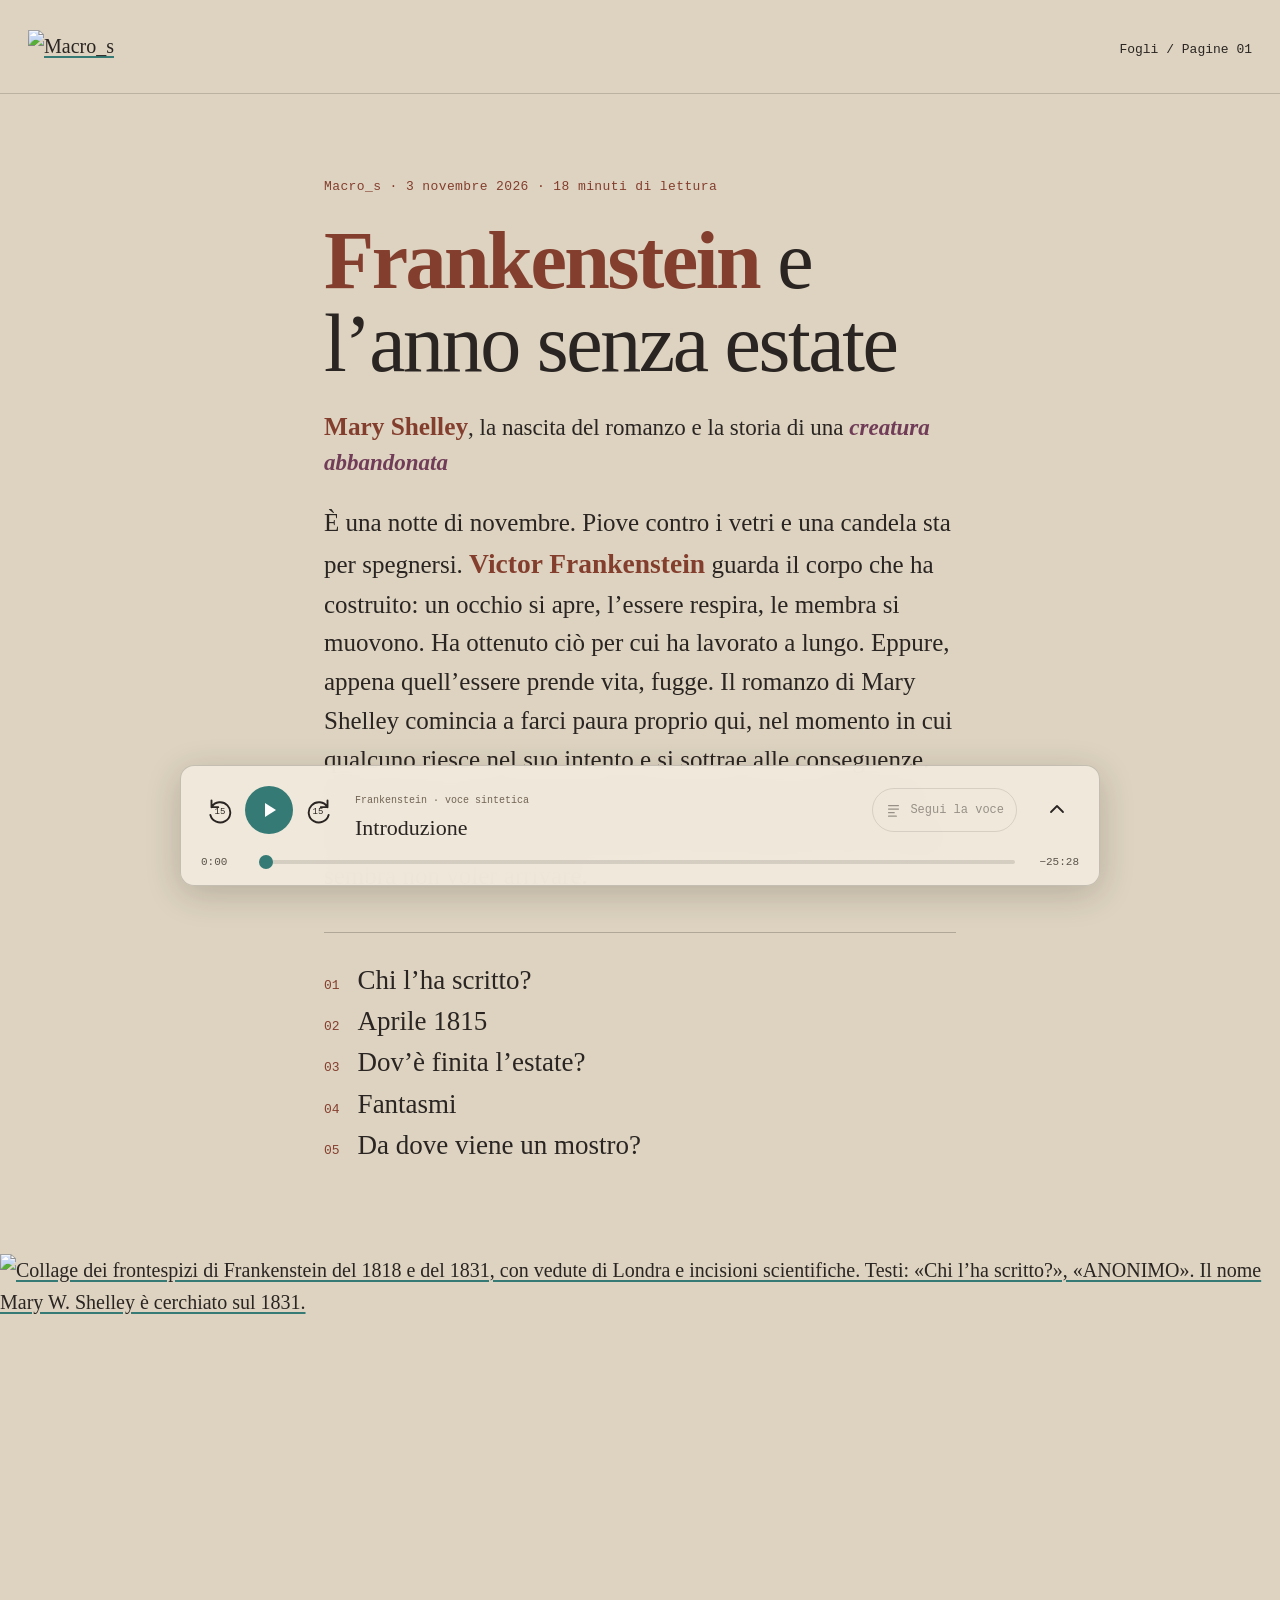
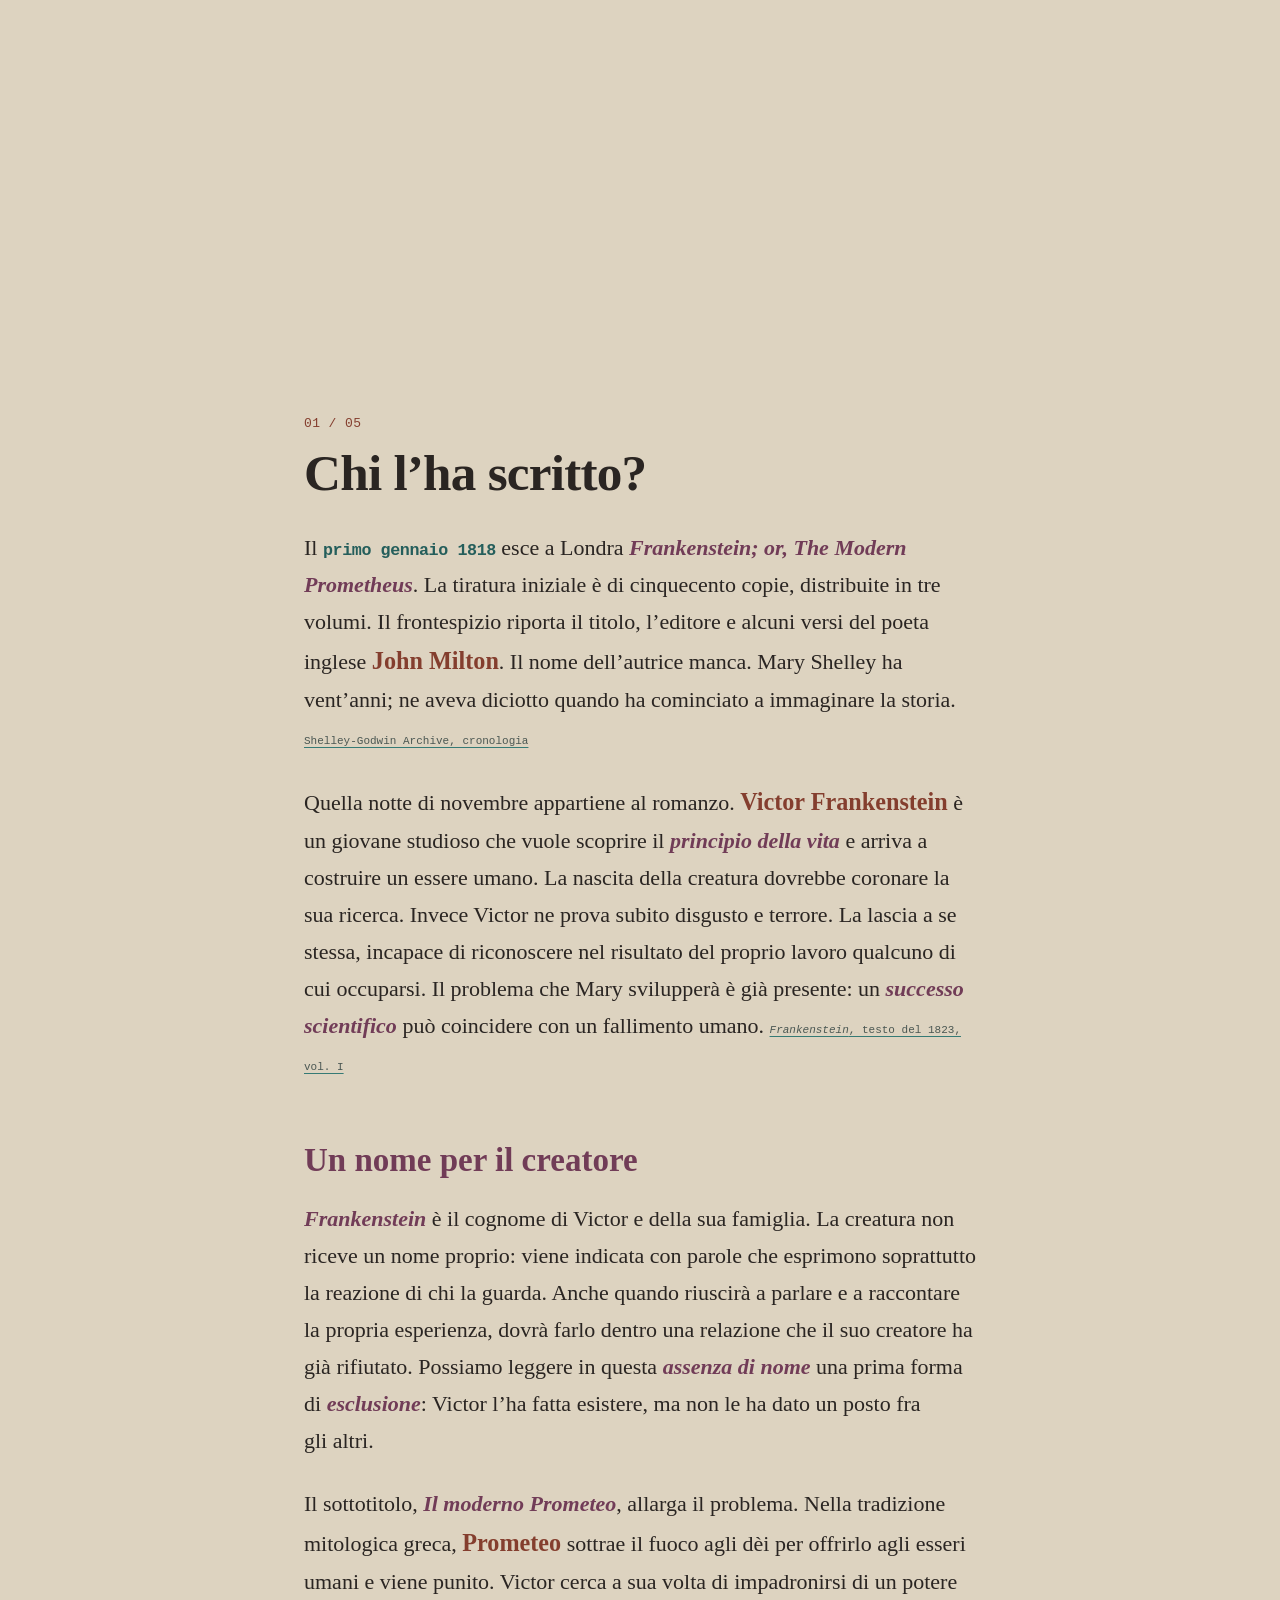
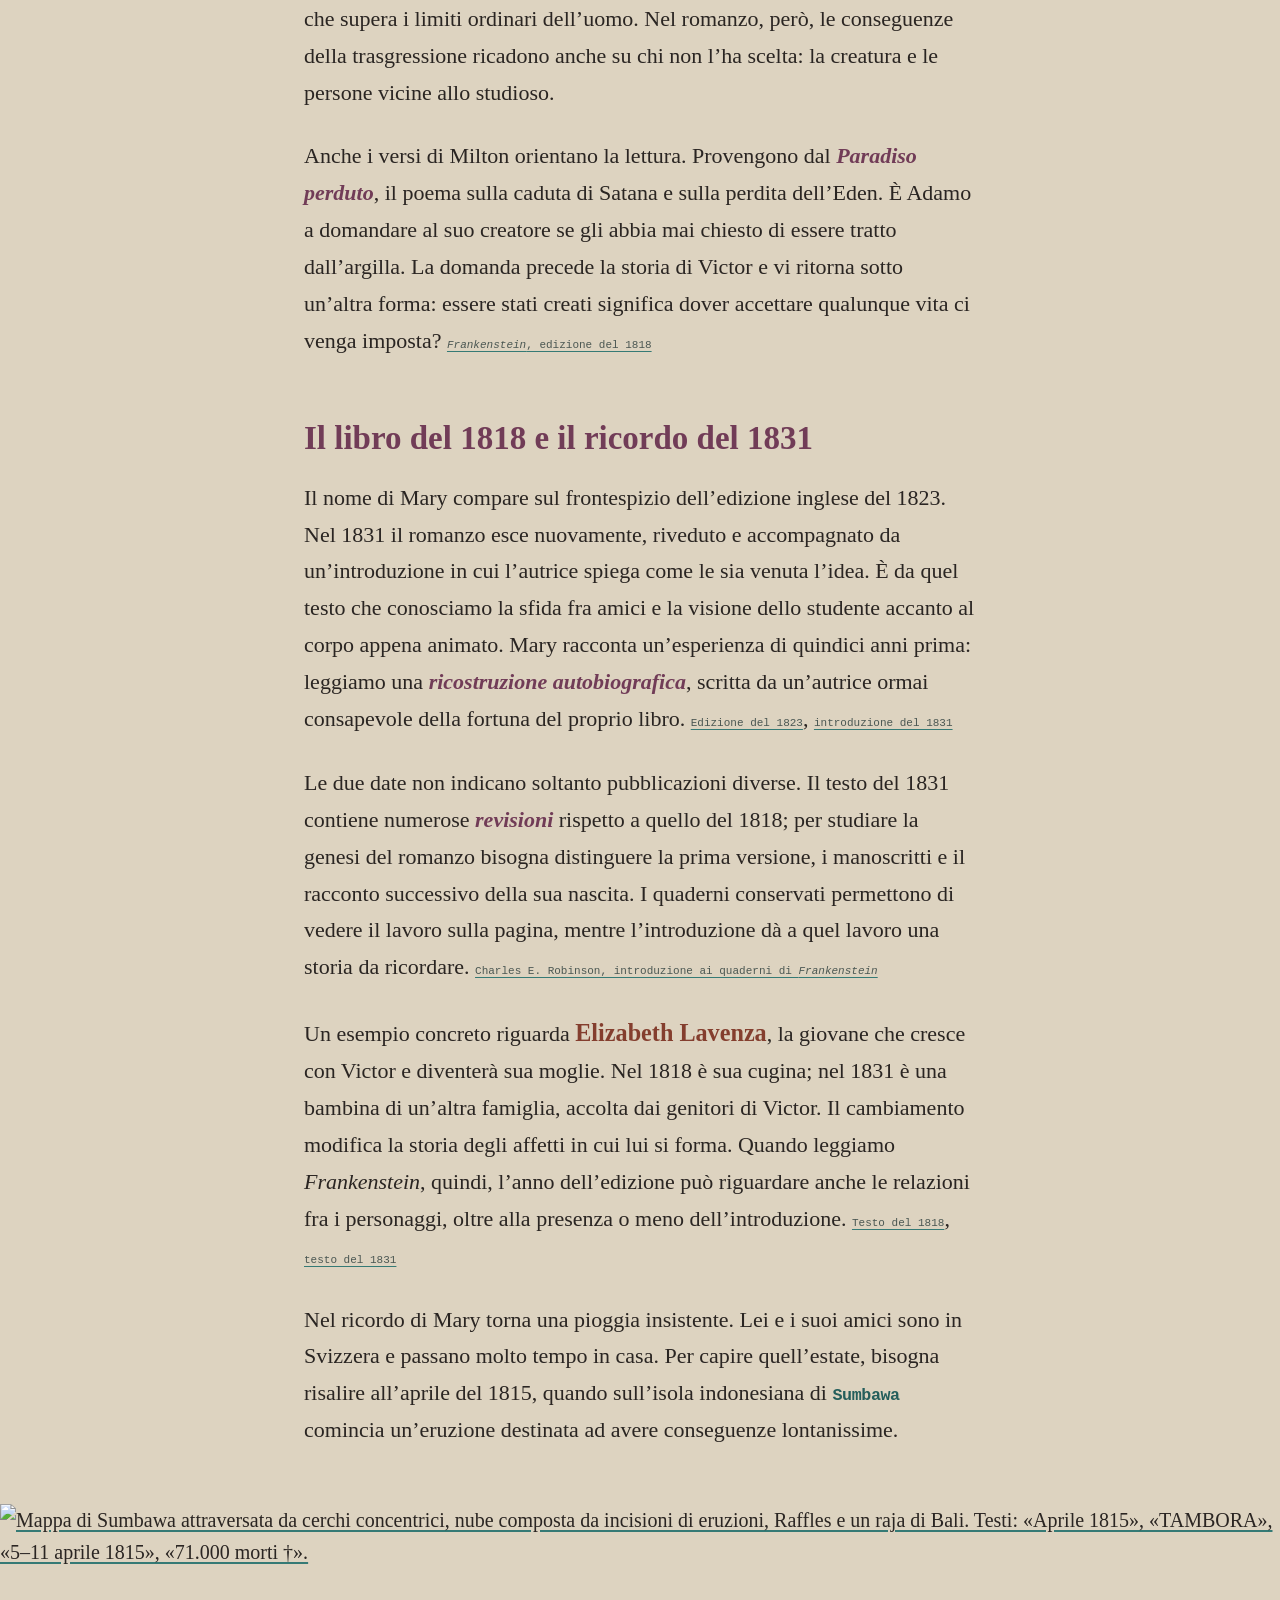
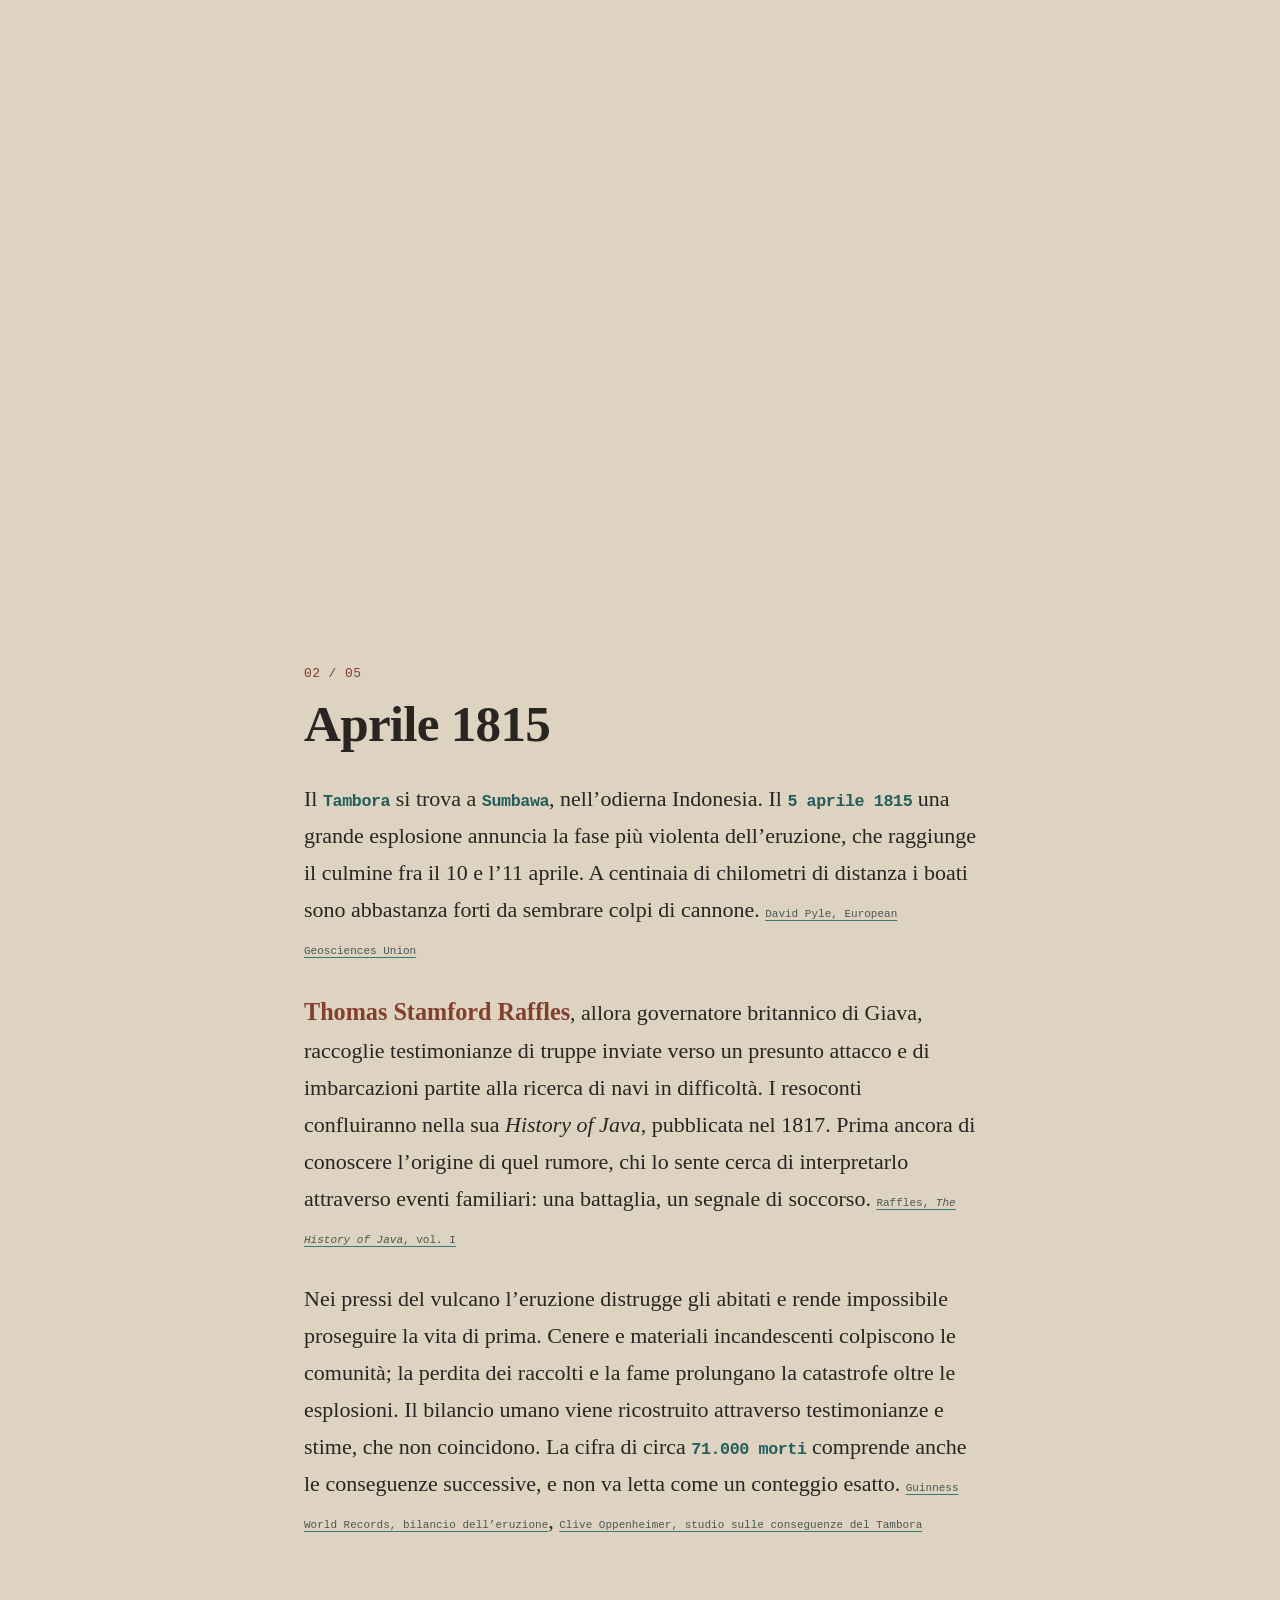
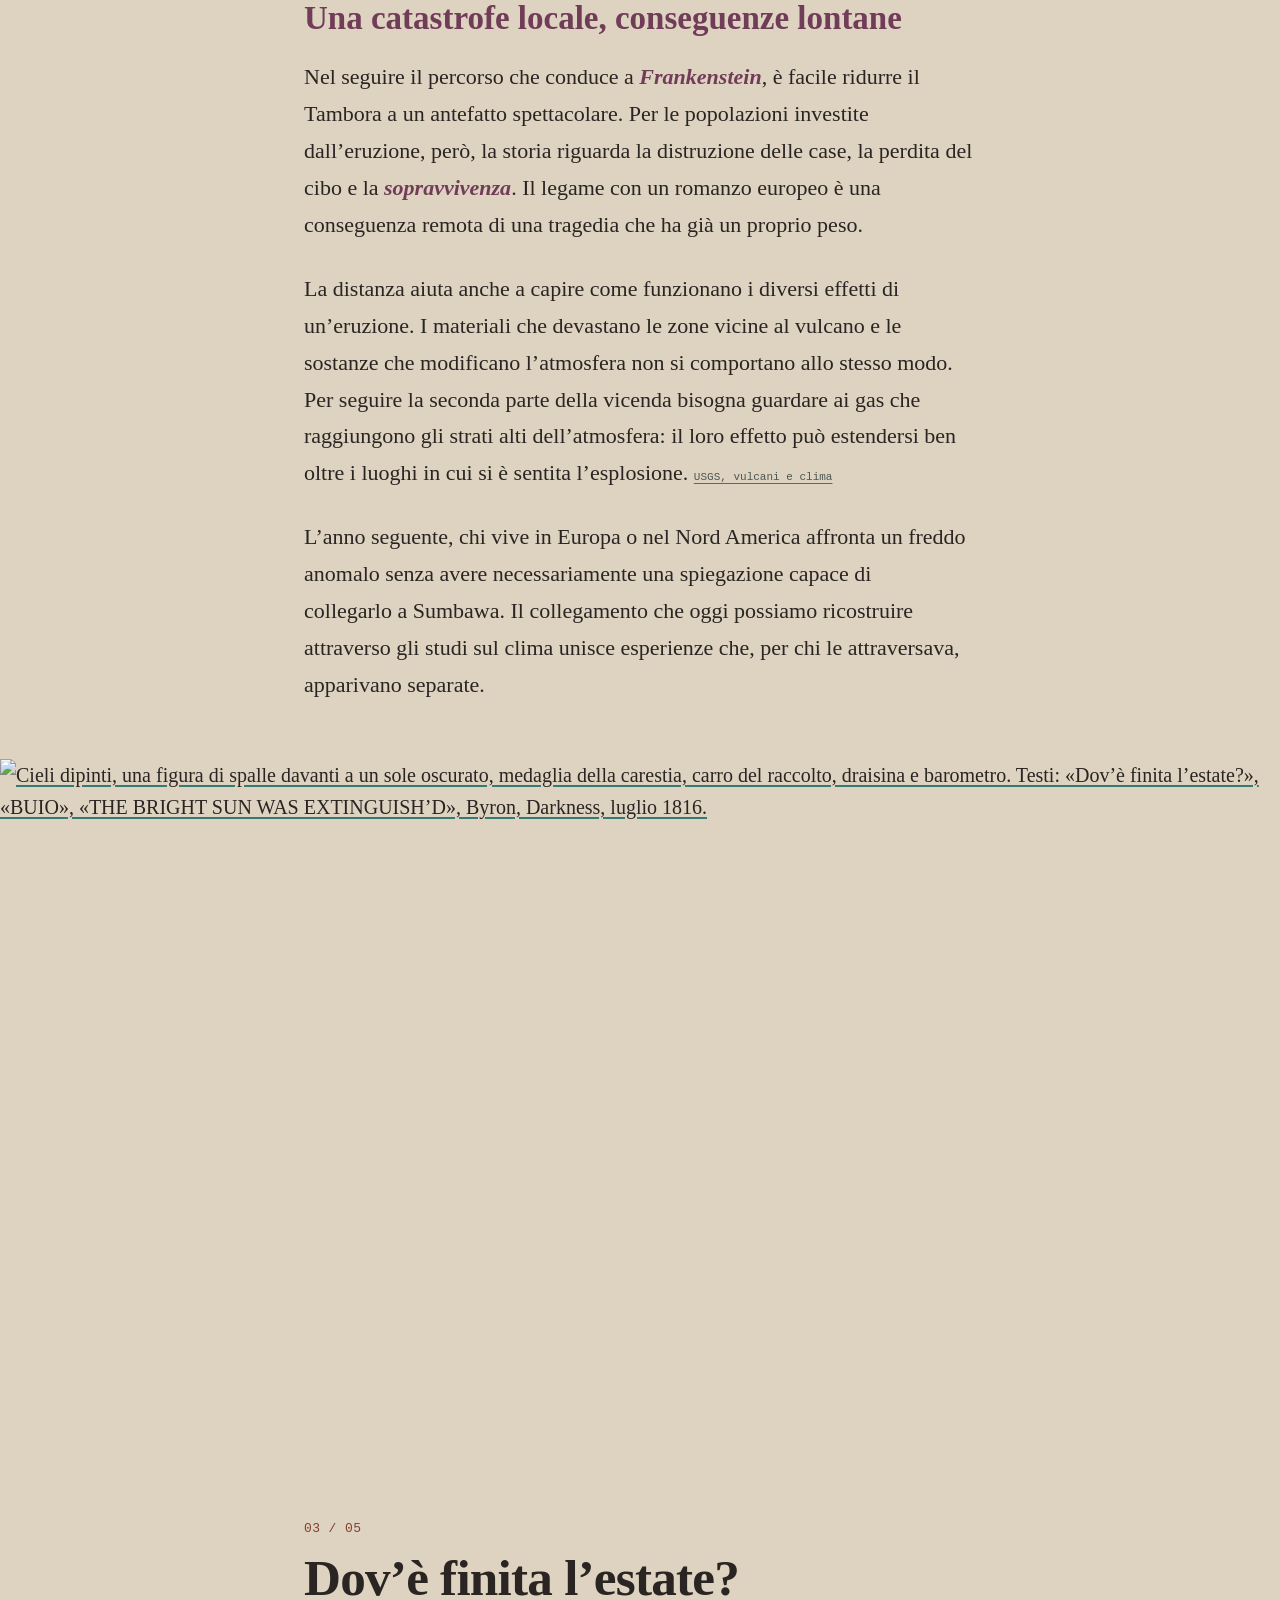
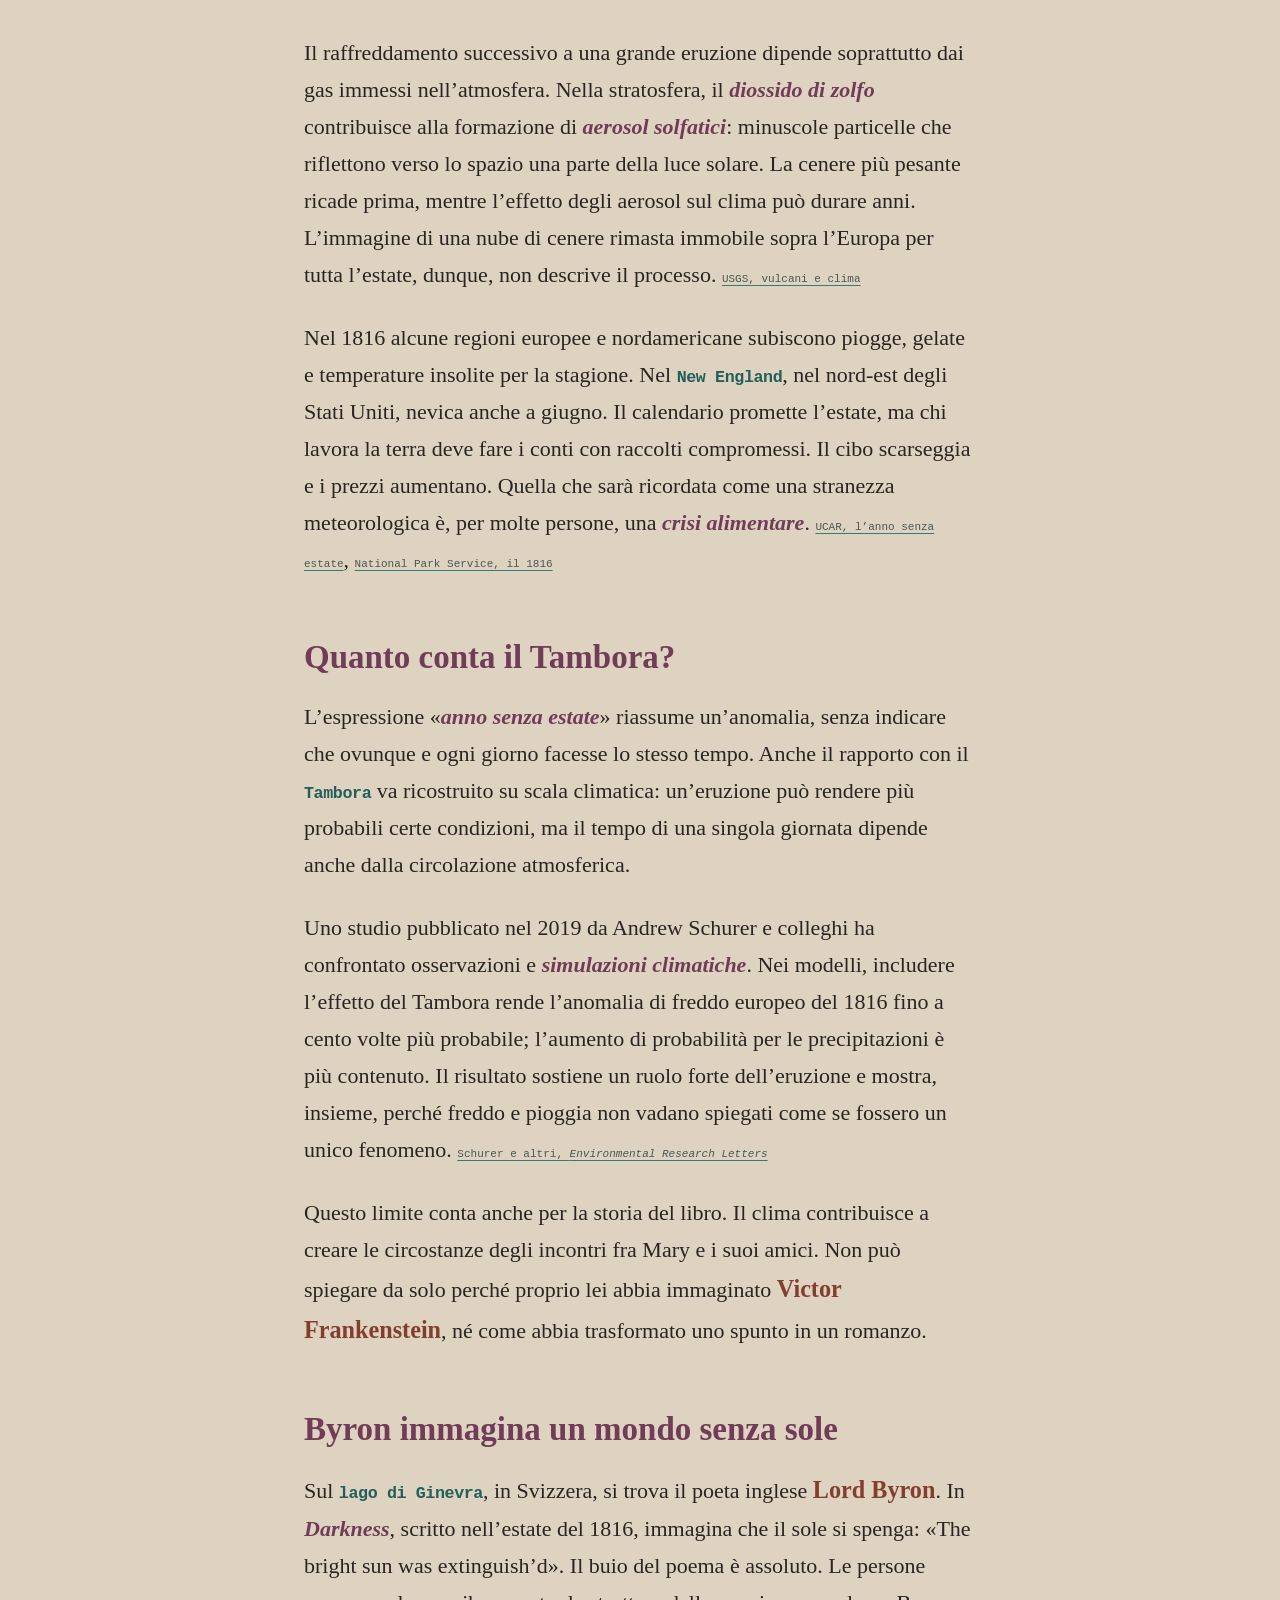
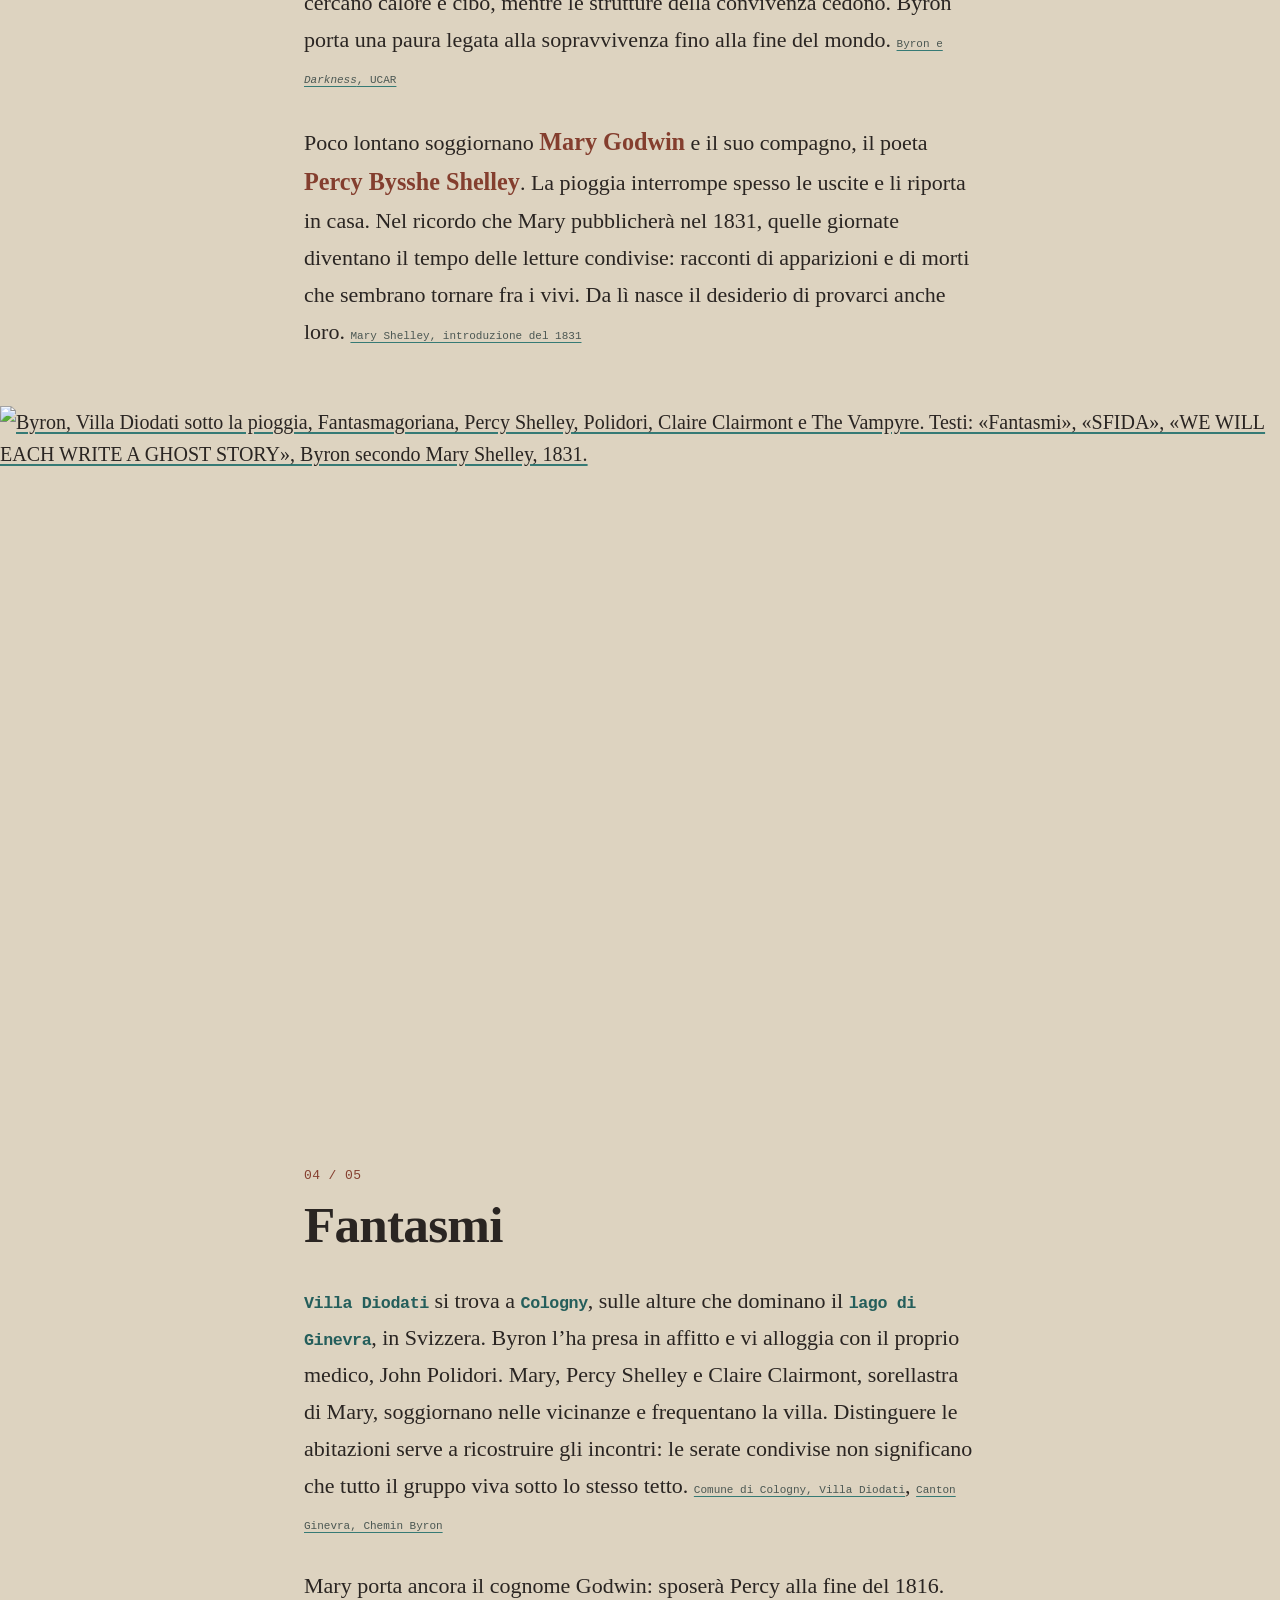
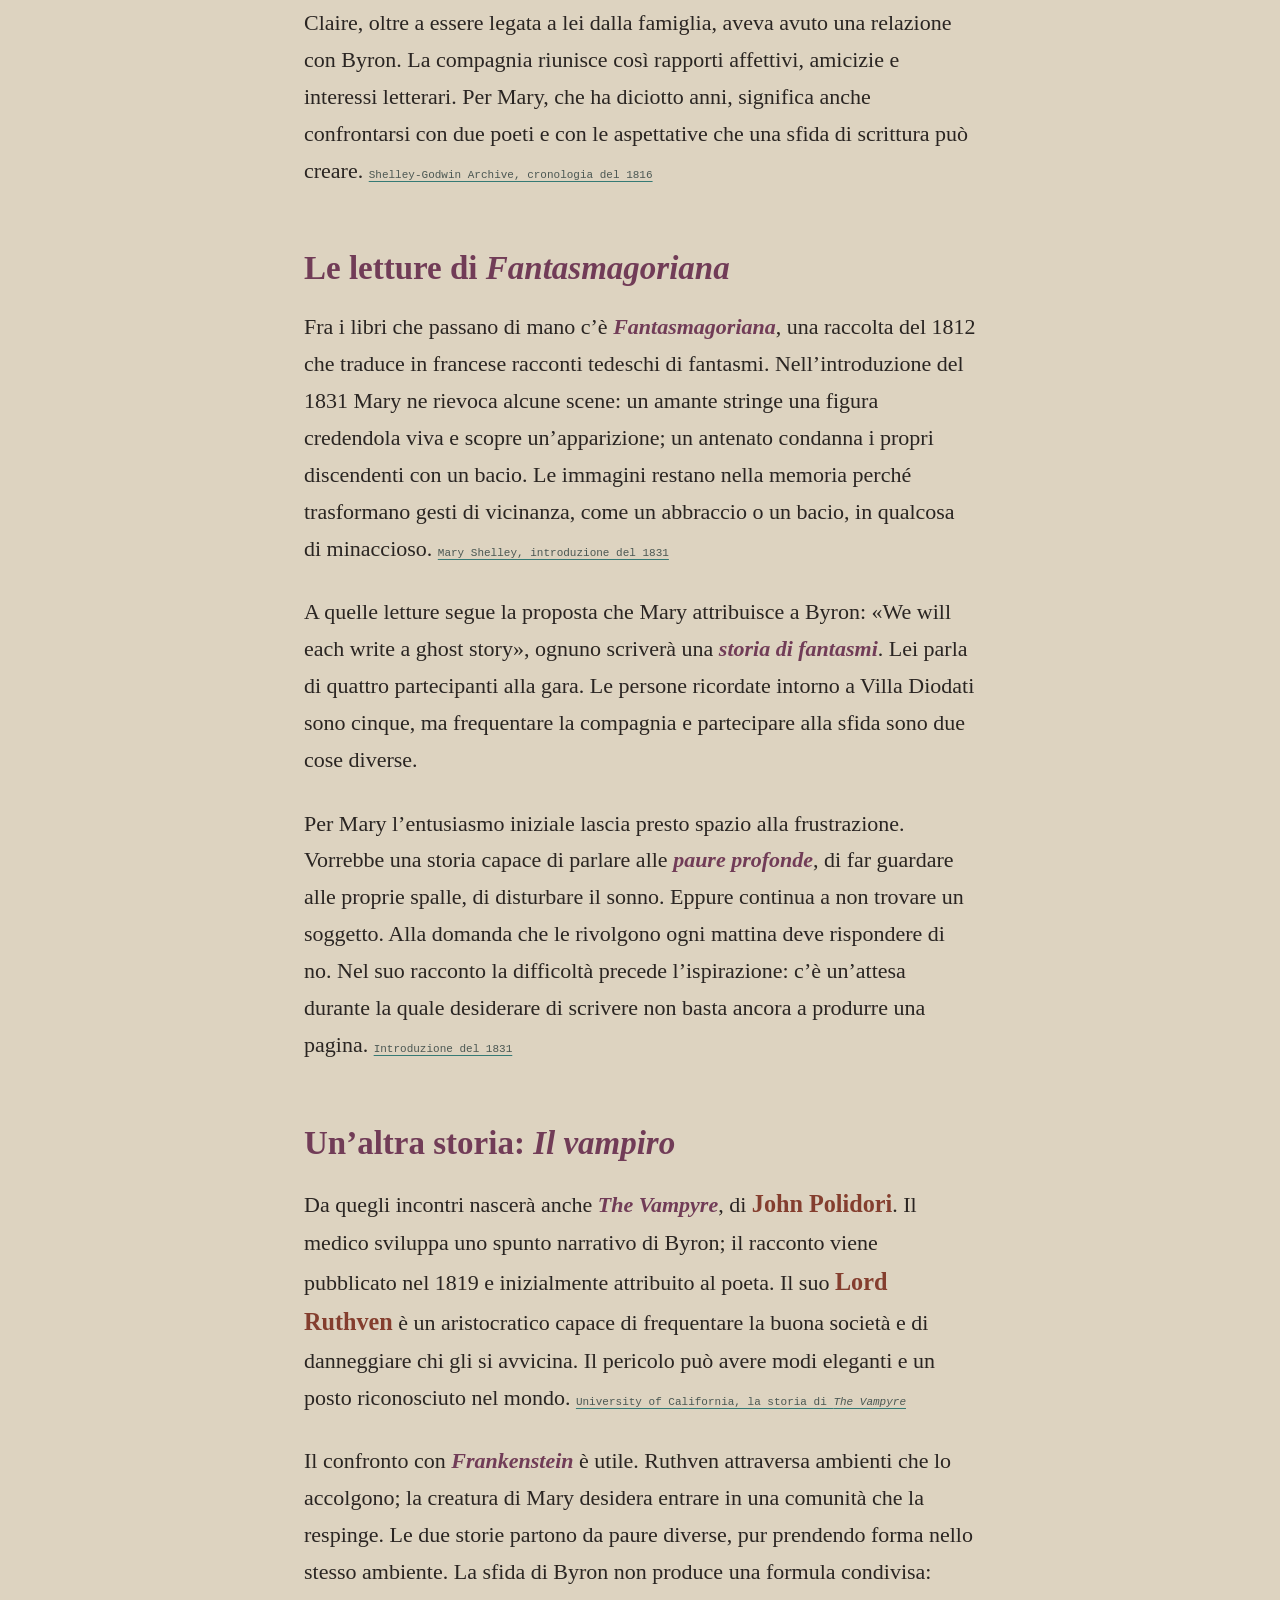
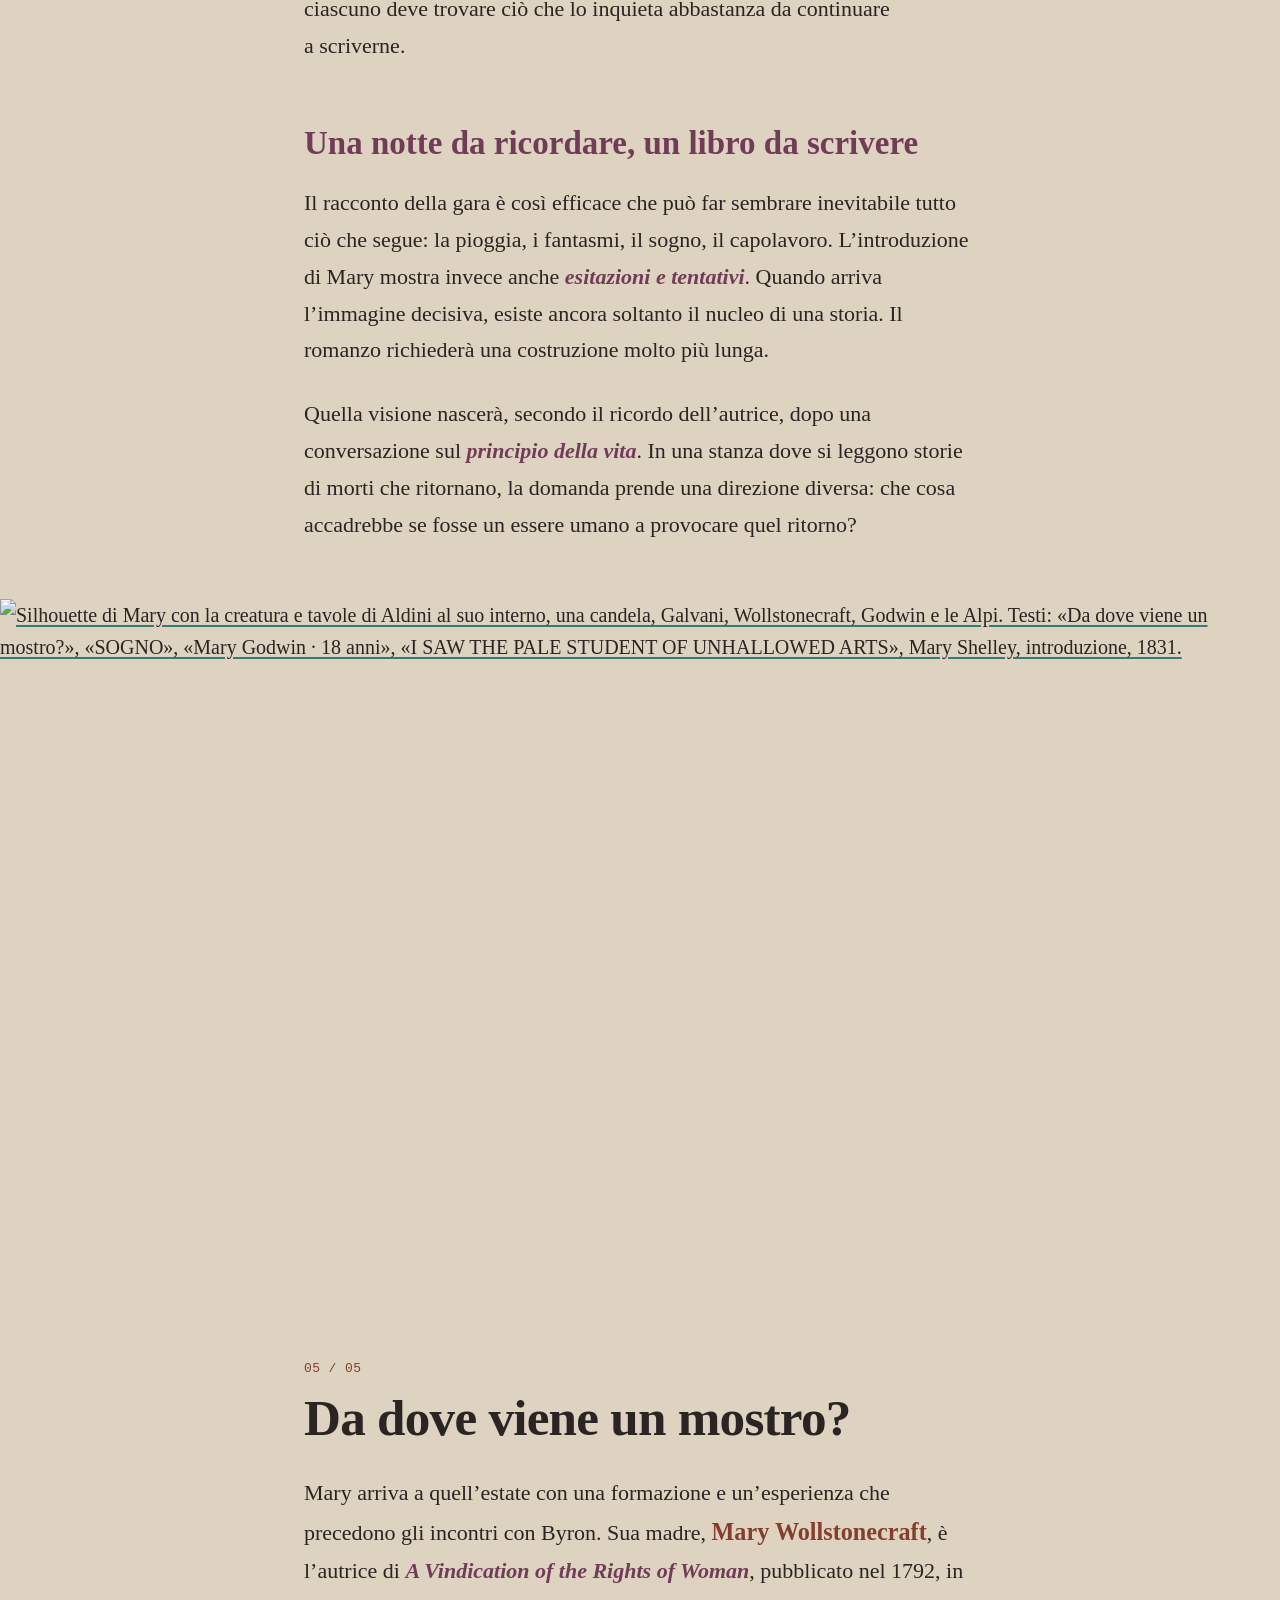
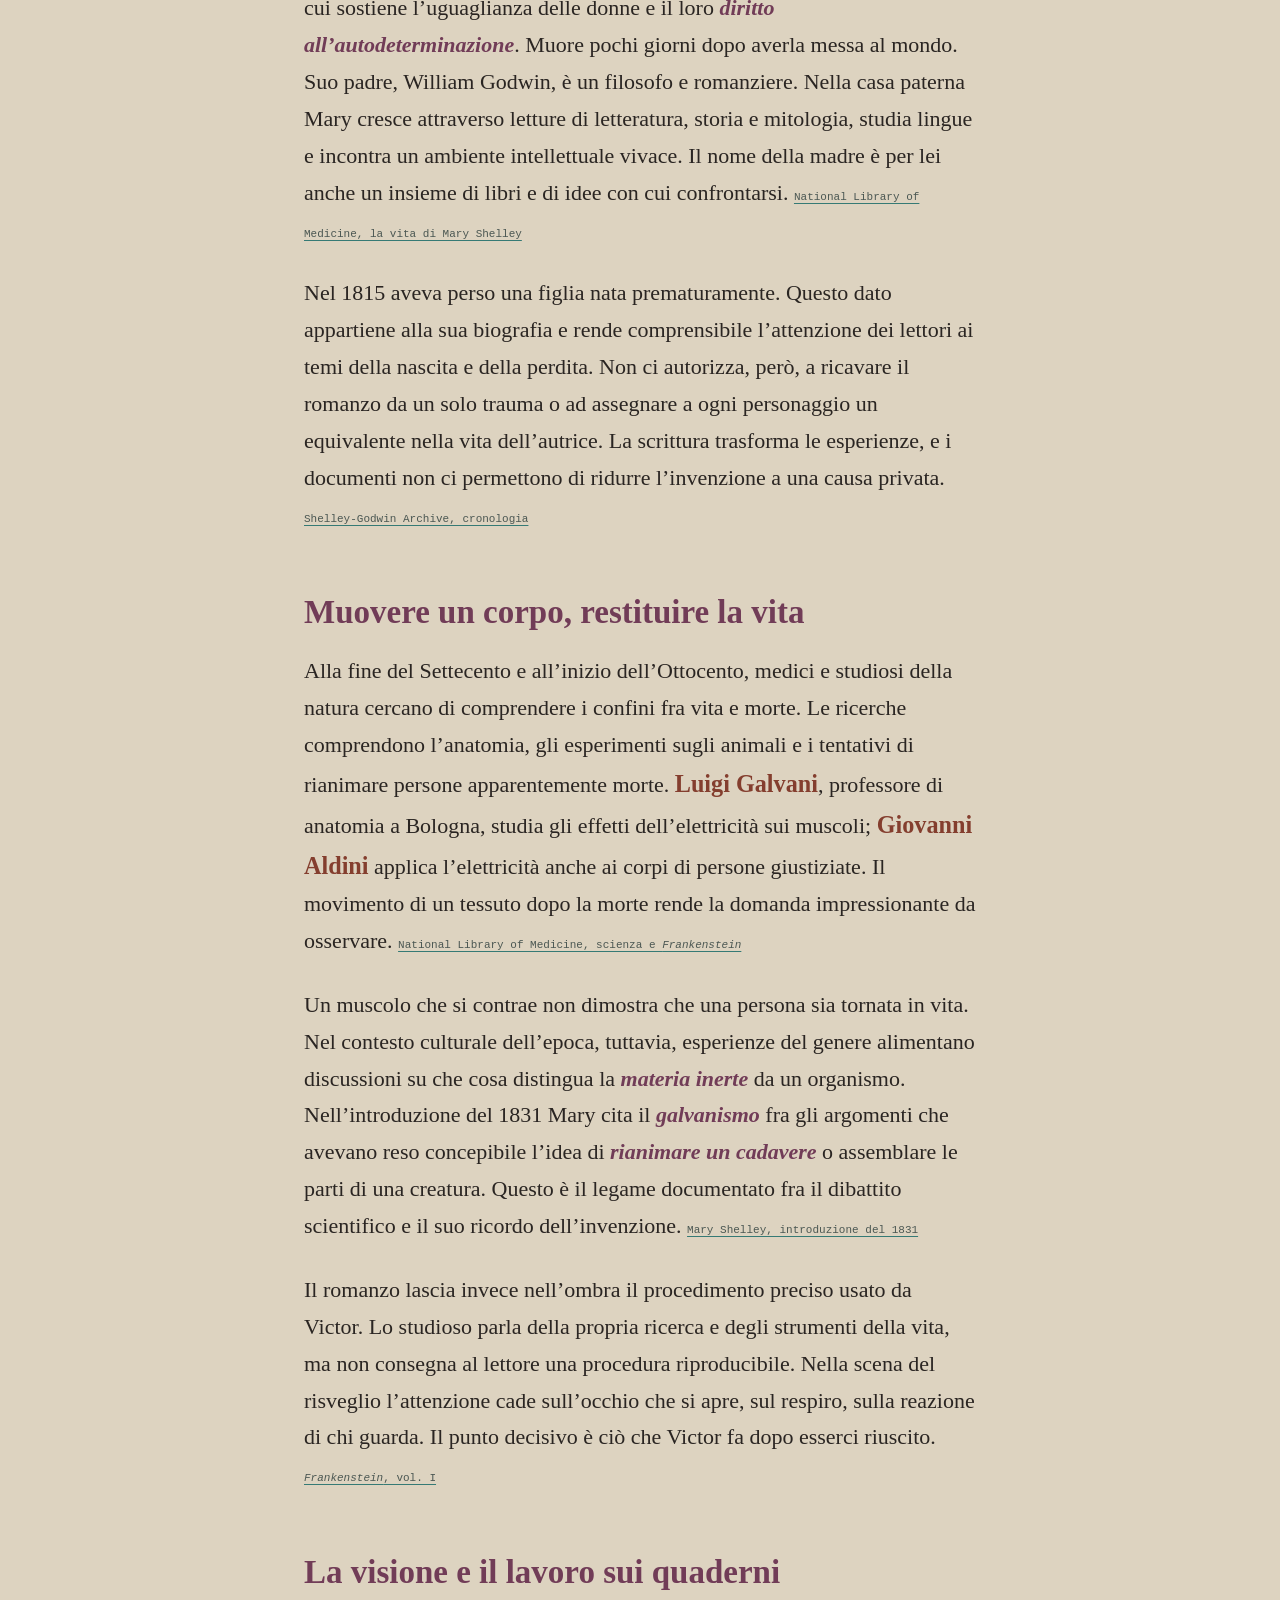
==== pagine/frankenstein/index.html @ 83142572 "Aggiungi Frankenstein con player e crediti" ====
<!doctype html>
<html lang="it"><head><meta charset="utf-8"><meta name="viewport" content="width=device-width,initial-scale=1"><title>Frankenstein e l’anno senza estate · Macro_s</title><meta name="description" content="La nascita di Frankenstein: il Tambora, l’anno senza estate, Villa Diodati, la vita di Mary Shelley e la storia della creatura. Approfondimenti e fonti."><link rel="icon" type="image/svg+xml" href="immagini/logo.svg"><link rel="stylesheet" href="stile.css"><link rel="stylesheet" href="lettore.css"><meta name="theme-color" content="#DDD3C0"><meta property="og:type" content="article"><meta property="og:locale" content="it_IT"><meta property="og:title" content="Frankenstein e l’anno senza estate · Macro_s"><meta property="og:description" content="Mary Shelley, il Tambora, Villa Diodati e la nascita di Frankenstein. Un articolo illustrato con fonti e lettura audio integrale."><link rel="canonical" href="https://macro-s.github.io/pagine/frankenstein/"><meta property="og:url" content="https://macro-s.github.io/pagine/frankenstein/"><meta property="og:image" content="https://macro-s.github.io/pagine/frankenstein/immagini/c0-libro.webp"><meta name="author" content="Macro_s"><meta name="twitter:card" content="summary_large_image"><script type="application/ld+json">{"@context": "https://schema.org", "@type": "Article", "headline": "Frankenstein e l’anno senza estate", "inLanguage": "it", "author": {"@type": "Organization", "name": "Macro_s"}, "datePublished": "2026-11-03", "mainEntityOfPage": "https://macro-s.github.io/pagine/frankenstein/", "image": "https://macro-s.github.io/pagine/frankenstein/immagini/c0-libro.webp"}</script></head>
<body id="inizio"><a class="salta" href="#articolo">Vai all’articolo</a>
<div class="testata"><a href="../../" aria-label="Macro_s, torna alla collana Pagine"><img src="immagini/logo.svg" alt="Macro_s" width="155" height="39"></a><span>Fogli / Pagine 01</span></div>
<header class="colonna apertura"><p class="numero">Macro_s · <time datetime="2026-11-03">3 novembre 2026</time> · 18 minuti di lettura</p><h1><span class="titolo-opera">Frankenstein</span> e l’anno senza estate</h1><p class="sottotitolo"><span class="chiave chiave-persone">Mary Shelley</span>, la nascita del romanzo e la storia di una <span class="chiave chiave-idee">creatura abbandonata</span></p><p class="attacco">È una notte di novembre. Piove contro i vetri e una candela sta per spegnersi. <span class="chiave chiave-persone">Victor Frankenstein</span> guarda il corpo che ha costruito: un occhio si apre, l’essere respira, le membra si muovono. Ha ottenuto ciò per cui ha lavorato a lungo. Eppure, appena quell’essere prende vita, fugge. Il romanzo di Mary Shelley comincia a farci paura proprio qui, nel momento in cui qualcuno riesce nel suo intento e si sottrae alle conseguenze. Per arrivare a quella stanza dobbiamo seguire un’altra storia, fatta di libri, esperimenti, incontri e di un’estate in cui il caldo sembra non voler arrivare.</p><nav aria-label="Capitoli"><ol><li><a href="#capitolo-0"><span>01</span>Chi l’ha scritto?</a></li><li><a href="#capitolo-1"><span>02</span>Aprile 1815</a></li><li><a href="#capitolo-2"><span>03</span>Dov’è finita l’estate?</a></li><li><a href="#capitolo-3"><span>04</span>Fantasmi</a></li><li><a href="#capitolo-4"><span>05</span>Da dove viene un mostro?</a></li></ol></nav></header>
<main id="articolo"><section id="capitolo-0" aria-labelledby="titolo-0"><figure class="quadro"><a href="immagini/c0-libro.webp" aria-label="Apri il quadro a piena risoluzione"><img src="immagini/c0-libro.webp" width="2560" height="1440" alt="Collage dei frontespizi di Frankenstein del 1818 e del 1831, con vedute di Londra e incisioni scientifiche. Testi: «Chi l’ha scritto?», «ANONIMO». Il nome Mary W. Shelley è cerchiato sul 1831." loading="lazy" decoding="async"></a></figure><div class="colonna testo"><p class="numero">01 / 05</p><h2 id="titolo-0">Chi l’ha scritto?</h2><p>Il <span class="chiave chiave-coordinate">primo gennaio 1818</span> esce a Londra <em><span class="chiave chiave-opere">Frankenstein; or, The Modern Prometheus</span></em>. La tiratura iniziale è di cinquecento copie, distribuite in tre volumi. Il frontespizio riporta il titolo, l’editore e alcuni versi del poeta inglese <span class="chiave chiave-persone">John Milton</span>. Il nome dell’autrice manca. Mary Shelley ha vent’anni; ne aveva diciotto quando ha cominciato a immaginare la storia. <a class="fonte" href="https://shelleygodwinarchive.org/contents/frankenstein/frankenstein-chronology/">Shelley-Godwin Archive, cronologia</a></p><p>Quella notte di novembre appartiene al romanzo. <span class="chiave chiave-persone">Victor Frankenstein</span> è un giovane studioso che vuole scoprire il <span class="chiave chiave-idee">principio della vita</span> e arriva a costruire un essere umano. La nascita della creatura dovrebbe coronare la sua ricerca. Invece Victor ne prova subito disgusto e terrore. La lascia a se stessa, incapace di riconoscere nel risultato del proprio lavoro qualcuno di cui occuparsi. Il problema che Mary svilupperà è già presente: un <span class="chiave chiave-idee">successo scientifico</span> può coincidere con un fallimento umano. <a class="fonte" href="https://frankensteinvariorum.github.io/fv-collation/Frankenstein_1823.html"><em>Frankenstein</em>, testo del 1823, vol. I</a></p><h3 id="capitolo-0-approfondimento-1">Un nome per il creatore</h3><p><span class="chiave chiave-opere">Frankenstein</span> è il cognome di Victor e della sua famiglia. La creatura non riceve un nome proprio: viene indicata con parole che esprimono soprattutto la reazione di chi la guarda. Anche quando riuscirà a parlare e a raccontare la propria esperienza, dovrà farlo dentro una relazione che il suo creatore ha già rifiutato. Possiamo leggere in questa <span class="chiave chiave-idee">assenza di nome</span> una prima forma di <span class="chiave chiave-idee">esclusione</span>: Victor l’ha fatta esistere, ma non le ha dato un posto fra gli altri.</p><p>Il sottotitolo, <em><span class="chiave chiave-opere">Il moderno Prometeo</span></em>, allarga il problema. Nella tradizione mitologica greca, <span class="chiave chiave-persone">Prometeo</span> sottrae il fuoco agli dèi per offrirlo agli esseri umani e viene punito. Victor cerca a sua volta di impadronirsi di un potere che supera i limiti ordinari dell’uomo. Nel romanzo, però, le conseguenze della trasgressione ricadono anche su chi non l’ha scelta: la creatura e le persone vicine allo studioso.</p><p>Anche i versi di Milton orientano la lettura. Provengono dal <em><span class="chiave chiave-opere">Paradiso perduto</span></em>, il poema sulla caduta di Satana e sulla perdita dell’Eden. È Adamo a domandare al suo creatore se gli abbia mai chiesto di essere tratto dall’argilla. La domanda precede la storia di Victor e vi ritorna sotto un’altra forma: essere stati creati significa dover accettare qualunque vita ci venga imposta? <a class="fonte" href="https://www.gutenberg.org/files/41445/41445-h/41445-h.htm"><em>Frankenstein</em>, edizione del 1818</a></p><h3 id="capitolo-0-approfondimento-2">Il libro del 1818 e il ricordo del 1831</h3><p>Il nome di Mary compare sul frontespizio dell’edizione inglese del 1823. Nel 1831 il romanzo esce nuovamente, riveduto e accompagnato da un’introduzione in cui l’autrice spiega come le sia venuta l’idea. È da quel testo che conosciamo la sfida fra amici e la visione dello studente accanto al corpo appena animato. Mary racconta un’esperienza di quindici anni prima: leggiamo una <span class="chiave chiave-idee">ricostruzione autobiografica</span>, scritta da un’autrice ormai consapevole della fortuna del proprio libro. <a class="fonte" href="https://frankensteinvariorum.github.io/fv-collation/Frankenstein_1823.html">Edizione del 1823</a>, <a class="fonte" href="https://www.gutenberg.org/files/42324/42324-h/42324-h.htm">introduzione del 1831</a></p><p>Le due date non indicano soltanto pubblicazioni diverse. Il testo del 1831 contiene numerose <span class="chiave chiave-idee">revisioni</span> rispetto a quello del 1818; per studiare la genesi del romanzo bisogna distinguere la prima versione, i manoscritti e il racconto successivo della sua nascita. I quaderni conservati permettono di vedere il lavoro sulla pagina, mentre l’introduzione dà a quel lavoro una storia da ricordare. <a class="fonte" href="https://shelleygodwinarchive.org/contents/frankenstein/the-frankenstein-notebooks-introduction/">Charles E. Robinson, introduzione ai quaderni di <em>Frankenstein</em></a></p><p>Un esempio concreto riguarda <span class="chiave chiave-persone">Elizabeth Lavenza</span>, la giovane che cresce con Victor e diventerà sua moglie. Nel 1818 è sua cugina; nel 1831 è una bambina di un’altra famiglia, accolta dai genitori di Victor. Il cambiamento modifica la storia degli affetti in cui lui si forma. Quando leggiamo <em>Frankenstein</em>, quindi, l’anno dell’edizione può riguardare anche le relazioni fra i personaggi, oltre alla presenza o meno dell’introduzione. <a class="fonte" href="https://www.gutenberg.org/files/41445/41445-h/41445-h.htm">Testo del 1818</a>, <a class="fonte" href="https://www.gutenberg.org/files/42324/42324-h/42324-h.htm">testo del 1831</a></p><p>Nel ricordo di Mary torna una pioggia insistente. Lei e i suoi amici sono in Svizzera e passano molto tempo in casa. Per capire quell’estate, bisogna risalire all’aprile del 1815, quando sull’isola indonesiana di <span class="chiave chiave-coordinate">Sumbawa</span> comincia un’eruzione destinata ad avere conseguenze lontanissime.</p></div></section><section id="capitolo-1" aria-labelledby="titolo-1"><figure class="quadro"><a href="immagini/c1-vulcano.webp" aria-label="Apri il quadro a piena risoluzione"><img src="immagini/c1-vulcano.webp" width="2560" height="1440" alt="Mappa di Sumbawa attraversata da cerchi concentrici, nube composta da incisioni di eruzioni, Raffles e un raja di Bali. Testi: «Aprile 1815», «TAMBORA», «5–11 aprile 1815», «71.000 morti †»." loading="lazy" decoding="async"></a></figure><div class="colonna testo"><p class="numero">02 / 05</p><h2 id="titolo-1">Aprile 1815</h2><p>Il <span class="chiave chiave-coordinate">Tambora</span> si trova a <span class="chiave chiave-coordinate">Sumbawa</span>, nell’odierna Indonesia. Il <span class="chiave chiave-coordinate">5 aprile 1815</span> una grande esplosione annuncia la fase più violenta dell’eruzione, che raggiunge il culmine fra il 10 e l’11 aprile. A centinaia di chilometri di distanza i boati sono abbastanza forti da sembrare colpi di cannone. <a class="fonte" href="https://blogs.egu.eu/network/volcanicdegassing/2015/04/03/the-great-eruption-of-tambora-april-1815/">David Pyle, European Geosciences Union</a></p><p><span class="chiave chiave-persone">Thomas Stamford Raffles</span>, allora governatore britannico di Giava, raccoglie testimonianze di truppe inviate verso un presunto attacco e di imbarcazioni partite alla ricerca di navi in difficoltà. I resoconti confluiranno nella sua <em>History of Java</em>, pubblicata nel 1817. Prima ancora di conoscere l’origine di quel rumore, chi lo sente cerca di interpretarlo attraverso eventi familiari: una battaglia, un segnale di soccorso. <a class="fonte" href="https://opac.uma.ac.id/repository/thomas-s-raffles-the-history-of-java-vol-01.pdf">Raffles, <em>The History of Java</em>, vol. I</a></p><p>Nei pressi del vulcano l’eruzione distrugge gli abitati e rende impossibile proseguire la vita di prima. Cenere e materiali incandescenti colpiscono le comunità; la perdita dei raccolti e la fame prolungano la catastrofe oltre le esplosioni. Il bilancio umano viene ricostruito attraverso testimonianze e stime, che non coincidono. La cifra di circa <span class="chiave chiave-coordinate">71.000 morti</span> comprende anche le conseguenze successive, e non va letta come un conteggio esatto. <a class="fonte" href="https://www.guinnessworldrecords.com/world-records/highest-death-toll-from-a-volcanic-eruption">Guinness World Records, bilancio dell’eruzione</a>, <a class="fonte" href="https://journals.sagepub.com/doi/10.1191/0309133303pp379ra">Clive Oppenheimer, studio sulle conseguenze del Tambora</a></p><h3 id="capitolo-1-approfondimento-1">Una catastrofe locale, conseguenze lontane</h3><p>Nel seguire il percorso che conduce a <em><span class="chiave chiave-opere">Frankenstein</span></em>, è facile ridurre il Tambora a un antefatto spettacolare. Per le popolazioni investite dall’eruzione, però, la storia riguarda la distruzione delle case, la perdita del cibo e la <span class="chiave chiave-idee">sopravvivenza</span>. Il legame con un romanzo europeo è una conseguenza remota di una tragedia che ha già un proprio peso.</p><p>La distanza aiuta anche a capire come funzionano i diversi effetti di un’eruzione. I materiali che devastano le zone vicine al vulcano e le sostanze che modificano l’atmosfera non si comportano allo stesso modo. Per seguire la seconda parte della vicenda bisogna guardare ai gas che raggiungono gli strati alti dell’atmosfera: il loro effetto può estendersi ben oltre i luoghi in cui si è sentita l’esplosione. <a class="fonte" href="https://www.usgs.gov/programs/VHP/volcanoes-can-affect-climate">USGS, vulcani e clima</a></p><p>L’anno seguente, chi vive in Europa o nel Nord America affronta un freddo anomalo senza avere necessariamente una spiegazione capace di collegarlo a Sumbawa. Il collegamento che oggi possiamo ricostruire attraverso gli studi sul clima unisce esperienze che, per chi le attraversava, apparivano separate.</p></div></section><section id="capitolo-2" aria-labelledby="titolo-2"><figure class="quadro"><a href="immagini/c2-anno-senza-estate.webp" aria-label="Apri il quadro a piena risoluzione"><img src="immagini/c2-anno-senza-estate.webp" width="2560" height="1440" alt="Cieli dipinti, una figura di spalle davanti a un sole oscurato, medaglia della carestia, carro del raccolto, draisina e barometro. Testi: «Dov’è finita l’estate?», «BUIO», «THE BRIGHT SUN WAS EXTINGUISH’D», Byron, Darkness, luglio 1816." loading="lazy" decoding="async"></a></figure><div class="colonna testo"><p class="numero">03 / 05</p><h2 id="titolo-2">Dov’è finita l’estate?</h2><p>Il raffreddamento successivo a una grande eruzione dipende soprattutto dai gas immessi nell’atmosfera. Nella stratosfera, il <span class="chiave chiave-idee">diossido di zolfo</span> contribuisce alla formazione di <span class="chiave chiave-idee">aerosol solfatici</span>: minuscole particelle che riflettono verso lo spazio una parte della luce solare. La cenere più pesante ricade prima, mentre l’effetto degli aerosol sul clima può durare anni. L’immagine di una nube di cenere rimasta immobile sopra l’Europa per tutta l’estate, dunque, non descrive il processo. <a class="fonte" href="https://www.usgs.gov/programs/VHP/volcanoes-can-affect-climate">USGS, vulcani e clima</a></p><p>Nel 1816 alcune regioni europee e nordamericane subiscono piogge, gelate e temperature insolite per la stagione. Nel <span class="chiave chiave-coordinate">New England</span>, nel nord-est degli Stati Uniti, nevica anche a giugno. Il calendario promette l’estate, ma chi lavora la terra deve fare i conti con raccolti compromessi. Il cibo scarseggia e i prezzi aumentano. Quella che sarà ricordata come una stranezza meteorologica è, per molte persone, una <span class="chiave chiave-idee">crisi alimentare</span>. <a class="fonte" href="https://scied.ucar.edu/learning-zone/how-climate-works/mount-tambora-and-year-without-summer">UCAR, l’anno senza estate</a>, <a class="fonte" href="https://home.nps.gov/articles/000/1816-the-year-without-summer.htm">National Park Service, il 1816</a></p><h3 id="capitolo-2-approfondimento-1">Quanto conta il Tambora?</h3><p>L’espressione «<span class="chiave chiave-idee">anno senza estate</span>» riassume un’anomalia, senza indicare che ovunque e ogni giorno facesse lo stesso tempo. Anche il rapporto con il <span class="chiave chiave-coordinate">Tambora</span> va ricostruito su scala climatica: un’eruzione può rendere più probabili certe condizioni, ma il tempo di una singola giornata dipende anche dalla circolazione atmosferica.</p><p>Uno studio pubblicato nel 2019 da Andrew Schurer e colleghi ha confrontato osservazioni e <span class="chiave chiave-idee">simulazioni climatiche</span>. Nei modelli, includere l’effetto del Tambora rende l’anomalia di freddo europeo del 1816 fino a cento volte più probabile; l’aumento di probabilità per le precipitazioni è più contenuto. Il risultato sostiene un ruolo forte dell’eruzione e mostra, insieme, perché freddo e pioggia non vadano spiegati come se fossero un unico fenomeno. <a class="fonte" href="https://www.research.ed.ac.uk/en/publications/disentangling-the-causes-of-the-1816-european-year-without-a-summ/">Schurer e altri, <em>Environmental Research Letters</em></a></p><p>Questo limite conta anche per la storia del libro. Il clima contribuisce a creare le circostanze degli incontri fra Mary e i suoi amici. Non può spiegare da solo perché proprio lei abbia immaginato <span class="chiave chiave-persone">Victor Frankenstein</span>, né come abbia trasformato uno spunto in un romanzo.</p><h3 id="capitolo-2-approfondimento-2">Byron immagina un mondo senza sole</h3><p>Sul <span class="chiave chiave-coordinate">lago di Ginevra</span>, in Svizzera, si trova il poeta inglese <span class="chiave chiave-persone">Lord Byron</span>. In <em><span class="chiave chiave-opere">Darkness</span></em>, scritto nell’estate del 1816, immagina che il sole si spenga: «The bright sun was extinguish’d». Il buio del poema è assoluto. Le persone cercano calore e cibo, mentre le strutture della convivenza cedono. Byron porta una paura legata alla sopravvivenza fino alla fine del mondo. <a class="fonte" href="https://scied.ucar.edu/learning-zone/how-climate-works/mount-tambora-and-year-without-summer">Byron e <em>Darkness</em>, UCAR</a></p><p>Poco lontano soggiornano <span class="chiave chiave-persone">Mary Godwin</span> e il suo compagno, il poeta <span class="chiave chiave-persone">Percy Bysshe Shelley</span>. La pioggia interrompe spesso le uscite e li riporta in casa. Nel ricordo che Mary pubblicherà nel 1831, quelle giornate diventano il tempo delle letture condivise: racconti di apparizioni e di morti che sembrano tornare fra i vivi. Da lì nasce il desiderio di provarci anche loro. <a class="fonte" href="https://www.gutenberg.org/files/42324/42324-h/42324-h.htm">Mary Shelley, introduzione del 1831</a></p></div></section><section id="capitolo-3" aria-labelledby="titolo-3"><figure class="quadro"><a href="immagini/c3-villa-diodati.webp" aria-label="Apri il quadro a piena risoluzione"><img src="immagini/c3-villa-diodati.webp" width="2560" height="1440" alt="Byron, Villa Diodati sotto la pioggia, Fantasmagoriana, Percy Shelley, Polidori, Claire Clairmont e The Vampyre. Testi: «Fantasmi», «SFIDA», «WE WILL EACH WRITE A GHOST STORY», Byron secondo Mary Shelley, 1831." loading="lazy" decoding="async"></a></figure><div class="colonna testo"><p class="numero">04 / 05</p><h2 id="titolo-3">Fantasmi</h2><p><span class="chiave chiave-coordinate">Villa Diodati</span> si trova a <span class="chiave chiave-coordinate">Cologny</span>, sulle alture che dominano il <span class="chiave chiave-coordinate">lago di Ginevra</span>, in Svizzera. Byron l’ha presa in affitto e vi alloggia con il proprio medico, John Polidori. Mary, Percy Shelley e Claire Clairmont, sorellastra di Mary, soggiornano nelle vicinanze e frequentano la villa. Distinguere le abitazioni serve a ricostruire gli incontri: le serate condivise non significano che tutto il gruppo viva sotto lo stesso tetto. <a class="fonte" href="https://www.cologny.ch/decouvrir-cologny/sites-remarquables/villa-diodati">Comune di Cologny, Villa Diodati</a>, <a class="fonte" href="https://noms-geographiques.app.ge.ch/voie/geneve/chemin-byron">Canton Ginevra, Chemin Byron</a></p><p>Mary porta ancora il cognome Godwin: sposerà Percy alla fine del 1816. Claire, oltre a essere legata a lei dalla famiglia, aveva avuto una relazione con Byron. La compagnia riunisce così rapporti affettivi, amicizie e interessi letterari. Per Mary, che ha diciotto anni, significa anche confrontarsi con due poeti e con le aspettative che una sfida di scrittura può creare. <a class="fonte" href="https://shelleygodwinarchive.org/contents/frankenstein/frankenstein-chronology/">Shelley-Godwin Archive, cronologia del 1816</a></p><h3 id="capitolo-3-approfondimento-1">Le letture di <em>Fantasmagoriana</em></h3><p>Fra i libri che passano di mano c’è <em><span class="chiave chiave-opere">Fantasmagoriana</span></em>, una raccolta del 1812 che traduce in francese racconti tedeschi di fantasmi. Nell’introduzione del 1831 Mary ne rievoca alcune scene: un amante stringe una figura credendola viva e scopre un’apparizione; un antenato condanna i propri discendenti con un bacio. Le immagini restano nella memoria perché trasformano gesti di vicinanza, come un abbraccio o un bacio, in qualcosa di minaccioso. <a class="fonte" href="https://www.gutenberg.org/files/42324/42324-h/42324-h.htm">Mary Shelley, introduzione del 1831</a></p><p>A quelle letture segue la proposta che Mary attribuisce a Byron: «We will each write a ghost story», ognuno scriverà una <span class="chiave chiave-idee">storia di fantasmi</span>. Lei parla di quattro partecipanti alla gara. Le persone ricordate intorno a Villa Diodati sono cinque, ma frequentare la compagnia e partecipare alla sfida sono due cose diverse.</p><p>Per Mary l’entusiasmo iniziale lascia presto spazio alla frustrazione. Vorrebbe una storia capace di parlare alle <span class="chiave chiave-idee">paure profonde</span>, di far guardare alle proprie spalle, di disturbare il sonno. Eppure continua a non trovare un soggetto. Alla domanda che le rivolgono ogni mattina deve rispondere di no. Nel suo racconto la difficoltà precede l’ispirazione: c’è un’attesa durante la quale desiderare di scrivere non basta ancora a produrre una pagina. <a class="fonte" href="https://www.gutenberg.org/files/42324/42324-h/42324-h.htm">Introduzione del 1831</a></p><h3 id="capitolo-3-approfondimento-2">Un’altra storia: <em>Il vampiro</em></h3><p>Da quegli incontri nascerà anche <em><span class="chiave chiave-opere">The Vampyre</span></em>, di <span class="chiave chiave-persone">John Polidori</span>. Il medico sviluppa uno spunto narrativo di Byron; il racconto viene pubblicato nel 1819 e inizialmente attribuito al poeta. Il suo <span class="chiave chiave-persone">Lord Ruthven</span> è un aristocratico capace di frequentare la buona società e di danneggiare chi gli si avvicina. Il pericolo può avere modi eleganti e un posto riconosciuto nel mondo. <a class="fonte" href="https://help.hathitrust.universityofcalifornia.edu/support/solutions/articles/9000246923-lords-of-suckosity-a-tour-of-nineteenth-century-vampires-in-british-literature">University of California, la storia di <em>The Vampyre</em></a></p><p>Il confronto con <em><span class="chiave chiave-opere">Frankenstein</span></em> è utile. Ruthven attraversa ambienti che lo accolgono; la creatura di Mary desidera entrare in una comunità che la respinge. Le due storie partono da paure diverse, pur prendendo forma nello stesso ambiente. La sfida di Byron non produce una formula condivisa: ciascuno deve trovare ciò che lo inquieta abbastanza da continuare a scriverne.</p><h3 id="capitolo-3-approfondimento-3">Una notte da ricordare, un libro da scrivere</h3><p>Il racconto della gara è così efficace che può far sembrare inevitabile tutto ciò che segue: la pioggia, i fantasmi, il sogno, il capolavoro. L’introduzione di Mary mostra invece anche <span class="chiave chiave-idee">esitazioni e tentativi</span>. Quando arriva l’immagine decisiva, esiste ancora soltanto il nucleo di una storia. Il romanzo richiederà una costruzione molto più lunga.</p><p>Quella visione nascerà, secondo il ricordo dell’autrice, dopo una conversazione sul <span class="chiave chiave-idee">principio della vita</span>. In una stanza dove si leggono storie di morti che ritornano, la domanda prende una direzione diversa: che cosa accadrebbe se fosse un essere umano a provocare quel ritorno?</p></div></section><section id="capitolo-4" aria-labelledby="titolo-4"><figure class="quadro"><a href="immagini/c4-notte-di-mary.webp" aria-label="Apri il quadro a piena risoluzione"><img src="immagini/c4-notte-di-mary.webp" width="2560" height="1440" alt="Silhouette di Mary con la creatura e tavole di Aldini al suo interno, una candela, Galvani, Wollstonecraft, Godwin e le Alpi. Testi: «Da dove viene un mostro?», «SOGNO», «Mary Godwin · 18 anni», «I SAW THE PALE STUDENT OF UNHALLOWED ARTS», Mary Shelley, introduzione, 1831." loading="lazy" decoding="async"></a></figure><div class="colonna testo"><p class="numero">05 / 05</p><h2 id="titolo-4">Da dove viene un mostro?</h2><p>Mary arriva a quell’estate con una formazione e un’esperienza che precedono gli incontri con Byron. Sua madre, <span class="chiave chiave-persone">Mary Wollstonecraft</span>, è l’autrice di <em><span class="chiave chiave-opere">A Vindication of the Rights of Woman</span></em>, pubblicato nel 1792, in cui sostiene l’uguaglianza delle donne e il loro <span class="chiave chiave-idee">diritto all’autodeterminazione</span>. Muore pochi giorni dopo averla messa al mondo. Suo padre, William Godwin, è un filosofo e romanziere. Nella casa paterna Mary cresce attraverso letture di letteratura, storia e mitologia, studia lingue e incontra un ambiente intellettuale vivace. Il nome della madre è per lei anche un insieme di libri e di idee con cui confrontarsi. <a class="fonte" href="https://www.nlm.nih.gov/exhibition/frankenstein/exhibition2.html">National Library of Medicine, la vita di Mary Shelley</a></p><p>Nel 1815 aveva perso una figlia nata prematuramente. Questo dato appartiene alla sua biografia e rende comprensibile l’attenzione dei lettori ai temi della nascita e della perdita. Non ci autorizza, però, a ricavare il romanzo da un solo trauma o ad assegnare a ogni personaggio un equivalente nella vita dell’autrice. La scrittura trasforma le esperienze, e i documenti non ci permettono di ridurre l’invenzione a una causa privata. <a class="fonte" href="https://shelleygodwinarchive.org/contents/frankenstein/frankenstein-chronology/">Shelley-Godwin Archive, cronologia</a></p><h3 id="capitolo-4-approfondimento-1">Muovere un corpo, restituire la vita</h3><p>Alla fine del Settecento e all’inizio dell’Ottocento, medici e studiosi della natura cercano di comprendere i confini fra vita e morte. Le ricerche comprendono l’anatomia, gli esperimenti sugli animali e i tentativi di rianimare persone apparentemente morte. <span class="chiave chiave-persone">Luigi Galvani</span>, professore di anatomia a Bologna, studia gli effetti dell’elettricità sui muscoli; <span class="chiave chiave-persone">Giovanni Aldini</span> applica l’elettricità anche ai corpi di persone giustiziate. Il movimento di un tessuto dopo la morte rende la domanda impressionante da osservare. <a class="fonte" href="https://www.nlm.nih.gov/exhibition/frankenstein/exhibition3.html">National Library of Medicine, scienza e <em>Frankenstein</em></a></p><p>Un muscolo che si contrae non dimostra che una persona sia tornata in vita. Nel contesto culturale dell’epoca, tuttavia, esperienze del genere alimentano discussioni su che cosa distingua la <span class="chiave chiave-idee">materia inerte</span> da un organismo. Nell’introduzione del 1831 Mary cita il <span class="chiave chiave-idee">galvanismo</span> fra gli argomenti che avevano reso concepibile l’idea di <span class="chiave chiave-idee">rianimare un cadavere</span> o assemblare le parti di una creatura. Questo è il legame documentato fra il dibattito scientifico e il suo ricordo dell’invenzione. <a class="fonte" href="https://www.gutenberg.org/files/42324/42324-h/42324-h.htm">Mary Shelley, introduzione del 1831</a></p><p>Il romanzo lascia invece nell’ombra il procedimento preciso usato da Victor. Lo studioso parla della propria ricerca e degli strumenti della vita, ma non consegna al lettore una procedura riproducibile. Nella scena del risveglio l’attenzione cade sull’occhio che si apre, sul respiro, sulla reazione di chi guarda. Il punto decisivo è ciò che Victor fa dopo esserci riuscito. <a class="fonte" href="https://frankensteinvariorum.github.io/fv-collation/Frankenstein_1823.html"><em>Frankenstein</em>, vol. I</a></p><h3 id="capitolo-4-approfondimento-2">La visione e il lavoro sui quaderni</h3><p>Nel ricordo di Mary, la conversazione si prolunga fino a notte inoltrata. Quando si corica, si trova in uno stato che descrive fra veglia e sonno. Vede uno studente inginocchiato accanto alla figura che ha assemblato. Il corpo mostra segni di vita; il successo terrorizza chi lo ha prodotto. Mary comprende di avere trovato una storia capace di spaventare anche lei. <a class="fonte" href="https://www.gutenberg.org/files/42324/42324-h/42324-h.htm">Introduzione del 1831</a></p><p>Da quell’immagine deve ancora nascere tutto il resto: l’educazione di Victor, l’esistenza della creatura dopo l’abbandono, gli incontri, le morti, i racconti attraverso cui li conosceremo. Mary lavora al romanzo durante il <span class="chiave chiave-coordinate">1816 e il 1817</span>. I manoscritti conservati nello Shelley-Godwin Archive mostrano una scrittura fatta di <span class="chiave chiave-idee">revisioni e riscritture</span>, con interventi e suggerimenti di <span class="chiave chiave-persone">Percy Shelley</span>. La collaborazione è visibile sulla pagina; permette di studiare il processo senza confondere il sostegno editoriale con l’identità dell’autrice. <a class="fonte" href="https://shelleygodwinarchive.org/contents/frankenstein/">Shelley-Godwin Archive, manoscritti di <em>Frankenstein</em></a></p><p>L’intuizione notturna è dunque un inizio. Per trasformarla in un libro Mary deve dare alla creatura <span class="chiave chiave-idee">un’esperienza e una voce</span>. È questa la scelta che porta il romanzo oltre la scena terrificante da cui siamo partiti.</p><h3 id="capitolo-4-approfondimento-3">Prima di Victor, la voce di Walton</h3><p>Sebbene il risveglio sia una delle scene più note, il romanzo si apre altrove. <span class="chiave chiave-persone">Robert Walton</span>, un esploratore diretto verso il <span class="chiave chiave-coordinate">Polo Nord</span>, scrive alla sorella <span class="chiave chiave-persone">Margaret Saville</span>. Vuole compiere una grande impresa e soffre la mancanza di un amico con cui condividerla. Fra i ghiacci incontra Victor, ormai stremato, e ne ascolta la storia. <a class="fonte" href="https://frankensteinvariorum.github.io/fv-collation/Frankenstein_1823.html"><em>Frankenstein</em>, lettere iniziali</a></p><p>La disposizione conta. Prima di ascoltare lo studioso che ha oltrepassato un limite, conosciamo un altro uomo che aspira a una scoperta straordinaria. Walton può riconoscersi in Victor; il suo racconto diventa anche un avvertimento rivolto a qualcuno che non ha ancora compiuto le stesse scelte.</p><p>Dentro le lettere di Walton troviamo la voce di Victor; dentro la storia di Victor, quella della creatura. Mary ci fa passare da un <span class="chiave chiave-idee">punto di vista</span> all’altro. Le versioni non si annullano, ma si complicano a vicenda: chi si presenta come vittima può essere responsabile del dolore di qualcun altro. Ascoltare più voci impedisce di giudicare tutta la vicenda soltanto attraverso lo sguardo del creatore.</p><h3 id="capitolo-4-approfondimento-4">La creatura impara a essere fra gli altri</h3><p>Dopo la fuga di Victor, la creatura deve imparare a orientarsi nelle sensazioni e a soddisfare i propri bisogni. Cerca riparo, conosce fame e freddo. La sua formazione prosegue quando osserva di nascosto una famiglia, i <span class="chiave chiave-persone">De Lacey</span>. Vede il lavoro quotidiano, le difficoltà e l’affetto che lega quelle persone. Attraverso l’ascolto impara la lingua e comincia a comprendere la vita umana. <a class="fonte" href="https://frankensteinvariorum.github.io/fv-collation/Frankenstein_1823.html"><em>Frankenstein</em>, racconto della creatura</a></p><p>Quello che desidera nasce anche da ciò che osserva. Gli esseri umani si aiutano, soffrono per le assenze, si riconoscono come membri di una famiglia. La creatura vorrebbe partecipare a quel mondo. La capacità di comprenderlo, però, rende più dolorosa la propria <span class="chiave chiave-idee">esclusione</span>: può dare un nome a relazioni che non possiede.</p><p>I libri ampliano questa educazione. Legge <em><span class="chiave chiave-opere">I dolori del giovane Werther</span></em> di Goethe, le <em><span class="chiave chiave-opere">Vite</span></em> di Plutarco e il <em><span class="chiave chiave-opere">Paradiso perduto</span></em> di Milton. Incontra sentimenti, vicende pubbliche, modelli di virtù e di violenza. Soprattutto cerca un’immagine di sé. Leggendo Milton si confronta con Adamo, il primo uomo, e con Satana, l’essere escluso dalla felicità degli altri. Adamo ha un creatore che si occupa di lui; la creatura di Victor si scopre senza protezione. <a class="fonte" href="https://frankensteinvariorum.github.io/fv-collation/Frankenstein_1823.html"><em>Frankenstein</em>, vol. II</a></p><h3 id="capitolo-4-approfondimento-5">Il tentativo di farsi accogliere</h3><p>Il vecchio De Lacey è cieco. La creatura spera che possa ascoltare le sue parole senza reagire al suo aspetto e cerca un momento in cui parlargli da sola. Per un breve tratto la conversazione sembra possibile. Quando tornano gli altri componenti della famiglia, la vista dell’estraneo provoca terrore e violenza. La vicinanza che la creatura aveva immaginato crolla. <a class="fonte" href="https://frankensteinvariorum.github.io/fv-collation/Frankenstein_1823.html"><em>Frankenstein</em>, vol. II</a></p><p>Mary costruisce così una scena in cui l’accesso alla relazione dipende da quale senso viene prima: la voce o la vista. Il lettore sa quanto tempo la creatura abbia passato a imparare e a sperare. Per chi rientra nella casa, invece, essa appare immediatamente come una minaccia. Comprendere entrambe le prospettive rende il rifiuto più doloroso, senza trasformarlo in un semplice equivoco che basterebbe chiarire.</p><p>Il desiderio di essere accolta si converte in odio. La creatura compie atti di violenza e cerca <span class="chiave chiave-idee">vendetta</span> contro Victor. Il racconto della sua sofferenza ci aiuta a seguire questa trasformazione, ma non rende innocenti le sue azioni. Una parte della forza del romanzo sta nel tenere insieme il bisogno di <span class="chiave chiave-idee">compassione</span> e la <span class="chiave chiave-idee">responsabilità</span> per il male inflitto.</p><h3 id="capitolo-4-approfondimento-6">Sul ghiacciaio: una richiesta e un patto</h3><p>Sulla <span class="chiave chiave-coordinate">Mer de Glace</span>, un ghiacciaio del massiccio del <span class="chiave chiave-coordinate">Monte Bianco</span>, la creatura ritrova Victor e gli chiede di ascoltarla. L’ambiente alpino restituisce anche una sproporzione: davanti alla vastità del paesaggio, l’uomo che pretendeva di dominare il <span class="chiave chiave-idee">principio della vita</span> deve affrontare un essere che non riesce più a controllare. <a class="fonte" href="https://frankensteinvariorum.github.io/fv-collation/Frankenstein_1823.html"><em>Frankenstein</em>, incontro sulle Alpi</a>, <a class="fonte" href="https://www.passy-mont-blanc.com/a-ne-pas-manquer-a-proximite/chamonix/mer-de-glace/">Ufficio del turismo di Passy, Mer de Glace</a></p><p>Alla fine del proprio racconto, la creatura domanda <span class="chiave chiave-idee">una compagna</span>. Promette che, se Victor la creerà, entrambi vivranno lontano dagli esseri umani. Lo studioso accetta, ma in seguito distrugge il nuovo corpo prima di animarlo. Teme le conseguenze di una seconda creazione e immagina anche che la futura compagna possa rifiutare il patto deciso per lei. <a class="fonte" href="https://frankensteinvariorum.github.io/fv-collation/Frankenstein_1823.html"><em>Frankenstein</em>, vol. II</a></p><p>Il dilemma si complica. Victor ha una responsabilità verso l’essere che ha abbandonato, ma una nuova creatura avrebbe <span class="chiave chiave-idee">desideri propri</span>: nessuno può garantirne l’obbedienza. La richiesta di riparare al primo danno passa attraverso un atto che potrebbe produrne altri. Mary porta così la questione della creazione oltre il momento della scoperta: chi genera una vita non può decidere in anticipo tutto ciò che quella vita vorrà essere.</p><h3 id="capitolo-4-approfondimento-7">Che cosa resta della storia di fantasmi</h3><p>La vendetta e l’inseguimento conducono Victor e la creatura verso i ghiacci dell’<span class="chiave chiave-coordinate">Artico</span>, dove il racconto raggiunge il mondo di Walton. Il ritorno a quella cornice ci ricorda che quanto abbiamo ascoltato deve servire anche a qualcuno che può ancora scegliere. L’ambizione della conoscenza, l’isolamento e il desiderio di essere riconosciuti attraversano tutti e tre i personaggi. <a class="fonte" href="https://frankensteinvariorum.github.io/fv-collation/Frankenstein_1823.html"><em>Frankenstein</em>, conclusione</a></p><p>Il maltempo del 1816 ci ha portati fino alle serate sul <span class="chiave chiave-coordinate">lago di Ginevra</span>. La biografia di Mary e le discussioni scientifiche ci aiutano a capire quali domande potessero incontrarsi lì. Il libro, però, vive nel modo in cui lei le sviluppa: lascia che l’essere abbandonato impari, desideri, si vendichi e racconti ciò che gli è accaduto.</p><p>All’inizio Victor vede un corpo muoversi e fugge. Quando la creatura torna a parlargli, la domanda non riguarda più soltanto il segreto della vita. Riguarda ciò che lui deve a quell’essere, ora che esiste. Mary cercava una storia capace di far paura; ha scritto un romanzo in cui anche chi provoca quella paura può chiedere di <span class="chiave chiave-idee">essere ascoltato</span>.</p></div></section><div class="costellazione" role="navigation" aria-label="I cinque quadri, torna ai capitoli"><a href="#capitolo-0"><img src="immagini/c0-libro.webp" alt="" loading="lazy" decoding="async" width="2560" height="1440"><span>01 · Chi l’ha scritto?</span></a><a href="#capitolo-1"><img src="immagini/c1-vulcano.webp" alt="" loading="lazy" decoding="async" width="2560" height="1440"><span>02 · Aprile 1815</span></a><a href="#capitolo-2"><img src="immagini/c2-anno-senza-estate.webp" alt="" loading="lazy" decoding="async" width="2560" height="1440"><span>03 · Dov’è finita l’estate?</span></a><a href="#capitolo-3"><img src="immagini/c3-villa-diodati.webp" alt="" loading="lazy" decoding="async" width="2560" height="1440"><span>04 · Fantasmi</span></a><a href="#capitolo-4"><img src="immagini/c4-notte-di-mary.webp" alt="" loading="lazy" decoding="async" width="2560" height="1440"><span>05 · Da dove viene un mostro?</span></a></div></main>
<footer class="colonna crediti"><h2>Dentro le immagini</h2><p>I cinque collage riuniscono documenti, ritratti e paesaggi di epoche diverse. Le note distinguono le testimonianze dagli accostamenti visivi; ogni fonte conserva la licenza registrata nel progetto.</p><details><summary>01 · Chi l’ha scritto? · 15 fonti visive</summary><p>Le vedute di Londra sono incisioni di Thomas H. Shepherd del 1827–1830, posteriori all’uscita del libro. Le legature riprodotte appartengono agli esemplari digitalizzati: non attestano la legatura originale di tutte le copie del 1818 o del 1831. Le fasce scientifiche e alpine sono interventi del collage, non parti dei frontespizi.</p><ul><li>Legatore sconosciuto — Coperta marmorizzata, vol. I NYPL (1818 (legatura: da verificare)). New York Public Library (copia su Wikimedia Commons dal file djvu NYPL Digital Collections). <a href="https://commons.wikimedia.org/wiki/File:Frankenstein,_or_the_Modern_Prometheus_(First_Edition,_1818)_Vol_1.djvu?page=1">Scheda della fonte</a>. Public domain (Wikimedia Commons; PD-scan|PD-old-auto-expired|deathyear = 1851). <span class="modifiche">Modifiche: La coperta marmorizzata del vol. I (1818): il libro come oggetto, dietro le pagine</span></li><li>Legatore sconosciuto — Volume 1831, legatura marmorizzata (1831 (legatura da verificare)). University of Toronto (Robarts), via Internet Archive. <a href="https://archive.org/details/ghostseer01schiuoft/page/n1/mode/1up">Scheda della fonte</a>. Pubblico dominio (opera del 1831; scansione Internet Archive / University of Toronto senza licenza specifica in scheda: da verificare). <span class="modifiche">Modifiche: Una legatura marmorizzata del 1831, la serie in cui esce la seconda edizione; carta marmorizzata della legatura del 1831 incollata sul piatto del 1818; Ritaglio, inserimento e trattamento cromatico nel collage approvato.</span></li><li>[Mary Shelley], anonimo — Frontespizio vol. I, copia Emory (1818). Emory University (Robert W. Woodruff Library), scansione HathiTrust emu.0100012787 caricata su Internet Archive. <a href="https://archive.org/details/shelleyfrankenstein01/page/n6/mode/1up">Scheda della fonte</a>. <a href="https://creativecommons.org/publicdomain/mark/1.0/" rel="license">Public Domain Mark 1.0 (scheda Internet Archive); scansione HathiTrust/Emory «Public Domain»</a>. <span class="modifiche">Modifiche: 1818, il frontespizio anonimo. Restano FRANKENSTEIN, IN THREE VOLUMES, il primo verso dell&#x27;epigrafe e 1818: nessun nome</span></li><li>Theodor von Holst; W. Chevalier — Titolo inciso 1831 con vignetta (1831). Emory University (Robert W. Woodruff Library), scansione HathiTrust emu.000011593191 caricata su Internet Archive. <a href="https://archive.org/details/shelleyfrankenstein3ed/page/n6/mode/1up">Scheda della fonte</a>. <a href="https://creativecommons.org/publicdomain/mark/1.0/" rel="license">Public Domain Mark 1.0 (scheda Internet Archive); scansione HathiTrust/Emory «Public Domain»</a>. <span class="modifiche">Modifiche: 1831, il titolo inciso: BY MARY W. SHELLEY. Nella vignetta entra la creatura del frontespizio di von Holst</span></li><li>Theodor von Holst (disegno); W. Chevalier (incisione) — Frontespizio di von Holst, alta risoluzione (1831). Esemplare in collezione privata, Bath (esposto alla Tate Britain); copia su Commons. <a href="https://commons.wikimedia.org/wiki/File:Frontispiece_to_Frankenstein_1831.jpg">Scheda della fonte</a>. Public domain (Wikimedia Commons; PD-Art|PD-old-100-expired). <span class="modifiche">Modifiche: von Holst, 1831: la creatura al posto della vignetta</span></li><li>Print made by: Isidore Laurent Deroy Printed by: Lemercier &amp; Cie Published by: Henri Jeannin Published by: Ernest Gambart — Mer de Glace, Deroy (c. 1840). Wikimedia Commons. <a href="https://commons.wikimedia.org/wiki/File:La_mer_de_glace_au_mont_Envers_a_Chamouny_(BM_1954,1103.197).jpg">Scheda della fonte</a>. Public domain. <span class="modifiche">Modifiche: il Mer de Glace, dove la creatura incontra Victor (vol. II, 1818); al posto dell&#x27;epigrafe: le Alpi del 1816 e del romanzo</span></li><li>Giovanni Aldini — Aldini, assistenti e corpo disteso (1804). Wellcome Collection. <a href="https://wellcomecollection.org/works/q2patb5a">Scheda della fonte</a>. <a href="https://creativecommons.org/publicdomain/mark/1.0/" rel="license">Public Domain Mark (Wellcome Collection)</a>. <span class="modifiche">Modifiche: Aldini, gli archi galvanici: l&#x27;introduzione del 1831 cita il galvanismo</span></li><li>Giovanni Aldini — Aldini, tavola I (rane, bue) (1804). Wellcome Collection. <a href="https://wellcomecollection.org/works/q2patb5a">Scheda della fonte</a>. <a href="https://creativecommons.org/publicdomain/mark/1.0/" rel="license">Public Domain Mark (Wellcome Collection)</a>. <span class="modifiche">Modifiche: al posto di «The Modern Prometheus»: la scienza che anima</span></li><li>Thomas Hosmer Shepherd (disegno), J. Henshall (incisione) — The new Shot Mill, near Waterloo Bridge (1827-28). Wikimedia Commons. <a href="https://commons.wikimedia.org/wiki/File%3AThe_new_Shot_Mill%2C_near_Waterloo_Bridge_-_Shepherd%2C_Metropolitan_Improvements_%281828%29%2C_p231.jpg">Scheda della fonte</a>. Public domain (British Library, Flickr The Commons, via Wikimedia Commons; CC-PD-Mark). <span class="modifiche">Modifiche: al posto dell&#x27;editore: la Londra dove il libro esce; Shepherd, Metropolitan Improvements (1827-29)</span></li><li>Luigi Galvani — Galvani, pagina con tavola fotografata (1792). Wellcome Collection. <a href="https://wellcomecollection.org/works/rnbddkf5">Scheda della fonte</a>. <a href="https://creativecommons.org/licenses/by/4.0/" rel="license">CC BY 4.0 (Wellcome Collection)</a>. <span class="modifiche">Modifiche: gli apparecchi di Galvani sotto la vignetta del 1831</span></li><li>Thomas Hosmer Shepherd (disegno), J. Tingle (incisione) — St Bride&#x27;s Avenue, Fleet Street (1829 (tavola datata 17 gennaio 1829)). Wikimedia Commons. <a href="https://commons.wikimedia.org/wiki/File%3ASt_Bride%27s_Avenue%2C_Fleet_Street_-_Shepherd%2C_Metropolitan_Improvements_%281828%29%2C_p334.jpg">Scheda della fonte</a>. Public domain (British Library, Flickr The Commons, via Wikimedia Commons; CC-PD-Mark). <span class="modifiche">Modifiche: Shepherd, Metropolitan Improvements (1827-29)</span></li><li>Thomas Hosmer Shepherd (disegno), J. Tingle (incisione) — New Bethlem Hospital, St George&#x27;s Fields (1827-28). Wikimedia Commons. <a href="https://commons.wikimedia.org/wiki/File%3ANew_Bethlem_Hospital%2C_St_George%27s_Fields_-_Shepherd%2C_Metropolitan_Improvements_%281828%29%2C_p311.jpg">Scheda della fonte</a>. Public domain (British Library, Flickr The Commons, via Wikimedia Commons; CC-PD-Mark). <span class="modifiche">Modifiche: Shepherd, Metropolitan Improvements (1827-29)</span></li><li>Thomas Hosmer Shepherd (disegno), J. Tingle (da verificare) (incisione) — Egyptian Hall, Piccadilly (1827-28). Wikimedia Commons. <a href="https://commons.wikimedia.org/wiki/File%3AEgyptian_Hall%2C_Piccadilly_-_Shepherd%2C_Metropolitan_Improvements_%281828%29%2C_p295.jpg">Scheda della fonte</a>. Public domain (British Library, Flickr The Commons, via Wikimedia Commons; CC-PD-Mark). <span class="modifiche">Modifiche: Shepherd, Metropolitan Improvements (1827-29)</span></li><li>Thomas Hosmer Shepherd (disegno), W. Watkins (da verificare) (incisione) — The London Institution, Finsbury Circus (1827-28). Wikimedia Commons. <a href="https://commons.wikimedia.org/wiki/File%3AThe_London_Institution%2C_Finsbury_Circus_-_Shepherd%2C_Metropolitan_Improvements_%281828%29%2C_p287.jpg">Scheda della fonte</a>. Public domain (British Library, Flickr The Commons, via Wikimedia Commons; CC-PD-Mark). <span class="modifiche">Modifiche: Shepherd, Metropolitan Improvements (1827-29)</span></li><li>Thomas Hosmer Shepherd (disegno), W. Tombleson (incisione) — Waterloo Place, and Part of Regent Street (1828 (tavola datata 1 marzo 1828)). Wikimedia Commons. <a href="https://commons.wikimedia.org/wiki/File%3AWaterloo_Place%2C_and_Part_of_Regent_Street_-_Shepherd%2C_Metropolitan_Improvements_%281828%29%2C_p195.jpg">Scheda della fonte</a>. Public domain (British Library, Flickr The Commons, via Wikimedia Commons; CC-PD-Mark). <span class="modifiche">Modifiche: Shepherd, Metropolitan Improvements (1827-29)</span></li></ul></details><details><summary>02 · Aprile 1815 · 16 fonti visive</summary><p>La nube e la colonna sono montate con immagini di altre eruzioni, fra cui Vesuvio, Etna e una xilografia del 1557: non rappresentano una veduta documentaria del Tambora del 1815. Il raja raffigurato è di Bali, non un testimone identificato di Sumbawa. I cerchi sono un segno grafico, non una mappa scientifica delle onde. Le distanze nei cartellini sono approssimative, in linea d’aria; «71.000 morti» è una stima delle vittime dirette e successive.</p><ul><li>da verificare (Dalrymple / Hydrographical Office secondo l&#x27;impianto; non indicato nella scheda) — Carta di Sumbawa, 1785 (1785). Bibliothèque nationale de France (via Wikimedia Commons). <a href="https://commons.wikimedia.org/wiki/File:Carte_des_%C3%AEles_Bali,_Lombok,_Sumbawa_avec_les_routes_suivies_par_plusieurs_navires_anglais_entre_1761_et_1781_-_btv1b53295629d_(1_of_2).jpg">Scheda della fonte</a>. Public domain (Wikimedia Commons). <span class="modifiche">Modifiche: Carta di Sumbawa (1785) in tutta la larghezza, moltiplica al 55%</span></li><li>Saverio della Gatta — Eruzione del 1794, Della Gatta (1794). da verificare (Commons). <a href="https://commons.wikimedia.org/wiki/File:Eruzione_del_Vesuvio_del_1794_-_Gouache_-_Della_Gatta.jpg">Scheda della fonte</a>. Public domain (Wikimedia Commons). <span class="modifiche">Modifiche: base: Della Gatta, Vesuvio 1794, la colonna</span></li><li>Joseph Wright of Derby — Vesuvio di Wright of Derby (circa 1776). da verificare (Google Art Project). <a href="https://commons.wikimedia.org/wiki/File:Joseph_Wright_of_Derby_-_Vesuvius_in_Eruption,_with_a_View_over_the_Islands_in_the_Bay_of_Naples_-_Google_Art_Project.jpg">Scheda della fonte</a>. Public domain (Wikimedia Commons). <span class="modifiche">Modifiche: Wright of Derby, Vesuvio (1776 ca.): la nube accesa in cima; la nube accesa di Wright of Derby, più in alto</span></li><li>Pietro Fabris (tavola per W. Hamilton, Supplement to the Campi Phlegraei) — Vesuvio di notte, 1779 (1779 (da verificare)). Wellcome Collection, V0025301. <a href="https://commons.wikimedia.org/wiki/File:The_eruption_of_Mount_Vesuvius_in_the_night_of_8_August_1779_Wellcome_V0025301.jpg">Scheda della fonte</a>. <a href="https://creativecommons.org/licenses/by/4.0/" rel="license">CC BY 4.0 (Wikimedia Commons)</a>. <span class="modifiche">Modifiche: Vesuvio 1779: cenere, lapilli e fulmini a destra</span></li><li>William Hamilton (author) — Campi Phlegraei, cono e lava (1776). Houghton Library, Harvard (63-415). <a href="https://commons.wikimedia.org/wiki/File:Houghton_63-415_-_Campi_Phlegraei,_plate_X.jpg">Scheda della fonte</a>. Public domain (Wikimedia Commons). <span class="modifiche">Modifiche: Hamilton e Fabris, Campi Phlegraei (1776): il cono e il fumo in basso</span></li><li>anonimo (tavola dagli «Ann. d. Phys. u. Ch.», Annalen der Physik und Chemie, secondo la scritta in basso) — Carta dei vulcani, «Tomboro» (1820–1850 (Rijksmuseum)). Rijksmuseum, RP-P-1988-22. <a href="https://commons.wikimedia.org/wiki/File:Kaart_van_het_vulkanisch_gebied_in_de_Molukken_en_de_Sunda_eilanden_Vulcane_der_Molucken_und_der_Sunda-Inseln_(titel_op_object),_RP-P-1988-22.jpg">Scheda della fonte</a>. <a href="https://creativecommons.org/publicdomain/zero/1.0/" rel="license">CC0 (Rijksmuseum, via Wikimedia Commons)</a>. <span class="modifiche">Modifiche: Giava e Sumbawa con «Tomboro», la carta del breve</span></li><li>Gilbert Slater e altri (vedute); A. Dalrymple (editore); T. Harmar (scrittura) — Profili di Sumbawa, Slater 1780 (1780 (vedute del 1747 e del 1759)). Bibliothèque nationale de France (via Wikimedia Commons). <a href="https://commons.wikimedia.org/wiki/File:New_Holland,_Sumbawa,_Lombock,_Bally_and_Madura_-_views_taken_by_Gilbert_Slater_;_writing_by_Harmar_;_Hydrographical_Office_-_btv1b53295621t_(1_of_2).jpg">Scheda della fonte</a>. Public domain (Wikimedia Commons). <span class="modifiche">Modifiche: Le coste di Sumbawa disegnate dalle navi nel 1780: il profilo dei monti prima dell&#x27;eruzione</span></li><li>Thomas Luny — Indiaman Neptune, 1817 (1817). da verificare (Commons). <a href="https://commons.wikimedia.org/wiki/File:Portrait_of_the_East_Indiaman_Neptune_in_two_positions_off_the_Downs.jpg">Scheda della fonte</a>. Public domain (Wikimedia Commons). <span class="modifiche">Modifiche: Un Indiaman (Luny, 1817): le navi della Compagnia portano le notizie</span></li><li>redazione della Java Government Gazette — Gazzetta di Giava, testata (27-05-1815). Koninklijke Bibliotheek / Delpher (copia su Internet Archive). <a href="https://archive.org/details/ddd_011023211_mpeg21/page/n0/mode/1up">Scheda della fonte</a>. Pubblico dominio per età (1815); la scheda Internet Archive (scansione KB/Delpher) non indica licenza: verificare la dichiarazione su Delpher. Altri numeri della stessa serie sono su Commons come Public domain.. <span class="modifiche">Modifiche: Java Government Gazette, 1815: la testata</span></li><li>Thomas Stamford Raffles — Frontespizio History of Java, 1817 (1817). Wellcome Library (scansione su Internet Archive, b22012382_0001). <a href="https://archive.org/details/b22012382_0001">Scheda della fonte</a>. <a href="https://creativecommons.org/publicdomain/mark/1.0/" rel="license">Public Domain Mark 1.0 (dichiarata nella scheda Internet Archive, Wellcome Library)</a>. <span class="modifiche">Modifiche: Raffles, The History of Java (1817): il frontespizio</span></li><li>James Thomson (incisore), da una miniatura; pubblicata da Henry Fisher, Caxton (secondo la scritta incisa) — Raffles, incisione pulita (1824 (secondo la scritta incisa)). da verificare (scansione su Commons). <a href="https://commons.wikimedia.org/wiki/File:StamfordRaffles.jpeg">Scheda della fonte</a>. Public domain (Wikimedia Commons). <span class="modifiche">Modifiche: Thomas Stamford Raffles, luogotenente governatore di Giava</span></li><li>Heinrich Zollinger — Zollinger, Salita al Tambora 1855 (1855 (salita del 1847)). ETH-Bibliothek Zürich, Rar 5880 (e-rara). <a href="https://doi.org/10.3931/e-rara-10991">Scheda della fonte</a>. <a href="https://creativecommons.org/publicdomain/mark/1.0/" rel="license">Public Domain Mark 1.0 (e-rara)</a>. <span class="modifiche">Modifiche: Zollinger, Besteigung des Vulkanes Tambora (1855): chi ci sale dopo</span></li><li>Thomas Stamford Raffles — Raja balinese, disegno 1817 (1817). Wikimedia Commons. <a href="https://commons.wikimedia.org/wiki/File:Balinese_Raja_in_Thomas_Stamford_Raffes_The_History_of_Java_1817.jpg">Scheda della fonte</a>. Public domain (Wikimedia Commons). <span class="modifiche">Modifiche: un raja di Bali dalla History of Java (1817): l&#x27;isola accanto, coperta di cenere</span></li><li>Conrad Lycosthenes — Lycosthenes, vulcano 1557 (1557). Wikimedia Commons. <a href="https://commons.wikimedia.org/wiki/File:Lycosthenes,_%C3%89ruption_d%27un_volcan.jpg">Scheda della fonte</a>. Public domain (Wikimedia Commons). <span class="modifiche">Modifiche: la xilografia del vulcano di Lycosthenes (1557), in bianco sul mattone: non è il Tambora</span></li><li>anonimo (da verificare) — Etna 1669, incisione olandese (1698). Wikimedia Commons. <a href="https://commons.wikimedia.org/wiki/File:Uitbarsting_van_de_Etna,_1669,_RP-P-1896-A-19368-1508.jpg">Scheda della fonte</a>. <a href="https://creativecommons.org/publicdomain/zero/1.0/" rel="license">CC0 (Wikimedia Commons)</a>. <span class="modifiche">Modifiche: la nube si allarga sul cielo: fumo dall&#x27;incisione dell&#x27;Etna (1698)</span></li><li>Thomas Stamford Raffles — Carta di Giava di Raffles (1817). Wikimedia Commons. <a href="https://commons.wikimedia.org/wiki/File:Thomas_Stamford_Raffles_Map_of_Java.jpg">Scheda della fonte</a>. Public domain (Wikimedia Commons). <span class="modifiche">Modifiche: la Carta di Giava della History of Java (1817) nella giacca di Raffles</span></li></ul></details><details><summary>03 · Dov’è finita l’estate? · 13 fonti visive</summary><p>Il cielo combina dipinti e studi di nuvole di autori e date diversi: non documenta una singola giornata del 1816. Il sole oscurato è una metafora; non ci fu un anno intero di buio. La presenza della draisina richiama un collegamento ipotizzato con la crisi dei trasporti, non una causalità dimostrata.</p><ul><li>John Constable — Baia di Weymouth, cielo carico (1816–1817). National Gallery, Londra (NG2652). <a href="https://commons.wikimedia.org/wiki/File:John_Constable_-_Weymouth_Bay_(1816-17)_-_National_Gallery,_London.jpg">Scheda della fonte</a>. Public domain. <span class="modifiche">Modifiche: Il cielo carico: Constable, Weymouth (1816-17), con Schinkel, Friedrich e due tavole di Howard</span></li><li>Karl Friedrich Schinkel — Città gotica sotto nubi, Schinkel (1815). Alte Nationalgalerie, Berlino. <a href="https://commons.wikimedia.org/wiki/File:1815_Schinkel_Mittelalterliche_Stadt_an_einem_Fluss_anagoria.JPG">Scheda della fonte</a>. Public domain. <span class="modifiche">Modifiche: Schinkel: la fascia alta, sotto il retino</span></li><li>Caspar David Friedrich — Neubrandenburg nella foschia, Friedrich (1816–1817). Pommersches Landesmuseum, Greifswald (da verificare collocazione). <a href="https://commons.wikimedia.org/wiki/File:Caspar_David_Friedrich_-_Neubrandenburg_-_WGA08250.jpg">Scheda della fonte</a>. Public domain. <span class="modifiche">Modifiche: Friedrich, 1816-17: il cielo nella foschia</span></li><li>Luke Howard — Nuvole di Howard, studio 2 (c. 1803–1811). da verificare. <a href="https://commons.wikimedia.org/wiki/File:Lib_howard_1803-11_2.jpg">Scheda della fonte</a>. Public domain. <span class="modifiche">Modifiche: Luke Howard, studio di nubi: tagliato netto, come una tavola</span></li><li>Luke Howard — Nuvole di Howard, cirrocumulo (c. 1803–1811). da verificare (Science Museum Group?). <a href="https://commons.wikimedia.org/wiki/File:Lib_howard_1803-11_1.jpg">Scheda della fonte</a>. Public domain. <span class="modifiche">Modifiche: Luke Howard, cirrocumulo</span></li><li>Caspar David Friedrich — Due uomini al mare, Friedrich 1817 (1817). Alte Nationalgalerie, Berlino. <a href="https://commons.wikimedia.org/wiki/File:Caspar_David_Friedrich_Zwei_M%C3%A4nner_am_Meer.jpg">Scheda della fonte</a>. Public domain. <span class="modifiche">Modifiche: La terra bassa sotto il cielo: Friedrich, 1817</span></li><li>Caspar David Friedrich — Viandante sul mare di nebbia (c. 1817–1818). Hamburger Kunsthalle. <a href="https://commons.wikimedia.org/wiki/File:Caspar_David_Friedrich_-_Wanderer_above_the_Sea_of_Fog.jpeg">Scheda della fonte</a>. Public domain. <span class="modifiche">Modifiche: Friedrich, il mare di nebbia (1817-18): la fascia centrale</span></li><li>Caspar David Friedrich — Donna e sole basso, Friedrich (c. 1818). Museum Folkwang, Essen. <a href="https://commons.wikimedia.org/wiki/File:Caspar_David_Friedrich_-_Frau_vor_untergehender_Sonne.jpg">Scheda della fonte</a>. Public domain. <span class="modifiche">Modifiche: Una figura piccola davanti al sole basso (Friedrich, 1818 ca.)</span></li><li>Ignoto — Primo carro, Stoccarda 1817 (1817). da verificare. <a href="https://commons.wikimedia.org/wiki/File:Georg_Philipp_Wei%C3%9F,_007.jpg">Scheda della fonte</a>. Public domain. <span class="modifiche">Modifiche: Il primo carro del raccolto, Stoccarda 1817: la fine della fame</span></li><li>T. Settner (come indicato nella scheda) — Moneta della fame 1816–17 (1816–1817). Landesarchiv Baden-Württemberg, Generallandesarchiv Karlsruhe J-D U 4. <a href="https://commons.wikimedia.org/wiki/File:Hungertaler_zu_den_Notjahren_1816_und_1817_durch_die_Unwetter_und_Missernten_in_Folge_eines_Vulkanausbruchs_-_LABW_-_Generallandesarchiv_Karlsruhe_J-D_U_4_-10.jpg">Scheda della fonte</a>. <a href="https://creativecommons.org/licenses/by/4.0/" rel="license">CC BY 4.0</a>. <span class="modifiche">Modifiche: Una medaglia della fame del 1816-17</span></li><li>Carle Vernet — Draisienne, Carle Vernet (1819). da verificare. <a href="https://commons.wikimedia.org/wiki/File:VernetDraisienne.jpg">Scheda della fonte</a>. Public domain. <span class="modifiche">Modifiche: La draisina (Vernet, 1819)</span></li><li>Ignoto — Barometro, circa 1790 (c. 1790). Rijksmuseum (BK-1961-22). <a href="https://commons.wikimedia.org/wiki/File:Barometer,_BK-1961-22.jpg">Scheda della fonte</a>. <a href="https://creativecommons.org/publicdomain/zero/1.0/" rel="license">CC0</a>. <span class="modifiche">Modifiche: Un barometro di fine Settecento</span></li><li>Lord Byron — Darkness, terza copia (1816). Duke University Libraries (scansione Internet Archive). <a href="https://archive.org/details/prisonerofchillo55byro/page/n40/mode/1up">Scheda della fonte</a>. Pubblico dominio per età (stampa 1816); scheda IA: nessuna licenza dichiarata; possible-copyright-status: non indicato. <span class="modifiche">Modifiche: Darkness, nell&#x27;edizione del 1816</span></li></ul></details><details><summary>04 · Fantasmi · 13 fonti visive</summary><p>La villa è ricomposta da vedute posteriori al 1816; il temporale di François Diday è del 1839. Il ritratto di Byron è composito e incorpora il mantello di una litografia da Westall. Le parole della sfida provengono dal ricordo pubblicato da Mary nel 1831.</p><ul><li>Kenneth Mathieson Skeaping (1857–1946) — Byron da Phillips, copia (1908). https://artuk.org/discover/artists/skeaping-kenneth-mathieson-18571946. <a href="https://commons.wikimedia.org/wiki/File:George_Gordon_Byron_(1788%E2%80%931824),_6th_Baron_Byron_of_Rochdale_(after_Thomas_Phillips).jpg">Scheda della fonte</a>. Public domain. <span class="modifiche">Modifiche: Byron, copia del ritratto di Phillips: quasi meta&#x27; del quadro</span></li><li>Johann Poppel — Diodati, acciaio tedesco 1835 ca. (1834–1837). Wikimedia Commons (incisione da lessico/atlante 1834–37). <a href="https://commons.wikimedia.org/wiki/File:Lexikon_1834-1837_Stahlstich_14.jpg">Scheda della fonte</a>. Public domain. <span class="modifiche">Modifiche: base: Poppel, la villa di notte con la luna</span></li><li>Vine, Charles [peintre/dessinateur] [Miroglio, Pyramus-Louis] [lithographe] — Ginevra da Cologny, Vine 1830 (1830). Biblioteca nazionale svizzera (CH-NB), via Wikimedia Commons. <a href="https://commons.wikimedia.org/wiki/File:CH-NB_-_Grafiken_Orts-_und_Landschaftsansichten_-_GS-GRAF-ANSI-GE-26.tif">Scheda della fonte</a>. Public domain. <span class="modifiche">Modifiche: Vine, Ginevra da dietro Cologny: il cielo</span></li><li>Dubois, Jean [peintre/dessinateur]; Himely, Siismond [graveur] — Ginevra da Cologny con Diodati (XIX secolo (Commons: c. 1850; da verificare)). Biblioteca nazionale svizzera (CH-NB), via Wikimedia Commons. <a href="https://commons.wikimedia.org/wiki/File:CH-NB_-_Grafiken_Orts-_und_Landschaftsansichten_-_GS-GRAF-ANSI-GE-230.tif">Scheda della fonte</a>. Public domain. <span class="modifiche">Modifiche: Dubois, Ginevra da Cologny: il lago e i monti</span></li><li>Charles Barbant — Diodati, xilografia 1860 ca. (c. 1860). Biblioteca nazionale svizzera (CH-NB), via Wikimedia Commons. <a href="https://commons.wikimedia.org/wiki/File:CH-NB-Le_Lac_de_Gen%C3%A8ve-Album_compos%C3%A9_de_39_gravures_sur_bois_dessin%C3%A9es_d%27apr%C3%A8s_nature-19454-page012.tif">Scheda della fonte</a>. Public domain. <span class="modifiche">Modifiche: Barbant, xilografia: la collina con le vigne</span></li><li>François Diday — Temporale sul Lemano, Diday 1839 (1839). Collection du Musée des beaux-arts de La Chaux-de-Fonds. <a href="https://commons.wikimedia.org/wiki/File:Fran%C3%A7ois_Diday,_Orage_sur_le_L%C3%A9man,_1839.tif">Scheda della fonte</a>. Public domain. <span class="modifiche">Modifiche: Il temporale sul Lemano (Diday, 1839) attraversa Byron all&#x27;altezza del petto</span></li><li>Jean-Baptiste Benoît Eyriès; F. Schoell (publishers) — Fantasmagoriana I, frontespizio pulito (1812). Google Books. <a href="https://commons.wikimedia.org/wiki/File:Fantasmagoriana_title_page.jpg">Scheda della fonte</a>. Public domain. <span class="modifiche">Modifiche: Fantasmagoriana (1812), il libro letto ad alta voce</span></li><li>Amelia Curran — Shelley, Curran (variante) (1905). http://www.gutenberg.org/files/39000/39000-h/39000-h.htm. <a href="https://commons.wikimedia.org/wiki/File:Amelia_Curran_-_Portrait_of_Percy_Bysshe_Shelley.jpg">Scheda della fonte</a>. Public domain. <span class="modifiche">Modifiche: Percy Shelley</span></li><li>F.G. Gainsford — Polidori, Gainsford (c. 1816 (da verificare)). Wikimedia Commons; il museo che conserva il dipinto rivendica diritti sulla fotografia. <a href="https://commons.wikimedia.org/wiki/File:John_William_Polidori_by_F.G._Gainsford.jpg">Scheda della fonte</a>. Public domain. <span class="modifiche">Modifiche: John Polidori</span></li><li>Amelia Curran — Claire Clairmont, Curran 1819 (1819). http://artuk.org/discover/artworks/claire-clairmont-17981879-47805 Robert Gittings and Jo Manton. Claire Clairmont and the Shelleys. Oxford: Oxford University Press, 1992. ISBN 0198185944.. <a href="https://commons.wikimedia.org/wiki/File:Claire_Clairmont,_by_Amelia_Curran.jpg">Scheda della fonte</a>. Public domain. <span class="modifiche">Modifiche: Claire Clairmont</span></li><li>[John William Polidori] (attribuito a Lord Byron nell’edizione) — The Vampyre, frontespizio 1819 (1819). Duke University Libraries, via Internet Archive. <a href="https://archive.org/details/vampyretale00poli/page/n8/mode/1up">Scheda della fonte</a>. Pubblico dominio (opera del 1819). <span class="modifiche">Modifiche: The Vampyre (1819): la storia di Polidori, nata dalla stessa sfida</span></li><li>anonimo (da verificare) — Lord Ruthven a teatro, 1821 (1821). Wikimedia Commons (fonte originaria da verificare). <a href="https://commons.wikimedia.org/wiki/File:Philippe-Am%C3%A9d%C3%A9e_Roustan_dans_le_r%C3%B4le_de_Lord_Ruthwen.jpg">Scheda della fonte</a>. Public domain. <span class="modifiche">Modifiche: Lord Ruthven a teatro (1821): il vampiro diventa uno spettacolo</span></li><li>Josef Eduard Teltscher (litography after Richard Westall) — Byron, Westall litografia (around 1815). Wikimedia Commons. <a href="https://commons.wikimedia.org/wiki/File:Westall_lord_Byron_litografie_Teltscher.jpg">Scheda della fonte</a>. Public domain. <span class="modifiche">Modifiche: il mantello dalla litografia di Westall sulla spalla del ritratto di Phillips</span></li></ul></details><details><summary>05 · Da dove viene un mostro? · 10 fonti visive</summary><p>La silhouette deriva da un ritratto di Mary adulta di Richard Rothwell, non da una raffigurazione di lei diciottenne. Al suo interno sono inserite la creatura di Theodor von Holst (1831) e tavole di Aldini (1804). Le immagini degli esperimenti evocano il contesto scientifico: non documentano una dimostrazione alla quale Mary abbia assistito. Il cartellino «Londra · Aldini · 1803» si riferisce agli esperimenti londinesi, non alla data della tavola del 1804.</p><ul><li>Mary Wollstonecraft Shelley — Introduzione, «ghost story» (p. viii) (1831). Emory University (Robert W. Woodruff Library), scansione HathiTrust emu.000011593191 caricata su Internet Archive. <a href="https://archive.org/details/shelleyfrankenstein3ed/page/n13/mode/1up">Scheda della fonte</a>. <a href="https://creativecommons.org/publicdomain/mark/1.0/" rel="license">Public Domain Mark 1.0 (scheda Internet Archive); scansione HathiTrust/Emory «Public Domain»</a>. <span class="modifiche">Modifiche: «I busied myself to think of a story, — a story to rival those which had excited us to this task.»</span></li><li>Giovanni Aldini — Aldini, assistenti e corpo disteso (1804). Wellcome Collection, Londra. <a href="https://wellcomecollection.org/works/q2patb5a">Scheda della fonte</a>. <a href="https://creativecommons.org/publicdomain/mark/1.0/" rel="license">Public Domain Mark (Wellcome Collection)</a>. <span class="modifiche">Modifiche: Quinta sinistra: Aldini, esperimenti galvanici sui corpi (1804)</span></li><li>Luigi Galvani — Galvani, figura 14 con rana (1792). Wellcome Collection, Londra. <a href="https://wellcomecollection.org/works/rnbddkf5">Scheda della fonte</a>. <a href="https://creativecommons.org/publicdomain/mark/1.0/" rel="license">Public Domain Mark (Wellcome Collection)</a>. <span class="modifiche">Modifiche: Galvani, la rana e l&#x27;arco di metallo (1792)</span></li><li>Print made by: Isidore Laurent Deroy Printed by: Lemercier &amp; Cie Published by: Henri Jeannin Published by: Ernest Gambart — Mer de Glace, Deroy (c. 1840). British Museum (1954,1103.197), via Wikimedia Commons. <a href="https://commons.wikimedia.org/wiki/File:La_mer_de_glace_au_mont_Envers_a_Chamouny_(BM_1954,1103.197).jpg">Scheda della fonte</a>. Public domain. <span class="modifiche">Modifiche: Quinta destra: la Mer de Glace (Deroy), dove la creatura parla</span></li><li>James Heath da John Opie — Wollstonecraft incisa da Heath (c. 1797 (incisione); fotografia 1850–70). Library of Congress (copia su Commons). <a href="https://commons.wikimedia.org/wiki/File:Mary_Wollstonecraft_cph.3b11901.jpg">Scheda della fonte</a>. Public domain (Wikimedia Commons; PD-art-old-100). <span class="modifiche">Modifiche: Mary Wollstonecraft, la madre, morta undici giorni dopo la sua nascita</span></li><li>James Northcote — Godwin di Northcote, 1802 (1802). National Portrait Gallery, Londra (NPG 1236; copia su Commons). <a href="https://commons.wikimedia.org/wiki/File:WilliamGodwin.jpg">Scheda della fonte</a>. Public domain (Wikimedia Commons; PD-Art|PD-old-auto-expired|deathyear=1831). <span class="modifiche">Modifiche: William Godwin, il padre</span></li><li>Richard Rothwell — Rothwell, ritratto (NPG) (c. 1831–40, esposto alla Royal Academy nel 1840). National Portrait Gallery, Londra (NPG 1235; copia su Commons). <a href="https://commons.wikimedia.org/wiki/File:Mary_Wollstonecraft_Shelley_Rothwell.tif">Scheda della fonte</a>. Public domain (Wikimedia Commons; PD-art|PD-old-100-expired). <span class="modifiche">Modifiche: Mary in silhouette, dal contorno del ritratto di Rothwell: di lei a diciotto anni non ci sono ritratti</span></li><li>Herbert Russin — Candeliere d&#x27;argento con smoccolatoi (c. 1936). National Gallery of Art, Washington — Index of American Design. <a href="https://www.nga.gov/artworks/26584-silver-candlestick-two-snuffers">Scheda della fonte</a>. <a href="https://creativecommons.org/publicdomain/zero/1.0/" rel="license">CC0 / Open Access NGA (campo openaccess=1 negli open data NGA); disegno WPA, credit line: Index of American Design</a>. <span class="modifiche">Modifiche: Un candeliere con la candela e gli smoccolatoi</span></li><li>Theodor von Holst (disegno); W. Chevalier (incisione) — Frontespizio di von Holst, alta risoluzione (1831). Wikimedia Commons. <a href="https://commons.wikimedia.org/wiki/File:Frontispiece_to_Frankenstein_1831.jpg">Scheda della fonte</a>. Public domain (Wikimedia Commons; PD-Art|PD-old-100-expired). <span class="modifiche">Modifiche: von Holst, 1831: la creatura nella testa di Mary</span></li><li>Giovanni Aldini — Aldini, corpi distesi (1804). Wellcome Collection. <a href="https://wellcomecollection.org/works/q2patb5a">Scheda della fonte</a>. <a href="https://creativecommons.org/publicdomain/mark/1.0/" rel="license">Public Domain Mark (Wellcome Collection)</a>. <span class="modifiche">Modifiche: Aldini, 1804: i corpi distesi all&#x27;altezza del petto</span></li></ul></details><p class="nota-uso">Per l’eventuale pubblicazione commerciale restano le verifiche fotografiche già segnalate nel progetto per Mary Shelley, Polidori e Godwin. I crediti riportano anche le incertezze presenti nelle schede originali.</p><p><a href="fonti-testo.json">Fonti del testo</a> · <a href="crediti-immagini.json">Crediti completi</a></p><p>Macro_s · Fogli / Pagine 01 · Mary Shelley, <em>Frankenstein</em></p></footer><aside class="lettore" id="player" aria-labelledby="lettore-titolo">
<svg class="audio-icons" aria-hidden="true" width="0" height="0"><defs>
    <symbol id="ic-play" viewBox="0 0 24 24"><path d="m8 5 11 7-11 7z" fill="currentColor" stroke="none"/></symbol>
    <symbol id="ic-pause" viewBox="0 0 24 24"><path d="M8 5v14M16 5v14" stroke="currentColor" stroke-width="4"/></symbol>
    <symbol id="ic-back" viewBox="0 0 24 24"><path d="M4 9a9 9 0 1 1-1 7M4 3v6h6" fill="none" stroke="currentColor" stroke-width="1.7" stroke-linecap="round" stroke-linejoin="round"/></symbol>
    <symbol id="ic-next" viewBox="0 0 24 24"><path d="M20 9a9 9 0 1 0 1 7M20 3v6h-6" fill="none" stroke="currentColor" stroke-width="1.7" stroke-linecap="round" stroke-linejoin="round"/></symbol>
    <symbol id="ic-text" viewBox="0 0 24 24"><path d="M5 5h14M5 10h14M5 15h8M5 20h11" fill="none" stroke="currentColor" stroke-width="1.7" stroke-linecap="round"/></symbol>
  </defs></svg>
  <p class="solo-lettore" id="lettore-titolo">Ascolta Frankenstein e l’anno senza estate</p>
  <audio id="lettore-audio" controls preload="metadata" aria-label="Frankenstein e l’anno senza estate, lettura integrale">
    <source src="audio/frankenstein-articolo-integrale.mp3" type="audio/mpeg">
    <a href="audio/frankenstein-articolo-integrale.mp3">Ascolta la registrazione</a>
  </audio>
  <div id="lettore-controlli" hidden>
    <div id="lettore-dettagli" class="lettore-dettagli" hidden>
      <p class="lettore-aiuto" id="lettore-aiuto">Lettura con voce sintetica Cedar. Il testo si illumina con la voce: clicca una parola per ascoltare da lì.</p>
      <div class="lettore-scelte">
        <label for="lettore-capitolo">Capitolo <select id="lettore-capitolo"><option value="0.0">Introduzione</option><option value="50.45">Chi l’ha scritto?</option><option value="302.1">Aprile 1815</option><option value="453.15">Dov’è finita l’estate?</option><option value="647.75">Fantasmi</option><option value="887.55">Da dove viene un mostro?</option></select></label>
        <label for="lettore-velocita">Velocità <select id="lettore-velocita"><option value="0.85">0,85×</option><option value="1" selected>1×</option><option value="1.15">1,15×</option><option value="1.3">1,3×</option><option value="1.5">1,5×</option></select></label>
      </div>
      <div class="audio-opzioni-interne">
        <label for="lettore-volume">Volume <input id="lettore-volume" type="range" min="0" max="1" step="0.05" value="1"></label>
        <button id="lettore-stop" type="button">Ricomincia</button>
        <a href="audio/frankenstein-articolo-integrale.mp3" download>Scarica l’audio</a>
      </div>
    </div>
    <div class="lettore-riga">
      <div class="lettore-trasporto">
        <button class="audio-salto" type="button" data-skip="-15" aria-label="Indietro di 15 secondi"><svg aria-hidden="true"><use href="#ic-back"/></svg><span>15</span></button>
        <button class="audio-play" id="lettore-play" type="button" aria-label="Ascolta l’articolo"><svg aria-hidden="true"><use href="#ic-play"/></svg><span class="solo-lettore">Ascolta</span></button>
        <button class="audio-salto" type="button" data-skip="15" aria-label="Avanti di 15 secondi"><svg aria-hidden="true"><use href="#ic-next"/></svg><span>15</span></button>
      </div>
      <div class="lettore-info"><span>Frankenstein · voce sintetica</span><p id="lettore-capitolo-corrente">Introduzione</p></div>
      <label class="audio-segui" title="Segue il testo. Riattivandolo torni al punto letto."><input type="checkbox" id="lettore-segui" checked><svg aria-hidden="true"><use href="#ic-text"/></svg><span>Segui la voce</span></label>
      <button id="lettore-espandi" class="audio-espandi" type="button" aria-label="Apri le opzioni di ascolto" aria-expanded="false" aria-controls="lettore-dettagli"><svg viewBox="0 0 24 24" aria-hidden="true"><path d="m6 14 6-6 6 6" fill="none" stroke="currentColor" stroke-width="1.8" stroke-linecap="round" stroke-linejoin="round"/></svg></button>
    </div>
    <div class="lettore-posizione">
      <span id="lettore-tempo">0:00</span>
      <input id="lettore-progresso" type="range" min="0" max="1528.25" step="0.1" value="0" aria-label="Posizione nella registrazione">
      <span id="lettore-restante">−25:28</span>
    </div>
  </div>
  <p id="lettore-stato" class="lettore-stato" role="status" aria-live="polite"></p>
</aside>
<script src="audio/sincronizzazione.js" defer></script>
<script src="lettore.js" defer></script>

</body></html>
---- pagine/frankenstein/stile.css ----
@font-face{font-family:CourierPrime;font-display:swap;src:url('font/courierprime-CourierPrime-Regular.ttf')}@font-face{font-family:EBGaramond;font-display:swap;src:url('font/EBGaramond.ttf');font-weight:400 800}@font-face{font-family:EBGaramond;font-display:swap;src:url('font/EBGaramond-Italic.ttf');font-style:italic;font-weight:400 800}
:root{--carta:#DDD3C0;--inchiostro:#2A2522;--mattone:#9C4A33;--filo:#357A75}*{box-sizing:border-box}html{scroll-behavior:smooth;scroll-padding-top:24px}body{margin:0;background:var(--carta);color:var(--inchiostro);font:400 20px/1.6 EBGaramond,Georgia,serif}a{color:inherit;text-decoration-color:var(--filo);text-underline-offset:3px}a:hover{color:var(--mattone)}a:focus-visible,summary:focus-visible{outline:3px solid var(--filo);outline-offset:5px}.salta{position:absolute;top:-100px;background:var(--carta);padding:12px;z-index:3}.salta:focus{top:0}.testata{max-width:1280px;margin:0 auto;padding:30px 28px 24px;border-bottom:1px solid #2a252230;display:flex;align-items:center;justify-content:space-between;gap:16px}.testata img{display:block;width:155px;height:auto}.testata span,.numero{font:13px/1.5 CourierPrime,monospace}.colonna{max-width:680px;margin-left:auto;margin-right:auto;padding-left:24px;padding-right:24px}.apertura{padding-top:70px;padding-bottom:28px}.numero{letter-spacing:.03em;color:var(--mattone)}h1,h2{font-family:Cormorant,Georgia,serif;font-weight:500;line-height:1.02}h1{font-size:clamp(52px,7vw,82px);letter-spacing:-.03em;margin:22px 0}h2{font-size:clamp(38px,4vw,52px);margin:8px 0 26px}.sottotitolo{font-size:23px;margin:20px 0}.attacco{font-size:25px;line-height:1.45;margin:24px 0 36px}nav{border-top:1px solid #2a252240;padding-top:22px}nav ol{list-style:none;margin:0;padding:0}nav li{margin:9px 0}nav a{display:flex;align-items:baseline;gap:18px;font:500 27px/1.2 Cormorant,Georgia,serif;text-decoration:none}nav span{font:13px CourierPrime,monospace;color:var(--mattone)}section{margin-top:55px}.quadro{max-width:1280px;margin:0 auto 40px}.quadro a,.quadro img{display:block;width:100%;height:auto}.testo p{margin:0 0 1em}.testo .numero{margin-bottom:12px}.fonte{font:12px/1.5 CourierPrime,monospace;overflow-wrap:anywhere;color:#4b5752}.costellazione{max-width:1280px;display:grid;grid-template-columns:repeat(5,minmax(0,1fr));gap:14px;padding:30px 24px;margin:68px auto 0;border-top:1px solid var(--filo)}.costellazione img{width:100%;height:auto;display:block;margin-bottom:10px}.costellazione a{text-decoration:none;font:12px/1.4 CourierPrime,monospace}.crediti{max-width:880px;margin-top:52px;padding-bottom:70px;font:12px/1.65 CourierPrime,monospace}.crediti h2{font-size:36px}.crediti p{margin:18px 0}.crediti details{border-top:1px solid #2a252240;padding:16px 0}.crediti summary{cursor:pointer;font-size:13px}.crediti ul{padding-left:20px}.crediti li{margin-bottom:17px;overflow-wrap:anywhere}.modifiche{display:block;margin-top:4px}.nota-uso{color:#675044}@media(max-width:600px){body{font-size:18px}.testata{padding:22px 20px}.testata img{width:128px}.testata span{font-size:11px}.apertura{padding-top:38px}.attacco{font-size:23px}.sottotitolo{font-size:21px}.quadro{margin-bottom:30px}.costellazione{grid-template-columns:repeat(2,minmax(0,1fr));gap:20px}section{margin-top:40px}}@media(prefers-reduced-motion:reduce){html{scroll-behavior:auto}}@media print{body{background:white;font-size:12pt}.testata,.salta,nav,.costellazione{display:none}.apertura{padding-top:0}.quadro{break-inside:avoid}.colonna{max-width:100%;padding:0 12mm}.fonte{font-size:8pt}.crediti{font-size:8pt}details> *{display:block}h2{break-after:avoid}.testo p{orphans:3;widows:3}}

.testo h3{font:500 31px/1.15 Cormorant,Georgia,serif;margin:1.6em 0 .65em;color:var(--mattone);break-after:avoid;scroll-margin-top:28px}@media(max-width:600px){.testo h3{font-size:28px}}

/* Accenti di lettura: pochi richiami per paragrafo, una volta per capitolo. */
@font-face{font-family:Cormorant;src:url('font/cormorantgaramond-CormorantGaramond[wght].ttf');font-weight:300 700;font-display:swap}
@font-face{font-family:CourierPrime;font-display:swap;src:url('font/courierprime-CourierPrime-Bold.ttf');font-weight:700;font-display:swap}
:root{--nome:#843e2e;--luogo:#245e5b;--concetto:#713c57;--mattone:#843e2e}
.titolo-opera{color:var(--nome);font-weight:600}
.testo{max-width:720px;font-size:22px;line-height:1.68;font-kerning:normal;text-wrap:pretty}
.testo p{margin-bottom:1.2em}
.testo h2{font-weight:600;line-height:1.08;letter-spacing:-.015em;text-wrap:balance;margin-bottom:30px}
.testo h3{font-weight:600;font-size:33px;line-height:1.18;color:#713c57;margin-top:1.8em;text-wrap:balance}
.sottotitolo{line-height:1.5}
.attacco{line-height:1.55}
.chiave{font-kerning:normal}
.chiave-persone{font-family:Cormorant,Georgia,serif;font-size:1.1em;font-weight:700;font-style:normal;color:var(--nome)}
.chiave-coordinate{font-family:CourierPrime,monospace;font-size:.76em;font-weight:700;font-style:normal;letter-spacing:-.025em;color:var(--luogo)}
.chiave-idee,.chiave-opere{font-family:EBGaramond,Georgia,serif;font-weight:600;font-style:italic;color:var(--concetto)}
.testo .fonte{font-size:11px;line-height:1.6;color:#4b5752;text-decoration-thickness:1px}
@media(max-width:600px){.testo{font-size:20px;line-height:1.65}.testo h3{font-size:29px}.chiave-persone{font-size:1.07em}.chiave-coordinate{font-size:.78em}.testo .fonte{font-size:11px}.attacco{font-size:23px;line-height:1.5}}
@media print{.testo{font-size:12pt;line-height:1.5;max-width:100%}.chiave,.titolo-opera{color:inherit}.testo .fonte{font-size:8pt}}
---- pagine/frankenstein/lettore.css ----
/* Un solo player fisso, con opzioni espandibili sopra i comandi principali. */
.lettore{position:fixed;z-index:30;left:50%;bottom:max(14px,env(safe-area-inset-bottom));transform:translateX(-50%);width:920px;max-width:calc(100% - 28px);max-height:calc(100dvh - 28px);overflow-y:auto;margin:0;padding:14px 20px 10px;background:#f1eadcf5;color:var(--inchiostro);border:1px solid #2a252238;border-radius:14px;box-shadow:0 8px 35px #211a1633;backdrop-filter:blur(16px)}
.lettore [hidden],.lettore[hidden]{display:none!important}
.solo-lettore{position:absolute!important;width:1px!important;height:1px!important;padding:0!important;margin:-1px!important;overflow:hidden!important;clip-path:inset(50%)!important;white-space:nowrap!important;border:0!important}
.audio-icons{position:absolute;pointer-events:none}
.lettore svg,.audio-da-qui svg{width:24px;height:24px;display:block;flex:none}
.lettore audio{width:100%;display:block}
.lettore button,.lettore select{font:12px/1.35 CourierPrime,monospace;color:var(--inchiostro);border:1px solid #2a252238;border-radius:6px;background:transparent;min-height:44px;max-width:100%}
.lettore button{cursor:pointer;padding:10px;touch-action:manipulation}
.lettore button:hover{background:#357a7510;border-color:var(--filo)}
.lettore button:disabled{opacity:.5;cursor:default}
.lettore :is(button,select,input,a):focus-visible,.audio-da-qui:focus-visible{outline:3px solid var(--filo);outline-offset:4px}
.lettore-riga{display:grid;grid-template-columns:auto minmax(0,1fr) auto 44px;align-items:center;gap:18px}
.lettore-trasporto{display:flex;align-items:center;justify-content:center;gap:6px}
.lettore .audio-play{display:grid;place-items:center;width:48px;height:48px;min-height:48px;flex:none;border:0;border-radius:50%;background:var(--filo);color:#fff}
.lettore .audio-play:hover{background:#29615d}
.lettore .audio-salto{position:relative;border:0;width:38px;min-width:38px;height:44px;display:grid;place-items:center;border-radius:50%;padding:6px}
.audio-salto svg{width:27px;height:27px}.audio-salto span{position:absolute;top:20px;left:0;right:0;text-align:center;font:9px/1 CourierPrime,monospace}
.lettore-info{min-width:0}.lettore-info>span{font:10px/1.4 CourierPrime,monospace;color:#716354}
.lettore-info p{font:22px/1.2 EBGaramond,Georgia,serif;margin:3px 0 0;white-space:nowrap;overflow:hidden;text-overflow:ellipsis}
.lettore .audio-segui{position:relative;display:flex;align-items:center;justify-content:center;gap:8px;min-height:44px;padding:0 12px;border:1px solid #2a252248;border-radius:24px;cursor:pointer;font:12px/1.2 CourierPrime,monospace;white-space:nowrap;transition:background .15s}
.audio-segui svg{width:17px;height:17px}
.audio-segui input{position:absolute;opacity:0;width:100%;height:100%;inset:0;margin:0;cursor:pointer}
.audio-segui:has(input:checked){background:#245e5b;color:#fff;border-color:#245e5b}
.audio-segui:has(input:focus-visible){outline:3px solid var(--mattone);outline-offset:3px}
.audio-segui:has(input:disabled){opacity:.45;cursor:default}
.lettore .audio-espandi{display:grid;place-items:center;border:0;width:44px;height:44px}
.audio-espandi[aria-expanded=true] svg{transform:rotate(180deg)}
.lettore-posizione{display:grid;grid-template-columns:46px minmax(0,1fr) 52px;gap:12px;align-items:center;margin-top:8px;font:11px/1.5 CourierPrime,monospace;color:#5b544b;font-variant-numeric:tabular-nums}
#lettore-restante{text-align:right}
.lettore input[type=range]{appearance:none;-webkit-appearance:none;width:100%;height:26px;margin:0;background:transparent;cursor:pointer;accent-color:var(--filo)}
.lettore input[type=range]::-webkit-slider-runnable-track{height:4px;border-radius:10px;background:#2a252224}
.lettore #lettore-progresso::-webkit-slider-runnable-track{background:linear-gradient(to right,var(--filo) var(--avanzamento,0%),#2a252224 var(--avanzamento,0%))}
.lettore input[type=range]::-webkit-slider-thumb{appearance:none;width:14px;height:14px;border-radius:50%;background:var(--filo);margin-top:-5px;border:0}
.lettore input[type=range]::-moz-range-track{height:4px;background:#2a252224;border-radius:10px}
.lettore input[type=range]::-moz-range-progress{height:4px;background:var(--filo)}
.lettore input[type=range]::-moz-range-thumb{width:14px;height:14px;background:var(--filo);border:0;border-radius:50%}
.lettore-dettagli{border-bottom:1px solid #2a252228;padding:0 0 18px;margin-bottom:14px}
.lettore-aiuto{font:16px/1.4 EBGaramond,Georgia,serif;margin:0 0 14px;color:#5b5046}
.lettore-scelte{display:grid;grid-template-columns:minmax(0,1fr) 110px;gap:16px}
.lettore label{font:11px/1.5 CourierPrime,monospace;min-width:0;display:block}
.lettore label select{display:block;margin-top:6px;width:100%;padding:10px 8px;background:#fff5;text-overflow:ellipsis}
.audio-opzioni-interne{display:flex;align-items:center;gap:18px;flex-wrap:wrap;margin-top:14px;font:11px/1.5 CourierPrime,monospace}
.audio-opzioni-interne label{min-width:100px;flex:1;max-width:240px}
.audio-opzioni-interne a{padding:12px 0}.audio-opzioni-interne button{font-size:11px}
.lettore .lettore-stato{font:11px/1.4 CourierPrime,monospace;margin:5px 0 0;color:#625044}
.lettore .lettore-stato:empty{display:none}
html{scroll-padding-bottom:var(--altezza-player,180px)}
.audio-overlay,body:has(.lettore){padding-bottom:var(--altezza-player,180px)}
.brano-audio{position:relative;scroll-margin-top:80px}
.brano-in-lettura{box-shadow:-5px 0 0 #357a7580;background:#fff1}
.parola-audio{cursor:pointer;border-radius:2px}
.parola-audio:hover{background:#357a7520}
.parola-audio.parola-in-lettura{background:#dfb86d;color:#201b16;box-shadow:0 0 0 2px #dfb86d}
.audio-da-qui{position:absolute;left:-40px;top:0;width:30px;height:36px;display:grid;place-items:center;padding:0;border:0;border-radius:4px;background:transparent;color:#357a75;opacity:0;cursor:pointer}
.audio-da-qui svg{width:19px;height:19px}
.brano-audio:hover>.audio-da-qui,.audio-da-qui:focus-visible{opacity:1}
@media(max-width:600px){
 .lettore{bottom:max(8px,env(safe-area-inset-bottom));max-width:calc(100% - 16px);padding:10px 14px 6px;border-radius:12px}
 .lettore-riga{grid-template-columns:minmax(0,1fr) auto 38px;grid-template-areas:"info info options" "transport follow follow";gap:8px 4px}
 .lettore-info{grid-area:info}.lettore-info>span{font-size:9px}.lettore-info p{font-size:19px;margin-top:1px}
 .lettore-trasporto{grid-area:transport;justify-content:flex-start;gap:3px}
 .lettore .audio-segui{grid-area:follow;justify-self:end;padding:0 10px;font-size:11px;gap:6px}
 .lettore .audio-espandi{grid-area:options;width:38px}
 .lettore-posizione{gap:8px;grid-template-columns:39px minmax(0,1fr) 47px;margin-top:3px;font-size:10px}
 .lettore-scelte{grid-template-columns:minmax(0,1fr) 80px;gap:10px}
 .audio-opzioni-interne{gap:10px}.audio-opzioni-interne label{flex-basis:100%;max-width:none}
 .audio-da-qui{left:-24px;width:24px;height:36px}.audio-da-qui svg{width:15px}
}
@media(pointer:coarse){.audio-da-qui{opacity:.5}}
@media(prefers-reduced-motion:reduce){.lettore *,.parola-audio{scroll-behavior:auto;transition:none}}
@media print{.lettore,.audio-da-qui{display:none!important}.audio-overlay,body:has(.lettore){padding-bottom:0}.brano-in-lettura,.parola-audio.parola-in-lettura{background:none;box-shadow:none;color:inherit}}
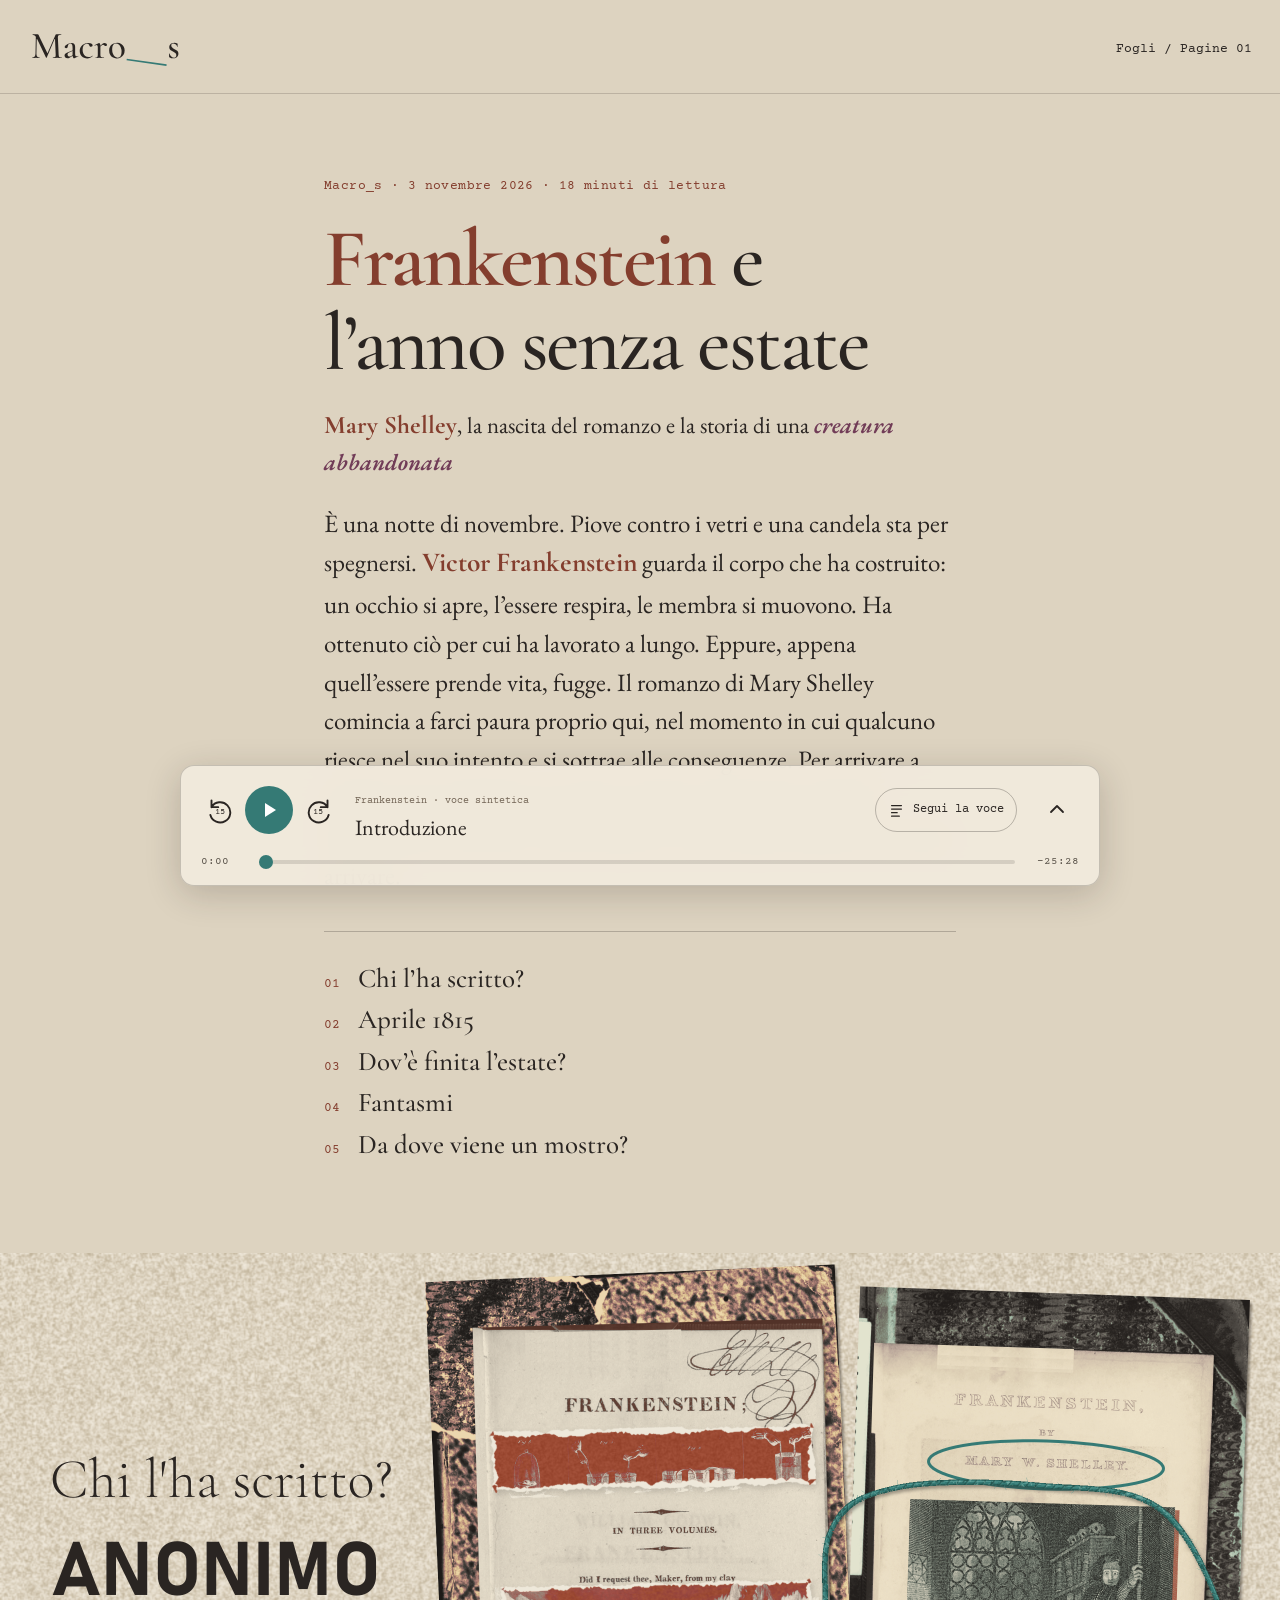
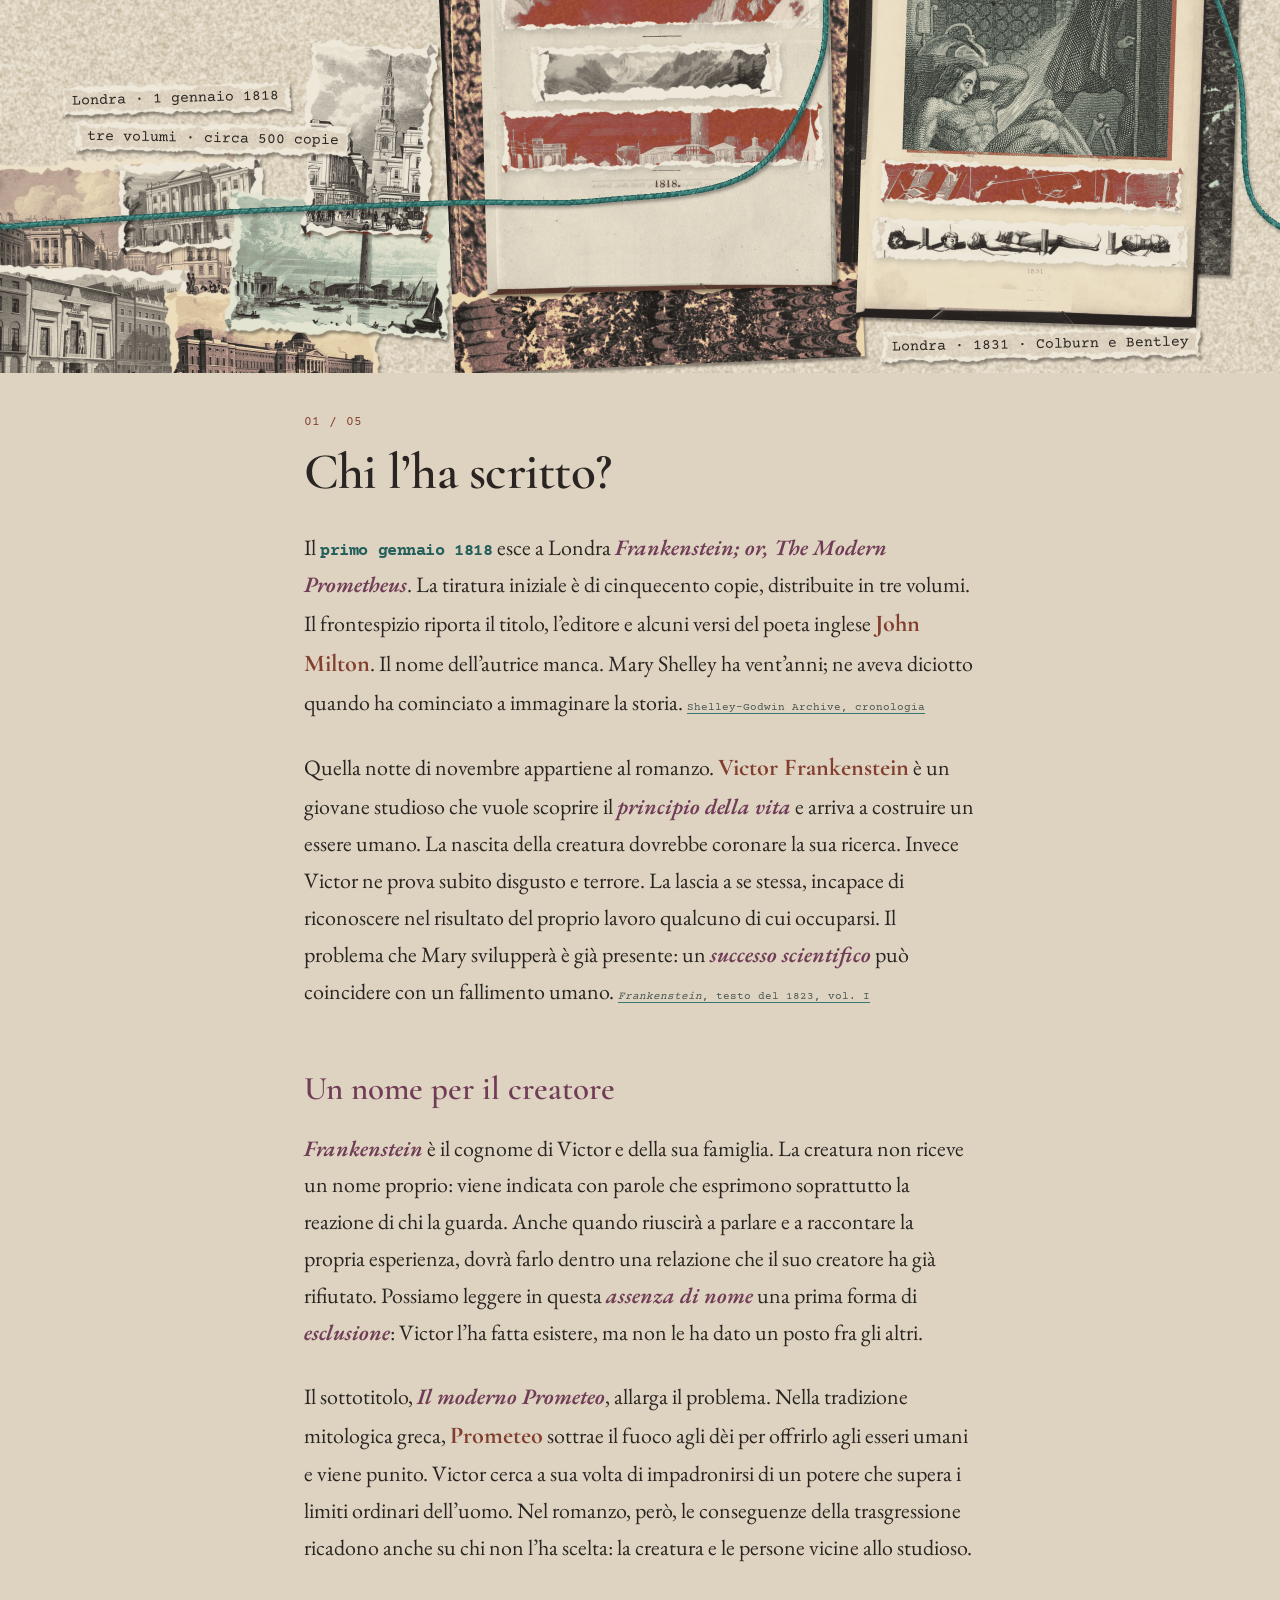
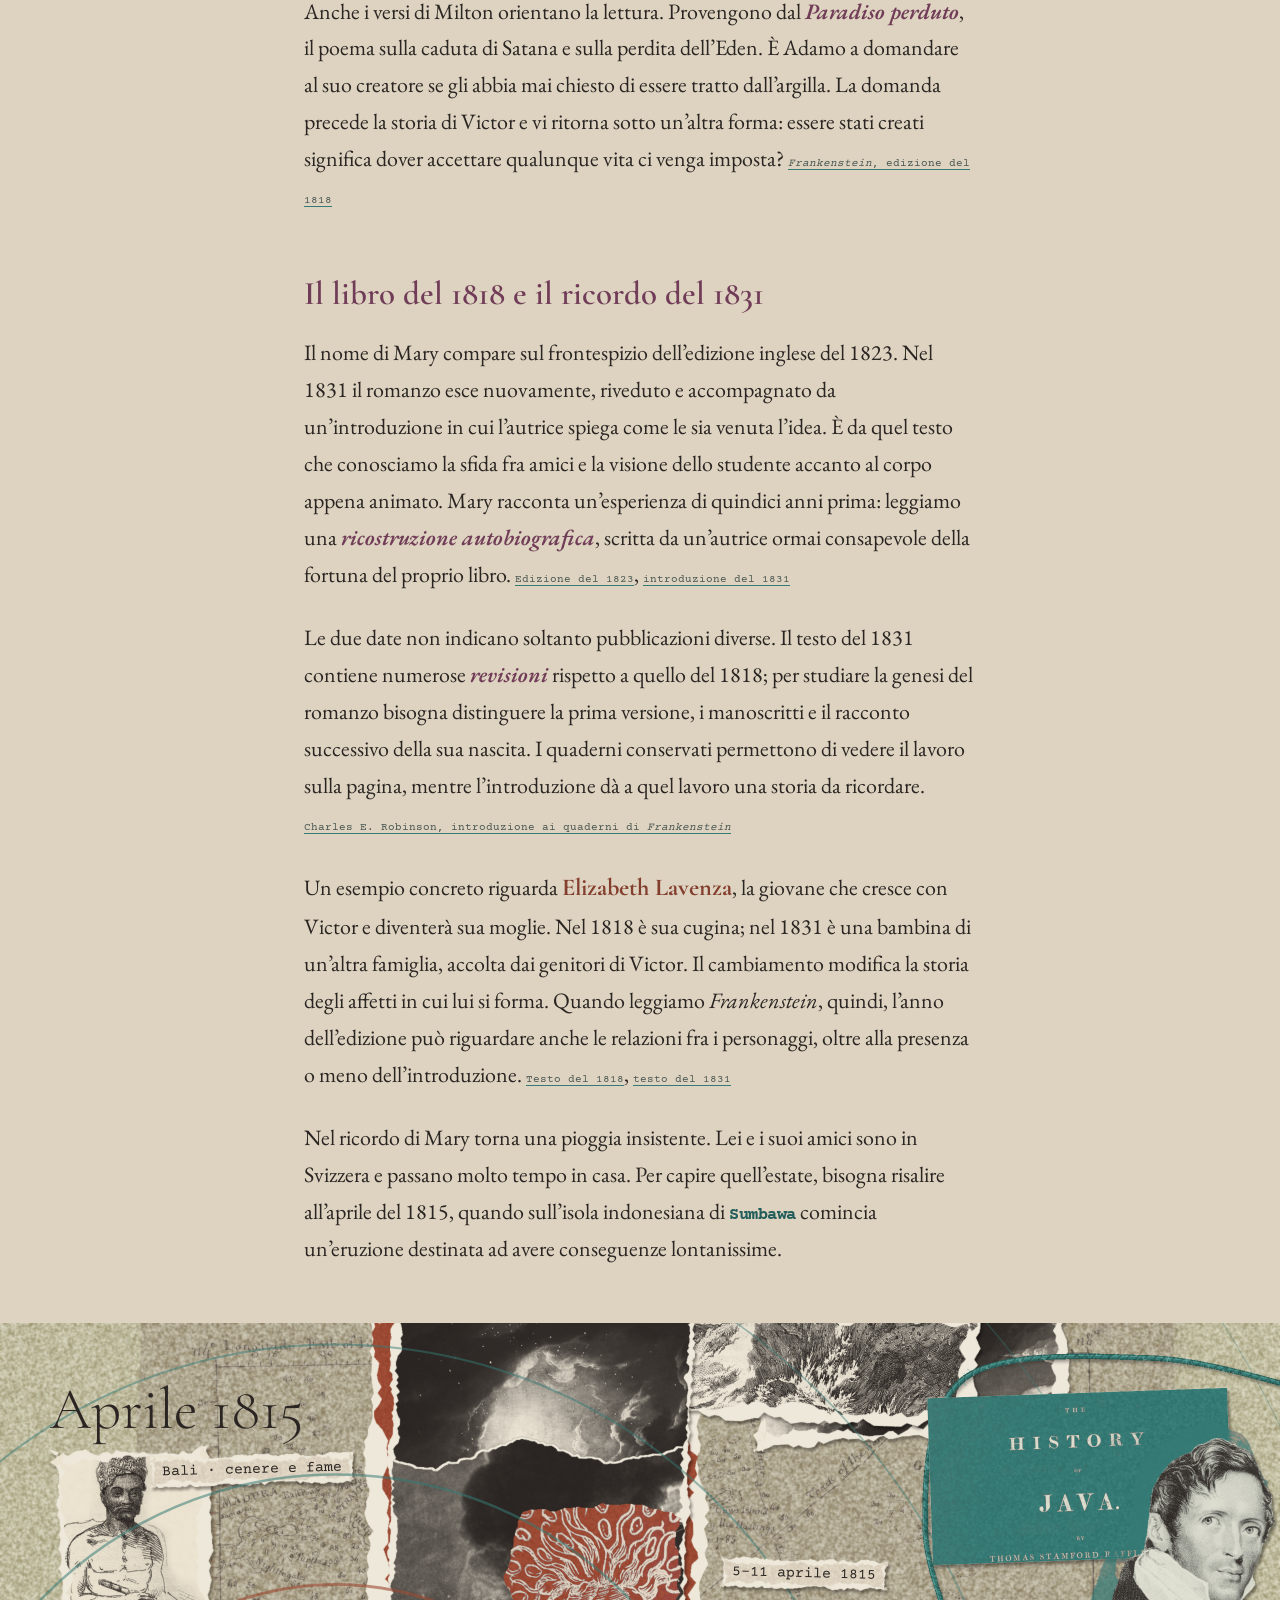
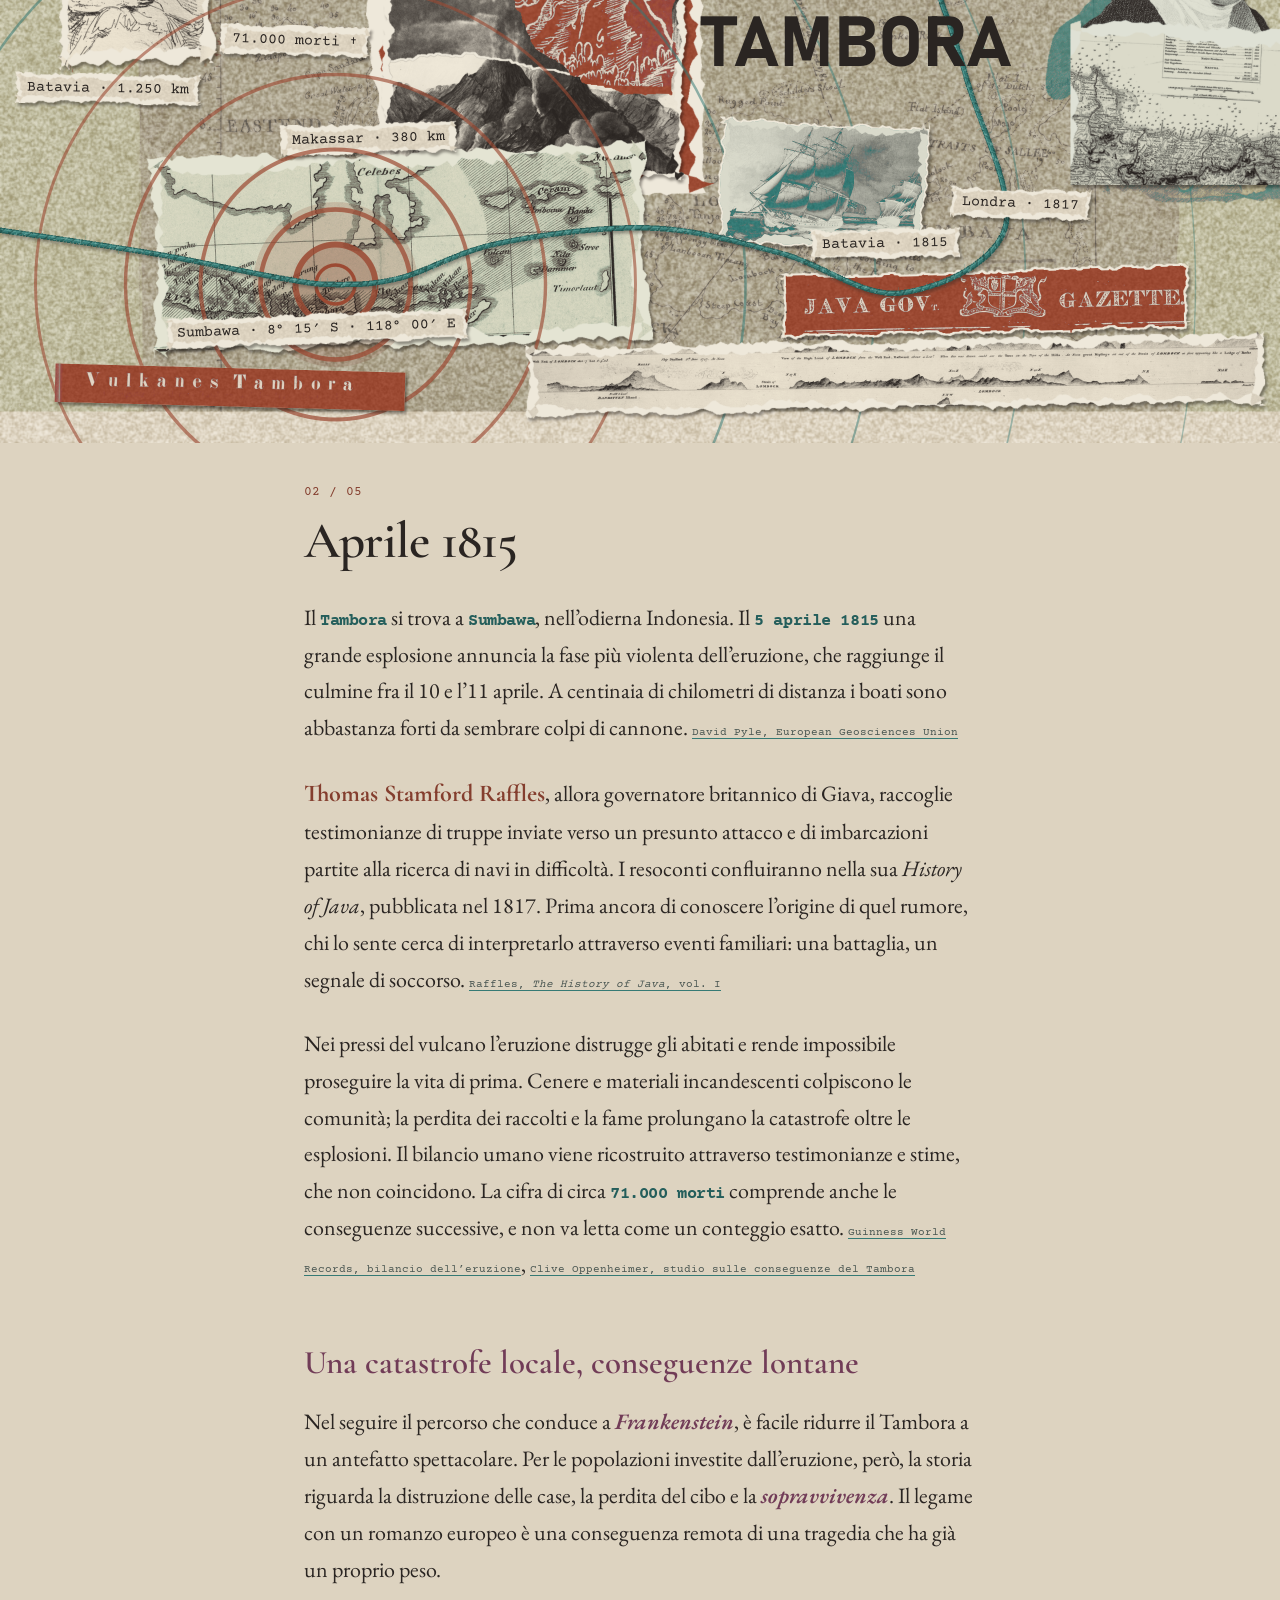
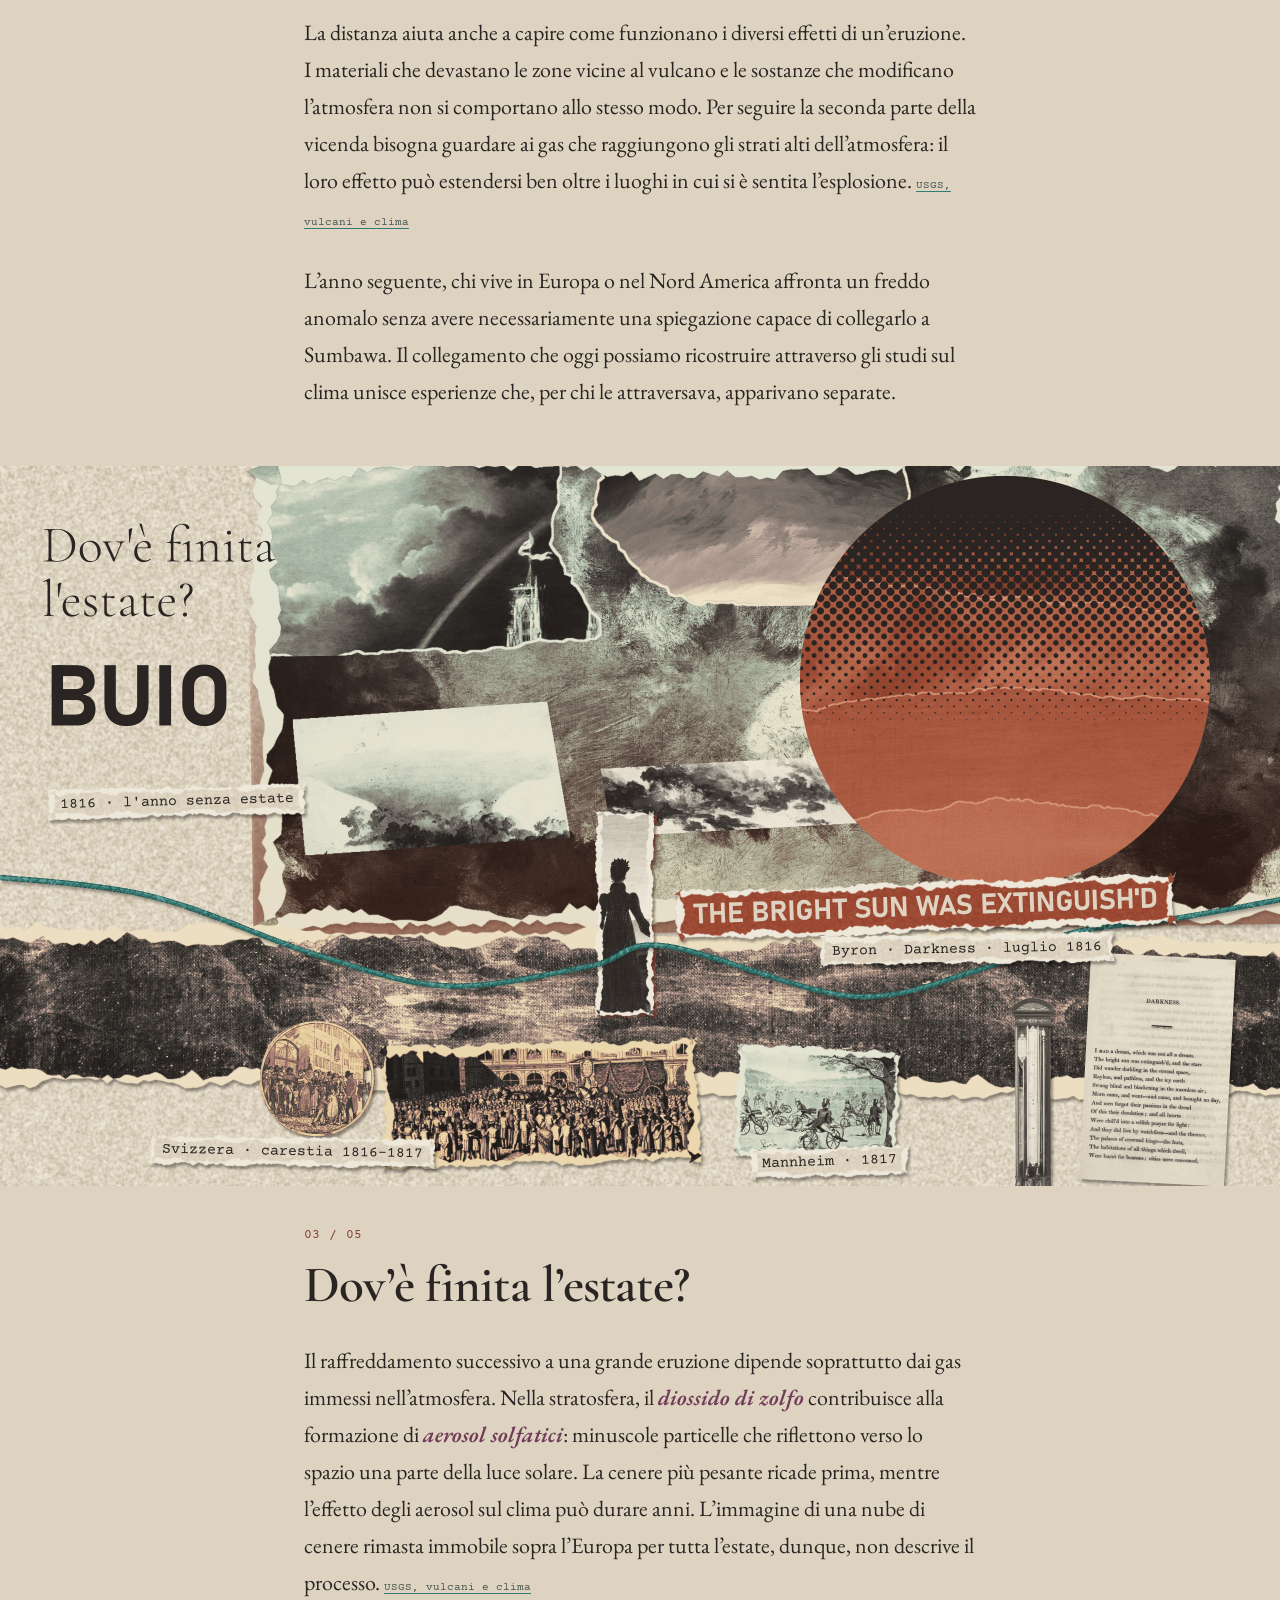
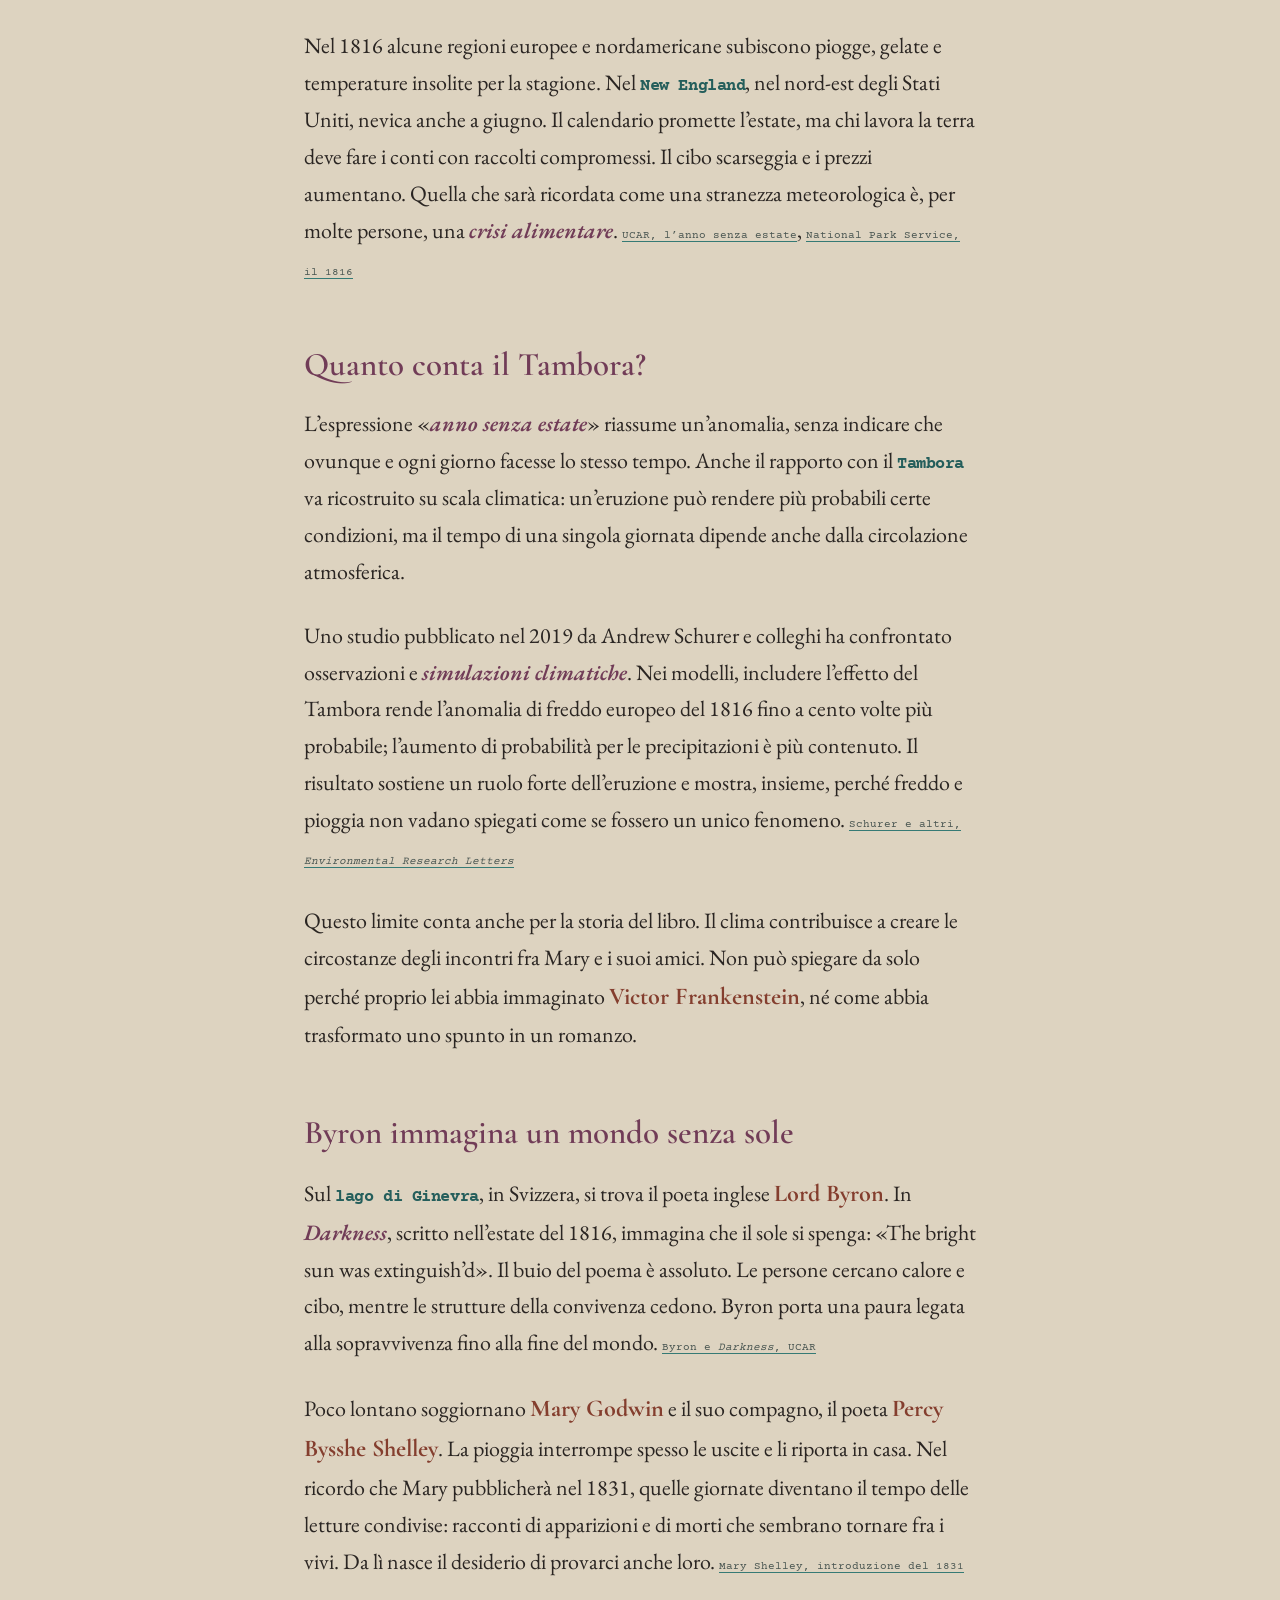
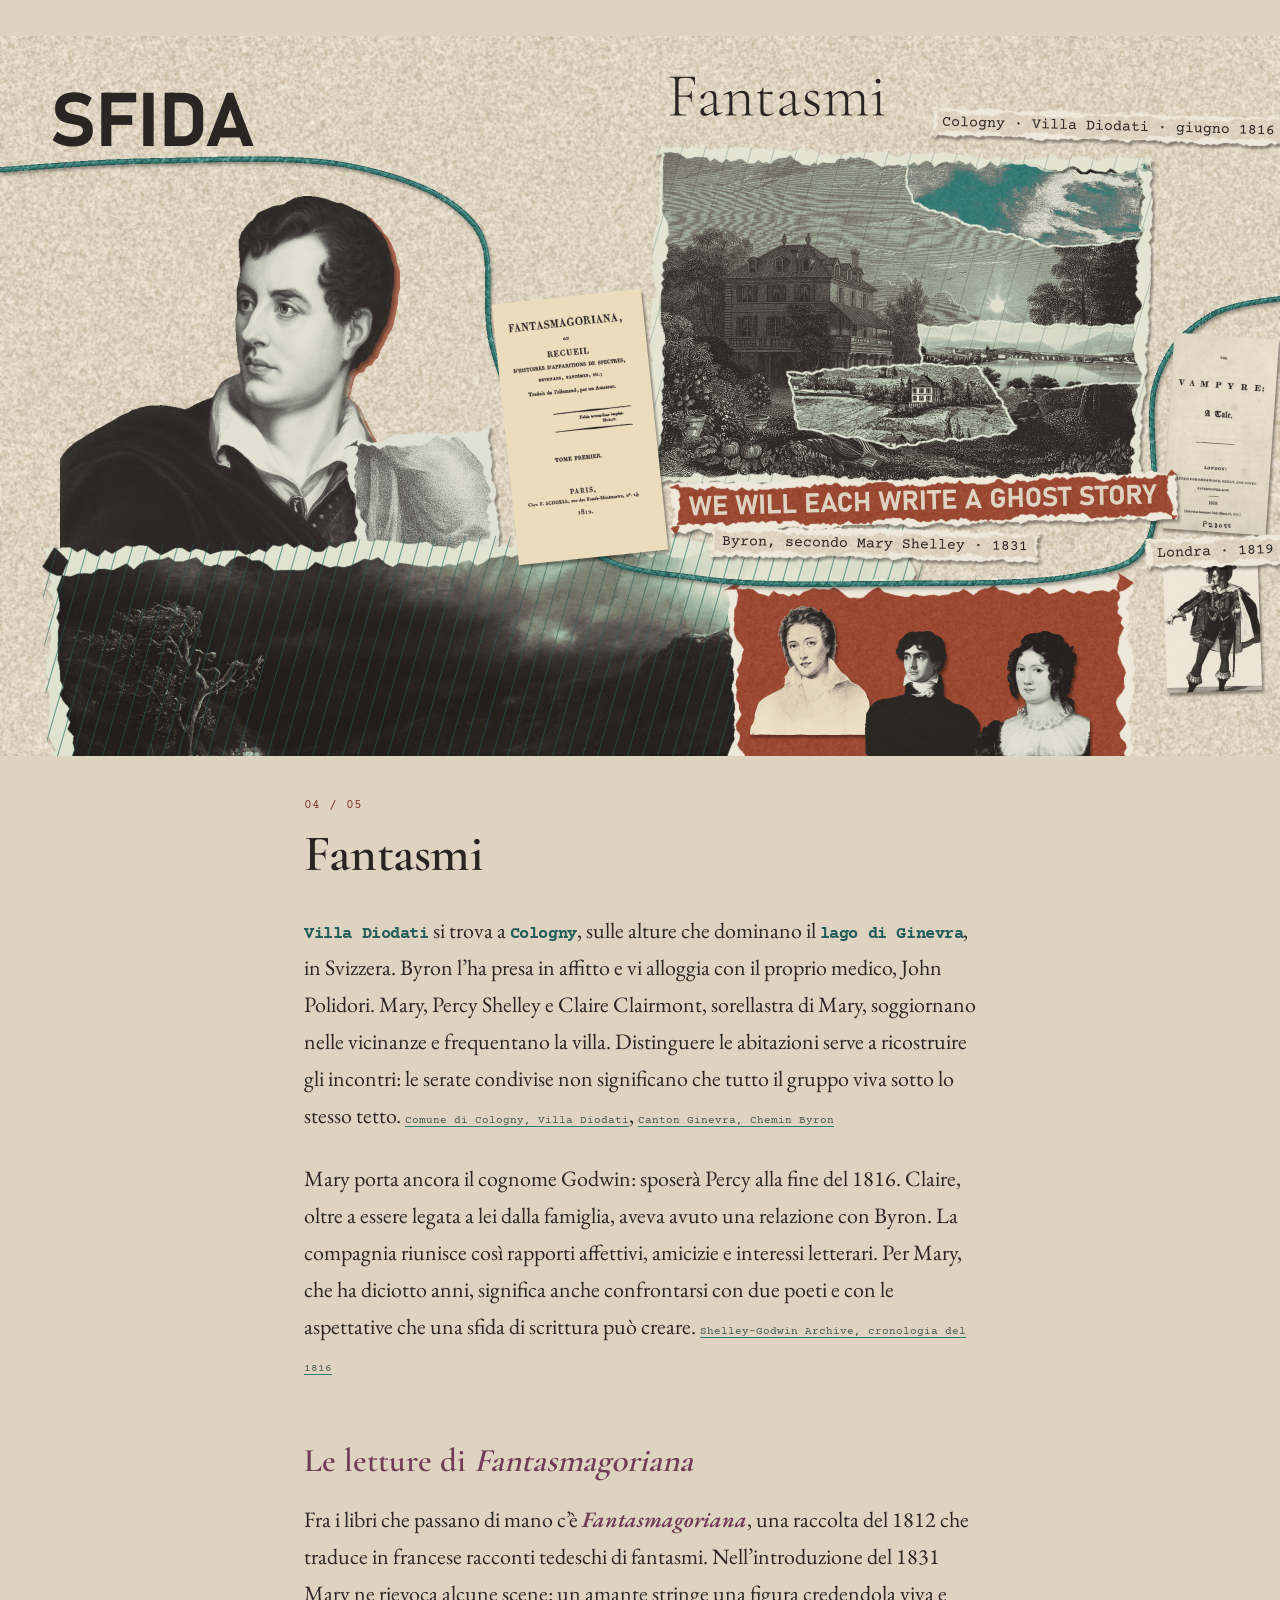
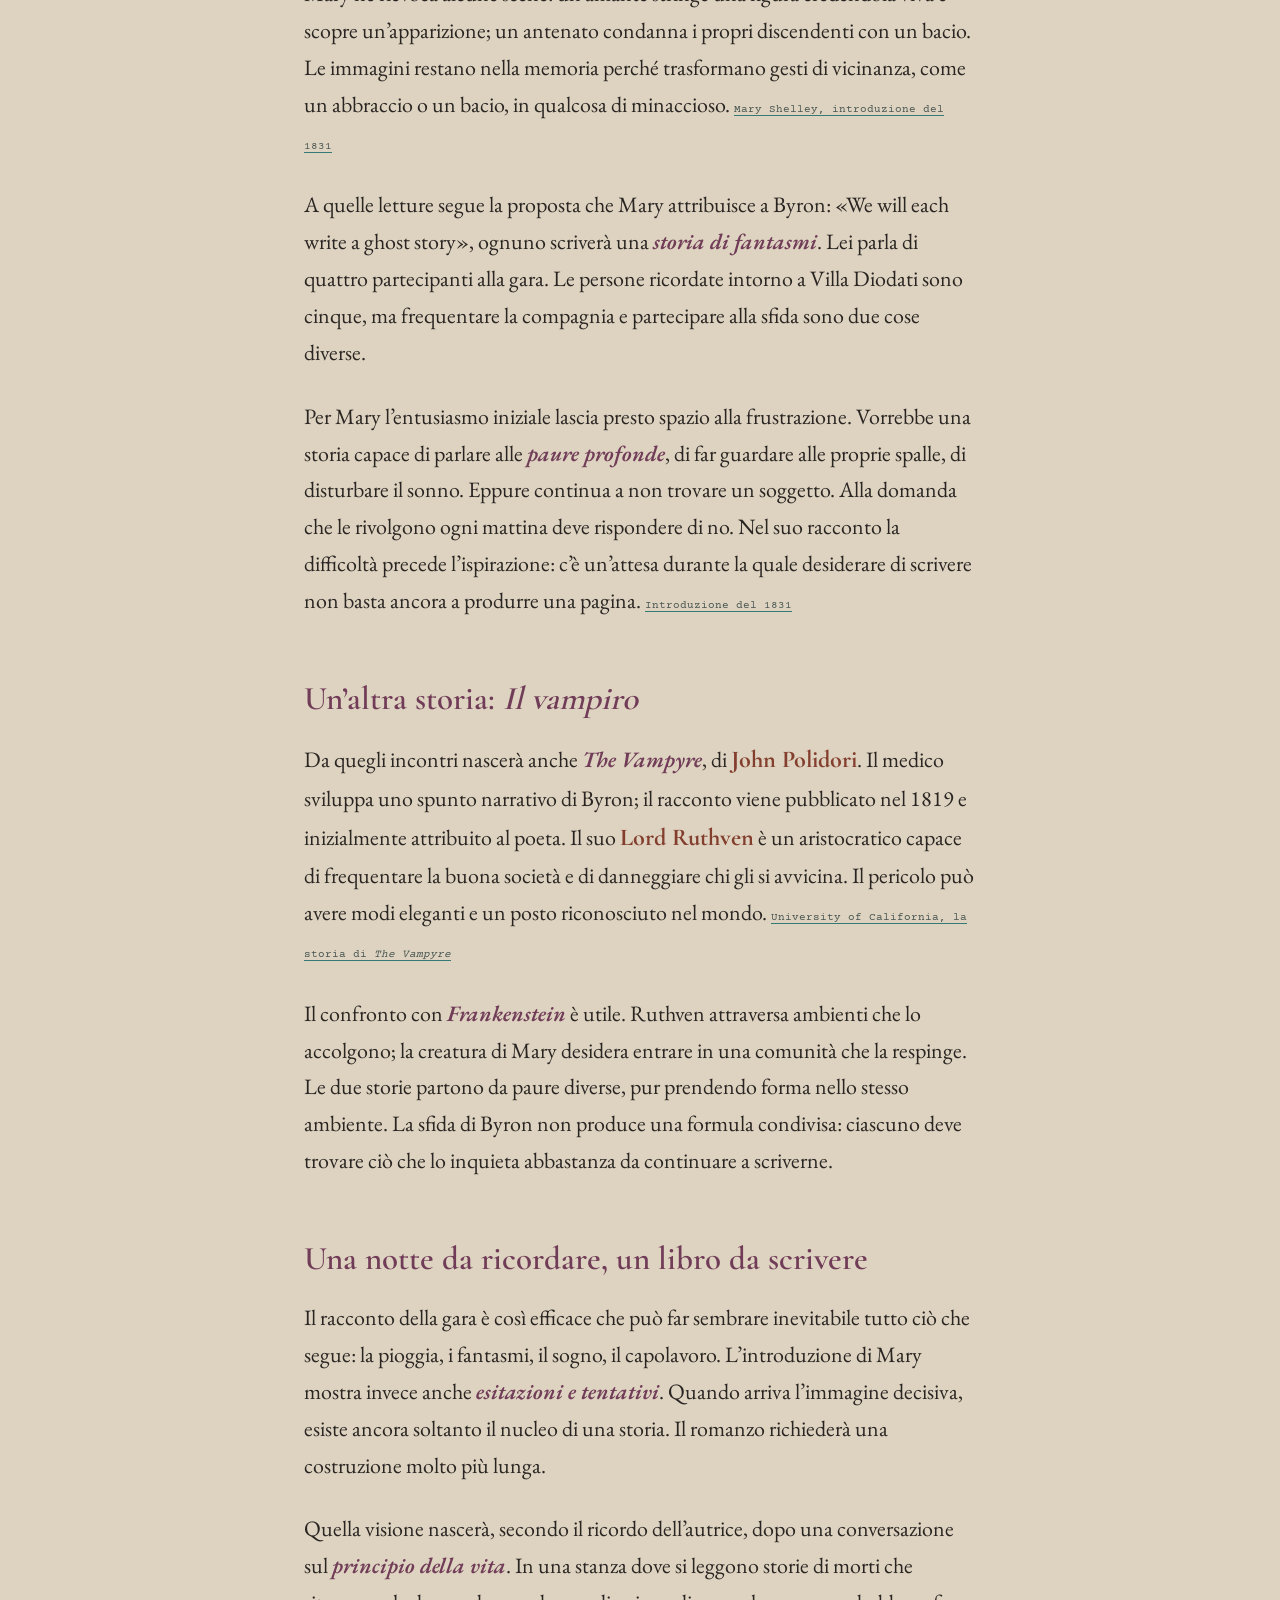
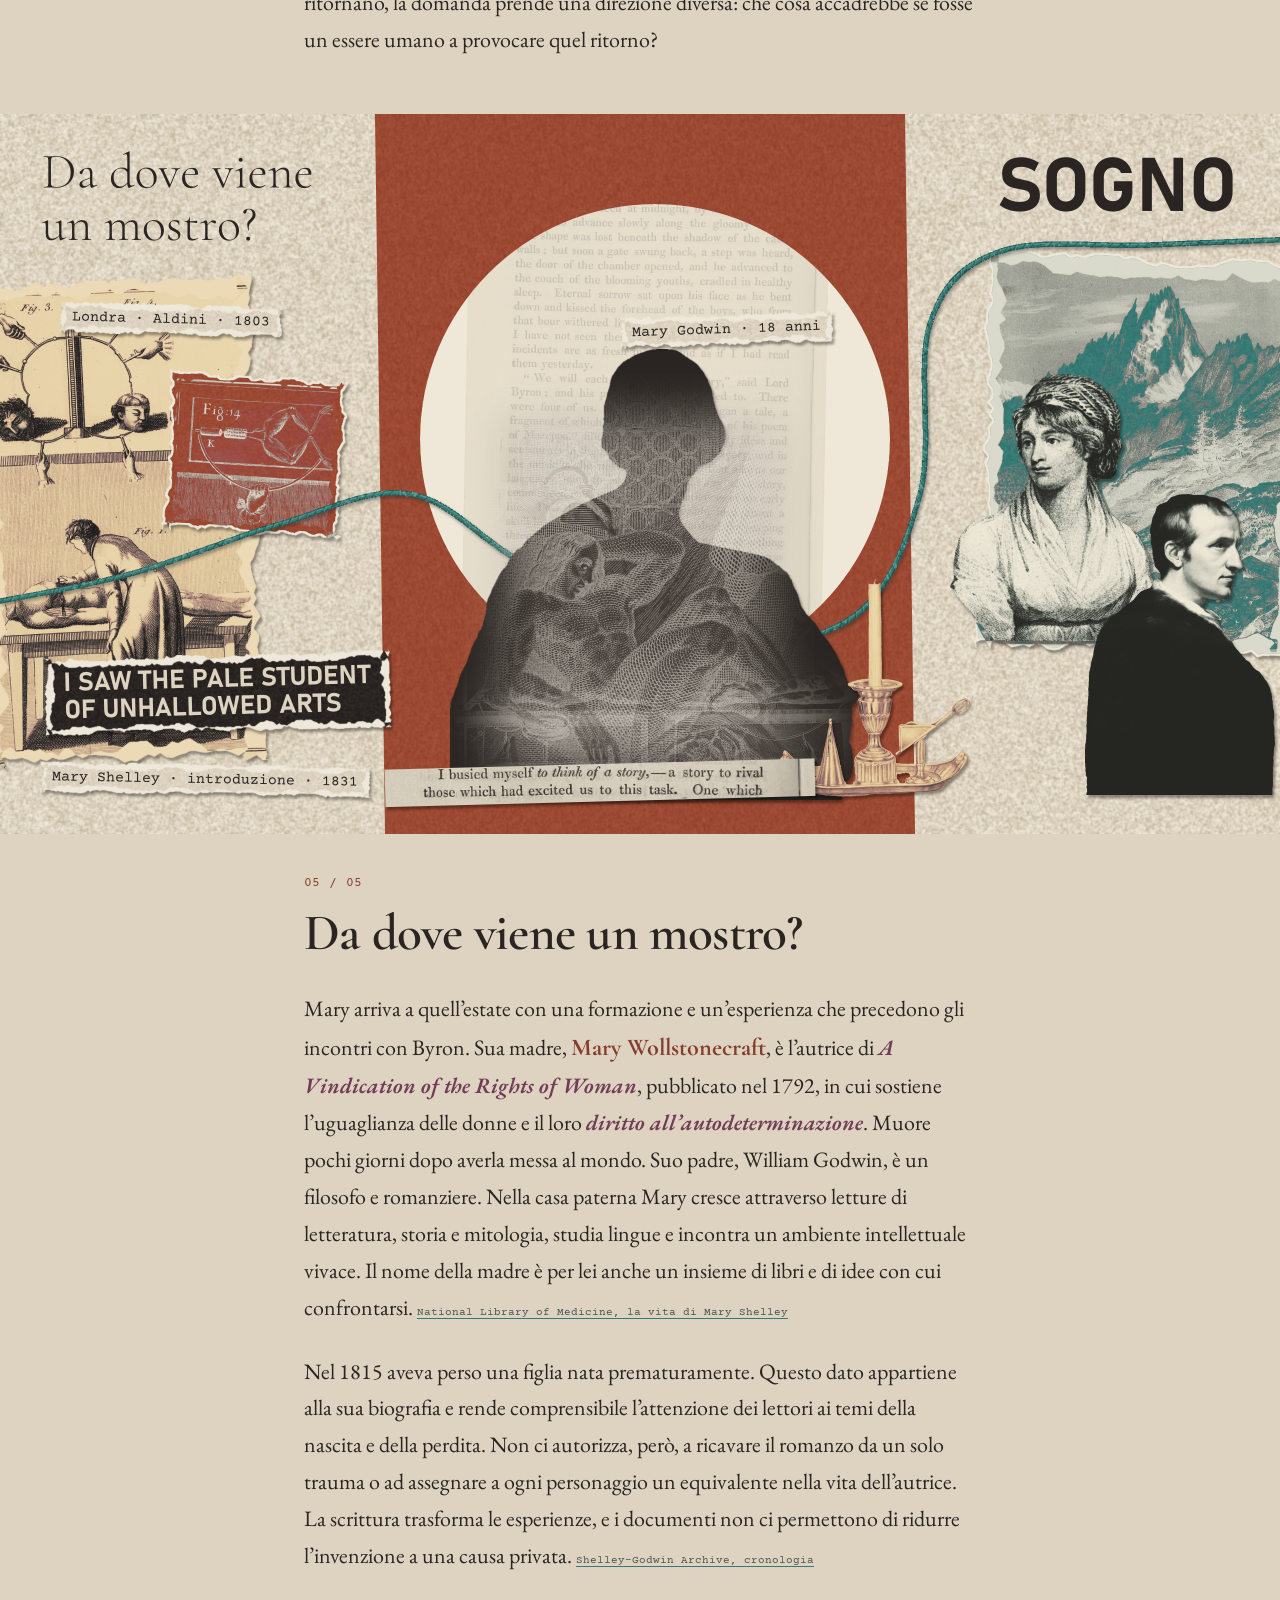
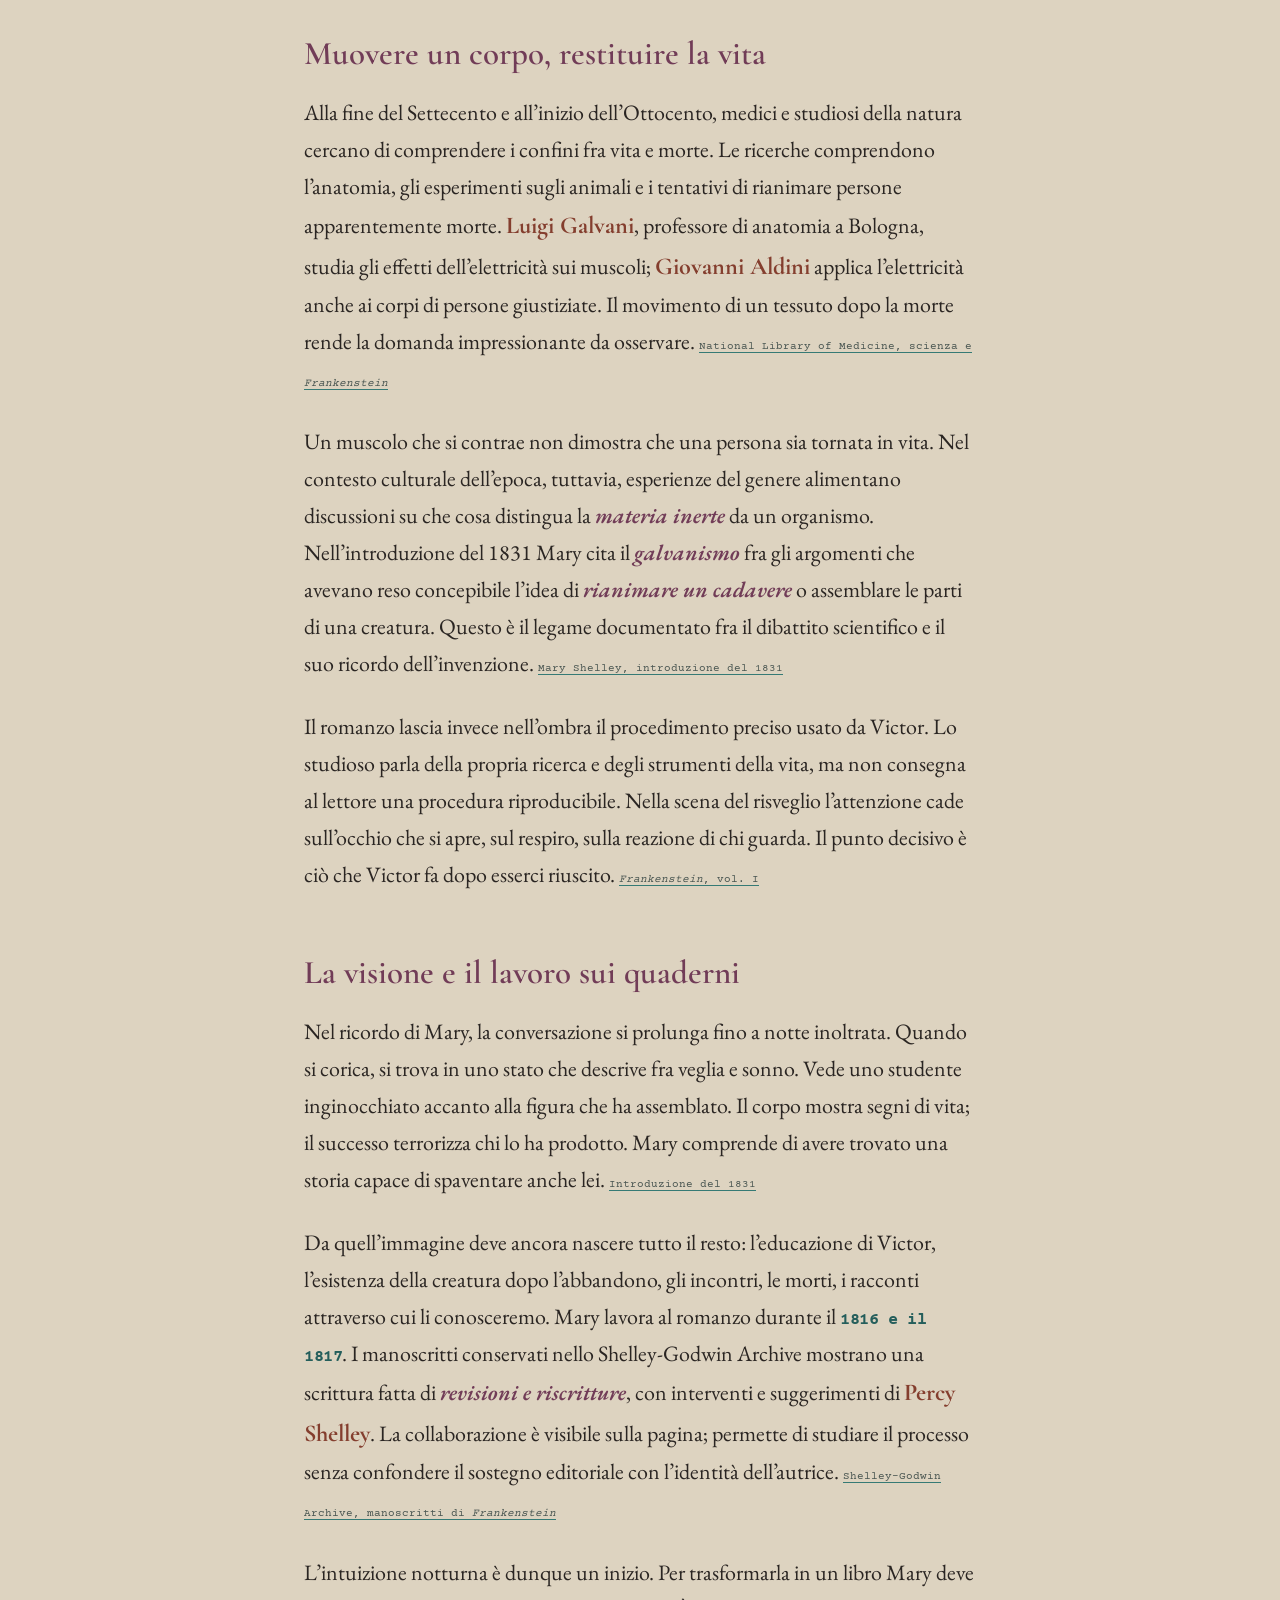
==== commit 1d44eae7: "Rimuove la nota editoriale sulla pubblicazione commerciale" ====
--- a/pagine/frankenstein/index.html
+++ b/pagine/frankenstein/index.html
@@ -4,7 +4,7 @@
 <div class="testata"><a href="../../" aria-label="Macro_s, torna alla collana Pagine"><img src="immagini/logo.svg" alt="Macro_s" width="155" height="39"></a><span>Fogli / Pagine 01</span></div>
 <header class="colonna apertura"><p class="numero">Macro_s · <time datetime="2026-11-03">3 novembre 2026</time> · 18 minuti di lettura</p><h1><span class="titolo-opera">Frankenstein</span> e l’anno senza estate</h1><p class="sottotitolo"><span class="chiave chiave-persone">Mary Shelley</span>, la nascita del romanzo e la storia di una <span class="chiave chiave-idee">creatura abbandonata</span></p><p class="attacco">È una notte di novembre. Piove contro i vetri e una candela sta per spegnersi. <span class="chiave chiave-persone">Victor Frankenstein</span> guarda il corpo che ha costruito: un occhio si apre, l’essere respira, le membra si muovono. Ha ottenuto ciò per cui ha lavorato a lungo. Eppure, appena quell’essere prende vita, fugge. Il romanzo di Mary Shelley comincia a farci paura proprio qui, nel momento in cui qualcuno riesce nel suo intento e si sottrae alle conseguenze. Per arrivare a quella stanza dobbiamo seguire un’altra storia, fatta di libri, esperimenti, incontri e di un’estate in cui il caldo sembra non voler arrivare.</p><nav aria-label="Capitoli"><ol><li><a href="#capitolo-0"><span>01</span>Chi l’ha scritto?</a></li><li><a href="#capitolo-1"><span>02</span>Aprile 1815</a></li><li><a href="#capitolo-2"><span>03</span>Dov’è finita l’estate?</a></li><li><a href="#capitolo-3"><span>04</span>Fantasmi</a></li><li><a href="#capitolo-4"><span>05</span>Da dove viene un mostro?</a></li></ol></nav></header>
 <main id="articolo"><section id="capitolo-0" aria-labelledby="titolo-0"><figure class="quadro"><a href="immagini/c0-libro.webp" aria-label="Apri il quadro a piena risoluzione"><img src="immagini/c0-libro.webp" width="2560" height="1440" alt="Collage dei frontespizi di Frankenstein del 1818 e del 1831, con vedute di Londra e incisioni scientifiche. Testi: «Chi l’ha scritto?», «ANONIMO». Il nome Mary W. Shelley è cerchiato sul 1831." loading="lazy" decoding="async"></a></figure><div class="colonna testo"><p class="numero">01 / 05</p><h2 id="titolo-0">Chi l’ha scritto?</h2><p>Il <span class="chiave chiave-coordinate">primo gennaio 1818</span> esce a Londra <em><span class="chiave chiave-opere">Frankenstein; or, The Modern Prometheus</span></em>. La tiratura iniziale è di cinquecento copie, distribuite in tre volumi. Il frontespizio riporta il titolo, l’editore e alcuni versi del poeta inglese <span class="chiave chiave-persone">John Milton</span>. Il nome dell’autrice manca. Mary Shelley ha vent’anni; ne aveva diciotto quando ha cominciato a immaginare la storia. <a class="fonte" href="https://shelleygodwinarchive.org/contents/frankenstein/frankenstein-chronology/">Shelley-Godwin Archive, cronologia</a></p><p>Quella notte di novembre appartiene al romanzo. <span class="chiave chiave-persone">Victor Frankenstein</span> è un giovane studioso che vuole scoprire il <span class="chiave chiave-idee">principio della vita</span> e arriva a costruire un essere umano. La nascita della creatura dovrebbe coronare la sua ricerca. Invece Victor ne prova subito disgusto e terrore. La lascia a se stessa, incapace di riconoscere nel risultato del proprio lavoro qualcuno di cui occuparsi. Il problema che Mary svilupperà è già presente: un <span class="chiave chiave-idee">successo scientifico</span> può coincidere con un fallimento umano. <a class="fonte" href="https://frankensteinvariorum.github.io/fv-collation/Frankenstein_1823.html"><em>Frankenstein</em>, testo del 1823, vol. I</a></p><h3 id="capitolo-0-approfondimento-1">Un nome per il creatore</h3><p><span class="chiave chiave-opere">Frankenstein</span> è il cognome di Victor e della sua famiglia. La creatura non riceve un nome proprio: viene indicata con parole che esprimono soprattutto la reazione di chi la guarda. Anche quando riuscirà a parlare e a raccontare la propria esperienza, dovrà farlo dentro una relazione che il suo creatore ha già rifiutato. Possiamo leggere in questa <span class="chiave chiave-idee">assenza di nome</span> una prima forma di <span class="chiave chiave-idee">esclusione</span>: Victor l’ha fatta esistere, ma non le ha dato un posto fra gli altri.</p><p>Il sottotitolo, <em><span class="chiave chiave-opere">Il moderno Prometeo</span></em>, allarga il problema. Nella tradizione mitologica greca, <span class="chiave chiave-persone">Prometeo</span> sottrae il fuoco agli dèi per offrirlo agli esseri umani e viene punito. Victor cerca a sua volta di impadronirsi di un potere che supera i limiti ordinari dell’uomo. Nel romanzo, però, le conseguenze della trasgressione ricadono anche su chi non l’ha scelta: la creatura e le persone vicine allo studioso.</p><p>Anche i versi di Milton orientano la lettura. Provengono dal <em><span class="chiave chiave-opere">Paradiso perduto</span></em>, il poema sulla caduta di Satana e sulla perdita dell’Eden. È Adamo a domandare al suo creatore se gli abbia mai chiesto di essere tratto dall’argilla. La domanda precede la storia di Victor e vi ritorna sotto un’altra forma: essere stati creati significa dover accettare qualunque vita ci venga imposta? <a class="fonte" href="https://www.gutenberg.org/files/41445/41445-h/41445-h.htm"><em>Frankenstein</em>, edizione del 1818</a></p><h3 id="capitolo-0-approfondimento-2">Il libro del 1818 e il ricordo del 1831</h3><p>Il nome di Mary compare sul frontespizio dell’edizione inglese del 1823. Nel 1831 il romanzo esce nuovamente, riveduto e accompagnato da un’introduzione in cui l’autrice spiega come le sia venuta l’idea. È da quel testo che conosciamo la sfida fra amici e la visione dello studente accanto al corpo appena animato. Mary racconta un’esperienza di quindici anni prima: leggiamo una <span class="chiave chiave-idee">ricostruzione autobiografica</span>, scritta da un’autrice ormai consapevole della fortuna del proprio libro. <a class="fonte" href="https://frankensteinvariorum.github.io/fv-collation/Frankenstein_1823.html">Edizione del 1823</a>, <a class="fonte" href="https://www.gutenberg.org/files/42324/42324-h/42324-h.htm">introduzione del 1831</a></p><p>Le due date non indicano soltanto pubblicazioni diverse. Il testo del 1831 contiene numerose <span class="chiave chiave-idee">revisioni</span> rispetto a quello del 1818; per studiare la genesi del romanzo bisogna distinguere la prima versione, i manoscritti e il racconto successivo della sua nascita. I quaderni conservati permettono di vedere il lavoro sulla pagina, mentre l’introduzione dà a quel lavoro una storia da ricordare. <a class="fonte" href="https://shelleygodwinarchive.org/contents/frankenstein/the-frankenstein-notebooks-introduction/">Charles E. Robinson, introduzione ai quaderni di <em>Frankenstein</em></a></p><p>Un esempio concreto riguarda <span class="chiave chiave-persone">Elizabeth Lavenza</span>, la giovane che cresce con Victor e diventerà sua moglie. Nel 1818 è sua cugina; nel 1831 è una bambina di un’altra famiglia, accolta dai genitori di Victor. Il cambiamento modifica la storia degli affetti in cui lui si forma. Quando leggiamo <em>Frankenstein</em>, quindi, l’anno dell’edizione può riguardare anche le relazioni fra i personaggi, oltre alla presenza o meno dell’introduzione. <a class="fonte" href="https://www.gutenberg.org/files/41445/41445-h/41445-h.htm">Testo del 1818</a>, <a class="fonte" href="https://www.gutenberg.org/files/42324/42324-h/42324-h.htm">testo del 1831</a></p><p>Nel ricordo di Mary torna una pioggia insistente. Lei e i suoi amici sono in Svizzera e passano molto tempo in casa. Per capire quell’estate, bisogna risalire all’aprile del 1815, quando sull’isola indonesiana di <span class="chiave chiave-coordinate">Sumbawa</span> comincia un’eruzione destinata ad avere conseguenze lontanissime.</p></div></section><section id="capitolo-1" aria-labelledby="titolo-1"><figure class="quadro"><a href="immagini/c1-vulcano.webp" aria-label="Apri il quadro a piena risoluzione"><img src="immagini/c1-vulcano.webp" width="2560" height="1440" alt="Mappa di Sumbawa attraversata da cerchi concentrici, nube composta da incisioni di eruzioni, Raffles e un raja di Bali. Testi: «Aprile 1815», «TAMBORA», «5–11 aprile 1815», «71.000 morti †»." loading="lazy" decoding="async"></a></figure><div class="colonna testo"><p class="numero">02 / 05</p><h2 id="titolo-1">Aprile 1815</h2><p>Il <span class="chiave chiave-coordinate">Tambora</span> si trova a <span class="chiave chiave-coordinate">Sumbawa</span>, nell’odierna Indonesia. Il <span class="chiave chiave-coordinate">5 aprile 1815</span> una grande esplosione annuncia la fase più violenta dell’eruzione, che raggiunge il culmine fra il 10 e l’11 aprile. A centinaia di chilometri di distanza i boati sono abbastanza forti da sembrare colpi di cannone. <a class="fonte" href="https://blogs.egu.eu/network/volcanicdegassing/2015/04/03/the-great-eruption-of-tambora-april-1815/">David Pyle, European Geosciences Union</a></p><p><span class="chiave chiave-persone">Thomas Stamford Raffles</span>, allora governatore britannico di Giava, raccoglie testimonianze di truppe inviate verso un presunto attacco e di imbarcazioni partite alla ricerca di navi in difficoltà. I resoconti confluiranno nella sua <em>History of Java</em>, pubblicata nel 1817. Prima ancora di conoscere l’origine di quel rumore, chi lo sente cerca di interpretarlo attraverso eventi familiari: una battaglia, un segnale di soccorso. <a class="fonte" href="https://opac.uma.ac.id/repository/thomas-s-raffles-the-history-of-java-vol-01.pdf">Raffles, <em>The History of Java</em>, vol. I</a></p><p>Nei pressi del vulcano l’eruzione distrugge gli abitati e rende impossibile proseguire la vita di prima. Cenere e materiali incandescenti colpiscono le comunità; la perdita dei raccolti e la fame prolungano la catastrofe oltre le esplosioni. Il bilancio umano viene ricostruito attraverso testimonianze e stime, che non coincidono. La cifra di circa <span class="chiave chiave-coordinate">71.000 morti</span> comprende anche le conseguenze successive, e non va letta come un conteggio esatto. <a class="fonte" href="https://www.guinnessworldrecords.com/world-records/highest-death-toll-from-a-volcanic-eruption">Guinness World Records, bilancio dell’eruzione</a>, <a class="fonte" href="https://journals.sagepub.com/doi/10.1191/0309133303pp379ra">Clive Oppenheimer, studio sulle conseguenze del Tambora</a></p><h3 id="capitolo-1-approfondimento-1">Una catastrofe locale, conseguenze lontane</h3><p>Nel seguire il percorso che conduce a <em><span class="chiave chiave-opere">Frankenstein</span></em>, è facile ridurre il Tambora a un antefatto spettacolare. Per le popolazioni investite dall’eruzione, però, la storia riguarda la distruzione delle case, la perdita del cibo e la <span class="chiave chiave-idee">sopravvivenza</span>. Il legame con un romanzo europeo è una conseguenza remota di una tragedia che ha già un proprio peso.</p><p>La distanza aiuta anche a capire come funzionano i diversi effetti di un’eruzione. I materiali che devastano le zone vicine al vulcano e le sostanze che modificano l’atmosfera non si comportano allo stesso modo. Per seguire la seconda parte della vicenda bisogna guardare ai gas che raggiungono gli strati alti dell’atmosfera: il loro effetto può estendersi ben oltre i luoghi in cui si è sentita l’esplosione. <a class="fonte" href="https://www.usgs.gov/programs/VHP/volcanoes-can-affect-climate">USGS, vulcani e clima</a></p><p>L’anno seguente, chi vive in Europa o nel Nord America affronta un freddo anomalo senza avere necessariamente una spiegazione capace di collegarlo a Sumbawa. Il collegamento che oggi possiamo ricostruire attraverso gli studi sul clima unisce esperienze che, per chi le attraversava, apparivano separate.</p></div></section><section id="capitolo-2" aria-labelledby="titolo-2"><figure class="quadro"><a href="immagini/c2-anno-senza-estate.webp" aria-label="Apri il quadro a piena risoluzione"><img src="immagini/c2-anno-senza-estate.webp" width="2560" height="1440" alt="Cieli dipinti, una figura di spalle davanti a un sole oscurato, medaglia della carestia, carro del raccolto, draisina e barometro. Testi: «Dov’è finita l’estate?», «BUIO», «THE BRIGHT SUN WAS EXTINGUISH’D», Byron, Darkness, luglio 1816." loading="lazy" decoding="async"></a></figure><div class="colonna testo"><p class="numero">03 / 05</p><h2 id="titolo-2">Dov’è finita l’estate?</h2><p>Il raffreddamento successivo a una grande eruzione dipende soprattutto dai gas immessi nell’atmosfera. Nella stratosfera, il <span class="chiave chiave-idee">diossido di zolfo</span> contribuisce alla formazione di <span class="chiave chiave-idee">aerosol solfatici</span>: minuscole particelle che riflettono verso lo spazio una parte della luce solare. La cenere più pesante ricade prima, mentre l’effetto degli aerosol sul clima può durare anni. L’immagine di una nube di cenere rimasta immobile sopra l’Europa per tutta l’estate, dunque, non descrive il processo. <a class="fonte" href="https://www.usgs.gov/programs/VHP/volcanoes-can-affect-climate">USGS, vulcani e clima</a></p><p>Nel 1816 alcune regioni europee e nordamericane subiscono piogge, gelate e temperature insolite per la stagione. Nel <span class="chiave chiave-coordinate">New England</span>, nel nord-est degli Stati Uniti, nevica anche a giugno. Il calendario promette l’estate, ma chi lavora la terra deve fare i conti con raccolti compromessi. Il cibo scarseggia e i prezzi aumentano. Quella che sarà ricordata come una stranezza meteorologica è, per molte persone, una <span class="chiave chiave-idee">crisi alimentare</span>. <a class="fonte" href="https://scied.ucar.edu/learning-zone/how-climate-works/mount-tambora-and-year-without-summer">UCAR, l’anno senza estate</a>, <a class="fonte" href="https://home.nps.gov/articles/000/1816-the-year-without-summer.htm">National Park Service, il 1816</a></p><h3 id="capitolo-2-approfondimento-1">Quanto conta il Tambora?</h3><p>L’espressione «<span class="chiave chiave-idee">anno senza estate</span>» riassume un’anomalia, senza indicare che ovunque e ogni giorno facesse lo stesso tempo. Anche il rapporto con il <span class="chiave chiave-coordinate">Tambora</span> va ricostruito su scala climatica: un’eruzione può rendere più probabili certe condizioni, ma il tempo di una singola giornata dipende anche dalla circolazione atmosferica.</p><p>Uno studio pubblicato nel 2019 da Andrew Schurer e colleghi ha confrontato osservazioni e <span class="chiave chiave-idee">simulazioni climatiche</span>. Nei modelli, includere l’effetto del Tambora rende l’anomalia di freddo europeo del 1816 fino a cento volte più probabile; l’aumento di probabilità per le precipitazioni è più contenuto. Il risultato sostiene un ruolo forte dell’eruzione e mostra, insieme, perché freddo e pioggia non vadano spiegati come se fossero un unico fenomeno. <a class="fonte" href="https://www.research.ed.ac.uk/en/publications/disentangling-the-causes-of-the-1816-european-year-without-a-summ/">Schurer e altri, <em>Environmental Research Letters</em></a></p><p>Questo limite conta anche per la storia del libro. Il clima contribuisce a creare le circostanze degli incontri fra Mary e i suoi amici. Non può spiegare da solo perché proprio lei abbia immaginato <span class="chiave chiave-persone">Victor Frankenstein</span>, né come abbia trasformato uno spunto in un romanzo.</p><h3 id="capitolo-2-approfondimento-2">Byron immagina un mondo senza sole</h3><p>Sul <span class="chiave chiave-coordinate">lago di Ginevra</span>, in Svizzera, si trova il poeta inglese <span class="chiave chiave-persone">Lord Byron</span>. In <em><span class="chiave chiave-opere">Darkness</span></em>, scritto nell’estate del 1816, immagina che il sole si spenga: «The bright sun was extinguish’d». Il buio del poema è assoluto. Le persone cercano calore e cibo, mentre le strutture della convivenza cedono. Byron porta una paura legata alla sopravvivenza fino alla fine del mondo. <a class="fonte" href="https://scied.ucar.edu/learning-zone/how-climate-works/mount-tambora-and-year-without-summer">Byron e <em>Darkness</em>, UCAR</a></p><p>Poco lontano soggiornano <span class="chiave chiave-persone">Mary Godwin</span> e il suo compagno, il poeta <span class="chiave chiave-persone">Percy Bysshe Shelley</span>. La pioggia interrompe spesso le uscite e li riporta in casa. Nel ricordo che Mary pubblicherà nel 1831, quelle giornate diventano il tempo delle letture condivise: racconti di apparizioni e di morti che sembrano tornare fra i vivi. Da lì nasce il desiderio di provarci anche loro. <a class="fonte" href="https://www.gutenberg.org/files/42324/42324-h/42324-h.htm">Mary Shelley, introduzione del 1831</a></p></div></section><section id="capitolo-3" aria-labelledby="titolo-3"><figure class="quadro"><a href="immagini/c3-villa-diodati.webp" aria-label="Apri il quadro a piena risoluzione"><img src="immagini/c3-villa-diodati.webp" width="2560" height="1440" alt="Byron, Villa Diodati sotto la pioggia, Fantasmagoriana, Percy Shelley, Polidori, Claire Clairmont e The Vampyre. Testi: «Fantasmi», «SFIDA», «WE WILL EACH WRITE A GHOST STORY», Byron secondo Mary Shelley, 1831." loading="lazy" decoding="async"></a></figure><div class="colonna testo"><p class="numero">04 / 05</p><h2 id="titolo-3">Fantasmi</h2><p><span class="chiave chiave-coordinate">Villa Diodati</span> si trova a <span class="chiave chiave-coordinate">Cologny</span>, sulle alture che dominano il <span class="chiave chiave-coordinate">lago di Ginevra</span>, in Svizzera. Byron l’ha presa in affitto e vi alloggia con il proprio medico, John Polidori. Mary, Percy Shelley e Claire Clairmont, sorellastra di Mary, soggiornano nelle vicinanze e frequentano la villa. Distinguere le abitazioni serve a ricostruire gli incontri: le serate condivise non significano che tutto il gruppo viva sotto lo stesso tetto. <a class="fonte" href="https://www.cologny.ch/decouvrir-cologny/sites-remarquables/villa-diodati">Comune di Cologny, Villa Diodati</a>, <a class="fonte" href="https://noms-geographiques.app.ge.ch/voie/geneve/chemin-byron">Canton Ginevra, Chemin Byron</a></p><p>Mary porta ancora il cognome Godwin: sposerà Percy alla fine del 1816. Claire, oltre a essere legata a lei dalla famiglia, aveva avuto una relazione con Byron. La compagnia riunisce così rapporti affettivi, amicizie e interessi letterari. Per Mary, che ha diciotto anni, significa anche confrontarsi con due poeti e con le aspettative che una sfida di scrittura può creare. <a class="fonte" href="https://shelleygodwinarchive.org/contents/frankenstein/frankenstein-chronology/">Shelley-Godwin Archive, cronologia del 1816</a></p><h3 id="capitolo-3-approfondimento-1">Le letture di <em>Fantasmagoriana</em></h3><p>Fra i libri che passano di mano c’è <em><span class="chiave chiave-opere">Fantasmagoriana</span></em>, una raccolta del 1812 che traduce in francese racconti tedeschi di fantasmi. Nell’introduzione del 1831 Mary ne rievoca alcune scene: un amante stringe una figura credendola viva e scopre un’apparizione; un antenato condanna i propri discendenti con un bacio. Le immagini restano nella memoria perché trasformano gesti di vicinanza, come un abbraccio o un bacio, in qualcosa di minaccioso. <a class="fonte" href="https://www.gutenberg.org/files/42324/42324-h/42324-h.htm">Mary Shelley, introduzione del 1831</a></p><p>A quelle letture segue la proposta che Mary attribuisce a Byron: «We will each write a ghost story», ognuno scriverà una <span class="chiave chiave-idee">storia di fantasmi</span>. Lei parla di quattro partecipanti alla gara. Le persone ricordate intorno a Villa Diodati sono cinque, ma frequentare la compagnia e partecipare alla sfida sono due cose diverse.</p><p>Per Mary l’entusiasmo iniziale lascia presto spazio alla frustrazione. Vorrebbe una storia capace di parlare alle <span class="chiave chiave-idee">paure profonde</span>, di far guardare alle proprie spalle, di disturbare il sonno. Eppure continua a non trovare un soggetto. Alla domanda che le rivolgono ogni mattina deve rispondere di no. Nel suo racconto la difficoltà precede l’ispirazione: c’è un’attesa durante la quale desiderare di scrivere non basta ancora a produrre una pagina. <a class="fonte" href="https://www.gutenberg.org/files/42324/42324-h/42324-h.htm">Introduzione del 1831</a></p><h3 id="capitolo-3-approfondimento-2">Un’altra storia: <em>Il vampiro</em></h3><p>Da quegli incontri nascerà anche <em><span class="chiave chiave-opere">The Vampyre</span></em>, di <span class="chiave chiave-persone">John Polidori</span>. Il medico sviluppa uno spunto narrativo di Byron; il racconto viene pubblicato nel 1819 e inizialmente attribuito al poeta. Il suo <span class="chiave chiave-persone">Lord Ruthven</span> è un aristocratico capace di frequentare la buona società e di danneggiare chi gli si avvicina. Il pericolo può avere modi eleganti e un posto riconosciuto nel mondo. <a class="fonte" href="https://help.hathitrust.universityofcalifornia.edu/support/solutions/articles/9000246923-lords-of-suckosity-a-tour-of-nineteenth-century-vampires-in-british-literature">University of California, la storia di <em>The Vampyre</em></a></p><p>Il confronto con <em><span class="chiave chiave-opere">Frankenstein</span></em> è utile. Ruthven attraversa ambienti che lo accolgono; la creatura di Mary desidera entrare in una comunità che la respinge. Le due storie partono da paure diverse, pur prendendo forma nello stesso ambiente. La sfida di Byron non produce una formula condivisa: ciascuno deve trovare ciò che lo inquieta abbastanza da continuare a scriverne.</p><h3 id="capitolo-3-approfondimento-3">Una notte da ricordare, un libro da scrivere</h3><p>Il racconto della gara è così efficace che può far sembrare inevitabile tutto ciò che segue: la pioggia, i fantasmi, il sogno, il capolavoro. L’introduzione di Mary mostra invece anche <span class="chiave chiave-idee">esitazioni e tentativi</span>. Quando arriva l’immagine decisiva, esiste ancora soltanto il nucleo di una storia. Il romanzo richiederà una costruzione molto più lunga.</p><p>Quella visione nascerà, secondo il ricordo dell’autrice, dopo una conversazione sul <span class="chiave chiave-idee">principio della vita</span>. In una stanza dove si leggono storie di morti che ritornano, la domanda prende una direzione diversa: che cosa accadrebbe se fosse un essere umano a provocare quel ritorno?</p></div></section><section id="capitolo-4" aria-labelledby="titolo-4"><figure class="quadro"><a href="immagini/c4-notte-di-mary.webp" aria-label="Apri il quadro a piena risoluzione"><img src="immagini/c4-notte-di-mary.webp" width="2560" height="1440" alt="Silhouette di Mary con la creatura e tavole di Aldini al suo interno, una candela, Galvani, Wollstonecraft, Godwin e le Alpi. Testi: «Da dove viene un mostro?», «SOGNO», «Mary Godwin · 18 anni», «I SAW THE PALE STUDENT OF UNHALLOWED ARTS», Mary Shelley, introduzione, 1831." loading="lazy" decoding="async"></a></figure><div class="colonna testo"><p class="numero">05 / 05</p><h2 id="titolo-4">Da dove viene un mostro?</h2><p>Mary arriva a quell’estate con una formazione e un’esperienza che precedono gli incontri con Byron. Sua madre, <span class="chiave chiave-persone">Mary Wollstonecraft</span>, è l’autrice di <em><span class="chiave chiave-opere">A Vindication of the Rights of Woman</span></em>, pubblicato nel 1792, in cui sostiene l’uguaglianza delle donne e il loro <span class="chiave chiave-idee">diritto all’autodeterminazione</span>. Muore pochi giorni dopo averla messa al mondo. Suo padre, William Godwin, è un filosofo e romanziere. Nella casa paterna Mary cresce attraverso letture di letteratura, storia e mitologia, studia lingue e incontra un ambiente intellettuale vivace. Il nome della madre è per lei anche un insieme di libri e di idee con cui confrontarsi. <a class="fonte" href="https://www.nlm.nih.gov/exhibition/frankenstein/exhibition2.html">National Library of Medicine, la vita di Mary Shelley</a></p><p>Nel 1815 aveva perso una figlia nata prematuramente. Questo dato appartiene alla sua biografia e rende comprensibile l’attenzione dei lettori ai temi della nascita e della perdita. Non ci autorizza, però, a ricavare il romanzo da un solo trauma o ad assegnare a ogni personaggio un equivalente nella vita dell’autrice. La scrittura trasforma le esperienze, e i documenti non ci permettono di ridurre l’invenzione a una causa privata. <a class="fonte" href="https://shelleygodwinarchive.org/contents/frankenstein/frankenstein-chronology/">Shelley-Godwin Archive, cronologia</a></p><h3 id="capitolo-4-approfondimento-1">Muovere un corpo, restituire la vita</h3><p>Alla fine del Settecento e all’inizio dell’Ottocento, medici e studiosi della natura cercano di comprendere i confini fra vita e morte. Le ricerche comprendono l’anatomia, gli esperimenti sugli animali e i tentativi di rianimare persone apparentemente morte. <span class="chiave chiave-persone">Luigi Galvani</span>, professore di anatomia a Bologna, studia gli effetti dell’elettricità sui muscoli; <span class="chiave chiave-persone">Giovanni Aldini</span> applica l’elettricità anche ai corpi di persone giustiziate. Il movimento di un tessuto dopo la morte rende la domanda impressionante da osservare. <a class="fonte" href="https://www.nlm.nih.gov/exhibition/frankenstein/exhibition3.html">National Library of Medicine, scienza e <em>Frankenstein</em></a></p><p>Un muscolo che si contrae non dimostra che una persona sia tornata in vita. Nel contesto culturale dell’epoca, tuttavia, esperienze del genere alimentano discussioni su che cosa distingua la <span class="chiave chiave-idee">materia inerte</span> da un organismo. Nell’introduzione del 1831 Mary cita il <span class="chiave chiave-idee">galvanismo</span> fra gli argomenti che avevano reso concepibile l’idea di <span class="chiave chiave-idee">rianimare un cadavere</span> o assemblare le parti di una creatura. Questo è il legame documentato fra il dibattito scientifico e il suo ricordo dell’invenzione. <a class="fonte" href="https://www.gutenberg.org/files/42324/42324-h/42324-h.htm">Mary Shelley, introduzione del 1831</a></p><p>Il romanzo lascia invece nell’ombra il procedimento preciso usato da Victor. Lo studioso parla della propria ricerca e degli strumenti della vita, ma non consegna al lettore una procedura riproducibile. Nella scena del risveglio l’attenzione cade sull’occhio che si apre, sul respiro, sulla reazione di chi guarda. Il punto decisivo è ciò che Victor fa dopo esserci riuscito. <a class="fonte" href="https://frankensteinvariorum.github.io/fv-collation/Frankenstein_1823.html"><em>Frankenstein</em>, vol. I</a></p><h3 id="capitolo-4-approfondimento-2">La visione e il lavoro sui quaderni</h3><p>Nel ricordo di Mary, la conversazione si prolunga fino a notte inoltrata. Quando si corica, si trova in uno stato che descrive fra veglia e sonno. Vede uno studente inginocchiato accanto alla figura che ha assemblato. Il corpo mostra segni di vita; il successo terrorizza chi lo ha prodotto. Mary comprende di avere trovato una storia capace di spaventare anche lei. <a class="fonte" href="https://www.gutenberg.org/files/42324/42324-h/42324-h.htm">Introduzione del 1831</a></p><p>Da quell’immagine deve ancora nascere tutto il resto: l’educazione di Victor, l’esistenza della creatura dopo l’abbandono, gli incontri, le morti, i racconti attraverso cui li conosceremo. Mary lavora al romanzo durante il <span class="chiave chiave-coordinate">1816 e il 1817</span>. I manoscritti conservati nello Shelley-Godwin Archive mostrano una scrittura fatta di <span class="chiave chiave-idee">revisioni e riscritture</span>, con interventi e suggerimenti di <span class="chiave chiave-persone">Percy Shelley</span>. La collaborazione è visibile sulla pagina; permette di studiare il processo senza confondere il sostegno editoriale con l’identità dell’autrice. <a class="fonte" href="https://shelleygodwinarchive.org/contents/frankenstein/">Shelley-Godwin Archive, manoscritti di <em>Frankenstein</em></a></p><p>L’intuizione notturna è dunque un inizio. Per trasformarla in un libro Mary deve dare alla creatura <span class="chiave chiave-idee">un’esperienza e una voce</span>. È questa la scelta che porta il romanzo oltre la scena terrificante da cui siamo partiti.</p><h3 id="capitolo-4-approfondimento-3">Prima di Victor, la voce di Walton</h3><p>Sebbene il risveglio sia una delle scene più note, il romanzo si apre altrove. <span class="chiave chiave-persone">Robert Walton</span>, un esploratore diretto verso il <span class="chiave chiave-coordinate">Polo Nord</span>, scrive alla sorella <span class="chiave chiave-persone">Margaret Saville</span>. Vuole compiere una grande impresa e soffre la mancanza di un amico con cui condividerla. Fra i ghiacci incontra Victor, ormai stremato, e ne ascolta la storia. <a class="fonte" href="https://frankensteinvariorum.github.io/fv-collation/Frankenstein_1823.html"><em>Frankenstein</em>, lettere iniziali</a></p><p>La disposizione conta. Prima di ascoltare lo studioso che ha oltrepassato un limite, conosciamo un altro uomo che aspira a una scoperta straordinaria. Walton può riconoscersi in Victor; il suo racconto diventa anche un avvertimento rivolto a qualcuno che non ha ancora compiuto le stesse scelte.</p><p>Dentro le lettere di Walton troviamo la voce di Victor; dentro la storia di Victor, quella della creatura. Mary ci fa passare da un <span class="chiave chiave-idee">punto di vista</span> all’altro. Le versioni non si annullano, ma si complicano a vicenda: chi si presenta come vittima può essere responsabile del dolore di qualcun altro. Ascoltare più voci impedisce di giudicare tutta la vicenda soltanto attraverso lo sguardo del creatore.</p><h3 id="capitolo-4-approfondimento-4">La creatura impara a essere fra gli altri</h3><p>Dopo la fuga di Victor, la creatura deve imparare a orientarsi nelle sensazioni e a soddisfare i propri bisogni. Cerca riparo, conosce fame e freddo. La sua formazione prosegue quando osserva di nascosto una famiglia, i <span class="chiave chiave-persone">De Lacey</span>. Vede il lavoro quotidiano, le difficoltà e l’affetto che lega quelle persone. Attraverso l’ascolto impara la lingua e comincia a comprendere la vita umana. <a class="fonte" href="https://frankensteinvariorum.github.io/fv-collation/Frankenstein_1823.html"><em>Frankenstein</em>, racconto della creatura</a></p><p>Quello che desidera nasce anche da ciò che osserva. Gli esseri umani si aiutano, soffrono per le assenze, si riconoscono come membri di una famiglia. La creatura vorrebbe partecipare a quel mondo. La capacità di comprenderlo, però, rende più dolorosa la propria <span class="chiave chiave-idee">esclusione</span>: può dare un nome a relazioni che non possiede.</p><p>I libri ampliano questa educazione. Legge <em><span class="chiave chiave-opere">I dolori del giovane Werther</span></em> di Goethe, le <em><span class="chiave chiave-opere">Vite</span></em> di Plutarco e il <em><span class="chiave chiave-opere">Paradiso perduto</span></em> di Milton. Incontra sentimenti, vicende pubbliche, modelli di virtù e di violenza. Soprattutto cerca un’immagine di sé. Leggendo Milton si confronta con Adamo, il primo uomo, e con Satana, l’essere escluso dalla felicità degli altri. Adamo ha un creatore che si occupa di lui; la creatura di Victor si scopre senza protezione. <a class="fonte" href="https://frankensteinvariorum.github.io/fv-collation/Frankenstein_1823.html"><em>Frankenstein</em>, vol. II</a></p><h3 id="capitolo-4-approfondimento-5">Il tentativo di farsi accogliere</h3><p>Il vecchio De Lacey è cieco. La creatura spera che possa ascoltare le sue parole senza reagire al suo aspetto e cerca un momento in cui parlargli da sola. Per un breve tratto la conversazione sembra possibile. Quando tornano gli altri componenti della famiglia, la vista dell’estraneo provoca terrore e violenza. La vicinanza che la creatura aveva immaginato crolla. <a class="fonte" href="https://frankensteinvariorum.github.io/fv-collation/Frankenstein_1823.html"><em>Frankenstein</em>, vol. II</a></p><p>Mary costruisce così una scena in cui l’accesso alla relazione dipende da quale senso viene prima: la voce o la vista. Il lettore sa quanto tempo la creatura abbia passato a imparare e a sperare. Per chi rientra nella casa, invece, essa appare immediatamente come una minaccia. Comprendere entrambe le prospettive rende il rifiuto più doloroso, senza trasformarlo in un semplice equivoco che basterebbe chiarire.</p><p>Il desiderio di essere accolta si converte in odio. La creatura compie atti di violenza e cerca <span class="chiave chiave-idee">vendetta</span> contro Victor. Il racconto della sua sofferenza ci aiuta a seguire questa trasformazione, ma non rende innocenti le sue azioni. Una parte della forza del romanzo sta nel tenere insieme il bisogno di <span class="chiave chiave-idee">compassione</span> e la <span class="chiave chiave-idee">responsabilità</span> per il male inflitto.</p><h3 id="capitolo-4-approfondimento-6">Sul ghiacciaio: una richiesta e un patto</h3><p>Sulla <span class="chiave chiave-coordinate">Mer de Glace</span>, un ghiacciaio del massiccio del <span class="chiave chiave-coordinate">Monte Bianco</span>, la creatura ritrova Victor e gli chiede di ascoltarla. L’ambiente alpino restituisce anche una sproporzione: davanti alla vastità del paesaggio, l’uomo che pretendeva di dominare il <span class="chiave chiave-idee">principio della vita</span> deve affrontare un essere che non riesce più a controllare. <a class="fonte" href="https://frankensteinvariorum.github.io/fv-collation/Frankenstein_1823.html"><em>Frankenstein</em>, incontro sulle Alpi</a>, <a class="fonte" href="https://www.passy-mont-blanc.com/a-ne-pas-manquer-a-proximite/chamonix/mer-de-glace/">Ufficio del turismo di Passy, Mer de Glace</a></p><p>Alla fine del proprio racconto, la creatura domanda <span class="chiave chiave-idee">una compagna</span>. Promette che, se Victor la creerà, entrambi vivranno lontano dagli esseri umani. Lo studioso accetta, ma in seguito distrugge il nuovo corpo prima di animarlo. Teme le conseguenze di una seconda creazione e immagina anche che la futura compagna possa rifiutare il patto deciso per lei. <a class="fonte" href="https://frankensteinvariorum.github.io/fv-collation/Frankenstein_1823.html"><em>Frankenstein</em>, vol. II</a></p><p>Il dilemma si complica. Victor ha una responsabilità verso l’essere che ha abbandonato, ma una nuova creatura avrebbe <span class="chiave chiave-idee">desideri propri</span>: nessuno può garantirne l’obbedienza. La richiesta di riparare al primo danno passa attraverso un atto che potrebbe produrne altri. Mary porta così la questione della creazione oltre il momento della scoperta: chi genera una vita non può decidere in anticipo tutto ciò che quella vita vorrà essere.</p><h3 id="capitolo-4-approfondimento-7">Che cosa resta della storia di fantasmi</h3><p>La vendetta e l’inseguimento conducono Victor e la creatura verso i ghiacci dell’<span class="chiave chiave-coordinate">Artico</span>, dove il racconto raggiunge il mondo di Walton. Il ritorno a quella cornice ci ricorda che quanto abbiamo ascoltato deve servire anche a qualcuno che può ancora scegliere. L’ambizione della conoscenza, l’isolamento e il desiderio di essere riconosciuti attraversano tutti e tre i personaggi. <a class="fonte" href="https://frankensteinvariorum.github.io/fv-collation/Frankenstein_1823.html"><em>Frankenstein</em>, conclusione</a></p><p>Il maltempo del 1816 ci ha portati fino alle serate sul <span class="chiave chiave-coordinate">lago di Ginevra</span>. La biografia di Mary e le discussioni scientifiche ci aiutano a capire quali domande potessero incontrarsi lì. Il libro, però, vive nel modo in cui lei le sviluppa: lascia che l’essere abbandonato impari, desideri, si vendichi e racconti ciò che gli è accaduto.</p><p>All’inizio Victor vede un corpo muoversi e fugge. Quando la creatura torna a parlargli, la domanda non riguarda più soltanto il segreto della vita. Riguarda ciò che lui deve a quell’essere, ora che esiste. Mary cercava una storia capace di far paura; ha scritto un romanzo in cui anche chi provoca quella paura può chiedere di <span class="chiave chiave-idee">essere ascoltato</span>.</p></div></section><div class="costellazione" role="navigation" aria-label="I cinque quadri, torna ai capitoli"><a href="#capitolo-0"><img src="immagini/c0-libro.webp" alt="" loading="lazy" decoding="async" width="2560" height="1440"><span>01 · Chi l’ha scritto?</span></a><a href="#capitolo-1"><img src="immagini/c1-vulcano.webp" alt="" loading="lazy" decoding="async" width="2560" height="1440"><span>02 · Aprile 1815</span></a><a href="#capitolo-2"><img src="immagini/c2-anno-senza-estate.webp" alt="" loading="lazy" decoding="async" width="2560" height="1440"><span>03 · Dov’è finita l’estate?</span></a><a href="#capitolo-3"><img src="immagini/c3-villa-diodati.webp" alt="" loading="lazy" decoding="async" width="2560" height="1440"><span>04 · Fantasmi</span></a><a href="#capitolo-4"><img src="immagini/c4-notte-di-mary.webp" alt="" loading="lazy" decoding="async" width="2560" height="1440"><span>05 · Da dove viene un mostro?</span></a></div></main>
-<footer class="colonna crediti"><h2>Dentro le immagini</h2><p>I cinque collage riuniscono documenti, ritratti e paesaggi di epoche diverse. Le note distinguono le testimonianze dagli accostamenti visivi; ogni fonte conserva la licenza registrata nel progetto.</p><details><summary>01 · Chi l’ha scritto? · 15 fonti visive</summary><p>Le vedute di Londra sono incisioni di Thomas H. Shepherd del 1827–1830, posteriori all’uscita del libro. Le legature riprodotte appartengono agli esemplari digitalizzati: non attestano la legatura originale di tutte le copie del 1818 o del 1831. Le fasce scientifiche e alpine sono interventi del collage, non parti dei frontespizi.</p><ul><li>Legatore sconosciuto — Coperta marmorizzata, vol. I NYPL (1818 (legatura: da verificare)). New York Public Library (copia su Wikimedia Commons dal file djvu NYPL Digital Collections). <a href="https://commons.wikimedia.org/wiki/File:Frankenstein,_or_the_Modern_Prometheus_(First_Edition,_1818)_Vol_1.djvu?page=1">Scheda della fonte</a>. Public domain (Wikimedia Commons; PD-scan|PD-old-auto-expired|deathyear = 1851). <span class="modifiche">Modifiche: La coperta marmorizzata del vol. I (1818): il libro come oggetto, dietro le pagine</span></li><li>Legatore sconosciuto — Volume 1831, legatura marmorizzata (1831 (legatura da verificare)). University of Toronto (Robarts), via Internet Archive. <a href="https://archive.org/details/ghostseer01schiuoft/page/n1/mode/1up">Scheda della fonte</a>. Pubblico dominio (opera del 1831; scansione Internet Archive / University of Toronto senza licenza specifica in scheda: da verificare). <span class="modifiche">Modifiche: Una legatura marmorizzata del 1831, la serie in cui esce la seconda edizione; carta marmorizzata della legatura del 1831 incollata sul piatto del 1818; Ritaglio, inserimento e trattamento cromatico nel collage approvato.</span></li><li>[Mary Shelley], anonimo — Frontespizio vol. I, copia Emory (1818). Emory University (Robert W. Woodruff Library), scansione HathiTrust emu.0100012787 caricata su Internet Archive. <a href="https://archive.org/details/shelleyfrankenstein01/page/n6/mode/1up">Scheda della fonte</a>. <a href="https://creativecommons.org/publicdomain/mark/1.0/" rel="license">Public Domain Mark 1.0 (scheda Internet Archive); scansione HathiTrust/Emory «Public Domain»</a>. <span class="modifiche">Modifiche: 1818, il frontespizio anonimo. Restano FRANKENSTEIN, IN THREE VOLUMES, il primo verso dell&#x27;epigrafe e 1818: nessun nome</span></li><li>Theodor von Holst; W. Chevalier — Titolo inciso 1831 con vignetta (1831). Emory University (Robert W. Woodruff Library), scansione HathiTrust emu.000011593191 caricata su Internet Archive. <a href="https://archive.org/details/shelleyfrankenstein3ed/page/n6/mode/1up">Scheda della fonte</a>. <a href="https://creativecommons.org/publicdomain/mark/1.0/" rel="license">Public Domain Mark 1.0 (scheda Internet Archive); scansione HathiTrust/Emory «Public Domain»</a>. <span class="modifiche">Modifiche: 1831, il titolo inciso: BY MARY W. SHELLEY. Nella vignetta entra la creatura del frontespizio di von Holst</span></li><li>Theodor von Holst (disegno); W. Chevalier (incisione) — Frontespizio di von Holst, alta risoluzione (1831). Esemplare in collezione privata, Bath (esposto alla Tate Britain); copia su Commons. <a href="https://commons.wikimedia.org/wiki/File:Frontispiece_to_Frankenstein_1831.jpg">Scheda della fonte</a>. Public domain (Wikimedia Commons; PD-Art|PD-old-100-expired). <span class="modifiche">Modifiche: von Holst, 1831: la creatura al posto della vignetta</span></li><li>Print made by: Isidore Laurent Deroy Printed by: Lemercier &amp; Cie Published by: Henri Jeannin Published by: Ernest Gambart — Mer de Glace, Deroy (c. 1840). Wikimedia Commons. <a href="https://commons.wikimedia.org/wiki/File:La_mer_de_glace_au_mont_Envers_a_Chamouny_(BM_1954,1103.197).jpg">Scheda della fonte</a>. Public domain. <span class="modifiche">Modifiche: il Mer de Glace, dove la creatura incontra Victor (vol. II, 1818); al posto dell&#x27;epigrafe: le Alpi del 1816 e del romanzo</span></li><li>Giovanni Aldini — Aldini, assistenti e corpo disteso (1804). Wellcome Collection. <a href="https://wellcomecollection.org/works/q2patb5a">Scheda della fonte</a>. <a href="https://creativecommons.org/publicdomain/mark/1.0/" rel="license">Public Domain Mark (Wellcome Collection)</a>. <span class="modifiche">Modifiche: Aldini, gli archi galvanici: l&#x27;introduzione del 1831 cita il galvanismo</span></li><li>Giovanni Aldini — Aldini, tavola I (rane, bue) (1804). Wellcome Collection. <a href="https://wellcomecollection.org/works/q2patb5a">Scheda della fonte</a>. <a href="https://creativecommons.org/publicdomain/mark/1.0/" rel="license">Public Domain Mark (Wellcome Collection)</a>. <span class="modifiche">Modifiche: al posto di «The Modern Prometheus»: la scienza che anima</span></li><li>Thomas Hosmer Shepherd (disegno), J. Henshall (incisione) — The new Shot Mill, near Waterloo Bridge (1827-28). Wikimedia Commons. <a href="https://commons.wikimedia.org/wiki/File%3AThe_new_Shot_Mill%2C_near_Waterloo_Bridge_-_Shepherd%2C_Metropolitan_Improvements_%281828%29%2C_p231.jpg">Scheda della fonte</a>. Public domain (British Library, Flickr The Commons, via Wikimedia Commons; CC-PD-Mark). <span class="modifiche">Modifiche: al posto dell&#x27;editore: la Londra dove il libro esce; Shepherd, Metropolitan Improvements (1827-29)</span></li><li>Luigi Galvani — Galvani, pagina con tavola fotografata (1792). Wellcome Collection. <a href="https://wellcomecollection.org/works/rnbddkf5">Scheda della fonte</a>. <a href="https://creativecommons.org/licenses/by/4.0/" rel="license">CC BY 4.0 (Wellcome Collection)</a>. <span class="modifiche">Modifiche: gli apparecchi di Galvani sotto la vignetta del 1831</span></li><li>Thomas Hosmer Shepherd (disegno), J. Tingle (incisione) — St Bride&#x27;s Avenue, Fleet Street (1829 (tavola datata 17 gennaio 1829)). Wikimedia Commons. <a href="https://commons.wikimedia.org/wiki/File%3ASt_Bride%27s_Avenue%2C_Fleet_Street_-_Shepherd%2C_Metropolitan_Improvements_%281828%29%2C_p334.jpg">Scheda della fonte</a>. Public domain (British Library, Flickr The Commons, via Wikimedia Commons; CC-PD-Mark). <span class="modifiche">Modifiche: Shepherd, Metropolitan Improvements (1827-29)</span></li><li>Thomas Hosmer Shepherd (disegno), J. Tingle (incisione) — New Bethlem Hospital, St George&#x27;s Fields (1827-28). Wikimedia Commons. <a href="https://commons.wikimedia.org/wiki/File%3ANew_Bethlem_Hospital%2C_St_George%27s_Fields_-_Shepherd%2C_Metropolitan_Improvements_%281828%29%2C_p311.jpg">Scheda della fonte</a>. Public domain (British Library, Flickr The Commons, via Wikimedia Commons; CC-PD-Mark). <span class="modifiche">Modifiche: Shepherd, Metropolitan Improvements (1827-29)</span></li><li>Thomas Hosmer Shepherd (disegno), J. Tingle (da verificare) (incisione) — Egyptian Hall, Piccadilly (1827-28). Wikimedia Commons. <a href="https://commons.wikimedia.org/wiki/File%3AEgyptian_Hall%2C_Piccadilly_-_Shepherd%2C_Metropolitan_Improvements_%281828%29%2C_p295.jpg">Scheda della fonte</a>. Public domain (British Library, Flickr The Commons, via Wikimedia Commons; CC-PD-Mark). <span class="modifiche">Modifiche: Shepherd, Metropolitan Improvements (1827-29)</span></li><li>Thomas Hosmer Shepherd (disegno), W. Watkins (da verificare) (incisione) — The London Institution, Finsbury Circus (1827-28). Wikimedia Commons. <a href="https://commons.wikimedia.org/wiki/File%3AThe_London_Institution%2C_Finsbury_Circus_-_Shepherd%2C_Metropolitan_Improvements_%281828%29%2C_p287.jpg">Scheda della fonte</a>. Public domain (British Library, Flickr The Commons, via Wikimedia Commons; CC-PD-Mark). <span class="modifiche">Modifiche: Shepherd, Metropolitan Improvements (1827-29)</span></li><li>Thomas Hosmer Shepherd (disegno), W. Tombleson (incisione) — Waterloo Place, and Part of Regent Street (1828 (tavola datata 1 marzo 1828)). Wikimedia Commons. <a href="https://commons.wikimedia.org/wiki/File%3AWaterloo_Place%2C_and_Part_of_Regent_Street_-_Shepherd%2C_Metropolitan_Improvements_%281828%29%2C_p195.jpg">Scheda della fonte</a>. Public domain (British Library, Flickr The Commons, via Wikimedia Commons; CC-PD-Mark). <span class="modifiche">Modifiche: Shepherd, Metropolitan Improvements (1827-29)</span></li></ul></details><details><summary>02 · Aprile 1815 · 16 fonti visive</summary><p>La nube e la colonna sono montate con immagini di altre eruzioni, fra cui Vesuvio, Etna e una xilografia del 1557: non rappresentano una veduta documentaria del Tambora del 1815. Il raja raffigurato è di Bali, non un testimone identificato di Sumbawa. I cerchi sono un segno grafico, non una mappa scientifica delle onde. Le distanze nei cartellini sono approssimative, in linea d’aria; «71.000 morti» è una stima delle vittime dirette e successive.</p><ul><li>da verificare (Dalrymple / Hydrographical Office secondo l&#x27;impianto; non indicato nella scheda) — Carta di Sumbawa, 1785 (1785). Bibliothèque nationale de France (via Wikimedia Commons). <a href="https://commons.wikimedia.org/wiki/File:Carte_des_%C3%AEles_Bali,_Lombok,_Sumbawa_avec_les_routes_suivies_par_plusieurs_navires_anglais_entre_1761_et_1781_-_btv1b53295629d_(1_of_2).jpg">Scheda della fonte</a>. Public domain (Wikimedia Commons). <span class="modifiche">Modifiche: Carta di Sumbawa (1785) in tutta la larghezza, moltiplica al 55%</span></li><li>Saverio della Gatta — Eruzione del 1794, Della Gatta (1794). da verificare (Commons). <a href="https://commons.wikimedia.org/wiki/File:Eruzione_del_Vesuvio_del_1794_-_Gouache_-_Della_Gatta.jpg">Scheda della fonte</a>. Public domain (Wikimedia Commons). <span class="modifiche">Modifiche: base: Della Gatta, Vesuvio 1794, la colonna</span></li><li>Joseph Wright of Derby — Vesuvio di Wright of Derby (circa 1776). da verificare (Google Art Project). <a href="https://commons.wikimedia.org/wiki/File:Joseph_Wright_of_Derby_-_Vesuvius_in_Eruption,_with_a_View_over_the_Islands_in_the_Bay_of_Naples_-_Google_Art_Project.jpg">Scheda della fonte</a>. Public domain (Wikimedia Commons). <span class="modifiche">Modifiche: Wright of Derby, Vesuvio (1776 ca.): la nube accesa in cima; la nube accesa di Wright of Derby, più in alto</span></li><li>Pietro Fabris (tavola per W. Hamilton, Supplement to the Campi Phlegraei) — Vesuvio di notte, 1779 (1779 (da verificare)). Wellcome Collection, V0025301. <a href="https://commons.wikimedia.org/wiki/File:The_eruption_of_Mount_Vesuvius_in_the_night_of_8_August_1779_Wellcome_V0025301.jpg">Scheda della fonte</a>. <a href="https://creativecommons.org/licenses/by/4.0/" rel="license">CC BY 4.0 (Wikimedia Commons)</a>. <span class="modifiche">Modifiche: Vesuvio 1779: cenere, lapilli e fulmini a destra</span></li><li>William Hamilton (author) — Campi Phlegraei, cono e lava (1776). Houghton Library, Harvard (63-415). <a href="https://commons.wikimedia.org/wiki/File:Houghton_63-415_-_Campi_Phlegraei,_plate_X.jpg">Scheda della fonte</a>. Public domain (Wikimedia Commons). <span class="modifiche">Modifiche: Hamilton e Fabris, Campi Phlegraei (1776): il cono e il fumo in basso</span></li><li>anonimo (tavola dagli «Ann. d. Phys. u. Ch.», Annalen der Physik und Chemie, secondo la scritta in basso) — Carta dei vulcani, «Tomboro» (1820–1850 (Rijksmuseum)). Rijksmuseum, RP-P-1988-22. <a href="https://commons.wikimedia.org/wiki/File:Kaart_van_het_vulkanisch_gebied_in_de_Molukken_en_de_Sunda_eilanden_Vulcane_der_Molucken_und_der_Sunda-Inseln_(titel_op_object),_RP-P-1988-22.jpg">Scheda della fonte</a>. <a href="https://creativecommons.org/publicdomain/zero/1.0/" rel="license">CC0 (Rijksmuseum, via Wikimedia Commons)</a>. <span class="modifiche">Modifiche: Giava e Sumbawa con «Tomboro», la carta del breve</span></li><li>Gilbert Slater e altri (vedute); A. Dalrymple (editore); T. Harmar (scrittura) — Profili di Sumbawa, Slater 1780 (1780 (vedute del 1747 e del 1759)). Bibliothèque nationale de France (via Wikimedia Commons). <a href="https://commons.wikimedia.org/wiki/File:New_Holland,_Sumbawa,_Lombock,_Bally_and_Madura_-_views_taken_by_Gilbert_Slater_;_writing_by_Harmar_;_Hydrographical_Office_-_btv1b53295621t_(1_of_2).jpg">Scheda della fonte</a>. Public domain (Wikimedia Commons). <span class="modifiche">Modifiche: Le coste di Sumbawa disegnate dalle navi nel 1780: il profilo dei monti prima dell&#x27;eruzione</span></li><li>Thomas Luny — Indiaman Neptune, 1817 (1817). da verificare (Commons). <a href="https://commons.wikimedia.org/wiki/File:Portrait_of_the_East_Indiaman_Neptune_in_two_positions_off_the_Downs.jpg">Scheda della fonte</a>. Public domain (Wikimedia Commons). <span class="modifiche">Modifiche: Un Indiaman (Luny, 1817): le navi della Compagnia portano le notizie</span></li><li>redazione della Java Government Gazette — Gazzetta di Giava, testata (27-05-1815). Koninklijke Bibliotheek / Delpher (copia su Internet Archive). <a href="https://archive.org/details/ddd_011023211_mpeg21/page/n0/mode/1up">Scheda della fonte</a>. Pubblico dominio per età (1815); la scheda Internet Archive (scansione KB/Delpher) non indica licenza: verificare la dichiarazione su Delpher. Altri numeri della stessa serie sono su Commons come Public domain.. <span class="modifiche">Modifiche: Java Government Gazette, 1815: la testata</span></li><li>Thomas Stamford Raffles — Frontespizio History of Java, 1817 (1817). Wellcome Library (scansione su Internet Archive, b22012382_0001). <a href="https://archive.org/details/b22012382_0001">Scheda della fonte</a>. <a href="https://creativecommons.org/publicdomain/mark/1.0/" rel="license">Public Domain Mark 1.0 (dichiarata nella scheda Internet Archive, Wellcome Library)</a>. <span class="modifiche">Modifiche: Raffles, The History of Java (1817): il frontespizio</span></li><li>James Thomson (incisore), da una miniatura; pubblicata da Henry Fisher, Caxton (secondo la scritta incisa) — Raffles, incisione pulita (1824 (secondo la scritta incisa)). da verificare (scansione su Commons). <a href="https://commons.wikimedia.org/wiki/File:StamfordRaffles.jpeg">Scheda della fonte</a>. Public domain (Wikimedia Commons). <span class="modifiche">Modifiche: Thomas Stamford Raffles, luogotenente governatore di Giava</span></li><li>Heinrich Zollinger — Zollinger, Salita al Tambora 1855 (1855 (salita del 1847)). ETH-Bibliothek Zürich, Rar 5880 (e-rara). <a href="https://doi.org/10.3931/e-rara-10991">Scheda della fonte</a>. <a href="https://creativecommons.org/publicdomain/mark/1.0/" rel="license">Public Domain Mark 1.0 (e-rara)</a>. <span class="modifiche">Modifiche: Zollinger, Besteigung des Vulkanes Tambora (1855): chi ci sale dopo</span></li><li>Thomas Stamford Raffles — Raja balinese, disegno 1817 (1817). Wikimedia Commons. <a href="https://commons.wikimedia.org/wiki/File:Balinese_Raja_in_Thomas_Stamford_Raffes_The_History_of_Java_1817.jpg">Scheda della fonte</a>. Public domain (Wikimedia Commons). <span class="modifiche">Modifiche: un raja di Bali dalla History of Java (1817): l&#x27;isola accanto, coperta di cenere</span></li><li>Conrad Lycosthenes — Lycosthenes, vulcano 1557 (1557). Wikimedia Commons. <a href="https://commons.wikimedia.org/wiki/File:Lycosthenes,_%C3%89ruption_d%27un_volcan.jpg">Scheda della fonte</a>. Public domain (Wikimedia Commons). <span class="modifiche">Modifiche: la xilografia del vulcano di Lycosthenes (1557), in bianco sul mattone: non è il Tambora</span></li><li>anonimo (da verificare) — Etna 1669, incisione olandese (1698). Wikimedia Commons. <a href="https://commons.wikimedia.org/wiki/File:Uitbarsting_van_de_Etna,_1669,_RP-P-1896-A-19368-1508.jpg">Scheda della fonte</a>. <a href="https://creativecommons.org/publicdomain/zero/1.0/" rel="license">CC0 (Wikimedia Commons)</a>. <span class="modifiche">Modifiche: la nube si allarga sul cielo: fumo dall&#x27;incisione dell&#x27;Etna (1698)</span></li><li>Thomas Stamford Raffles — Carta di Giava di Raffles (1817). Wikimedia Commons. <a href="https://commons.wikimedia.org/wiki/File:Thomas_Stamford_Raffles_Map_of_Java.jpg">Scheda della fonte</a>. Public domain (Wikimedia Commons). <span class="modifiche">Modifiche: la Carta di Giava della History of Java (1817) nella giacca di Raffles</span></li></ul></details><details><summary>03 · Dov’è finita l’estate? · 13 fonti visive</summary><p>Il cielo combina dipinti e studi di nuvole di autori e date diversi: non documenta una singola giornata del 1816. Il sole oscurato è una metafora; non ci fu un anno intero di buio. La presenza della draisina richiama un collegamento ipotizzato con la crisi dei trasporti, non una causalità dimostrata.</p><ul><li>John Constable — Baia di Weymouth, cielo carico (1816–1817). National Gallery, Londra (NG2652). <a href="https://commons.wikimedia.org/wiki/File:John_Constable_-_Weymouth_Bay_(1816-17)_-_National_Gallery,_London.jpg">Scheda della fonte</a>. Public domain. <span class="modifiche">Modifiche: Il cielo carico: Constable, Weymouth (1816-17), con Schinkel, Friedrich e due tavole di Howard</span></li><li>Karl Friedrich Schinkel — Città gotica sotto nubi, Schinkel (1815). Alte Nationalgalerie, Berlino. <a href="https://commons.wikimedia.org/wiki/File:1815_Schinkel_Mittelalterliche_Stadt_an_einem_Fluss_anagoria.JPG">Scheda della fonte</a>. Public domain. <span class="modifiche">Modifiche: Schinkel: la fascia alta, sotto il retino</span></li><li>Caspar David Friedrich — Neubrandenburg nella foschia, Friedrich (1816–1817). Pommersches Landesmuseum, Greifswald (da verificare collocazione). <a href="https://commons.wikimedia.org/wiki/File:Caspar_David_Friedrich_-_Neubrandenburg_-_WGA08250.jpg">Scheda della fonte</a>. Public domain. <span class="modifiche">Modifiche: Friedrich, 1816-17: il cielo nella foschia</span></li><li>Luke Howard — Nuvole di Howard, studio 2 (c. 1803–1811). da verificare. <a href="https://commons.wikimedia.org/wiki/File:Lib_howard_1803-11_2.jpg">Scheda della fonte</a>. Public domain. <span class="modifiche">Modifiche: Luke Howard, studio di nubi: tagliato netto, come una tavola</span></li><li>Luke Howard — Nuvole di Howard, cirrocumulo (c. 1803–1811). da verificare (Science Museum Group?). <a href="https://commons.wikimedia.org/wiki/File:Lib_howard_1803-11_1.jpg">Scheda della fonte</a>. Public domain. <span class="modifiche">Modifiche: Luke Howard, cirrocumulo</span></li><li>Caspar David Friedrich — Due uomini al mare, Friedrich 1817 (1817). Alte Nationalgalerie, Berlino. <a href="https://commons.wikimedia.org/wiki/File:Caspar_David_Friedrich_Zwei_M%C3%A4nner_am_Meer.jpg">Scheda della fonte</a>. Public domain. <span class="modifiche">Modifiche: La terra bassa sotto il cielo: Friedrich, 1817</span></li><li>Caspar David Friedrich — Viandante sul mare di nebbia (c. 1817–1818). Hamburger Kunsthalle. <a href="https://commons.wikimedia.org/wiki/File:Caspar_David_Friedrich_-_Wanderer_above_the_Sea_of_Fog.jpeg">Scheda della fonte</a>. Public domain. <span class="modifiche">Modifiche: Friedrich, il mare di nebbia (1817-18): la fascia centrale</span></li><li>Caspar David Friedrich — Donna e sole basso, Friedrich (c. 1818). Museum Folkwang, Essen. <a href="https://commons.wikimedia.org/wiki/File:Caspar_David_Friedrich_-_Frau_vor_untergehender_Sonne.jpg">Scheda della fonte</a>. Public domain. <span class="modifiche">Modifiche: Una figura piccola davanti al sole basso (Friedrich, 1818 ca.)</span></li><li>Ignoto — Primo carro, Stoccarda 1817 (1817). da verificare. <a href="https://commons.wikimedia.org/wiki/File:Georg_Philipp_Wei%C3%9F,_007.jpg">Scheda della fonte</a>. Public domain. <span class="modifiche">Modifiche: Il primo carro del raccolto, Stoccarda 1817: la fine della fame</span></li><li>T. Settner (come indicato nella scheda) — Moneta della fame 1816–17 (1816–1817). Landesarchiv Baden-Württemberg, Generallandesarchiv Karlsruhe J-D U 4. <a href="https://commons.wikimedia.org/wiki/File:Hungertaler_zu_den_Notjahren_1816_und_1817_durch_die_Unwetter_und_Missernten_in_Folge_eines_Vulkanausbruchs_-_LABW_-_Generallandesarchiv_Karlsruhe_J-D_U_4_-10.jpg">Scheda della fonte</a>. <a href="https://creativecommons.org/licenses/by/4.0/" rel="license">CC BY 4.0</a>. <span class="modifiche">Modifiche: Una medaglia della fame del 1816-17</span></li><li>Carle Vernet — Draisienne, Carle Vernet (1819). da verificare. <a href="https://commons.wikimedia.org/wiki/File:VernetDraisienne.jpg">Scheda della fonte</a>. Public domain. <span class="modifiche">Modifiche: La draisina (Vernet, 1819)</span></li><li>Ignoto — Barometro, circa 1790 (c. 1790). Rijksmuseum (BK-1961-22). <a href="https://commons.wikimedia.org/wiki/File:Barometer,_BK-1961-22.jpg">Scheda della fonte</a>. <a href="https://creativecommons.org/publicdomain/zero/1.0/" rel="license">CC0</a>. <span class="modifiche">Modifiche: Un barometro di fine Settecento</span></li><li>Lord Byron — Darkness, terza copia (1816). Duke University Libraries (scansione Internet Archive). <a href="https://archive.org/details/prisonerofchillo55byro/page/n40/mode/1up">Scheda della fonte</a>. Pubblico dominio per età (stampa 1816); scheda IA: nessuna licenza dichiarata; possible-copyright-status: non indicato. <span class="modifiche">Modifiche: Darkness, nell&#x27;edizione del 1816</span></li></ul></details><details><summary>04 · Fantasmi · 13 fonti visive</summary><p>La villa è ricomposta da vedute posteriori al 1816; il temporale di François Diday è del 1839. Il ritratto di Byron è composito e incorpora il mantello di una litografia da Westall. Le parole della sfida provengono dal ricordo pubblicato da Mary nel 1831.</p><ul><li>Kenneth Mathieson Skeaping (1857–1946) — Byron da Phillips, copia (1908). https://artuk.org/discover/artists/skeaping-kenneth-mathieson-18571946. <a href="https://commons.wikimedia.org/wiki/File:George_Gordon_Byron_(1788%E2%80%931824),_6th_Baron_Byron_of_Rochdale_(after_Thomas_Phillips).jpg">Scheda della fonte</a>. Public domain. <span class="modifiche">Modifiche: Byron, copia del ritratto di Phillips: quasi meta&#x27; del quadro</span></li><li>Johann Poppel — Diodati, acciaio tedesco 1835 ca. (1834–1837). Wikimedia Commons (incisione da lessico/atlante 1834–37). <a href="https://commons.wikimedia.org/wiki/File:Lexikon_1834-1837_Stahlstich_14.jpg">Scheda della fonte</a>. Public domain. <span class="modifiche">Modifiche: base: Poppel, la villa di notte con la luna</span></li><li>Vine, Charles [peintre/dessinateur] [Miroglio, Pyramus-Louis] [lithographe] — Ginevra da Cologny, Vine 1830 (1830). Biblioteca nazionale svizzera (CH-NB), via Wikimedia Commons. <a href="https://commons.wikimedia.org/wiki/File:CH-NB_-_Grafiken_Orts-_und_Landschaftsansichten_-_GS-GRAF-ANSI-GE-26.tif">Scheda della fonte</a>. Public domain. <span class="modifiche">Modifiche: Vine, Ginevra da dietro Cologny: il cielo</span></li><li>Dubois, Jean [peintre/dessinateur]; Himely, Siismond [graveur] — Ginevra da Cologny con Diodati (XIX secolo (Commons: c. 1850; da verificare)). Biblioteca nazionale svizzera (CH-NB), via Wikimedia Commons. <a href="https://commons.wikimedia.org/wiki/File:CH-NB_-_Grafiken_Orts-_und_Landschaftsansichten_-_GS-GRAF-ANSI-GE-230.tif">Scheda della fonte</a>. Public domain. <span class="modifiche">Modifiche: Dubois, Ginevra da Cologny: il lago e i monti</span></li><li>Charles Barbant — Diodati, xilografia 1860 ca. (c. 1860). Biblioteca nazionale svizzera (CH-NB), via Wikimedia Commons. <a href="https://commons.wikimedia.org/wiki/File:CH-NB-Le_Lac_de_Gen%C3%A8ve-Album_compos%C3%A9_de_39_gravures_sur_bois_dessin%C3%A9es_d%27apr%C3%A8s_nature-19454-page012.tif">Scheda della fonte</a>. Public domain. <span class="modifiche">Modifiche: Barbant, xilografia: la collina con le vigne</span></li><li>François Diday — Temporale sul Lemano, Diday 1839 (1839). Collection du Musée des beaux-arts de La Chaux-de-Fonds. <a href="https://commons.wikimedia.org/wiki/File:Fran%C3%A7ois_Diday,_Orage_sur_le_L%C3%A9man,_1839.tif">Scheda della fonte</a>. Public domain. <span class="modifiche">Modifiche: Il temporale sul Lemano (Diday, 1839) attraversa Byron all&#x27;altezza del petto</span></li><li>Jean-Baptiste Benoît Eyriès; F. Schoell (publishers) — Fantasmagoriana I, frontespizio pulito (1812). Google Books. <a href="https://commons.wikimedia.org/wiki/File:Fantasmagoriana_title_page.jpg">Scheda della fonte</a>. Public domain. <span class="modifiche">Modifiche: Fantasmagoriana (1812), il libro letto ad alta voce</span></li><li>Amelia Curran — Shelley, Curran (variante) (1905). http://www.gutenberg.org/files/39000/39000-h/39000-h.htm. <a href="https://commons.wikimedia.org/wiki/File:Amelia_Curran_-_Portrait_of_Percy_Bysshe_Shelley.jpg">Scheda della fonte</a>. Public domain. <span class="modifiche">Modifiche: Percy Shelley</span></li><li>F.G. Gainsford — Polidori, Gainsford (c. 1816 (da verificare)). Wikimedia Commons; il museo che conserva il dipinto rivendica diritti sulla fotografia. <a href="https://commons.wikimedia.org/wiki/File:John_William_Polidori_by_F.G._Gainsford.jpg">Scheda della fonte</a>. Public domain. <span class="modifiche">Modifiche: John Polidori</span></li><li>Amelia Curran — Claire Clairmont, Curran 1819 (1819). http://artuk.org/discover/artworks/claire-clairmont-17981879-47805 Robert Gittings and Jo Manton. Claire Clairmont and the Shelleys. Oxford: Oxford University Press, 1992. ISBN 0198185944.. <a href="https://commons.wikimedia.org/wiki/File:Claire_Clairmont,_by_Amelia_Curran.jpg">Scheda della fonte</a>. Public domain. <span class="modifiche">Modifiche: Claire Clairmont</span></li><li>[John William Polidori] (attribuito a Lord Byron nell’edizione) — The Vampyre, frontespizio 1819 (1819). Duke University Libraries, via Internet Archive. <a href="https://archive.org/details/vampyretale00poli/page/n8/mode/1up">Scheda della fonte</a>. Pubblico dominio (opera del 1819). <span class="modifiche">Modifiche: The Vampyre (1819): la storia di Polidori, nata dalla stessa sfida</span></li><li>anonimo (da verificare) — Lord Ruthven a teatro, 1821 (1821). Wikimedia Commons (fonte originaria da verificare). <a href="https://commons.wikimedia.org/wiki/File:Philippe-Am%C3%A9d%C3%A9e_Roustan_dans_le_r%C3%B4le_de_Lord_Ruthwen.jpg">Scheda della fonte</a>. Public domain. <span class="modifiche">Modifiche: Lord Ruthven a teatro (1821): il vampiro diventa uno spettacolo</span></li><li>Josef Eduard Teltscher (litography after Richard Westall) — Byron, Westall litografia (around 1815). Wikimedia Commons. <a href="https://commons.wikimedia.org/wiki/File:Westall_lord_Byron_litografie_Teltscher.jpg">Scheda della fonte</a>. Public domain. <span class="modifiche">Modifiche: il mantello dalla litografia di Westall sulla spalla del ritratto di Phillips</span></li></ul></details><details><summary>05 · Da dove viene un mostro? · 10 fonti visive</summary><p>La silhouette deriva da un ritratto di Mary adulta di Richard Rothwell, non da una raffigurazione di lei diciottenne. Al suo interno sono inserite la creatura di Theodor von Holst (1831) e tavole di Aldini (1804). Le immagini degli esperimenti evocano il contesto scientifico: non documentano una dimostrazione alla quale Mary abbia assistito. Il cartellino «Londra · Aldini · 1803» si riferisce agli esperimenti londinesi, non alla data della tavola del 1804.</p><ul><li>Mary Wollstonecraft Shelley — Introduzione, «ghost story» (p. viii) (1831). Emory University (Robert W. Woodruff Library), scansione HathiTrust emu.000011593191 caricata su Internet Archive. <a href="https://archive.org/details/shelleyfrankenstein3ed/page/n13/mode/1up">Scheda della fonte</a>. <a href="https://creativecommons.org/publicdomain/mark/1.0/" rel="license">Public Domain Mark 1.0 (scheda Internet Archive); scansione HathiTrust/Emory «Public Domain»</a>. <span class="modifiche">Modifiche: «I busied myself to think of a story, — a story to rival those which had excited us to this task.»</span></li><li>Giovanni Aldini — Aldini, assistenti e corpo disteso (1804). Wellcome Collection, Londra. <a href="https://wellcomecollection.org/works/q2patb5a">Scheda della fonte</a>. <a href="https://creativecommons.org/publicdomain/mark/1.0/" rel="license">Public Domain Mark (Wellcome Collection)</a>. <span class="modifiche">Modifiche: Quinta sinistra: Aldini, esperimenti galvanici sui corpi (1804)</span></li><li>Luigi Galvani — Galvani, figura 14 con rana (1792). Wellcome Collection, Londra. <a href="https://wellcomecollection.org/works/rnbddkf5">Scheda della fonte</a>. <a href="https://creativecommons.org/publicdomain/mark/1.0/" rel="license">Public Domain Mark (Wellcome Collection)</a>. <span class="modifiche">Modifiche: Galvani, la rana e l&#x27;arco di metallo (1792)</span></li><li>Print made by: Isidore Laurent Deroy Printed by: Lemercier &amp; Cie Published by: Henri Jeannin Published by: Ernest Gambart — Mer de Glace, Deroy (c. 1840). British Museum (1954,1103.197), via Wikimedia Commons. <a href="https://commons.wikimedia.org/wiki/File:La_mer_de_glace_au_mont_Envers_a_Chamouny_(BM_1954,1103.197).jpg">Scheda della fonte</a>. Public domain. <span class="modifiche">Modifiche: Quinta destra: la Mer de Glace (Deroy), dove la creatura parla</span></li><li>James Heath da John Opie — Wollstonecraft incisa da Heath (c. 1797 (incisione); fotografia 1850–70). Library of Congress (copia su Commons). <a href="https://commons.wikimedia.org/wiki/File:Mary_Wollstonecraft_cph.3b11901.jpg">Scheda della fonte</a>. Public domain (Wikimedia Commons; PD-art-old-100). <span class="modifiche">Modifiche: Mary Wollstonecraft, la madre, morta undici giorni dopo la sua nascita</span></li><li>James Northcote — Godwin di Northcote, 1802 (1802). National Portrait Gallery, Londra (NPG 1236; copia su Commons). <a href="https://commons.wikimedia.org/wiki/File:WilliamGodwin.jpg">Scheda della fonte</a>. Public domain (Wikimedia Commons; PD-Art|PD-old-auto-expired|deathyear=1831). <span class="modifiche">Modifiche: William Godwin, il padre</span></li><li>Richard Rothwell — Rothwell, ritratto (NPG) (c. 1831–40, esposto alla Royal Academy nel 1840). National Portrait Gallery, Londra (NPG 1235; copia su Commons). <a href="https://commons.wikimedia.org/wiki/File:Mary_Wollstonecraft_Shelley_Rothwell.tif">Scheda della fonte</a>. Public domain (Wikimedia Commons; PD-art|PD-old-100-expired). <span class="modifiche">Modifiche: Mary in silhouette, dal contorno del ritratto di Rothwell: di lei a diciotto anni non ci sono ritratti</span></li><li>Herbert Russin — Candeliere d&#x27;argento con smoccolatoi (c. 1936). National Gallery of Art, Washington — Index of American Design. <a href="https://www.nga.gov/artworks/26584-silver-candlestick-two-snuffers">Scheda della fonte</a>. <a href="https://creativecommons.org/publicdomain/zero/1.0/" rel="license">CC0 / Open Access NGA (campo openaccess=1 negli open data NGA); disegno WPA, credit line: Index of American Design</a>. <span class="modifiche">Modifiche: Un candeliere con la candela e gli smoccolatoi</span></li><li>Theodor von Holst (disegno); W. Chevalier (incisione) — Frontespizio di von Holst, alta risoluzione (1831). Wikimedia Commons. <a href="https://commons.wikimedia.org/wiki/File:Frontispiece_to_Frankenstein_1831.jpg">Scheda della fonte</a>. Public domain (Wikimedia Commons; PD-Art|PD-old-100-expired). <span class="modifiche">Modifiche: von Holst, 1831: la creatura nella testa di Mary</span></li><li>Giovanni Aldini — Aldini, corpi distesi (1804). Wellcome Collection. <a href="https://wellcomecollection.org/works/q2patb5a">Scheda della fonte</a>. <a href="https://creativecommons.org/publicdomain/mark/1.0/" rel="license">Public Domain Mark (Wellcome Collection)</a>. <span class="modifiche">Modifiche: Aldini, 1804: i corpi distesi all&#x27;altezza del petto</span></li></ul></details><p class="nota-uso">Per l’eventuale pubblicazione commerciale restano le verifiche fotografiche già segnalate nel progetto per Mary Shelley, Polidori e Godwin. I crediti riportano anche le incertezze presenti nelle schede originali.</p><p><a href="fonti-testo.json">Fonti del testo</a> · <a href="crediti-immagini.json">Crediti completi</a></p><p>Macro_s · Fogli / Pagine 01 · Mary Shelley, <em>Frankenstein</em></p></footer><aside class="lettore" id="player" aria-labelledby="lettore-titolo">
+<footer class="colonna crediti"><h2>Dentro le immagini</h2><p>I cinque collage riuniscono documenti, ritratti e paesaggi di epoche diverse. Le note distinguono le testimonianze dagli accostamenti visivi; ogni fonte conserva la licenza registrata nel progetto.</p><details><summary>01 · Chi l’ha scritto? · 15 fonti visive</summary><p>Le vedute di Londra sono incisioni di Thomas H. Shepherd del 1827–1830, posteriori all’uscita del libro. Le legature riprodotte appartengono agli esemplari digitalizzati: non attestano la legatura originale di tutte le copie del 1818 o del 1831. Le fasce scientifiche e alpine sono interventi del collage, non parti dei frontespizi.</p><ul><li>Legatore sconosciuto — Coperta marmorizzata, vol. I NYPL (1818 (legatura: da verificare)). New York Public Library (copia su Wikimedia Commons dal file djvu NYPL Digital Collections). <a href="https://commons.wikimedia.org/wiki/File:Frankenstein,_or_the_Modern_Prometheus_(First_Edition,_1818)_Vol_1.djvu?page=1">Scheda della fonte</a>. Public domain (Wikimedia Commons; PD-scan|PD-old-auto-expired|deathyear = 1851). <span class="modifiche">Modifiche: La coperta marmorizzata del vol. I (1818): il libro come oggetto, dietro le pagine</span></li><li>Legatore sconosciuto — Volume 1831, legatura marmorizzata (1831 (legatura da verificare)). University of Toronto (Robarts), via Internet Archive. <a href="https://archive.org/details/ghostseer01schiuoft/page/n1/mode/1up">Scheda della fonte</a>. Pubblico dominio (opera del 1831; scansione Internet Archive / University of Toronto senza licenza specifica in scheda: da verificare). <span class="modifiche">Modifiche: Una legatura marmorizzata del 1831, la serie in cui esce la seconda edizione; carta marmorizzata della legatura del 1831 incollata sul piatto del 1818; Ritaglio, inserimento e trattamento cromatico nel collage approvato.</span></li><li>[Mary Shelley], anonimo — Frontespizio vol. I, copia Emory (1818). Emory University (Robert W. Woodruff Library), scansione HathiTrust emu.0100012787 caricata su Internet Archive. <a href="https://archive.org/details/shelleyfrankenstein01/page/n6/mode/1up">Scheda della fonte</a>. <a href="https://creativecommons.org/publicdomain/mark/1.0/" rel="license">Public Domain Mark 1.0 (scheda Internet Archive); scansione HathiTrust/Emory «Public Domain»</a>. <span class="modifiche">Modifiche: 1818, il frontespizio anonimo. Restano FRANKENSTEIN, IN THREE VOLUMES, il primo verso dell&#x27;epigrafe e 1818: nessun nome</span></li><li>Theodor von Holst; W. Chevalier — Titolo inciso 1831 con vignetta (1831). Emory University (Robert W. Woodruff Library), scansione HathiTrust emu.000011593191 caricata su Internet Archive. <a href="https://archive.org/details/shelleyfrankenstein3ed/page/n6/mode/1up">Scheda della fonte</a>. <a href="https://creativecommons.org/publicdomain/mark/1.0/" rel="license">Public Domain Mark 1.0 (scheda Internet Archive); scansione HathiTrust/Emory «Public Domain»</a>. <span class="modifiche">Modifiche: 1831, il titolo inciso: BY MARY W. SHELLEY. Nella vignetta entra la creatura del frontespizio di von Holst</span></li><li>Theodor von Holst (disegno); W. Chevalier (incisione) — Frontespizio di von Holst, alta risoluzione (1831). Esemplare in collezione privata, Bath (esposto alla Tate Britain); copia su Commons. <a href="https://commons.wikimedia.org/wiki/File:Frontispiece_to_Frankenstein_1831.jpg">Scheda della fonte</a>. Public domain (Wikimedia Commons; PD-Art|PD-old-100-expired). <span class="modifiche">Modifiche: von Holst, 1831: la creatura al posto della vignetta</span></li><li>Print made by: Isidore Laurent Deroy Printed by: Lemercier &amp; Cie Published by: Henri Jeannin Published by: Ernest Gambart — Mer de Glace, Deroy (c. 1840). Wikimedia Commons. <a href="https://commons.wikimedia.org/wiki/File:La_mer_de_glace_au_mont_Envers_a_Chamouny_(BM_1954,1103.197).jpg">Scheda della fonte</a>. Public domain. <span class="modifiche">Modifiche: il Mer de Glace, dove la creatura incontra Victor (vol. II, 1818); al posto dell&#x27;epigrafe: le Alpi del 1816 e del romanzo</span></li><li>Giovanni Aldini — Aldini, assistenti e corpo disteso (1804). Wellcome Collection. <a href="https://wellcomecollection.org/works/q2patb5a">Scheda della fonte</a>. <a href="https://creativecommons.org/publicdomain/mark/1.0/" rel="license">Public Domain Mark (Wellcome Collection)</a>. <span class="modifiche">Modifiche: Aldini, gli archi galvanici: l&#x27;introduzione del 1831 cita il galvanismo</span></li><li>Giovanni Aldini — Aldini, tavola I (rane, bue) (1804). Wellcome Collection. <a href="https://wellcomecollection.org/works/q2patb5a">Scheda della fonte</a>. <a href="https://creativecommons.org/publicdomain/mark/1.0/" rel="license">Public Domain Mark (Wellcome Collection)</a>. <span class="modifiche">Modifiche: al posto di «The Modern Prometheus»: la scienza che anima</span></li><li>Thomas Hosmer Shepherd (disegno), J. Henshall (incisione) — The new Shot Mill, near Waterloo Bridge (1827-28). Wikimedia Commons. <a href="https://commons.wikimedia.org/wiki/File%3AThe_new_Shot_Mill%2C_near_Waterloo_Bridge_-_Shepherd%2C_Metropolitan_Improvements_%281828%29%2C_p231.jpg">Scheda della fonte</a>. Public domain (British Library, Flickr The Commons, via Wikimedia Commons; CC-PD-Mark). <span class="modifiche">Modifiche: al posto dell&#x27;editore: la Londra dove il libro esce; Shepherd, Metropolitan Improvements (1827-29)</span></li><li>Luigi Galvani — Galvani, pagina con tavola fotografata (1792). Wellcome Collection. <a href="https://wellcomecollection.org/works/rnbddkf5">Scheda della fonte</a>. <a href="https://creativecommons.org/licenses/by/4.0/" rel="license">CC BY 4.0 (Wellcome Collection)</a>. <span class="modifiche">Modifiche: gli apparecchi di Galvani sotto la vignetta del 1831</span></li><li>Thomas Hosmer Shepherd (disegno), J. Tingle (incisione) — St Bride&#x27;s Avenue, Fleet Street (1829 (tavola datata 17 gennaio 1829)). Wikimedia Commons. <a href="https://commons.wikimedia.org/wiki/File%3ASt_Bride%27s_Avenue%2C_Fleet_Street_-_Shepherd%2C_Metropolitan_Improvements_%281828%29%2C_p334.jpg">Scheda della fonte</a>. Public domain (British Library, Flickr The Commons, via Wikimedia Commons; CC-PD-Mark). <span class="modifiche">Modifiche: Shepherd, Metropolitan Improvements (1827-29)</span></li><li>Thomas Hosmer Shepherd (disegno), J. Tingle (incisione) — New Bethlem Hospital, St George&#x27;s Fields (1827-28). Wikimedia Commons. <a href="https://commons.wikimedia.org/wiki/File%3ANew_Bethlem_Hospital%2C_St_George%27s_Fields_-_Shepherd%2C_Metropolitan_Improvements_%281828%29%2C_p311.jpg">Scheda della fonte</a>. Public domain (British Library, Flickr The Commons, via Wikimedia Commons; CC-PD-Mark). <span class="modifiche">Modifiche: Shepherd, Metropolitan Improvements (1827-29)</span></li><li>Thomas Hosmer Shepherd (disegno), J. Tingle (da verificare) (incisione) — Egyptian Hall, Piccadilly (1827-28). Wikimedia Commons. <a href="https://commons.wikimedia.org/wiki/File%3AEgyptian_Hall%2C_Piccadilly_-_Shepherd%2C_Metropolitan_Improvements_%281828%29%2C_p295.jpg">Scheda della fonte</a>. Public domain (British Library, Flickr The Commons, via Wikimedia Commons; CC-PD-Mark). <span class="modifiche">Modifiche: Shepherd, Metropolitan Improvements (1827-29)</span></li><li>Thomas Hosmer Shepherd (disegno), W. Watkins (da verificare) (incisione) — The London Institution, Finsbury Circus (1827-28). Wikimedia Commons. <a href="https://commons.wikimedia.org/wiki/File%3AThe_London_Institution%2C_Finsbury_Circus_-_Shepherd%2C_Metropolitan_Improvements_%281828%29%2C_p287.jpg">Scheda della fonte</a>. Public domain (British Library, Flickr The Commons, via Wikimedia Commons; CC-PD-Mark). <span class="modifiche">Modifiche: Shepherd, Metropolitan Improvements (1827-29)</span></li><li>Thomas Hosmer Shepherd (disegno), W. Tombleson (incisione) — Waterloo Place, and Part of Regent Street (1828 (tavola datata 1 marzo 1828)). Wikimedia Commons. <a href="https://commons.wikimedia.org/wiki/File%3AWaterloo_Place%2C_and_Part_of_Regent_Street_-_Shepherd%2C_Metropolitan_Improvements_%281828%29%2C_p195.jpg">Scheda della fonte</a>. Public domain (British Library, Flickr The Commons, via Wikimedia Commons; CC-PD-Mark). <span class="modifiche">Modifiche: Shepherd, Metropolitan Improvements (1827-29)</span></li></ul></details><details><summary>02 · Aprile 1815 · 16 fonti visive</summary><p>La nube e la colonna sono montate con immagini di altre eruzioni, fra cui Vesuvio, Etna e una xilografia del 1557: non rappresentano una veduta documentaria del Tambora del 1815. Il raja raffigurato è di Bali, non un testimone identificato di Sumbawa. I cerchi sono un segno grafico, non una mappa scientifica delle onde. Le distanze nei cartellini sono approssimative, in linea d’aria; «71.000 morti» è una stima delle vittime dirette e successive.</p><ul><li>da verificare (Dalrymple / Hydrographical Office secondo l&#x27;impianto; non indicato nella scheda) — Carta di Sumbawa, 1785 (1785). Bibliothèque nationale de France (via Wikimedia Commons). <a href="https://commons.wikimedia.org/wiki/File:Carte_des_%C3%AEles_Bali,_Lombok,_Sumbawa_avec_les_routes_suivies_par_plusieurs_navires_anglais_entre_1761_et_1781_-_btv1b53295629d_(1_of_2).jpg">Scheda della fonte</a>. Public domain (Wikimedia Commons). <span class="modifiche">Modifiche: Carta di Sumbawa (1785) in tutta la larghezza, moltiplica al 55%</span></li><li>Saverio della Gatta — Eruzione del 1794, Della Gatta (1794). da verificare (Commons). <a href="https://commons.wikimedia.org/wiki/File:Eruzione_del_Vesuvio_del_1794_-_Gouache_-_Della_Gatta.jpg">Scheda della fonte</a>. Public domain (Wikimedia Commons). <span class="modifiche">Modifiche: base: Della Gatta, Vesuvio 1794, la colonna</span></li><li>Joseph Wright of Derby — Vesuvio di Wright of Derby (circa 1776). da verificare (Google Art Project). <a href="https://commons.wikimedia.org/wiki/File:Joseph_Wright_of_Derby_-_Vesuvius_in_Eruption,_with_a_View_over_the_Islands_in_the_Bay_of_Naples_-_Google_Art_Project.jpg">Scheda della fonte</a>. Public domain (Wikimedia Commons). <span class="modifiche">Modifiche: Wright of Derby, Vesuvio (1776 ca.): la nube accesa in cima; la nube accesa di Wright of Derby, più in alto</span></li><li>Pietro Fabris (tavola per W. Hamilton, Supplement to the Campi Phlegraei) — Vesuvio di notte, 1779 (1779 (da verificare)). Wellcome Collection, V0025301. <a href="https://commons.wikimedia.org/wiki/File:The_eruption_of_Mount_Vesuvius_in_the_night_of_8_August_1779_Wellcome_V0025301.jpg">Scheda della fonte</a>. <a href="https://creativecommons.org/licenses/by/4.0/" rel="license">CC BY 4.0 (Wikimedia Commons)</a>. <span class="modifiche">Modifiche: Vesuvio 1779: cenere, lapilli e fulmini a destra</span></li><li>William Hamilton (author) — Campi Phlegraei, cono e lava (1776). Houghton Library, Harvard (63-415). <a href="https://commons.wikimedia.org/wiki/File:Houghton_63-415_-_Campi_Phlegraei,_plate_X.jpg">Scheda della fonte</a>. Public domain (Wikimedia Commons). <span class="modifiche">Modifiche: Hamilton e Fabris, Campi Phlegraei (1776): il cono e il fumo in basso</span></li><li>anonimo (tavola dagli «Ann. d. Phys. u. Ch.», Annalen der Physik und Chemie, secondo la scritta in basso) — Carta dei vulcani, «Tomboro» (1820–1850 (Rijksmuseum)). Rijksmuseum, RP-P-1988-22. <a href="https://commons.wikimedia.org/wiki/File:Kaart_van_het_vulkanisch_gebied_in_de_Molukken_en_de_Sunda_eilanden_Vulcane_der_Molucken_und_der_Sunda-Inseln_(titel_op_object),_RP-P-1988-22.jpg">Scheda della fonte</a>. <a href="https://creativecommons.org/publicdomain/zero/1.0/" rel="license">CC0 (Rijksmuseum, via Wikimedia Commons)</a>. <span class="modifiche">Modifiche: Giava e Sumbawa con «Tomboro», la carta del breve</span></li><li>Gilbert Slater e altri (vedute); A. Dalrymple (editore); T. Harmar (scrittura) — Profili di Sumbawa, Slater 1780 (1780 (vedute del 1747 e del 1759)). Bibliothèque nationale de France (via Wikimedia Commons). <a href="https://commons.wikimedia.org/wiki/File:New_Holland,_Sumbawa,_Lombock,_Bally_and_Madura_-_views_taken_by_Gilbert_Slater_;_writing_by_Harmar_;_Hydrographical_Office_-_btv1b53295621t_(1_of_2).jpg">Scheda della fonte</a>. Public domain (Wikimedia Commons). <span class="modifiche">Modifiche: Le coste di Sumbawa disegnate dalle navi nel 1780: il profilo dei monti prima dell&#x27;eruzione</span></li><li>Thomas Luny — Indiaman Neptune, 1817 (1817). da verificare (Commons). <a href="https://commons.wikimedia.org/wiki/File:Portrait_of_the_East_Indiaman_Neptune_in_two_positions_off_the_Downs.jpg">Scheda della fonte</a>. Public domain (Wikimedia Commons). <span class="modifiche">Modifiche: Un Indiaman (Luny, 1817): le navi della Compagnia portano le notizie</span></li><li>redazione della Java Government Gazette — Gazzetta di Giava, testata (27-05-1815). Koninklijke Bibliotheek / Delpher (copia su Internet Archive). <a href="https://archive.org/details/ddd_011023211_mpeg21/page/n0/mode/1up">Scheda della fonte</a>. Pubblico dominio per età (1815); la scheda Internet Archive (scansione KB/Delpher) non indica licenza: verificare la dichiarazione su Delpher. Altri numeri della stessa serie sono su Commons come Public domain.. <span class="modifiche">Modifiche: Java Government Gazette, 1815: la testata</span></li><li>Thomas Stamford Raffles — Frontespizio History of Java, 1817 (1817). Wellcome Library (scansione su Internet Archive, b22012382_0001). <a href="https://archive.org/details/b22012382_0001">Scheda della fonte</a>. <a href="https://creativecommons.org/publicdomain/mark/1.0/" rel="license">Public Domain Mark 1.0 (dichiarata nella scheda Internet Archive, Wellcome Library)</a>. <span class="modifiche">Modifiche: Raffles, The History of Java (1817): il frontespizio</span></li><li>James Thomson (incisore), da una miniatura; pubblicata da Henry Fisher, Caxton (secondo la scritta incisa) — Raffles, incisione pulita (1824 (secondo la scritta incisa)). da verificare (scansione su Commons). <a href="https://commons.wikimedia.org/wiki/File:StamfordRaffles.jpeg">Scheda della fonte</a>. Public domain (Wikimedia Commons). <span class="modifiche">Modifiche: Thomas Stamford Raffles, luogotenente governatore di Giava</span></li><li>Heinrich Zollinger — Zollinger, Salita al Tambora 1855 (1855 (salita del 1847)). ETH-Bibliothek Zürich, Rar 5880 (e-rara). <a href="https://doi.org/10.3931/e-rara-10991">Scheda della fonte</a>. <a href="https://creativecommons.org/publicdomain/mark/1.0/" rel="license">Public Domain Mark 1.0 (e-rara)</a>. <span class="modifiche">Modifiche: Zollinger, Besteigung des Vulkanes Tambora (1855): chi ci sale dopo</span></li><li>Thomas Stamford Raffles — Raja balinese, disegno 1817 (1817). Wikimedia Commons. <a href="https://commons.wikimedia.org/wiki/File:Balinese_Raja_in_Thomas_Stamford_Raffes_The_History_of_Java_1817.jpg">Scheda della fonte</a>. Public domain (Wikimedia Commons). <span class="modifiche">Modifiche: un raja di Bali dalla History of Java (1817): l&#x27;isola accanto, coperta di cenere</span></li><li>Conrad Lycosthenes — Lycosthenes, vulcano 1557 (1557). Wikimedia Commons. <a href="https://commons.wikimedia.org/wiki/File:Lycosthenes,_%C3%89ruption_d%27un_volcan.jpg">Scheda della fonte</a>. Public domain (Wikimedia Commons). <span class="modifiche">Modifiche: la xilografia del vulcano di Lycosthenes (1557), in bianco sul mattone: non è il Tambora</span></li><li>anonimo (da verificare) — Etna 1669, incisione olandese (1698). Wikimedia Commons. <a href="https://commons.wikimedia.org/wiki/File:Uitbarsting_van_de_Etna,_1669,_RP-P-1896-A-19368-1508.jpg">Scheda della fonte</a>. <a href="https://creativecommons.org/publicdomain/zero/1.0/" rel="license">CC0 (Wikimedia Commons)</a>. <span class="modifiche">Modifiche: la nube si allarga sul cielo: fumo dall&#x27;incisione dell&#x27;Etna (1698)</span></li><li>Thomas Stamford Raffles — Carta di Giava di Raffles (1817). Wikimedia Commons. <a href="https://commons.wikimedia.org/wiki/File:Thomas_Stamford_Raffles_Map_of_Java.jpg">Scheda della fonte</a>. Public domain (Wikimedia Commons). <span class="modifiche">Modifiche: la Carta di Giava della History of Java (1817) nella giacca di Raffles</span></li></ul></details><details><summary>03 · Dov’è finita l’estate? · 13 fonti visive</summary><p>Il cielo combina dipinti e studi di nuvole di autori e date diversi: non documenta una singola giornata del 1816. Il sole oscurato è una metafora; non ci fu un anno intero di buio. La presenza della draisina richiama un collegamento ipotizzato con la crisi dei trasporti, non una causalità dimostrata.</p><ul><li>John Constable — Baia di Weymouth, cielo carico (1816–1817). National Gallery, Londra (NG2652). <a href="https://commons.wikimedia.org/wiki/File:John_Constable_-_Weymouth_Bay_(1816-17)_-_National_Gallery,_London.jpg">Scheda della fonte</a>. Public domain. <span class="modifiche">Modifiche: Il cielo carico: Constable, Weymouth (1816-17), con Schinkel, Friedrich e due tavole di Howard</span></li><li>Karl Friedrich Schinkel — Città gotica sotto nubi, Schinkel (1815). Alte Nationalgalerie, Berlino. <a href="https://commons.wikimedia.org/wiki/File:1815_Schinkel_Mittelalterliche_Stadt_an_einem_Fluss_anagoria.JPG">Scheda della fonte</a>. Public domain. <span class="modifiche">Modifiche: Schinkel: la fascia alta, sotto il retino</span></li><li>Caspar David Friedrich — Neubrandenburg nella foschia, Friedrich (1816–1817). Pommersches Landesmuseum, Greifswald (da verificare collocazione). <a href="https://commons.wikimedia.org/wiki/File:Caspar_David_Friedrich_-_Neubrandenburg_-_WGA08250.jpg">Scheda della fonte</a>. Public domain. <span class="modifiche">Modifiche: Friedrich, 1816-17: il cielo nella foschia</span></li><li>Luke Howard — Nuvole di Howard, studio 2 (c. 1803–1811). da verificare. <a href="https://commons.wikimedia.org/wiki/File:Lib_howard_1803-11_2.jpg">Scheda della fonte</a>. Public domain. <span class="modifiche">Modifiche: Luke Howard, studio di nubi: tagliato netto, come una tavola</span></li><li>Luke Howard — Nuvole di Howard, cirrocumulo (c. 1803–1811). da verificare (Science Museum Group?). <a href="https://commons.wikimedia.org/wiki/File:Lib_howard_1803-11_1.jpg">Scheda della fonte</a>. Public domain. <span class="modifiche">Modifiche: Luke Howard, cirrocumulo</span></li><li>Caspar David Friedrich — Due uomini al mare, Friedrich 1817 (1817). Alte Nationalgalerie, Berlino. <a href="https://commons.wikimedia.org/wiki/File:Caspar_David_Friedrich_Zwei_M%C3%A4nner_am_Meer.jpg">Scheda della fonte</a>. Public domain. <span class="modifiche">Modifiche: La terra bassa sotto il cielo: Friedrich, 1817</span></li><li>Caspar David Friedrich — Viandante sul mare di nebbia (c. 1817–1818). Hamburger Kunsthalle. <a href="https://commons.wikimedia.org/wiki/File:Caspar_David_Friedrich_-_Wanderer_above_the_Sea_of_Fog.jpeg">Scheda della fonte</a>. Public domain. <span class="modifiche">Modifiche: Friedrich, il mare di nebbia (1817-18): la fascia centrale</span></li><li>Caspar David Friedrich — Donna e sole basso, Friedrich (c. 1818). Museum Folkwang, Essen. <a href="https://commons.wikimedia.org/wiki/File:Caspar_David_Friedrich_-_Frau_vor_untergehender_Sonne.jpg">Scheda della fonte</a>. Public domain. <span class="modifiche">Modifiche: Una figura piccola davanti al sole basso (Friedrich, 1818 ca.)</span></li><li>Ignoto — Primo carro, Stoccarda 1817 (1817). da verificare. <a href="https://commons.wikimedia.org/wiki/File:Georg_Philipp_Wei%C3%9F,_007.jpg">Scheda della fonte</a>. Public domain. <span class="modifiche">Modifiche: Il primo carro del raccolto, Stoccarda 1817: la fine della fame</span></li><li>T. Settner (come indicato nella scheda) — Moneta della fame 1816–17 (1816–1817). Landesarchiv Baden-Württemberg, Generallandesarchiv Karlsruhe J-D U 4. <a href="https://commons.wikimedia.org/wiki/File:Hungertaler_zu_den_Notjahren_1816_und_1817_durch_die_Unwetter_und_Missernten_in_Folge_eines_Vulkanausbruchs_-_LABW_-_Generallandesarchiv_Karlsruhe_J-D_U_4_-10.jpg">Scheda della fonte</a>. <a href="https://creativecommons.org/licenses/by/4.0/" rel="license">CC BY 4.0</a>. <span class="modifiche">Modifiche: Una medaglia della fame del 1816-17</span></li><li>Carle Vernet — Draisienne, Carle Vernet (1819). da verificare. <a href="https://commons.wikimedia.org/wiki/File:VernetDraisienne.jpg">Scheda della fonte</a>. Public domain. <span class="modifiche">Modifiche: La draisina (Vernet, 1819)</span></li><li>Ignoto — Barometro, circa 1790 (c. 1790). Rijksmuseum (BK-1961-22). <a href="https://commons.wikimedia.org/wiki/File:Barometer,_BK-1961-22.jpg">Scheda della fonte</a>. <a href="https://creativecommons.org/publicdomain/zero/1.0/" rel="license">CC0</a>. <span class="modifiche">Modifiche: Un barometro di fine Settecento</span></li><li>Lord Byron — Darkness, terza copia (1816). Duke University Libraries (scansione Internet Archive). <a href="https://archive.org/details/prisonerofchillo55byro/page/n40/mode/1up">Scheda della fonte</a>. Pubblico dominio per età (stampa 1816); scheda IA: nessuna licenza dichiarata; possible-copyright-status: non indicato. <span class="modifiche">Modifiche: Darkness, nell&#x27;edizione del 1816</span></li></ul></details><details><summary>04 · Fantasmi · 13 fonti visive</summary><p>La villa è ricomposta da vedute posteriori al 1816; il temporale di François Diday è del 1839. Il ritratto di Byron è composito e incorpora il mantello di una litografia da Westall. Le parole della sfida provengono dal ricordo pubblicato da Mary nel 1831.</p><ul><li>Kenneth Mathieson Skeaping (1857–1946) — Byron da Phillips, copia (1908). https://artuk.org/discover/artists/skeaping-kenneth-mathieson-18571946. <a href="https://commons.wikimedia.org/wiki/File:George_Gordon_Byron_(1788%E2%80%931824),_6th_Baron_Byron_of_Rochdale_(after_Thomas_Phillips).jpg">Scheda della fonte</a>. Public domain. <span class="modifiche">Modifiche: Byron, copia del ritratto di Phillips: quasi meta&#x27; del quadro</span></li><li>Johann Poppel — Diodati, acciaio tedesco 1835 ca. (1834–1837). Wikimedia Commons (incisione da lessico/atlante 1834–37). <a href="https://commons.wikimedia.org/wiki/File:Lexikon_1834-1837_Stahlstich_14.jpg">Scheda della fonte</a>. Public domain. <span class="modifiche">Modifiche: base: Poppel, la villa di notte con la luna</span></li><li>Vine, Charles [peintre/dessinateur] [Miroglio, Pyramus-Louis] [lithographe] — Ginevra da Cologny, Vine 1830 (1830). Biblioteca nazionale svizzera (CH-NB), via Wikimedia Commons. <a href="https://commons.wikimedia.org/wiki/File:CH-NB_-_Grafiken_Orts-_und_Landschaftsansichten_-_GS-GRAF-ANSI-GE-26.tif">Scheda della fonte</a>. Public domain. <span class="modifiche">Modifiche: Vine, Ginevra da dietro Cologny: il cielo</span></li><li>Dubois, Jean [peintre/dessinateur]; Himely, Siismond [graveur] — Ginevra da Cologny con Diodati (XIX secolo (Commons: c. 1850; da verificare)). Biblioteca nazionale svizzera (CH-NB), via Wikimedia Commons. <a href="https://commons.wikimedia.org/wiki/File:CH-NB_-_Grafiken_Orts-_und_Landschaftsansichten_-_GS-GRAF-ANSI-GE-230.tif">Scheda della fonte</a>. Public domain. <span class="modifiche">Modifiche: Dubois, Ginevra da Cologny: il lago e i monti</span></li><li>Charles Barbant — Diodati, xilografia 1860 ca. (c. 1860). Biblioteca nazionale svizzera (CH-NB), via Wikimedia Commons. <a href="https://commons.wikimedia.org/wiki/File:CH-NB-Le_Lac_de_Gen%C3%A8ve-Album_compos%C3%A9_de_39_gravures_sur_bois_dessin%C3%A9es_d%27apr%C3%A8s_nature-19454-page012.tif">Scheda della fonte</a>. Public domain. <span class="modifiche">Modifiche: Barbant, xilografia: la collina con le vigne</span></li><li>François Diday — Temporale sul Lemano, Diday 1839 (1839). Collection du Musée des beaux-arts de La Chaux-de-Fonds. <a href="https://commons.wikimedia.org/wiki/File:Fran%C3%A7ois_Diday,_Orage_sur_le_L%C3%A9man,_1839.tif">Scheda della fonte</a>. Public domain. <span class="modifiche">Modifiche: Il temporale sul Lemano (Diday, 1839) attraversa Byron all&#x27;altezza del petto</span></li><li>Jean-Baptiste Benoît Eyriès; F. Schoell (publishers) — Fantasmagoriana I, frontespizio pulito (1812). Google Books. <a href="https://commons.wikimedia.org/wiki/File:Fantasmagoriana_title_page.jpg">Scheda della fonte</a>. Public domain. <span class="modifiche">Modifiche: Fantasmagoriana (1812), il libro letto ad alta voce</span></li><li>Amelia Curran — Shelley, Curran (variante) (1905). http://www.gutenberg.org/files/39000/39000-h/39000-h.htm. <a href="https://commons.wikimedia.org/wiki/File:Amelia_Curran_-_Portrait_of_Percy_Bysshe_Shelley.jpg">Scheda della fonte</a>. Public domain. <span class="modifiche">Modifiche: Percy Shelley</span></li><li>F.G. Gainsford — Polidori, Gainsford (c. 1816 (da verificare)). Wikimedia Commons; il museo che conserva il dipinto rivendica diritti sulla fotografia. <a href="https://commons.wikimedia.org/wiki/File:John_William_Polidori_by_F.G._Gainsford.jpg">Scheda della fonte</a>. Public domain. <span class="modifiche">Modifiche: John Polidori</span></li><li>Amelia Curran — Claire Clairmont, Curran 1819 (1819). http://artuk.org/discover/artworks/claire-clairmont-17981879-47805 Robert Gittings and Jo Manton. Claire Clairmont and the Shelleys. Oxford: Oxford University Press, 1992. ISBN 0198185944.. <a href="https://commons.wikimedia.org/wiki/File:Claire_Clairmont,_by_Amelia_Curran.jpg">Scheda della fonte</a>. Public domain. <span class="modifiche">Modifiche: Claire Clairmont</span></li><li>[John William Polidori] (attribuito a Lord Byron nell’edizione) — The Vampyre, frontespizio 1819 (1819). Duke University Libraries, via Internet Archive. <a href="https://archive.org/details/vampyretale00poli/page/n8/mode/1up">Scheda della fonte</a>. Pubblico dominio (opera del 1819). <span class="modifiche">Modifiche: The Vampyre (1819): la storia di Polidori, nata dalla stessa sfida</span></li><li>anonimo (da verificare) — Lord Ruthven a teatro, 1821 (1821). Wikimedia Commons (fonte originaria da verificare). <a href="https://commons.wikimedia.org/wiki/File:Philippe-Am%C3%A9d%C3%A9e_Roustan_dans_le_r%C3%B4le_de_Lord_Ruthwen.jpg">Scheda della fonte</a>. Public domain. <span class="modifiche">Modifiche: Lord Ruthven a teatro (1821): il vampiro diventa uno spettacolo</span></li><li>Josef Eduard Teltscher (litography after Richard Westall) — Byron, Westall litografia (around 1815). Wikimedia Commons. <a href="https://commons.wikimedia.org/wiki/File:Westall_lord_Byron_litografie_Teltscher.jpg">Scheda della fonte</a>. Public domain. <span class="modifiche">Modifiche: il mantello dalla litografia di Westall sulla spalla del ritratto di Phillips</span></li></ul></details><details><summary>05 · Da dove viene un mostro? · 10 fonti visive</summary><p>La silhouette deriva da un ritratto di Mary adulta di Richard Rothwell, non da una raffigurazione di lei diciottenne. Al suo interno sono inserite la creatura di Theodor von Holst (1831) e tavole di Aldini (1804). Le immagini degli esperimenti evocano il contesto scientifico: non documentano una dimostrazione alla quale Mary abbia assistito. Il cartellino «Londra · Aldini · 1803» si riferisce agli esperimenti londinesi, non alla data della tavola del 1804.</p><ul><li>Mary Wollstonecraft Shelley — Introduzione, «ghost story» (p. viii) (1831). Emory University (Robert W. Woodruff Library), scansione HathiTrust emu.000011593191 caricata su Internet Archive. <a href="https://archive.org/details/shelleyfrankenstein3ed/page/n13/mode/1up">Scheda della fonte</a>. <a href="https://creativecommons.org/publicdomain/mark/1.0/" rel="license">Public Domain Mark 1.0 (scheda Internet Archive); scansione HathiTrust/Emory «Public Domain»</a>. <span class="modifiche">Modifiche: «I busied myself to think of a story, — a story to rival those which had excited us to this task.»</span></li><li>Giovanni Aldini — Aldini, assistenti e corpo disteso (1804). Wellcome Collection, Londra. <a href="https://wellcomecollection.org/works/q2patb5a">Scheda della fonte</a>. <a href="https://creativecommons.org/publicdomain/mark/1.0/" rel="license">Public Domain Mark (Wellcome Collection)</a>. <span class="modifiche">Modifiche: Quinta sinistra: Aldini, esperimenti galvanici sui corpi (1804)</span></li><li>Luigi Galvani — Galvani, figura 14 con rana (1792). Wellcome Collection, Londra. <a href="https://wellcomecollection.org/works/rnbddkf5">Scheda della fonte</a>. <a href="https://creativecommons.org/publicdomain/mark/1.0/" rel="license">Public Domain Mark (Wellcome Collection)</a>. <span class="modifiche">Modifiche: Galvani, la rana e l&#x27;arco di metallo (1792)</span></li><li>Print made by: Isidore Laurent Deroy Printed by: Lemercier &amp; Cie Published by: Henri Jeannin Published by: Ernest Gambart — Mer de Glace, Deroy (c. 1840). British Museum (1954,1103.197), via Wikimedia Commons. <a href="https://commons.wikimedia.org/wiki/File:La_mer_de_glace_au_mont_Envers_a_Chamouny_(BM_1954,1103.197).jpg">Scheda della fonte</a>. Public domain. <span class="modifiche">Modifiche: Quinta destra: la Mer de Glace (Deroy), dove la creatura parla</span></li><li>James Heath da John Opie — Wollstonecraft incisa da Heath (c. 1797 (incisione); fotografia 1850–70). Library of Congress (copia su Commons). <a href="https://commons.wikimedia.org/wiki/File:Mary_Wollstonecraft_cph.3b11901.jpg">Scheda della fonte</a>. Public domain (Wikimedia Commons; PD-art-old-100). <span class="modifiche">Modifiche: Mary Wollstonecraft, la madre, morta undici giorni dopo la sua nascita</span></li><li>James Northcote — Godwin di Northcote, 1802 (1802). National Portrait Gallery, Londra (NPG 1236; copia su Commons). <a href="https://commons.wikimedia.org/wiki/File:WilliamGodwin.jpg">Scheda della fonte</a>. Public domain (Wikimedia Commons; PD-Art|PD-old-auto-expired|deathyear=1831). <span class="modifiche">Modifiche: William Godwin, il padre</span></li><li>Richard Rothwell — Rothwell, ritratto (NPG) (c. 1831–40, esposto alla Royal Academy nel 1840). National Portrait Gallery, Londra (NPG 1235; copia su Commons). <a href="https://commons.wikimedia.org/wiki/File:Mary_Wollstonecraft_Shelley_Rothwell.tif">Scheda della fonte</a>. Public domain (Wikimedia Commons; PD-art|PD-old-100-expired). <span class="modifiche">Modifiche: Mary in silhouette, dal contorno del ritratto di Rothwell: di lei a diciotto anni non ci sono ritratti</span></li><li>Herbert Russin — Candeliere d&#x27;argento con smoccolatoi (c. 1936). National Gallery of Art, Washington — Index of American Design. <a href="https://www.nga.gov/artworks/26584-silver-candlestick-two-snuffers">Scheda della fonte</a>. <a href="https://creativecommons.org/publicdomain/zero/1.0/" rel="license">CC0 / Open Access NGA (campo openaccess=1 negli open data NGA); disegno WPA, credit line: Index of American Design</a>. <span class="modifiche">Modifiche: Un candeliere con la candela e gli smoccolatoi</span></li><li>Theodor von Holst (disegno); W. Chevalier (incisione) — Frontespizio di von Holst, alta risoluzione (1831). Wikimedia Commons. <a href="https://commons.wikimedia.org/wiki/File:Frontispiece_to_Frankenstein_1831.jpg">Scheda della fonte</a>. Public domain (Wikimedia Commons; PD-Art|PD-old-100-expired). <span class="modifiche">Modifiche: von Holst, 1831: la creatura nella testa di Mary</span></li><li>Giovanni Aldini — Aldini, corpi distesi (1804). Wellcome Collection. <a href="https://wellcomecollection.org/works/q2patb5a">Scheda della fonte</a>. <a href="https://creativecommons.org/publicdomain/mark/1.0/" rel="license">Public Domain Mark (Wellcome Collection)</a>. <span class="modifiche">Modifiche: Aldini, 1804: i corpi distesi all&#x27;altezza del petto</span></li></ul></details><p><a href="fonti-testo.json">Fonti del testo</a> · <a href="crediti-immagini.json">Crediti completi</a></p><p>Macro_s · Fogli / Pagine 01 · Mary Shelley, <em>Frankenstein</em></p></footer><aside class="lettore" id="player" aria-labelledby="lettore-titolo">
 <svg class="audio-icons" aria-hidden="true" width="0" height="0"><defs>
     <symbol id="ic-play" viewBox="0 0 24 24"><path d="m8 5 11 7-11 7z" fill="currentColor" stroke="none"/></symbol>
     <symbol id="ic-pause" viewBox="0 0 24 24"><path d="M8 5v14M16 5v14" stroke="currentColor" stroke-width="4"/></symbol>
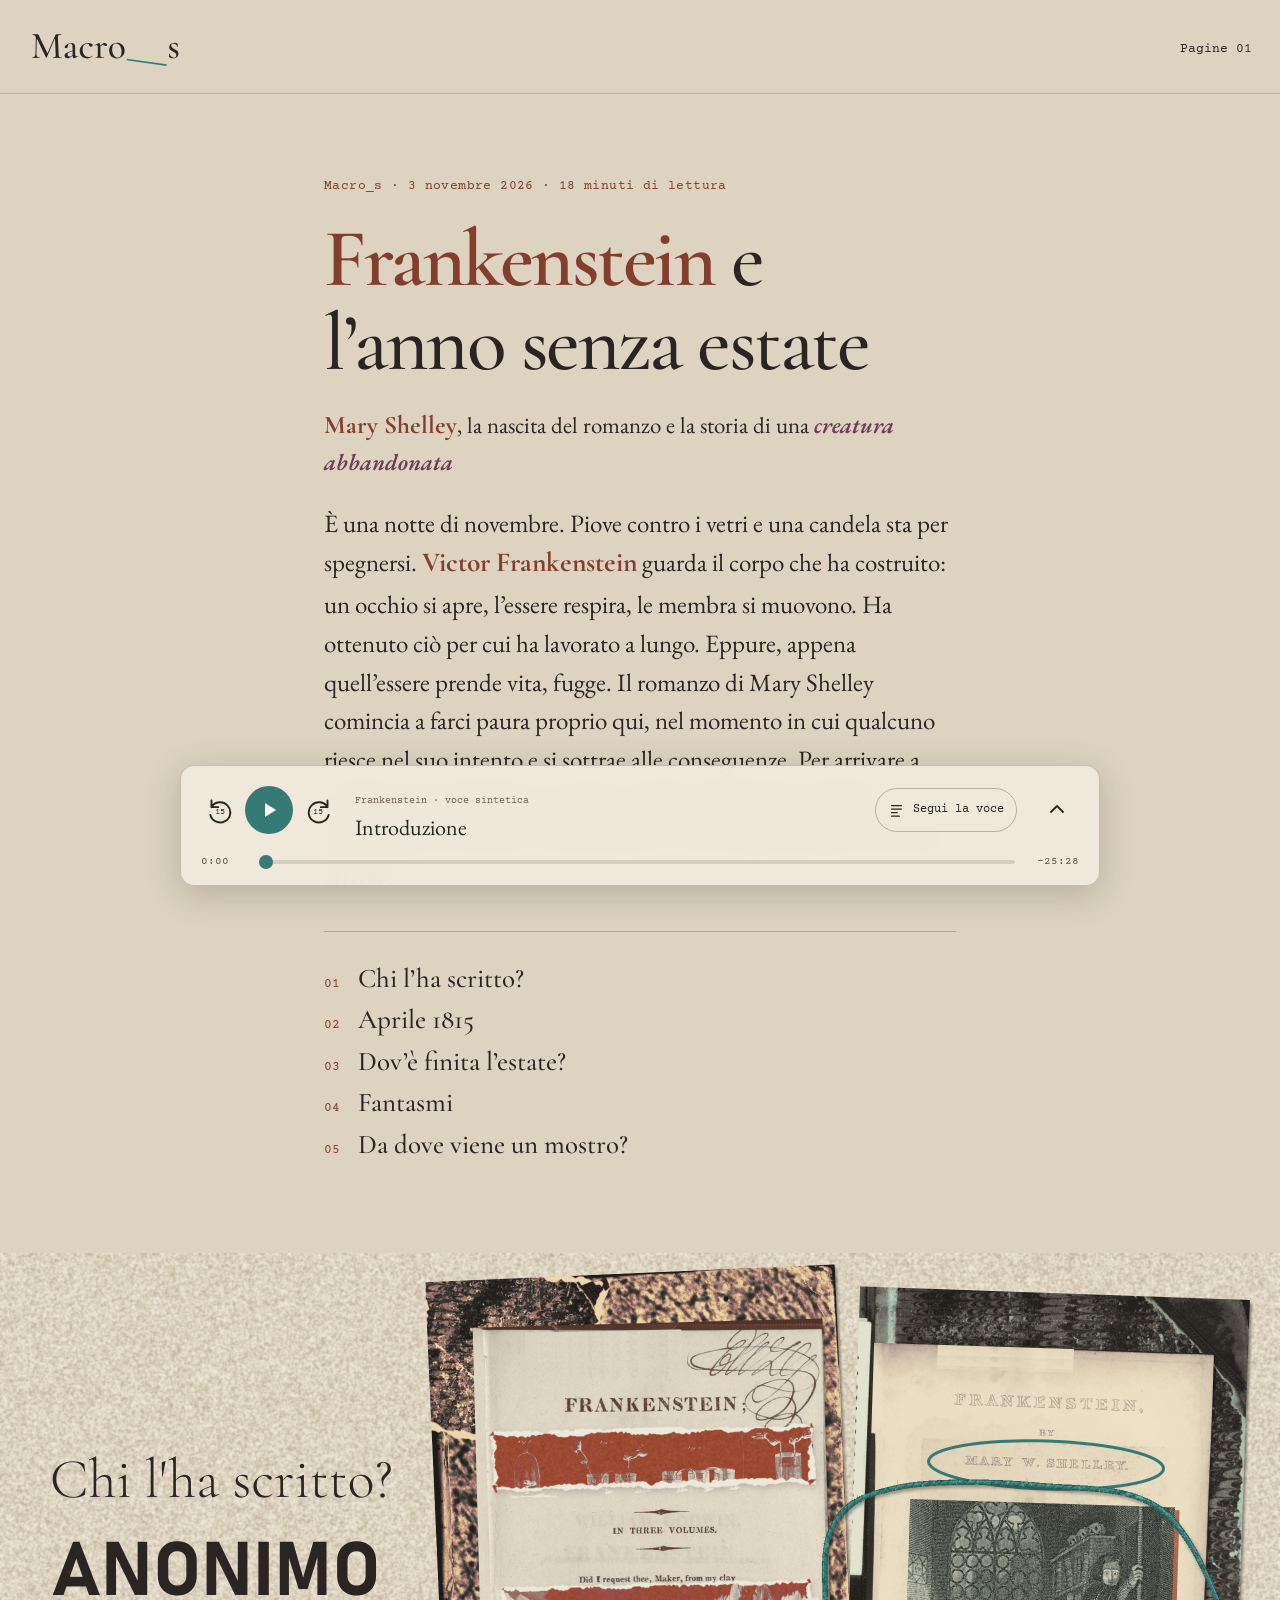
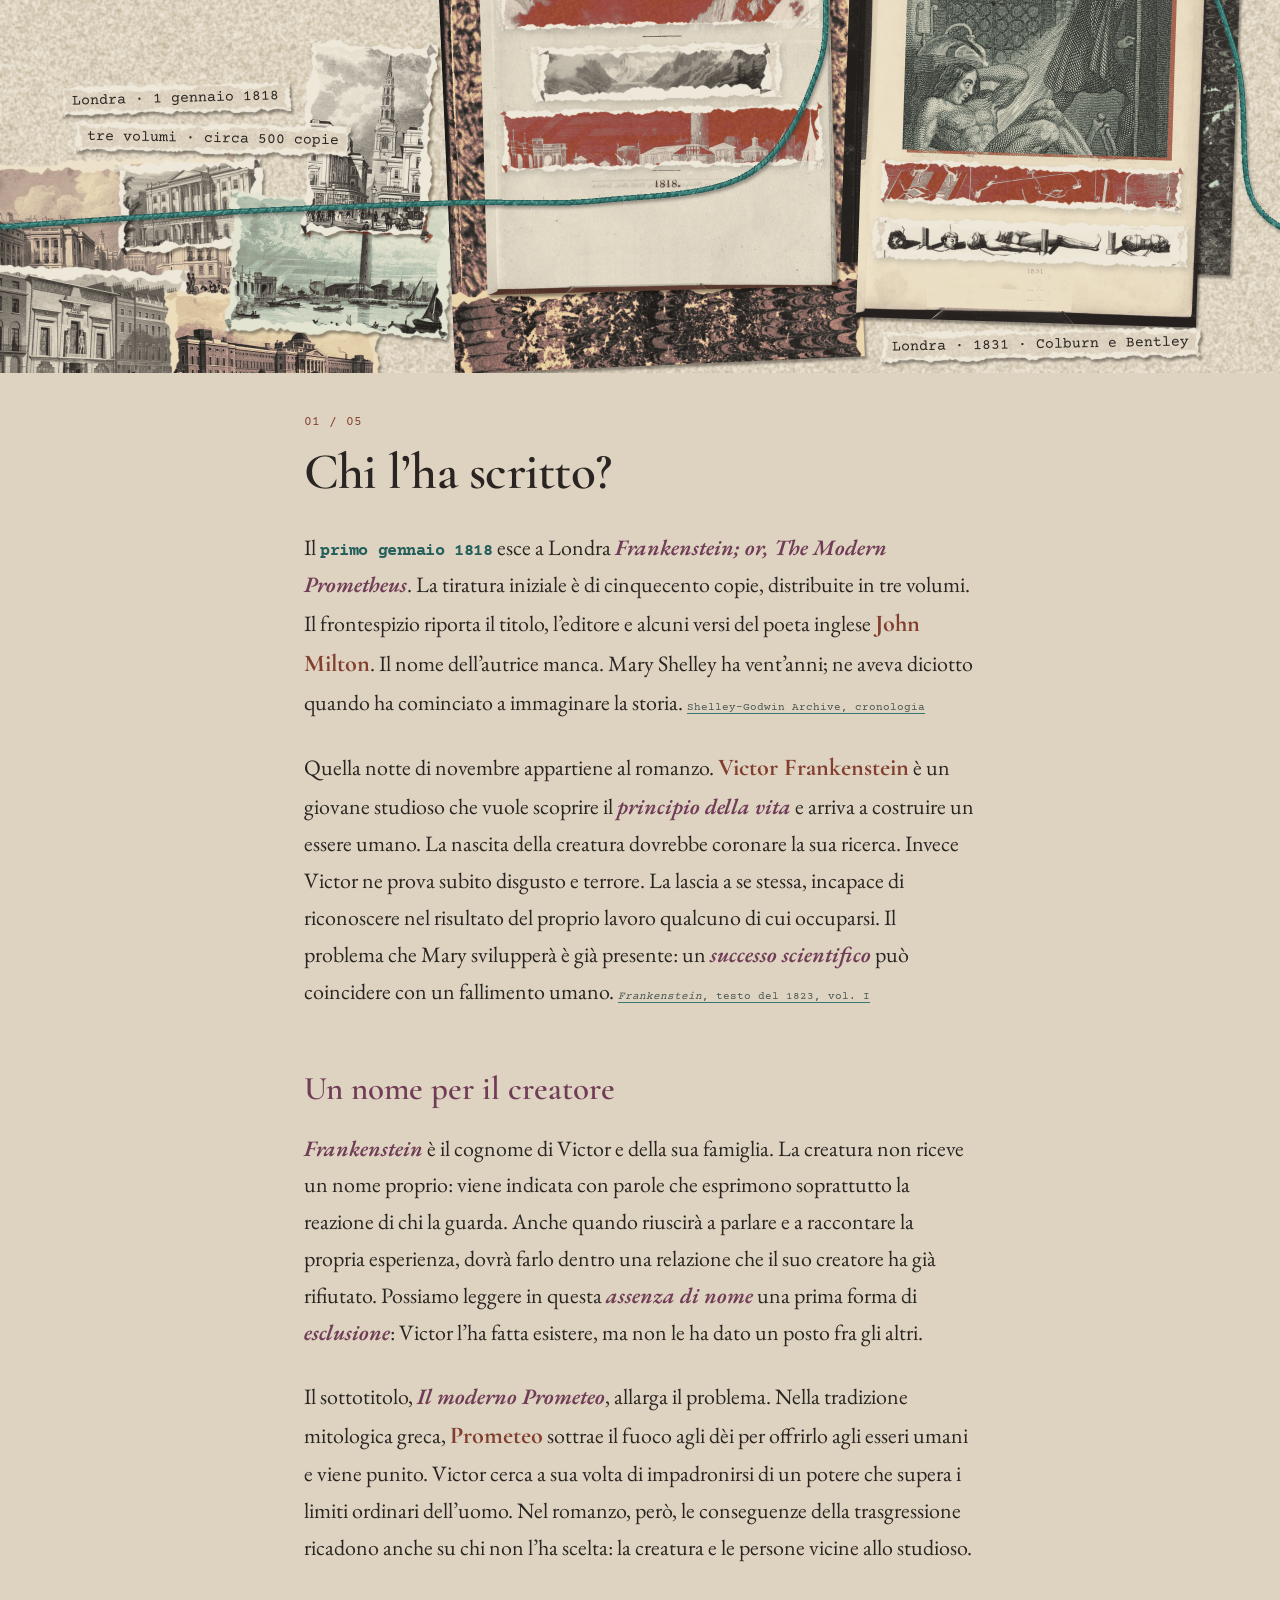
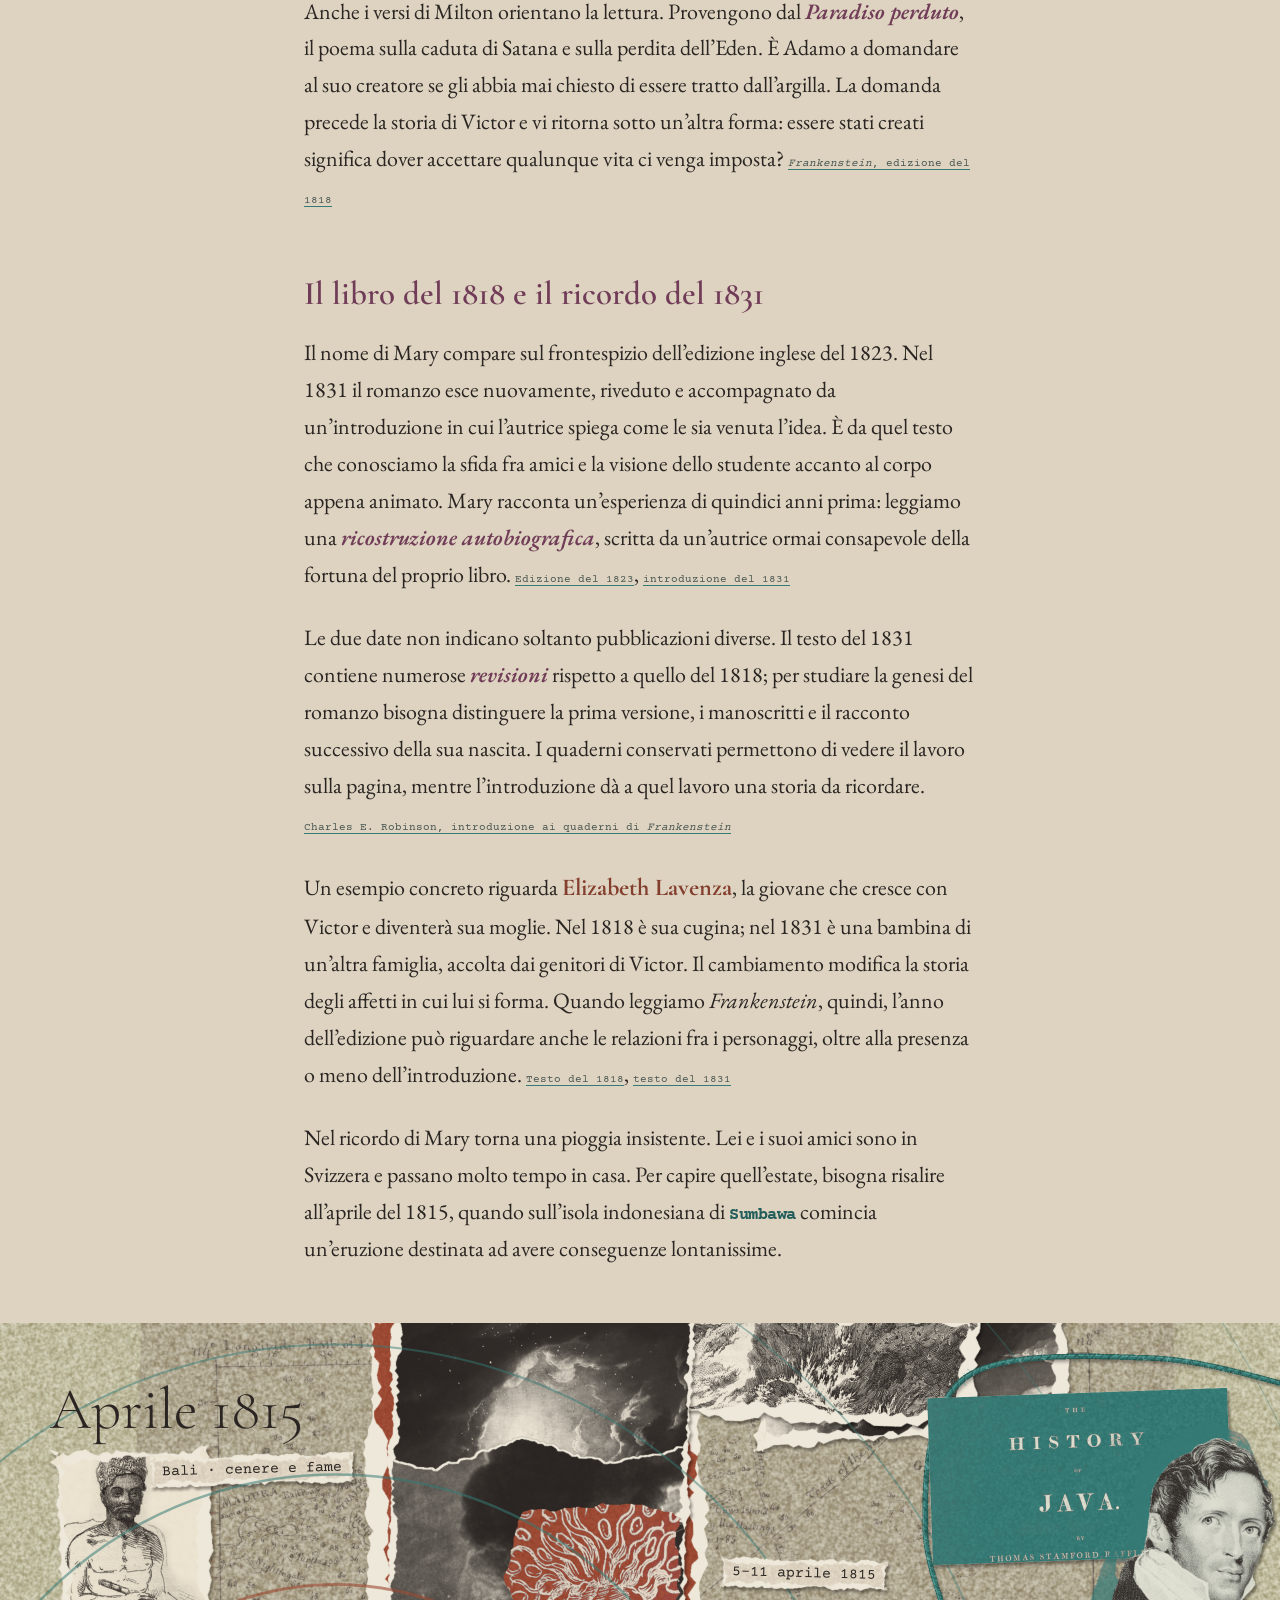
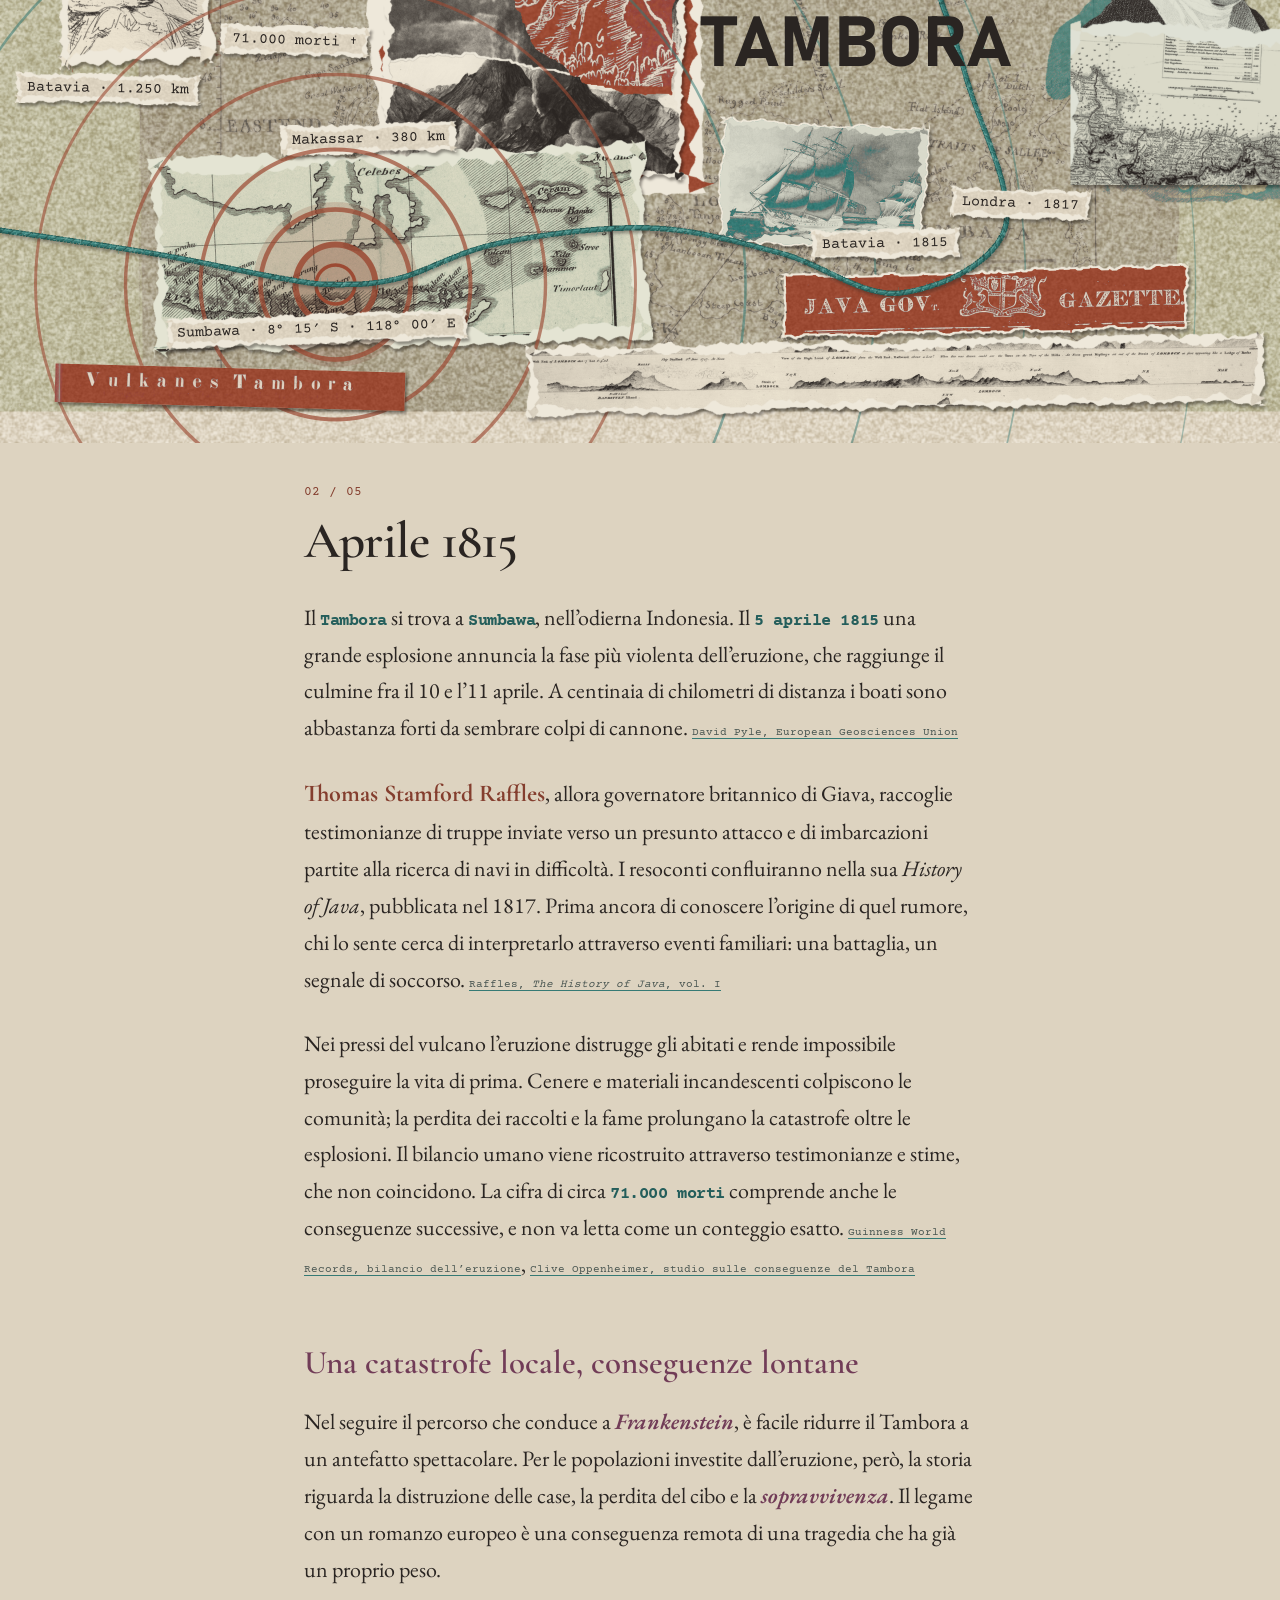
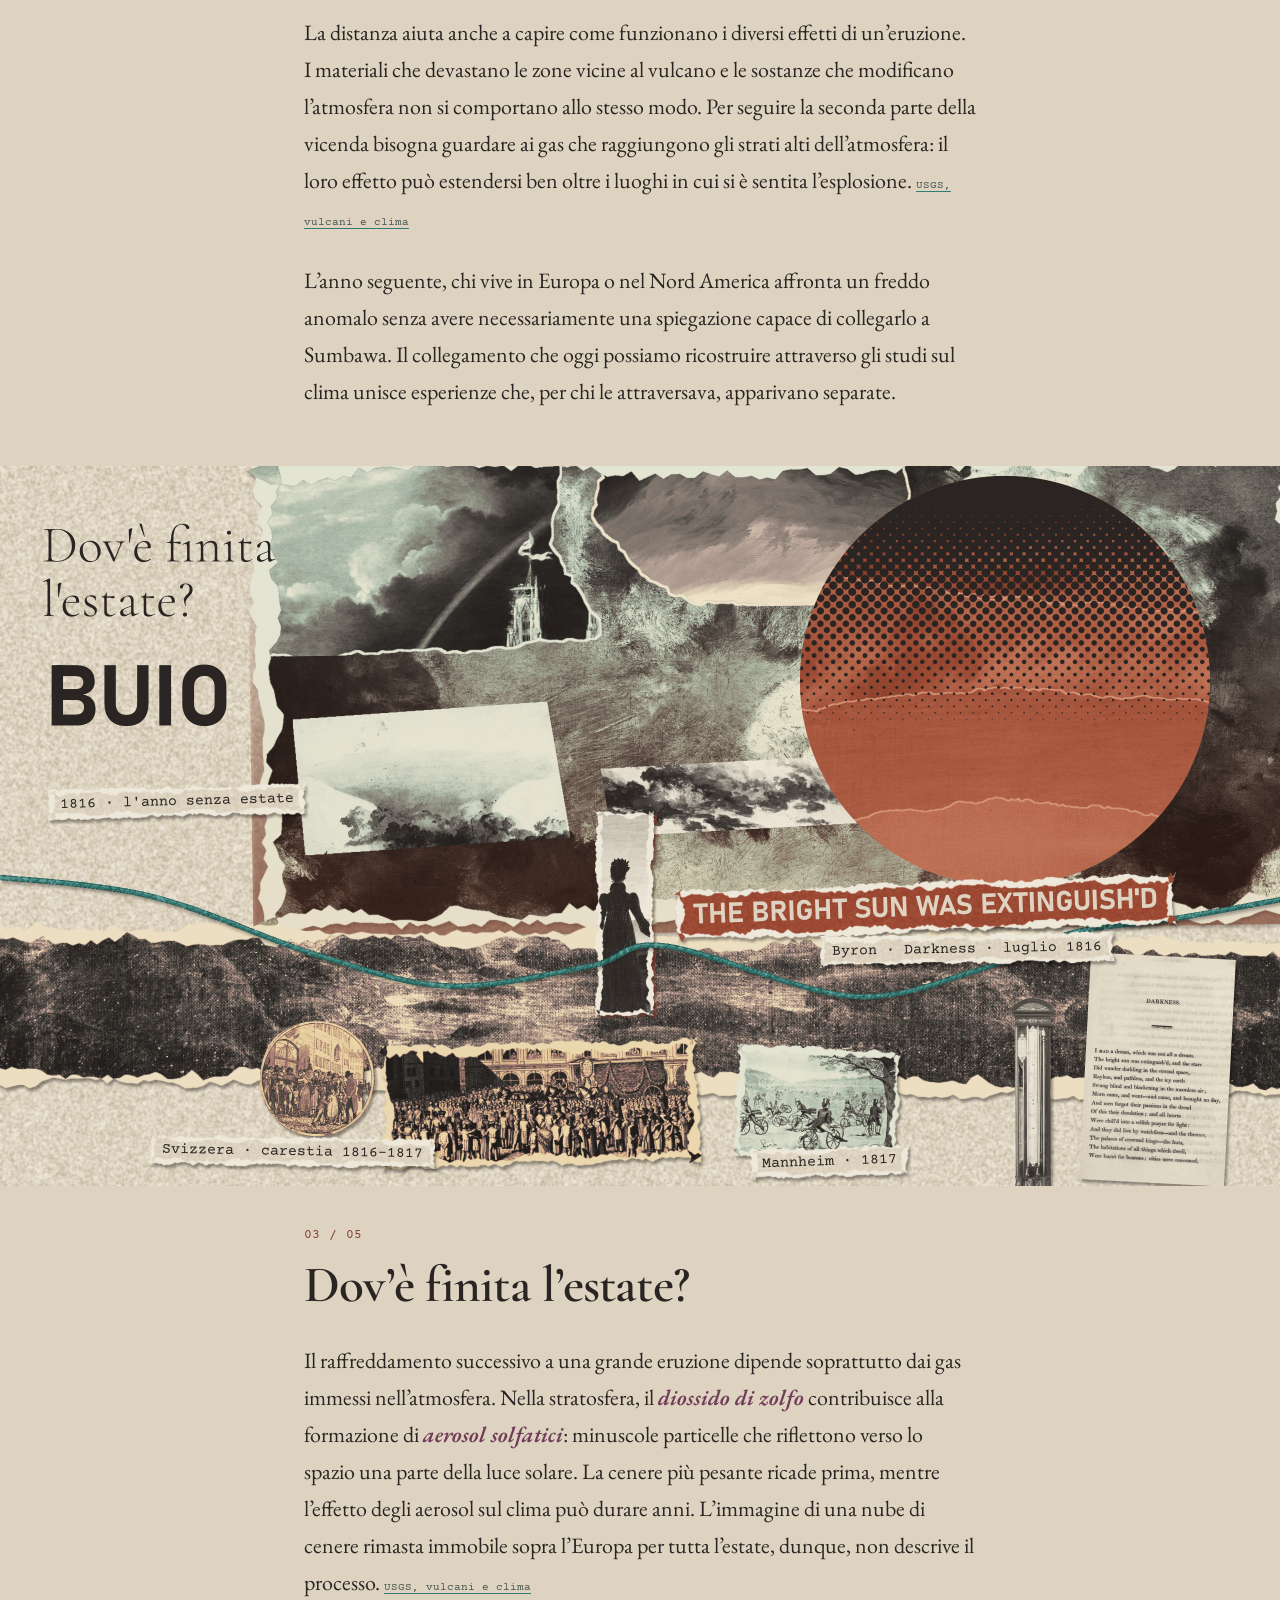
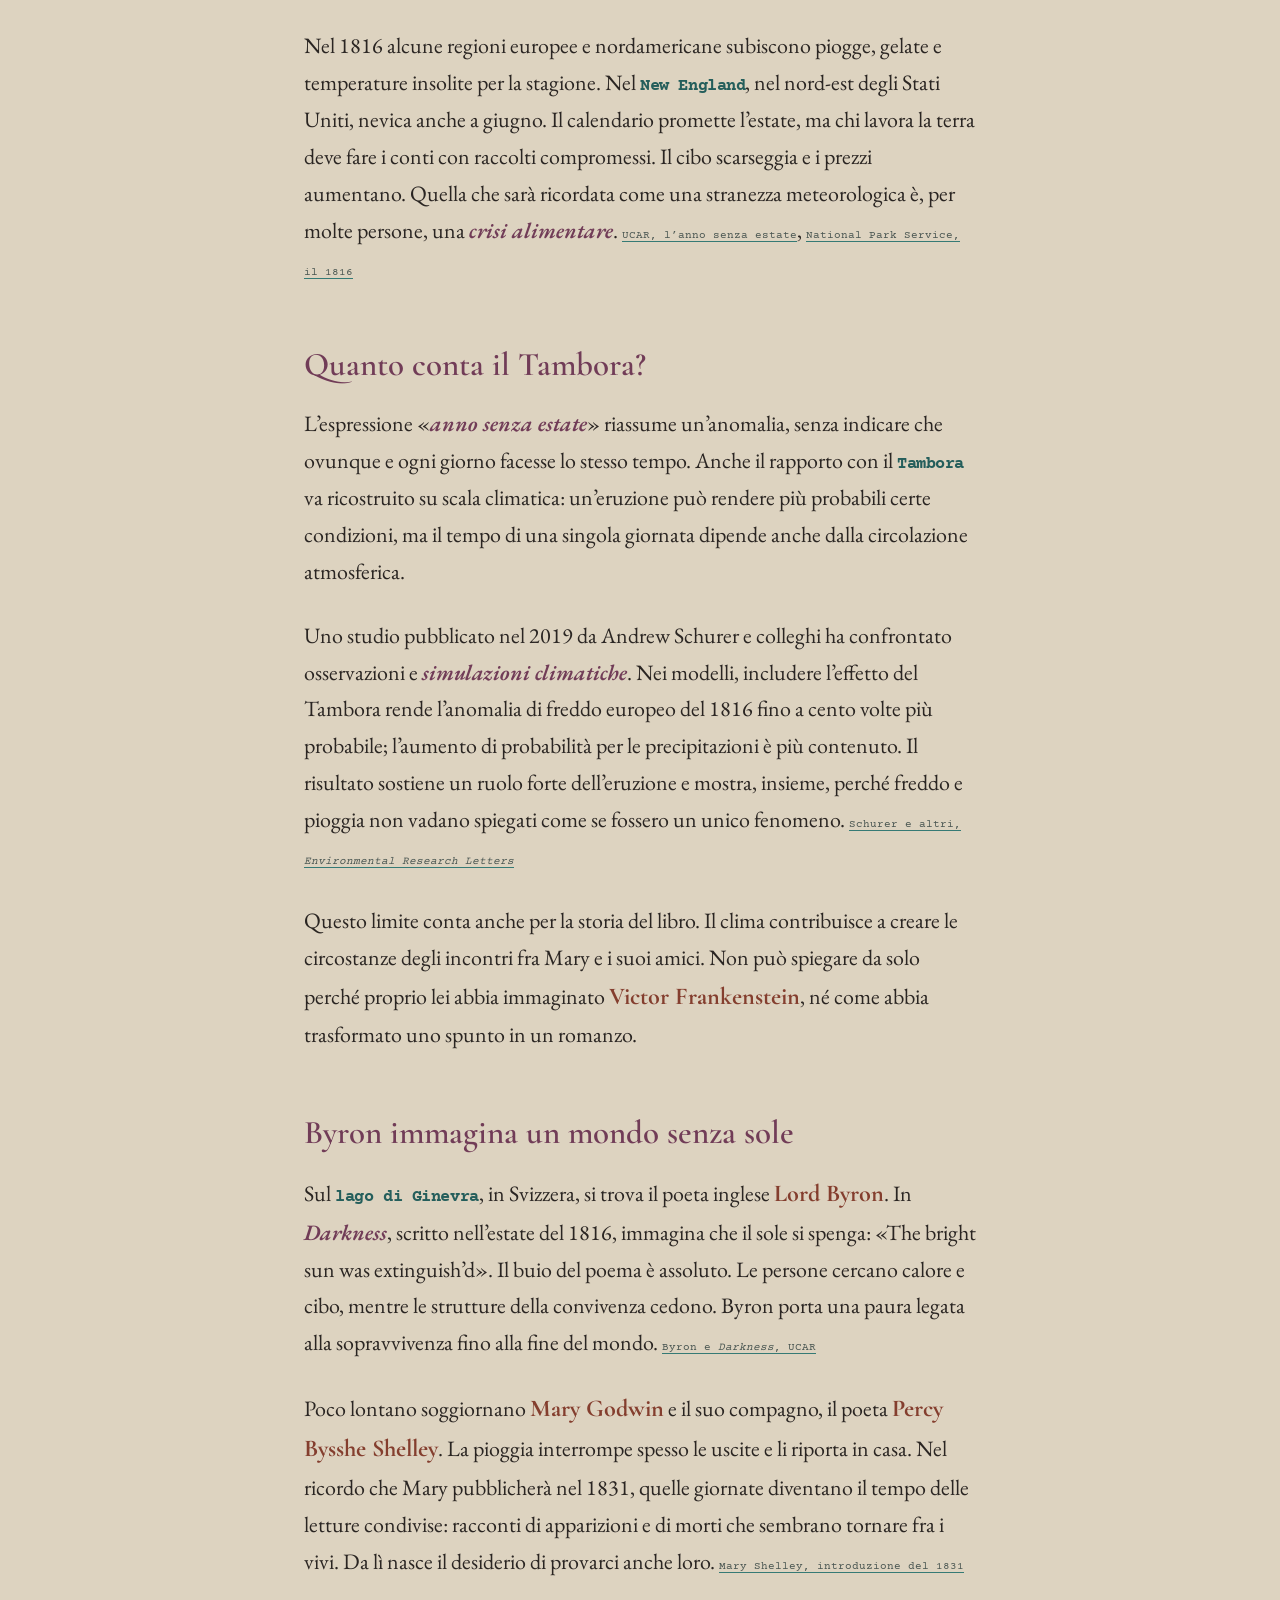
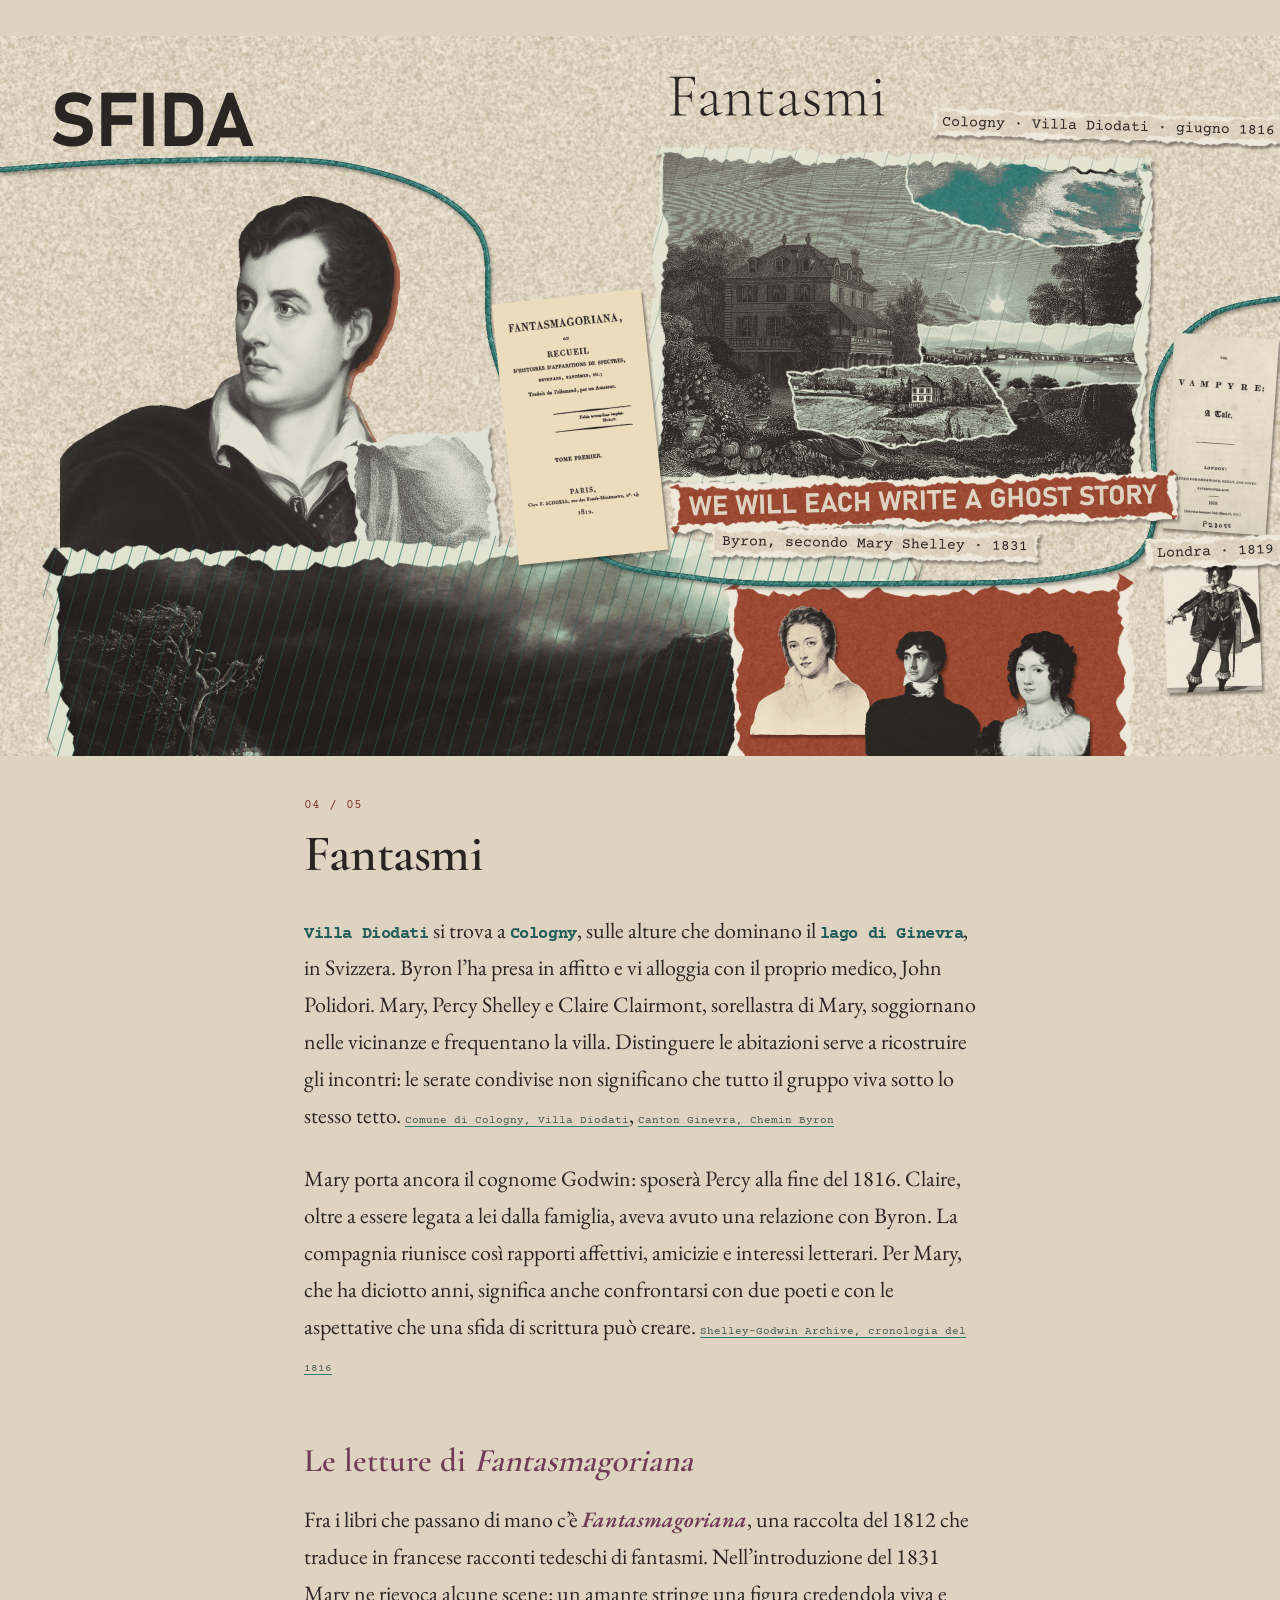
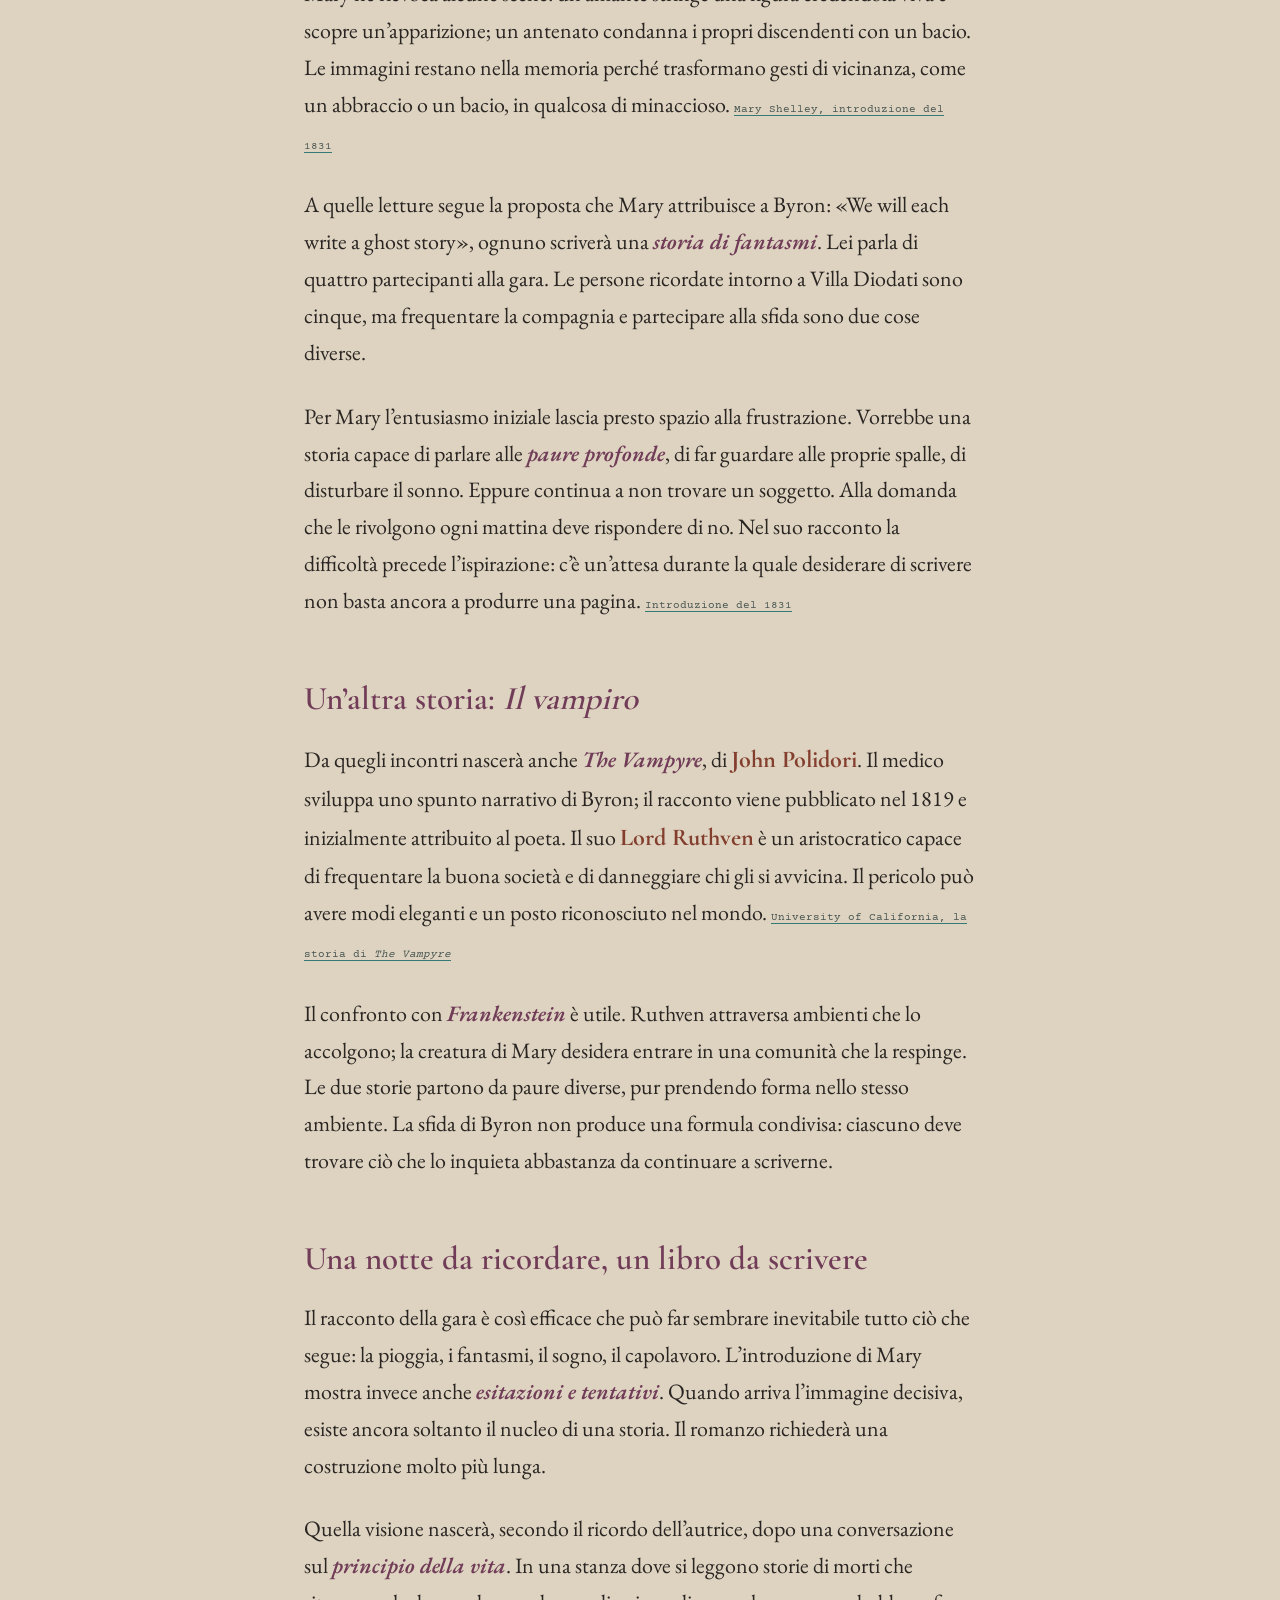
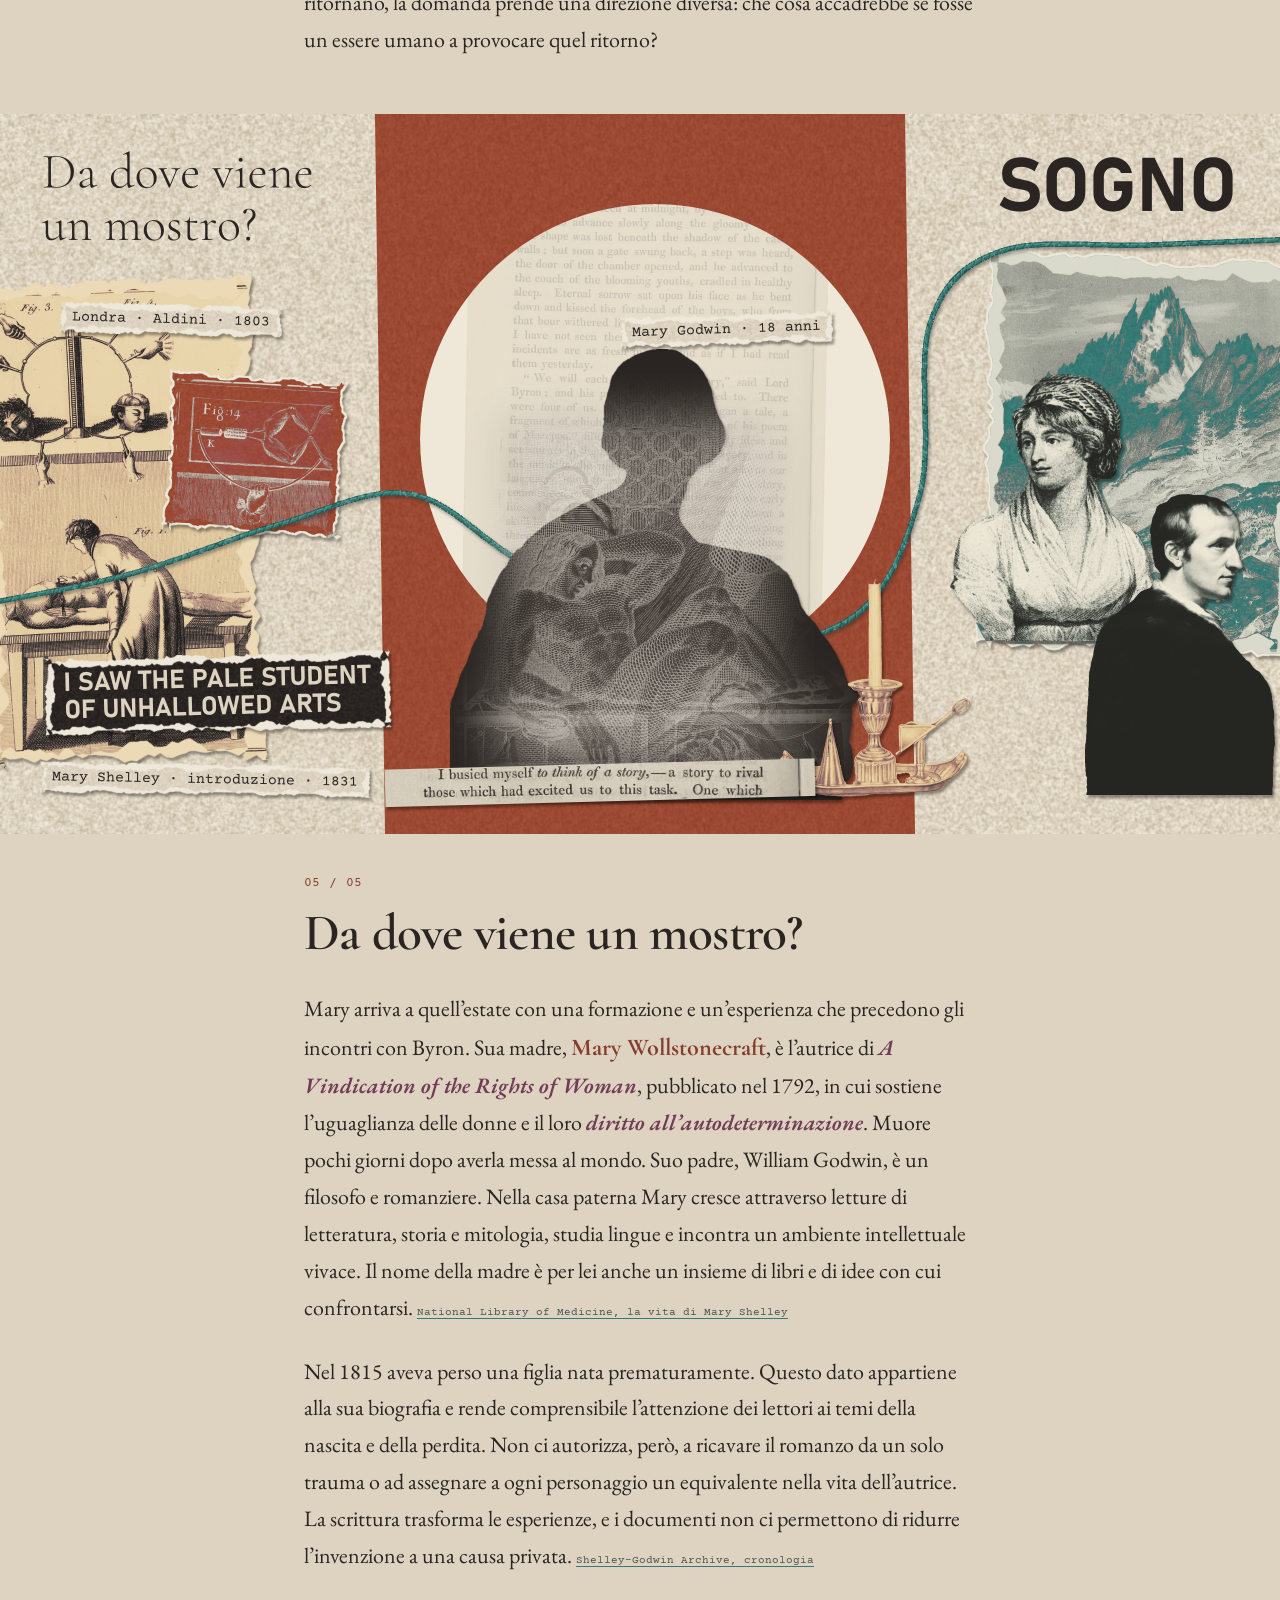
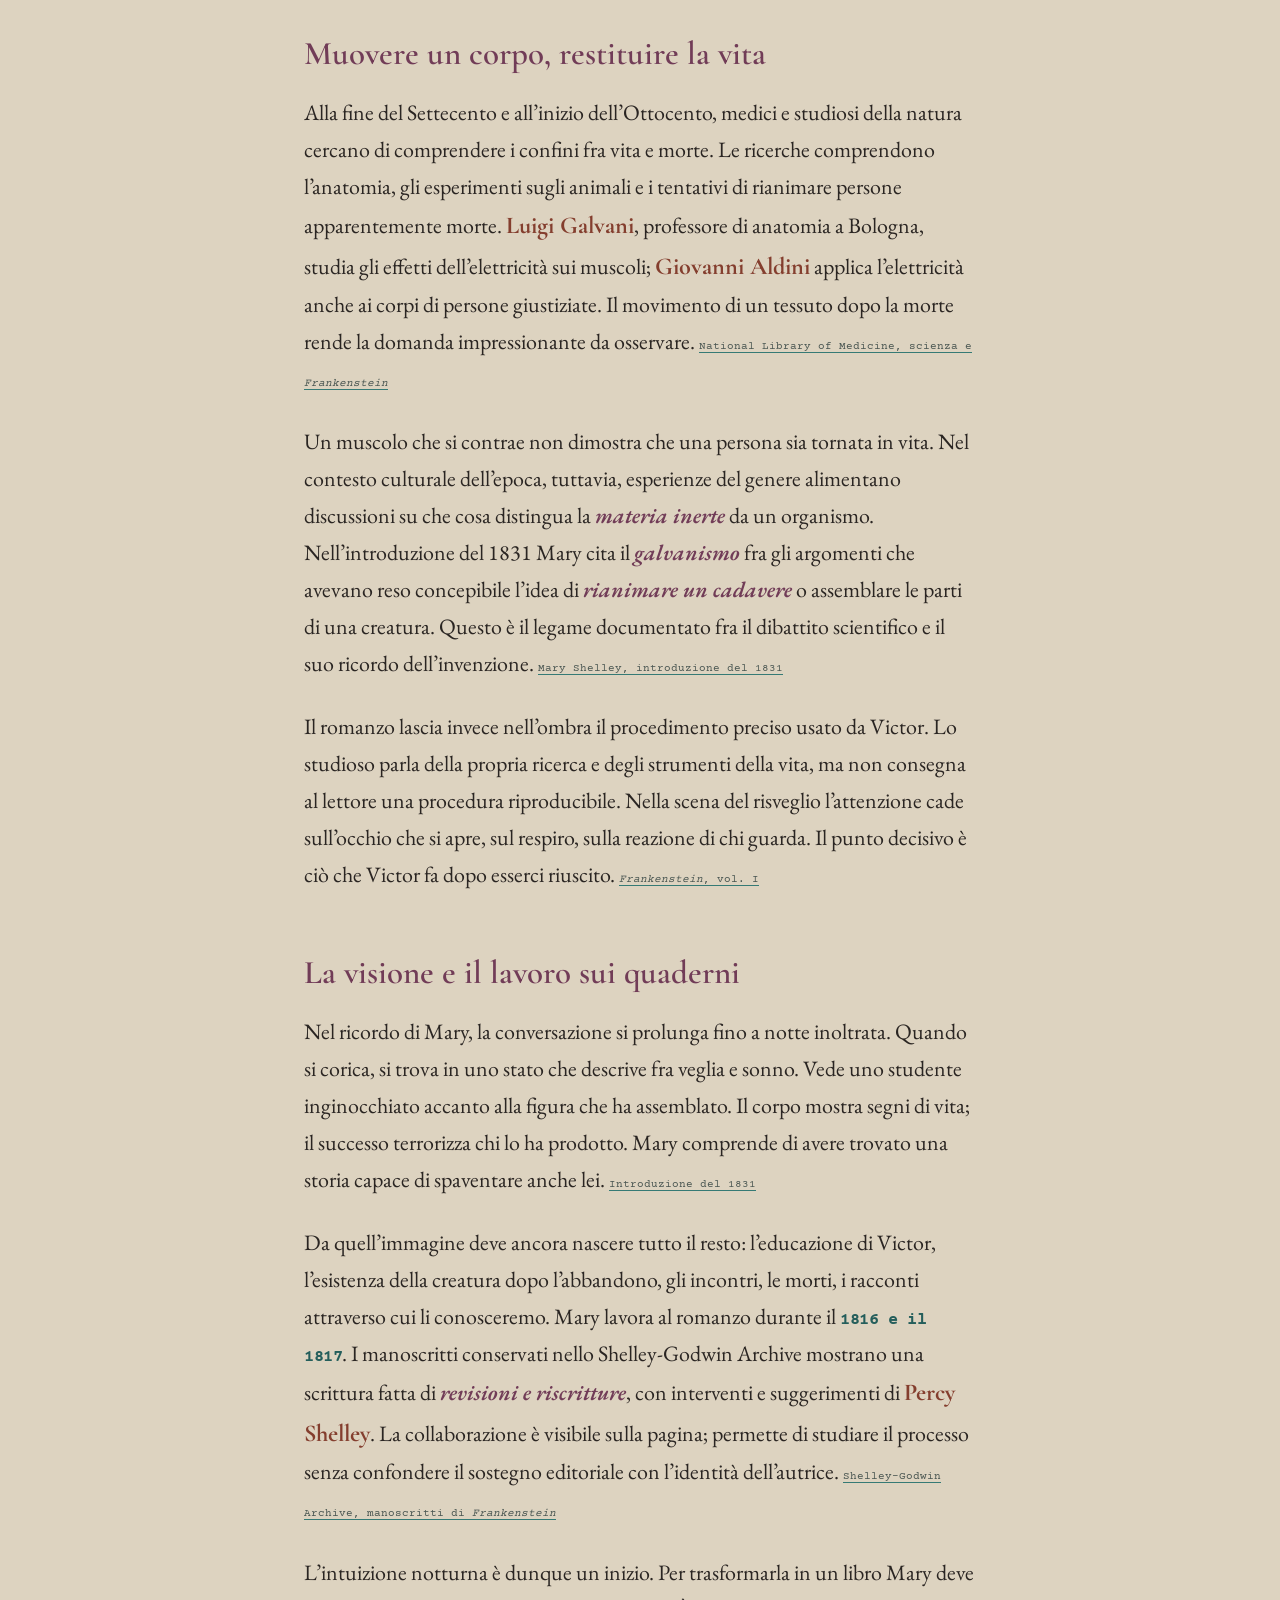
==== commit a1e68e31: "Usa il nome Pagine anche nei crediti" ====
--- a/pagine/frankenstein/index.html
+++ b/pagine/frankenstein/index.html
@@ -1,10 +1,10 @@
 <!doctype html>
 <html lang="it"><head><meta charset="utf-8"><meta name="viewport" content="width=device-width,initial-scale=1"><title>Frankenstein e l’anno senza estate · Macro_s</title><meta name="description" content="La nascita di Frankenstein: il Tambora, l’anno senza estate, Villa Diodati, la vita di Mary Shelley e la storia della creatura. Approfondimenti e fonti."><link rel="icon" type="image/svg+xml" href="immagini/logo.svg"><link rel="stylesheet" href="stile.css"><link rel="stylesheet" href="lettore.css"><meta name="theme-color" content="#DDD3C0"><meta property="og:type" content="article"><meta property="og:locale" content="it_IT"><meta property="og:title" content="Frankenstein e l’anno senza estate · Macro_s"><meta property="og:description" content="Mary Shelley, il Tambora, Villa Diodati e la nascita di Frankenstein. Un articolo illustrato con fonti e lettura audio integrale."><link rel="canonical" href="https://macro-s.github.io/pagine/frankenstein/"><meta property="og:url" content="https://macro-s.github.io/pagine/frankenstein/"><meta property="og:image" content="https://macro-s.github.io/pagine/frankenstein/immagini/c0-libro.webp"><meta name="author" content="Macro_s"><meta name="twitter:card" content="summary_large_image"><script type="application/ld+json">{"@context": "https://schema.org", "@type": "Article", "headline": "Frankenstein e l’anno senza estate", "inLanguage": "it", "author": {"@type": "Organization", "name": "Macro_s"}, "datePublished": "2026-11-03", "mainEntityOfPage": "https://macro-s.github.io/pagine/frankenstein/", "image": "https://macro-s.github.io/pagine/frankenstein/immagini/c0-libro.webp"}</script></head>
 <body id="inizio"><a class="salta" href="#articolo">Vai all’articolo</a>
-<div class="testata"><a href="../../" aria-label="Macro_s, torna alla collana Pagine"><img src="immagini/logo.svg" alt="Macro_s" width="155" height="39"></a><span>Fogli / Pagine 01</span></div>
+<div class="testata"><a href="../../" aria-label="Macro_s, torna alla collana Pagine"><img src="immagini/logo.svg" alt="Macro_s" width="155" height="39"></a><span>Pagine 01</span></div>
 <header class="colonna apertura"><p class="numero">Macro_s · <time datetime="2026-11-03">3 novembre 2026</time> · 18 minuti di lettura</p><h1><span class="titolo-opera">Frankenstein</span> e l’anno senza estate</h1><p class="sottotitolo"><span class="chiave chiave-persone">Mary Shelley</span>, la nascita del romanzo e la storia di una <span class="chiave chiave-idee">creatura abbandonata</span></p><p class="attacco">È una notte di novembre. Piove contro i vetri e una candela sta per spegnersi. <span class="chiave chiave-persone">Victor Frankenstein</span> guarda il corpo che ha costruito: un occhio si apre, l’essere respira, le membra si muovono. Ha ottenuto ciò per cui ha lavorato a lungo. Eppure, appena quell’essere prende vita, fugge. Il romanzo di Mary Shelley comincia a farci paura proprio qui, nel momento in cui qualcuno riesce nel suo intento e si sottrae alle conseguenze. Per arrivare a quella stanza dobbiamo seguire un’altra storia, fatta di libri, esperimenti, incontri e di un’estate in cui il caldo sembra non voler arrivare.</p><nav aria-label="Capitoli"><ol><li><a href="#capitolo-0"><span>01</span>Chi l’ha scritto?</a></li><li><a href="#capitolo-1"><span>02</span>Aprile 1815</a></li><li><a href="#capitolo-2"><span>03</span>Dov’è finita l’estate?</a></li><li><a href="#capitolo-3"><span>04</span>Fantasmi</a></li><li><a href="#capitolo-4"><span>05</span>Da dove viene un mostro?</a></li></ol></nav></header>
 <main id="articolo"><section id="capitolo-0" aria-labelledby="titolo-0"><figure class="quadro"><a href="immagini/c0-libro.webp" aria-label="Apri il quadro a piena risoluzione"><img src="immagini/c0-libro.webp" width="2560" height="1440" alt="Collage dei frontespizi di Frankenstein del 1818 e del 1831, con vedute di Londra e incisioni scientifiche. Testi: «Chi l’ha scritto?», «ANONIMO». Il nome Mary W. Shelley è cerchiato sul 1831." loading="lazy" decoding="async"></a></figure><div class="colonna testo"><p class="numero">01 / 05</p><h2 id="titolo-0">Chi l’ha scritto?</h2><p>Il <span class="chiave chiave-coordinate">primo gennaio 1818</span> esce a Londra <em><span class="chiave chiave-opere">Frankenstein; or, The Modern Prometheus</span></em>. La tiratura iniziale è di cinquecento copie, distribuite in tre volumi. Il frontespizio riporta il titolo, l’editore e alcuni versi del poeta inglese <span class="chiave chiave-persone">John Milton</span>. Il nome dell’autrice manca. Mary Shelley ha vent’anni; ne aveva diciotto quando ha cominciato a immaginare la storia. <a class="fonte" href="https://shelleygodwinarchive.org/contents/frankenstein/frankenstein-chronology/">Shelley-Godwin Archive, cronologia</a></p><p>Quella notte di novembre appartiene al romanzo. <span class="chiave chiave-persone">Victor Frankenstein</span> è un giovane studioso che vuole scoprire il <span class="chiave chiave-idee">principio della vita</span> e arriva a costruire un essere umano. La nascita della creatura dovrebbe coronare la sua ricerca. Invece Victor ne prova subito disgusto e terrore. La lascia a se stessa, incapace di riconoscere nel risultato del proprio lavoro qualcuno di cui occuparsi. Il problema che Mary svilupperà è già presente: un <span class="chiave chiave-idee">successo scientifico</span> può coincidere con un fallimento umano. <a class="fonte" href="https://frankensteinvariorum.github.io/fv-collation/Frankenstein_1823.html"><em>Frankenstein</em>, testo del 1823, vol. I</a></p><h3 id="capitolo-0-approfondimento-1">Un nome per il creatore</h3><p><span class="chiave chiave-opere">Frankenstein</span> è il cognome di Victor e della sua famiglia. La creatura non riceve un nome proprio: viene indicata con parole che esprimono soprattutto la reazione di chi la guarda. Anche quando riuscirà a parlare e a raccontare la propria esperienza, dovrà farlo dentro una relazione che il suo creatore ha già rifiutato. Possiamo leggere in questa <span class="chiave chiave-idee">assenza di nome</span> una prima forma di <span class="chiave chiave-idee">esclusione</span>: Victor l’ha fatta esistere, ma non le ha dato un posto fra gli altri.</p><p>Il sottotitolo, <em><span class="chiave chiave-opere">Il moderno Prometeo</span></em>, allarga il problema. Nella tradizione mitologica greca, <span class="chiave chiave-persone">Prometeo</span> sottrae il fuoco agli dèi per offrirlo agli esseri umani e viene punito. Victor cerca a sua volta di impadronirsi di un potere che supera i limiti ordinari dell’uomo. Nel romanzo, però, le conseguenze della trasgressione ricadono anche su chi non l’ha scelta: la creatura e le persone vicine allo studioso.</p><p>Anche i versi di Milton orientano la lettura. Provengono dal <em><span class="chiave chiave-opere">Paradiso perduto</span></em>, il poema sulla caduta di Satana e sulla perdita dell’Eden. È Adamo a domandare al suo creatore se gli abbia mai chiesto di essere tratto dall’argilla. La domanda precede la storia di Victor e vi ritorna sotto un’altra forma: essere stati creati significa dover accettare qualunque vita ci venga imposta? <a class="fonte" href="https://www.gutenberg.org/files/41445/41445-h/41445-h.htm"><em>Frankenstein</em>, edizione del 1818</a></p><h3 id="capitolo-0-approfondimento-2">Il libro del 1818 e il ricordo del 1831</h3><p>Il nome di Mary compare sul frontespizio dell’edizione inglese del 1823. Nel 1831 il romanzo esce nuovamente, riveduto e accompagnato da un’introduzione in cui l’autrice spiega come le sia venuta l’idea. È da quel testo che conosciamo la sfida fra amici e la visione dello studente accanto al corpo appena animato. Mary racconta un’esperienza di quindici anni prima: leggiamo una <span class="chiave chiave-idee">ricostruzione autobiografica</span>, scritta da un’autrice ormai consapevole della fortuna del proprio libro. <a class="fonte" href="https://frankensteinvariorum.github.io/fv-collation/Frankenstein_1823.html">Edizione del 1823</a>, <a class="fonte" href="https://www.gutenberg.org/files/42324/42324-h/42324-h.htm">introduzione del 1831</a></p><p>Le due date non indicano soltanto pubblicazioni diverse. Il testo del 1831 contiene numerose <span class="chiave chiave-idee">revisioni</span> rispetto a quello del 1818; per studiare la genesi del romanzo bisogna distinguere la prima versione, i manoscritti e il racconto successivo della sua nascita. I quaderni conservati permettono di vedere il lavoro sulla pagina, mentre l’introduzione dà a quel lavoro una storia da ricordare. <a class="fonte" href="https://shelleygodwinarchive.org/contents/frankenstein/the-frankenstein-notebooks-introduction/">Charles E. Robinson, introduzione ai quaderni di <em>Frankenstein</em></a></p><p>Un esempio concreto riguarda <span class="chiave chiave-persone">Elizabeth Lavenza</span>, la giovane che cresce con Victor e diventerà sua moglie. Nel 1818 è sua cugina; nel 1831 è una bambina di un’altra famiglia, accolta dai genitori di Victor. Il cambiamento modifica la storia degli affetti in cui lui si forma. Quando leggiamo <em>Frankenstein</em>, quindi, l’anno dell’edizione può riguardare anche le relazioni fra i personaggi, oltre alla presenza o meno dell’introduzione. <a class="fonte" href="https://www.gutenberg.org/files/41445/41445-h/41445-h.htm">Testo del 1818</a>, <a class="fonte" href="https://www.gutenberg.org/files/42324/42324-h/42324-h.htm">testo del 1831</a></p><p>Nel ricordo di Mary torna una pioggia insistente. Lei e i suoi amici sono in Svizzera e passano molto tempo in casa. Per capire quell’estate, bisogna risalire all’aprile del 1815, quando sull’isola indonesiana di <span class="chiave chiave-coordinate">Sumbawa</span> comincia un’eruzione destinata ad avere conseguenze lontanissime.</p></div></section><section id="capitolo-1" aria-labelledby="titolo-1"><figure class="quadro"><a href="immagini/c1-vulcano.webp" aria-label="Apri il quadro a piena risoluzione"><img src="immagini/c1-vulcano.webp" width="2560" height="1440" alt="Mappa di Sumbawa attraversata da cerchi concentrici, nube composta da incisioni di eruzioni, Raffles e un raja di Bali. Testi: «Aprile 1815», «TAMBORA», «5–11 aprile 1815», «71.000 morti †»." loading="lazy" decoding="async"></a></figure><div class="colonna testo"><p class="numero">02 / 05</p><h2 id="titolo-1">Aprile 1815</h2><p>Il <span class="chiave chiave-coordinate">Tambora</span> si trova a <span class="chiave chiave-coordinate">Sumbawa</span>, nell’odierna Indonesia. Il <span class="chiave chiave-coordinate">5 aprile 1815</span> una grande esplosione annuncia la fase più violenta dell’eruzione, che raggiunge il culmine fra il 10 e l’11 aprile. A centinaia di chilometri di distanza i boati sono abbastanza forti da sembrare colpi di cannone. <a class="fonte" href="https://blogs.egu.eu/network/volcanicdegassing/2015/04/03/the-great-eruption-of-tambora-april-1815/">David Pyle, European Geosciences Union</a></p><p><span class="chiave chiave-persone">Thomas Stamford Raffles</span>, allora governatore britannico di Giava, raccoglie testimonianze di truppe inviate verso un presunto attacco e di imbarcazioni partite alla ricerca di navi in difficoltà. I resoconti confluiranno nella sua <em>History of Java</em>, pubblicata nel 1817. Prima ancora di conoscere l’origine di quel rumore, chi lo sente cerca di interpretarlo attraverso eventi familiari: una battaglia, un segnale di soccorso. <a class="fonte" href="https://opac.uma.ac.id/repository/thomas-s-raffles-the-history-of-java-vol-01.pdf">Raffles, <em>The History of Java</em>, vol. I</a></p><p>Nei pressi del vulcano l’eruzione distrugge gli abitati e rende impossibile proseguire la vita di prima. Cenere e materiali incandescenti colpiscono le comunità; la perdita dei raccolti e la fame prolungano la catastrofe oltre le esplosioni. Il bilancio umano viene ricostruito attraverso testimonianze e stime, che non coincidono. La cifra di circa <span class="chiave chiave-coordinate">71.000 morti</span> comprende anche le conseguenze successive, e non va letta come un conteggio esatto. <a class="fonte" href="https://www.guinnessworldrecords.com/world-records/highest-death-toll-from-a-volcanic-eruption">Guinness World Records, bilancio dell’eruzione</a>, <a class="fonte" href="https://journals.sagepub.com/doi/10.1191/0309133303pp379ra">Clive Oppenheimer, studio sulle conseguenze del Tambora</a></p><h3 id="capitolo-1-approfondimento-1">Una catastrofe locale, conseguenze lontane</h3><p>Nel seguire il percorso che conduce a <em><span class="chiave chiave-opere">Frankenstein</span></em>, è facile ridurre il Tambora a un antefatto spettacolare. Per le popolazioni investite dall’eruzione, però, la storia riguarda la distruzione delle case, la perdita del cibo e la <span class="chiave chiave-idee">sopravvivenza</span>. Il legame con un romanzo europeo è una conseguenza remota di una tragedia che ha già un proprio peso.</p><p>La distanza aiuta anche a capire come funzionano i diversi effetti di un’eruzione. I materiali che devastano le zone vicine al vulcano e le sostanze che modificano l’atmosfera non si comportano allo stesso modo. Per seguire la seconda parte della vicenda bisogna guardare ai gas che raggiungono gli strati alti dell’atmosfera: il loro effetto può estendersi ben oltre i luoghi in cui si è sentita l’esplosione. <a class="fonte" href="https://www.usgs.gov/programs/VHP/volcanoes-can-affect-climate">USGS, vulcani e clima</a></p><p>L’anno seguente, chi vive in Europa o nel Nord America affronta un freddo anomalo senza avere necessariamente una spiegazione capace di collegarlo a Sumbawa. Il collegamento che oggi possiamo ricostruire attraverso gli studi sul clima unisce esperienze che, per chi le attraversava, apparivano separate.</p></div></section><section id="capitolo-2" aria-labelledby="titolo-2"><figure class="quadro"><a href="immagini/c2-anno-senza-estate.webp" aria-label="Apri il quadro a piena risoluzione"><img src="immagini/c2-anno-senza-estate.webp" width="2560" height="1440" alt="Cieli dipinti, una figura di spalle davanti a un sole oscurato, medaglia della carestia, carro del raccolto, draisina e barometro. Testi: «Dov’è finita l’estate?», «BUIO», «THE BRIGHT SUN WAS EXTINGUISH’D», Byron, Darkness, luglio 1816." loading="lazy" decoding="async"></a></figure><div class="colonna testo"><p class="numero">03 / 05</p><h2 id="titolo-2">Dov’è finita l’estate?</h2><p>Il raffreddamento successivo a una grande eruzione dipende soprattutto dai gas immessi nell’atmosfera. Nella stratosfera, il <span class="chiave chiave-idee">diossido di zolfo</span> contribuisce alla formazione di <span class="chiave chiave-idee">aerosol solfatici</span>: minuscole particelle che riflettono verso lo spazio una parte della luce solare. La cenere più pesante ricade prima, mentre l’effetto degli aerosol sul clima può durare anni. L’immagine di una nube di cenere rimasta immobile sopra l’Europa per tutta l’estate, dunque, non descrive il processo. <a class="fonte" href="https://www.usgs.gov/programs/VHP/volcanoes-can-affect-climate">USGS, vulcani e clima</a></p><p>Nel 1816 alcune regioni europee e nordamericane subiscono piogge, gelate e temperature insolite per la stagione. Nel <span class="chiave chiave-coordinate">New England</span>, nel nord-est degli Stati Uniti, nevica anche a giugno. Il calendario promette l’estate, ma chi lavora la terra deve fare i conti con raccolti compromessi. Il cibo scarseggia e i prezzi aumentano. Quella che sarà ricordata come una stranezza meteorologica è, per molte persone, una <span class="chiave chiave-idee">crisi alimentare</span>. <a class="fonte" href="https://scied.ucar.edu/learning-zone/how-climate-works/mount-tambora-and-year-without-summer">UCAR, l’anno senza estate</a>, <a class="fonte" href="https://home.nps.gov/articles/000/1816-the-year-without-summer.htm">National Park Service, il 1816</a></p><h3 id="capitolo-2-approfondimento-1">Quanto conta il Tambora?</h3><p>L’espressione «<span class="chiave chiave-idee">anno senza estate</span>» riassume un’anomalia, senza indicare che ovunque e ogni giorno facesse lo stesso tempo. Anche il rapporto con il <span class="chiave chiave-coordinate">Tambora</span> va ricostruito su scala climatica: un’eruzione può rendere più probabili certe condizioni, ma il tempo di una singola giornata dipende anche dalla circolazione atmosferica.</p><p>Uno studio pubblicato nel 2019 da Andrew Schurer e colleghi ha confrontato osservazioni e <span class="chiave chiave-idee">simulazioni climatiche</span>. Nei modelli, includere l’effetto del Tambora rende l’anomalia di freddo europeo del 1816 fino a cento volte più probabile; l’aumento di probabilità per le precipitazioni è più contenuto. Il risultato sostiene un ruolo forte dell’eruzione e mostra, insieme, perché freddo e pioggia non vadano spiegati come se fossero un unico fenomeno. <a class="fonte" href="https://www.research.ed.ac.uk/en/publications/disentangling-the-causes-of-the-1816-european-year-without-a-summ/">Schurer e altri, <em>Environmental Research Letters</em></a></p><p>Questo limite conta anche per la storia del libro. Il clima contribuisce a creare le circostanze degli incontri fra Mary e i suoi amici. Non può spiegare da solo perché proprio lei abbia immaginato <span class="chiave chiave-persone">Victor Frankenstein</span>, né come abbia trasformato uno spunto in un romanzo.</p><h3 id="capitolo-2-approfondimento-2">Byron immagina un mondo senza sole</h3><p>Sul <span class="chiave chiave-coordinate">lago di Ginevra</span>, in Svizzera, si trova il poeta inglese <span class="chiave chiave-persone">Lord Byron</span>. In <em><span class="chiave chiave-opere">Darkness</span></em>, scritto nell’estate del 1816, immagina che il sole si spenga: «The bright sun was extinguish’d». Il buio del poema è assoluto. Le persone cercano calore e cibo, mentre le strutture della convivenza cedono. Byron porta una paura legata alla sopravvivenza fino alla fine del mondo. <a class="fonte" href="https://scied.ucar.edu/learning-zone/how-climate-works/mount-tambora-and-year-without-summer">Byron e <em>Darkness</em>, UCAR</a></p><p>Poco lontano soggiornano <span class="chiave chiave-persone">Mary Godwin</span> e il suo compagno, il poeta <span class="chiave chiave-persone">Percy Bysshe Shelley</span>. La pioggia interrompe spesso le uscite e li riporta in casa. Nel ricordo che Mary pubblicherà nel 1831, quelle giornate diventano il tempo delle letture condivise: racconti di apparizioni e di morti che sembrano tornare fra i vivi. Da lì nasce il desiderio di provarci anche loro. <a class="fonte" href="https://www.gutenberg.org/files/42324/42324-h/42324-h.htm">Mary Shelley, introduzione del 1831</a></p></div></section><section id="capitolo-3" aria-labelledby="titolo-3"><figure class="quadro"><a href="immagini/c3-villa-diodati.webp" aria-label="Apri il quadro a piena risoluzione"><img src="immagini/c3-villa-diodati.webp" width="2560" height="1440" alt="Byron, Villa Diodati sotto la pioggia, Fantasmagoriana, Percy Shelley, Polidori, Claire Clairmont e The Vampyre. Testi: «Fantasmi», «SFIDA», «WE WILL EACH WRITE A GHOST STORY», Byron secondo Mary Shelley, 1831." loading="lazy" decoding="async"></a></figure><div class="colonna testo"><p class="numero">04 / 05</p><h2 id="titolo-3">Fantasmi</h2><p><span class="chiave chiave-coordinate">Villa Diodati</span> si trova a <span class="chiave chiave-coordinate">Cologny</span>, sulle alture che dominano il <span class="chiave chiave-coordinate">lago di Ginevra</span>, in Svizzera. Byron l’ha presa in affitto e vi alloggia con il proprio medico, John Polidori. Mary, Percy Shelley e Claire Clairmont, sorellastra di Mary, soggiornano nelle vicinanze e frequentano la villa. Distinguere le abitazioni serve a ricostruire gli incontri: le serate condivise non significano che tutto il gruppo viva sotto lo stesso tetto. <a class="fonte" href="https://www.cologny.ch/decouvrir-cologny/sites-remarquables/villa-diodati">Comune di Cologny, Villa Diodati</a>, <a class="fonte" href="https://noms-geographiques.app.ge.ch/voie/geneve/chemin-byron">Canton Ginevra, Chemin Byron</a></p><p>Mary porta ancora il cognome Godwin: sposerà Percy alla fine del 1816. Claire, oltre a essere legata a lei dalla famiglia, aveva avuto una relazione con Byron. La compagnia riunisce così rapporti affettivi, amicizie e interessi letterari. Per Mary, che ha diciotto anni, significa anche confrontarsi con due poeti e con le aspettative che una sfida di scrittura può creare. <a class="fonte" href="https://shelleygodwinarchive.org/contents/frankenstein/frankenstein-chronology/">Shelley-Godwin Archive, cronologia del 1816</a></p><h3 id="capitolo-3-approfondimento-1">Le letture di <em>Fantasmagoriana</em></h3><p>Fra i libri che passano di mano c’è <em><span class="chiave chiave-opere">Fantasmagoriana</span></em>, una raccolta del 1812 che traduce in francese racconti tedeschi di fantasmi. Nell’introduzione del 1831 Mary ne rievoca alcune scene: un amante stringe una figura credendola viva e scopre un’apparizione; un antenato condanna i propri discendenti con un bacio. Le immagini restano nella memoria perché trasformano gesti di vicinanza, come un abbraccio o un bacio, in qualcosa di minaccioso. <a class="fonte" href="https://www.gutenberg.org/files/42324/42324-h/42324-h.htm">Mary Shelley, introduzione del 1831</a></p><p>A quelle letture segue la proposta che Mary attribuisce a Byron: «We will each write a ghost story», ognuno scriverà una <span class="chiave chiave-idee">storia di fantasmi</span>. Lei parla di quattro partecipanti alla gara. Le persone ricordate intorno a Villa Diodati sono cinque, ma frequentare la compagnia e partecipare alla sfida sono due cose diverse.</p><p>Per Mary l’entusiasmo iniziale lascia presto spazio alla frustrazione. Vorrebbe una storia capace di parlare alle <span class="chiave chiave-idee">paure profonde</span>, di far guardare alle proprie spalle, di disturbare il sonno. Eppure continua a non trovare un soggetto. Alla domanda che le rivolgono ogni mattina deve rispondere di no. Nel suo racconto la difficoltà precede l’ispirazione: c’è un’attesa durante la quale desiderare di scrivere non basta ancora a produrre una pagina. <a class="fonte" href="https://www.gutenberg.org/files/42324/42324-h/42324-h.htm">Introduzione del 1831</a></p><h3 id="capitolo-3-approfondimento-2">Un’altra storia: <em>Il vampiro</em></h3><p>Da quegli incontri nascerà anche <em><span class="chiave chiave-opere">The Vampyre</span></em>, di <span class="chiave chiave-persone">John Polidori</span>. Il medico sviluppa uno spunto narrativo di Byron; il racconto viene pubblicato nel 1819 e inizialmente attribuito al poeta. Il suo <span class="chiave chiave-persone">Lord Ruthven</span> è un aristocratico capace di frequentare la buona società e di danneggiare chi gli si avvicina. Il pericolo può avere modi eleganti e un posto riconosciuto nel mondo. <a class="fonte" href="https://help.hathitrust.universityofcalifornia.edu/support/solutions/articles/9000246923-lords-of-suckosity-a-tour-of-nineteenth-century-vampires-in-british-literature">University of California, la storia di <em>The Vampyre</em></a></p><p>Il confronto con <em><span class="chiave chiave-opere">Frankenstein</span></em> è utile. Ruthven attraversa ambienti che lo accolgono; la creatura di Mary desidera entrare in una comunità che la respinge. Le due storie partono da paure diverse, pur prendendo forma nello stesso ambiente. La sfida di Byron non produce una formula condivisa: ciascuno deve trovare ciò che lo inquieta abbastanza da continuare a scriverne.</p><h3 id="capitolo-3-approfondimento-3">Una notte da ricordare, un libro da scrivere</h3><p>Il racconto della gara è così efficace che può far sembrare inevitabile tutto ciò che segue: la pioggia, i fantasmi, il sogno, il capolavoro. L’introduzione di Mary mostra invece anche <span class="chiave chiave-idee">esitazioni e tentativi</span>. Quando arriva l’immagine decisiva, esiste ancora soltanto il nucleo di una storia. Il romanzo richiederà una costruzione molto più lunga.</p><p>Quella visione nascerà, secondo il ricordo dell’autrice, dopo una conversazione sul <span class="chiave chiave-idee">principio della vita</span>. In una stanza dove si leggono storie di morti che ritornano, la domanda prende una direzione diversa: che cosa accadrebbe se fosse un essere umano a provocare quel ritorno?</p></div></section><section id="capitolo-4" aria-labelledby="titolo-4"><figure class="quadro"><a href="immagini/c4-notte-di-mary.webp" aria-label="Apri il quadro a piena risoluzione"><img src="immagini/c4-notte-di-mary.webp" width="2560" height="1440" alt="Silhouette di Mary con la creatura e tavole di Aldini al suo interno, una candela, Galvani, Wollstonecraft, Godwin e le Alpi. Testi: «Da dove viene un mostro?», «SOGNO», «Mary Godwin · 18 anni», «I SAW THE PALE STUDENT OF UNHALLOWED ARTS», Mary Shelley, introduzione, 1831." loading="lazy" decoding="async"></a></figure><div class="colonna testo"><p class="numero">05 / 05</p><h2 id="titolo-4">Da dove viene un mostro?</h2><p>Mary arriva a quell’estate con una formazione e un’esperienza che precedono gli incontri con Byron. Sua madre, <span class="chiave chiave-persone">Mary Wollstonecraft</span>, è l’autrice di <em><span class="chiave chiave-opere">A Vindication of the Rights of Woman</span></em>, pubblicato nel 1792, in cui sostiene l’uguaglianza delle donne e il loro <span class="chiave chiave-idee">diritto all’autodeterminazione</span>. Muore pochi giorni dopo averla messa al mondo. Suo padre, William Godwin, è un filosofo e romanziere. Nella casa paterna Mary cresce attraverso letture di letteratura, storia e mitologia, studia lingue e incontra un ambiente intellettuale vivace. Il nome della madre è per lei anche un insieme di libri e di idee con cui confrontarsi. <a class="fonte" href="https://www.nlm.nih.gov/exhibition/frankenstein/exhibition2.html">National Library of Medicine, la vita di Mary Shelley</a></p><p>Nel 1815 aveva perso una figlia nata prematuramente. Questo dato appartiene alla sua biografia e rende comprensibile l’attenzione dei lettori ai temi della nascita e della perdita. Non ci autorizza, però, a ricavare il romanzo da un solo trauma o ad assegnare a ogni personaggio un equivalente nella vita dell’autrice. La scrittura trasforma le esperienze, e i documenti non ci permettono di ridurre l’invenzione a una causa privata. <a class="fonte" href="https://shelleygodwinarchive.org/contents/frankenstein/frankenstein-chronology/">Shelley-Godwin Archive, cronologia</a></p><h3 id="capitolo-4-approfondimento-1">Muovere un corpo, restituire la vita</h3><p>Alla fine del Settecento e all’inizio dell’Ottocento, medici e studiosi della natura cercano di comprendere i confini fra vita e morte. Le ricerche comprendono l’anatomia, gli esperimenti sugli animali e i tentativi di rianimare persone apparentemente morte. <span class="chiave chiave-persone">Luigi Galvani</span>, professore di anatomia a Bologna, studia gli effetti dell’elettricità sui muscoli; <span class="chiave chiave-persone">Giovanni Aldini</span> applica l’elettricità anche ai corpi di persone giustiziate. Il movimento di un tessuto dopo la morte rende la domanda impressionante da osservare. <a class="fonte" href="https://www.nlm.nih.gov/exhibition/frankenstein/exhibition3.html">National Library of Medicine, scienza e <em>Frankenstein</em></a></p><p>Un muscolo che si contrae non dimostra che una persona sia tornata in vita. Nel contesto culturale dell’epoca, tuttavia, esperienze del genere alimentano discussioni su che cosa distingua la <span class="chiave chiave-idee">materia inerte</span> da un organismo. Nell’introduzione del 1831 Mary cita il <span class="chiave chiave-idee">galvanismo</span> fra gli argomenti che avevano reso concepibile l’idea di <span class="chiave chiave-idee">rianimare un cadavere</span> o assemblare le parti di una creatura. Questo è il legame documentato fra il dibattito scientifico e il suo ricordo dell’invenzione. <a class="fonte" href="https://www.gutenberg.org/files/42324/42324-h/42324-h.htm">Mary Shelley, introduzione del 1831</a></p><p>Il romanzo lascia invece nell’ombra il procedimento preciso usato da Victor. Lo studioso parla della propria ricerca e degli strumenti della vita, ma non consegna al lettore una procedura riproducibile. Nella scena del risveglio l’attenzione cade sull’occhio che si apre, sul respiro, sulla reazione di chi guarda. Il punto decisivo è ciò che Victor fa dopo esserci riuscito. <a class="fonte" href="https://frankensteinvariorum.github.io/fv-collation/Frankenstein_1823.html"><em>Frankenstein</em>, vol. I</a></p><h3 id="capitolo-4-approfondimento-2">La visione e il lavoro sui quaderni</h3><p>Nel ricordo di Mary, la conversazione si prolunga fino a notte inoltrata. Quando si corica, si trova in uno stato che descrive fra veglia e sonno. Vede uno studente inginocchiato accanto alla figura che ha assemblato. Il corpo mostra segni di vita; il successo terrorizza chi lo ha prodotto. Mary comprende di avere trovato una storia capace di spaventare anche lei. <a class="fonte" href="https://www.gutenberg.org/files/42324/42324-h/42324-h.htm">Introduzione del 1831</a></p><p>Da quell’immagine deve ancora nascere tutto il resto: l’educazione di Victor, l’esistenza della creatura dopo l’abbandono, gli incontri, le morti, i racconti attraverso cui li conosceremo. Mary lavora al romanzo durante il <span class="chiave chiave-coordinate">1816 e il 1817</span>. I manoscritti conservati nello Shelley-Godwin Archive mostrano una scrittura fatta di <span class="chiave chiave-idee">revisioni e riscritture</span>, con interventi e suggerimenti di <span class="chiave chiave-persone">Percy Shelley</span>. La collaborazione è visibile sulla pagina; permette di studiare il processo senza confondere il sostegno editoriale con l’identità dell’autrice. <a class="fonte" href="https://shelleygodwinarchive.org/contents/frankenstein/">Shelley-Godwin Archive, manoscritti di <em>Frankenstein</em></a></p><p>L’intuizione notturna è dunque un inizio. Per trasformarla in un libro Mary deve dare alla creatura <span class="chiave chiave-idee">un’esperienza e una voce</span>. È questa la scelta che porta il romanzo oltre la scena terrificante da cui siamo partiti.</p><h3 id="capitolo-4-approfondimento-3">Prima di Victor, la voce di Walton</h3><p>Sebbene il risveglio sia una delle scene più note, il romanzo si apre altrove. <span class="chiave chiave-persone">Robert Walton</span>, un esploratore diretto verso il <span class="chiave chiave-coordinate">Polo Nord</span>, scrive alla sorella <span class="chiave chiave-persone">Margaret Saville</span>. Vuole compiere una grande impresa e soffre la mancanza di un amico con cui condividerla. Fra i ghiacci incontra Victor, ormai stremato, e ne ascolta la storia. <a class="fonte" href="https://frankensteinvariorum.github.io/fv-collation/Frankenstein_1823.html"><em>Frankenstein</em>, lettere iniziali</a></p><p>La disposizione conta. Prima di ascoltare lo studioso che ha oltrepassato un limite, conosciamo un altro uomo che aspira a una scoperta straordinaria. Walton può riconoscersi in Victor; il suo racconto diventa anche un avvertimento rivolto a qualcuno che non ha ancora compiuto le stesse scelte.</p><p>Dentro le lettere di Walton troviamo la voce di Victor; dentro la storia di Victor, quella della creatura. Mary ci fa passare da un <span class="chiave chiave-idee">punto di vista</span> all’altro. Le versioni non si annullano, ma si complicano a vicenda: chi si presenta come vittima può essere responsabile del dolore di qualcun altro. Ascoltare più voci impedisce di giudicare tutta la vicenda soltanto attraverso lo sguardo del creatore.</p><h3 id="capitolo-4-approfondimento-4">La creatura impara a essere fra gli altri</h3><p>Dopo la fuga di Victor, la creatura deve imparare a orientarsi nelle sensazioni e a soddisfare i propri bisogni. Cerca riparo, conosce fame e freddo. La sua formazione prosegue quando osserva di nascosto una famiglia, i <span class="chiave chiave-persone">De Lacey</span>. Vede il lavoro quotidiano, le difficoltà e l’affetto che lega quelle persone. Attraverso l’ascolto impara la lingua e comincia a comprendere la vita umana. <a class="fonte" href="https://frankensteinvariorum.github.io/fv-collation/Frankenstein_1823.html"><em>Frankenstein</em>, racconto della creatura</a></p><p>Quello che desidera nasce anche da ciò che osserva. Gli esseri umani si aiutano, soffrono per le assenze, si riconoscono come membri di una famiglia. La creatura vorrebbe partecipare a quel mondo. La capacità di comprenderlo, però, rende più dolorosa la propria <span class="chiave chiave-idee">esclusione</span>: può dare un nome a relazioni che non possiede.</p><p>I libri ampliano questa educazione. Legge <em><span class="chiave chiave-opere">I dolori del giovane Werther</span></em> di Goethe, le <em><span class="chiave chiave-opere">Vite</span></em> di Plutarco e il <em><span class="chiave chiave-opere">Paradiso perduto</span></em> di Milton. Incontra sentimenti, vicende pubbliche, modelli di virtù e di violenza. Soprattutto cerca un’immagine di sé. Leggendo Milton si confronta con Adamo, il primo uomo, e con Satana, l’essere escluso dalla felicità degli altri. Adamo ha un creatore che si occupa di lui; la creatura di Victor si scopre senza protezione. <a class="fonte" href="https://frankensteinvariorum.github.io/fv-collation/Frankenstein_1823.html"><em>Frankenstein</em>, vol. II</a></p><h3 id="capitolo-4-approfondimento-5">Il tentativo di farsi accogliere</h3><p>Il vecchio De Lacey è cieco. La creatura spera che possa ascoltare le sue parole senza reagire al suo aspetto e cerca un momento in cui parlargli da sola. Per un breve tratto la conversazione sembra possibile. Quando tornano gli altri componenti della famiglia, la vista dell’estraneo provoca terrore e violenza. La vicinanza che la creatura aveva immaginato crolla. <a class="fonte" href="https://frankensteinvariorum.github.io/fv-collation/Frankenstein_1823.html"><em>Frankenstein</em>, vol. II</a></p><p>Mary costruisce così una scena in cui l’accesso alla relazione dipende da quale senso viene prima: la voce o la vista. Il lettore sa quanto tempo la creatura abbia passato a imparare e a sperare. Per chi rientra nella casa, invece, essa appare immediatamente come una minaccia. Comprendere entrambe le prospettive rende il rifiuto più doloroso, senza trasformarlo in un semplice equivoco che basterebbe chiarire.</p><p>Il desiderio di essere accolta si converte in odio. La creatura compie atti di violenza e cerca <span class="chiave chiave-idee">vendetta</span> contro Victor. Il racconto della sua sofferenza ci aiuta a seguire questa trasformazione, ma non rende innocenti le sue azioni. Una parte della forza del romanzo sta nel tenere insieme il bisogno di <span class="chiave chiave-idee">compassione</span> e la <span class="chiave chiave-idee">responsabilità</span> per il male inflitto.</p><h3 id="capitolo-4-approfondimento-6">Sul ghiacciaio: una richiesta e un patto</h3><p>Sulla <span class="chiave chiave-coordinate">Mer de Glace</span>, un ghiacciaio del massiccio del <span class="chiave chiave-coordinate">Monte Bianco</span>, la creatura ritrova Victor e gli chiede di ascoltarla. L’ambiente alpino restituisce anche una sproporzione: davanti alla vastità del paesaggio, l’uomo che pretendeva di dominare il <span class="chiave chiave-idee">principio della vita</span> deve affrontare un essere che non riesce più a controllare. <a class="fonte" href="https://frankensteinvariorum.github.io/fv-collation/Frankenstein_1823.html"><em>Frankenstein</em>, incontro sulle Alpi</a>, <a class="fonte" href="https://www.passy-mont-blanc.com/a-ne-pas-manquer-a-proximite/chamonix/mer-de-glace/">Ufficio del turismo di Passy, Mer de Glace</a></p><p>Alla fine del proprio racconto, la creatura domanda <span class="chiave chiave-idee">una compagna</span>. Promette che, se Victor la creerà, entrambi vivranno lontano dagli esseri umani. Lo studioso accetta, ma in seguito distrugge il nuovo corpo prima di animarlo. Teme le conseguenze di una seconda creazione e immagina anche che la futura compagna possa rifiutare il patto deciso per lei. <a class="fonte" href="https://frankensteinvariorum.github.io/fv-collation/Frankenstein_1823.html"><em>Frankenstein</em>, vol. II</a></p><p>Il dilemma si complica. Victor ha una responsabilità verso l’essere che ha abbandonato, ma una nuova creatura avrebbe <span class="chiave chiave-idee">desideri propri</span>: nessuno può garantirne l’obbedienza. La richiesta di riparare al primo danno passa attraverso un atto che potrebbe produrne altri. Mary porta così la questione della creazione oltre il momento della scoperta: chi genera una vita non può decidere in anticipo tutto ciò che quella vita vorrà essere.</p><h3 id="capitolo-4-approfondimento-7">Che cosa resta della storia di fantasmi</h3><p>La vendetta e l’inseguimento conducono Victor e la creatura verso i ghiacci dell’<span class="chiave chiave-coordinate">Artico</span>, dove il racconto raggiunge il mondo di Walton. Il ritorno a quella cornice ci ricorda che quanto abbiamo ascoltato deve servire anche a qualcuno che può ancora scegliere. L’ambizione della conoscenza, l’isolamento e il desiderio di essere riconosciuti attraversano tutti e tre i personaggi. <a class="fonte" href="https://frankensteinvariorum.github.io/fv-collation/Frankenstein_1823.html"><em>Frankenstein</em>, conclusione</a></p><p>Il maltempo del 1816 ci ha portati fino alle serate sul <span class="chiave chiave-coordinate">lago di Ginevra</span>. La biografia di Mary e le discussioni scientifiche ci aiutano a capire quali domande potessero incontrarsi lì. Il libro, però, vive nel modo in cui lei le sviluppa: lascia che l’essere abbandonato impari, desideri, si vendichi e racconti ciò che gli è accaduto.</p><p>All’inizio Victor vede un corpo muoversi e fugge. Quando la creatura torna a parlargli, la domanda non riguarda più soltanto il segreto della vita. Riguarda ciò che lui deve a quell’essere, ora che esiste. Mary cercava una storia capace di far paura; ha scritto un romanzo in cui anche chi provoca quella paura può chiedere di <span class="chiave chiave-idee">essere ascoltato</span>.</p></div></section><div class="costellazione" role="navigation" aria-label="I cinque quadri, torna ai capitoli"><a href="#capitolo-0"><img src="immagini/c0-libro.webp" alt="" loading="lazy" decoding="async" width="2560" height="1440"><span>01 · Chi l’ha scritto?</span></a><a href="#capitolo-1"><img src="immagini/c1-vulcano.webp" alt="" loading="lazy" decoding="async" width="2560" height="1440"><span>02 · Aprile 1815</span></a><a href="#capitolo-2"><img src="immagini/c2-anno-senza-estate.webp" alt="" loading="lazy" decoding="async" width="2560" height="1440"><span>03 · Dov’è finita l’estate?</span></a><a href="#capitolo-3"><img src="immagini/c3-villa-diodati.webp" alt="" loading="lazy" decoding="async" width="2560" height="1440"><span>04 · Fantasmi</span></a><a href="#capitolo-4"><img src="immagini/c4-notte-di-mary.webp" alt="" loading="lazy" decoding="async" width="2560" height="1440"><span>05 · Da dove viene un mostro?</span></a></div></main>
-<footer class="colonna crediti"><h2>Dentro le immagini</h2><p>I cinque collage riuniscono documenti, ritratti e paesaggi di epoche diverse. Le note distinguono le testimonianze dagli accostamenti visivi; ogni fonte conserva la licenza registrata nel progetto.</p><details><summary>01 · Chi l’ha scritto? · 15 fonti visive</summary><p>Le vedute di Londra sono incisioni di Thomas H. Shepherd del 1827–1830, posteriori all’uscita del libro. Le legature riprodotte appartengono agli esemplari digitalizzati: non attestano la legatura originale di tutte le copie del 1818 o del 1831. Le fasce scientifiche e alpine sono interventi del collage, non parti dei frontespizi.</p><ul><li>Legatore sconosciuto — Coperta marmorizzata, vol. I NYPL (1818 (legatura: da verificare)). New York Public Library (copia su Wikimedia Commons dal file djvu NYPL Digital Collections). <a href="https://commons.wikimedia.org/wiki/File:Frankenstein,_or_the_Modern_Prometheus_(First_Edition,_1818)_Vol_1.djvu?page=1">Scheda della fonte</a>. Public domain (Wikimedia Commons; PD-scan|PD-old-auto-expired|deathyear = 1851). <span class="modifiche">Modifiche: La coperta marmorizzata del vol. I (1818): il libro come oggetto, dietro le pagine</span></li><li>Legatore sconosciuto — Volume 1831, legatura marmorizzata (1831 (legatura da verificare)). University of Toronto (Robarts), via Internet Archive. <a href="https://archive.org/details/ghostseer01schiuoft/page/n1/mode/1up">Scheda della fonte</a>. Pubblico dominio (opera del 1831; scansione Internet Archive / University of Toronto senza licenza specifica in scheda: da verificare). <span class="modifiche">Modifiche: Una legatura marmorizzata del 1831, la serie in cui esce la seconda edizione; carta marmorizzata della legatura del 1831 incollata sul piatto del 1818; Ritaglio, inserimento e trattamento cromatico nel collage approvato.</span></li><li>[Mary Shelley], anonimo — Frontespizio vol. I, copia Emory (1818). Emory University (Robert W. Woodruff Library), scansione HathiTrust emu.0100012787 caricata su Internet Archive. <a href="https://archive.org/details/shelleyfrankenstein01/page/n6/mode/1up">Scheda della fonte</a>. <a href="https://creativecommons.org/publicdomain/mark/1.0/" rel="license">Public Domain Mark 1.0 (scheda Internet Archive); scansione HathiTrust/Emory «Public Domain»</a>. <span class="modifiche">Modifiche: 1818, il frontespizio anonimo. Restano FRANKENSTEIN, IN THREE VOLUMES, il primo verso dell&#x27;epigrafe e 1818: nessun nome</span></li><li>Theodor von Holst; W. Chevalier — Titolo inciso 1831 con vignetta (1831). Emory University (Robert W. Woodruff Library), scansione HathiTrust emu.000011593191 caricata su Internet Archive. <a href="https://archive.org/details/shelleyfrankenstein3ed/page/n6/mode/1up">Scheda della fonte</a>. <a href="https://creativecommons.org/publicdomain/mark/1.0/" rel="license">Public Domain Mark 1.0 (scheda Internet Archive); scansione HathiTrust/Emory «Public Domain»</a>. <span class="modifiche">Modifiche: 1831, il titolo inciso: BY MARY W. SHELLEY. Nella vignetta entra la creatura del frontespizio di von Holst</span></li><li>Theodor von Holst (disegno); W. Chevalier (incisione) — Frontespizio di von Holst, alta risoluzione (1831). Esemplare in collezione privata, Bath (esposto alla Tate Britain); copia su Commons. <a href="https://commons.wikimedia.org/wiki/File:Frontispiece_to_Frankenstein_1831.jpg">Scheda della fonte</a>. Public domain (Wikimedia Commons; PD-Art|PD-old-100-expired). <span class="modifiche">Modifiche: von Holst, 1831: la creatura al posto della vignetta</span></li><li>Print made by: Isidore Laurent Deroy Printed by: Lemercier &amp; Cie Published by: Henri Jeannin Published by: Ernest Gambart — Mer de Glace, Deroy (c. 1840). Wikimedia Commons. <a href="https://commons.wikimedia.org/wiki/File:La_mer_de_glace_au_mont_Envers_a_Chamouny_(BM_1954,1103.197).jpg">Scheda della fonte</a>. Public domain. <span class="modifiche">Modifiche: il Mer de Glace, dove la creatura incontra Victor (vol. II, 1818); al posto dell&#x27;epigrafe: le Alpi del 1816 e del romanzo</span></li><li>Giovanni Aldini — Aldini, assistenti e corpo disteso (1804). Wellcome Collection. <a href="https://wellcomecollection.org/works/q2patb5a">Scheda della fonte</a>. <a href="https://creativecommons.org/publicdomain/mark/1.0/" rel="license">Public Domain Mark (Wellcome Collection)</a>. <span class="modifiche">Modifiche: Aldini, gli archi galvanici: l&#x27;introduzione del 1831 cita il galvanismo</span></li><li>Giovanni Aldini — Aldini, tavola I (rane, bue) (1804). Wellcome Collection. <a href="https://wellcomecollection.org/works/q2patb5a">Scheda della fonte</a>. <a href="https://creativecommons.org/publicdomain/mark/1.0/" rel="license">Public Domain Mark (Wellcome Collection)</a>. <span class="modifiche">Modifiche: al posto di «The Modern Prometheus»: la scienza che anima</span></li><li>Thomas Hosmer Shepherd (disegno), J. Henshall (incisione) — The new Shot Mill, near Waterloo Bridge (1827-28). Wikimedia Commons. <a href="https://commons.wikimedia.org/wiki/File%3AThe_new_Shot_Mill%2C_near_Waterloo_Bridge_-_Shepherd%2C_Metropolitan_Improvements_%281828%29%2C_p231.jpg">Scheda della fonte</a>. Public domain (British Library, Flickr The Commons, via Wikimedia Commons; CC-PD-Mark). <span class="modifiche">Modifiche: al posto dell&#x27;editore: la Londra dove il libro esce; Shepherd, Metropolitan Improvements (1827-29)</span></li><li>Luigi Galvani — Galvani, pagina con tavola fotografata (1792). Wellcome Collection. <a href="https://wellcomecollection.org/works/rnbddkf5">Scheda della fonte</a>. <a href="https://creativecommons.org/licenses/by/4.0/" rel="license">CC BY 4.0 (Wellcome Collection)</a>. <span class="modifiche">Modifiche: gli apparecchi di Galvani sotto la vignetta del 1831</span></li><li>Thomas Hosmer Shepherd (disegno), J. Tingle (incisione) — St Bride&#x27;s Avenue, Fleet Street (1829 (tavola datata 17 gennaio 1829)). Wikimedia Commons. <a href="https://commons.wikimedia.org/wiki/File%3ASt_Bride%27s_Avenue%2C_Fleet_Street_-_Shepherd%2C_Metropolitan_Improvements_%281828%29%2C_p334.jpg">Scheda della fonte</a>. Public domain (British Library, Flickr The Commons, via Wikimedia Commons; CC-PD-Mark). <span class="modifiche">Modifiche: Shepherd, Metropolitan Improvements (1827-29)</span></li><li>Thomas Hosmer Shepherd (disegno), J. Tingle (incisione) — New Bethlem Hospital, St George&#x27;s Fields (1827-28). Wikimedia Commons. <a href="https://commons.wikimedia.org/wiki/File%3ANew_Bethlem_Hospital%2C_St_George%27s_Fields_-_Shepherd%2C_Metropolitan_Improvements_%281828%29%2C_p311.jpg">Scheda della fonte</a>. Public domain (British Library, Flickr The Commons, via Wikimedia Commons; CC-PD-Mark). <span class="modifiche">Modifiche: Shepherd, Metropolitan Improvements (1827-29)</span></li><li>Thomas Hosmer Shepherd (disegno), J. Tingle (da verificare) (incisione) — Egyptian Hall, Piccadilly (1827-28). Wikimedia Commons. <a href="https://commons.wikimedia.org/wiki/File%3AEgyptian_Hall%2C_Piccadilly_-_Shepherd%2C_Metropolitan_Improvements_%281828%29%2C_p295.jpg">Scheda della fonte</a>. Public domain (British Library, Flickr The Commons, via Wikimedia Commons; CC-PD-Mark). <span class="modifiche">Modifiche: Shepherd, Metropolitan Improvements (1827-29)</span></li><li>Thomas Hosmer Shepherd (disegno), W. Watkins (da verificare) (incisione) — The London Institution, Finsbury Circus (1827-28). Wikimedia Commons. <a href="https://commons.wikimedia.org/wiki/File%3AThe_London_Institution%2C_Finsbury_Circus_-_Shepherd%2C_Metropolitan_Improvements_%281828%29%2C_p287.jpg">Scheda della fonte</a>. Public domain (British Library, Flickr The Commons, via Wikimedia Commons; CC-PD-Mark). <span class="modifiche">Modifiche: Shepherd, Metropolitan Improvements (1827-29)</span></li><li>Thomas Hosmer Shepherd (disegno), W. Tombleson (incisione) — Waterloo Place, and Part of Regent Street (1828 (tavola datata 1 marzo 1828)). Wikimedia Commons. <a href="https://commons.wikimedia.org/wiki/File%3AWaterloo_Place%2C_and_Part_of_Regent_Street_-_Shepherd%2C_Metropolitan_Improvements_%281828%29%2C_p195.jpg">Scheda della fonte</a>. Public domain (British Library, Flickr The Commons, via Wikimedia Commons; CC-PD-Mark). <span class="modifiche">Modifiche: Shepherd, Metropolitan Improvements (1827-29)</span></li></ul></details><details><summary>02 · Aprile 1815 · 16 fonti visive</summary><p>La nube e la colonna sono montate con immagini di altre eruzioni, fra cui Vesuvio, Etna e una xilografia del 1557: non rappresentano una veduta documentaria del Tambora del 1815. Il raja raffigurato è di Bali, non un testimone identificato di Sumbawa. I cerchi sono un segno grafico, non una mappa scientifica delle onde. Le distanze nei cartellini sono approssimative, in linea d’aria; «71.000 morti» è una stima delle vittime dirette e successive.</p><ul><li>da verificare (Dalrymple / Hydrographical Office secondo l&#x27;impianto; non indicato nella scheda) — Carta di Sumbawa, 1785 (1785). Bibliothèque nationale de France (via Wikimedia Commons). <a href="https://commons.wikimedia.org/wiki/File:Carte_des_%C3%AEles_Bali,_Lombok,_Sumbawa_avec_les_routes_suivies_par_plusieurs_navires_anglais_entre_1761_et_1781_-_btv1b53295629d_(1_of_2).jpg">Scheda della fonte</a>. Public domain (Wikimedia Commons). <span class="modifiche">Modifiche: Carta di Sumbawa (1785) in tutta la larghezza, moltiplica al 55%</span></li><li>Saverio della Gatta — Eruzione del 1794, Della Gatta (1794). da verificare (Commons). <a href="https://commons.wikimedia.org/wiki/File:Eruzione_del_Vesuvio_del_1794_-_Gouache_-_Della_Gatta.jpg">Scheda della fonte</a>. Public domain (Wikimedia Commons). <span class="modifiche">Modifiche: base: Della Gatta, Vesuvio 1794, la colonna</span></li><li>Joseph Wright of Derby — Vesuvio di Wright of Derby (circa 1776). da verificare (Google Art Project). <a href="https://commons.wikimedia.org/wiki/File:Joseph_Wright_of_Derby_-_Vesuvius_in_Eruption,_with_a_View_over_the_Islands_in_the_Bay_of_Naples_-_Google_Art_Project.jpg">Scheda della fonte</a>. Public domain (Wikimedia Commons). <span class="modifiche">Modifiche: Wright of Derby, Vesuvio (1776 ca.): la nube accesa in cima; la nube accesa di Wright of Derby, più in alto</span></li><li>Pietro Fabris (tavola per W. Hamilton, Supplement to the Campi Phlegraei) — Vesuvio di notte, 1779 (1779 (da verificare)). Wellcome Collection, V0025301. <a href="https://commons.wikimedia.org/wiki/File:The_eruption_of_Mount_Vesuvius_in_the_night_of_8_August_1779_Wellcome_V0025301.jpg">Scheda della fonte</a>. <a href="https://creativecommons.org/licenses/by/4.0/" rel="license">CC BY 4.0 (Wikimedia Commons)</a>. <span class="modifiche">Modifiche: Vesuvio 1779: cenere, lapilli e fulmini a destra</span></li><li>William Hamilton (author) — Campi Phlegraei, cono e lava (1776). Houghton Library, Harvard (63-415). <a href="https://commons.wikimedia.org/wiki/File:Houghton_63-415_-_Campi_Phlegraei,_plate_X.jpg">Scheda della fonte</a>. Public domain (Wikimedia Commons). <span class="modifiche">Modifiche: Hamilton e Fabris, Campi Phlegraei (1776): il cono e il fumo in basso</span></li><li>anonimo (tavola dagli «Ann. d. Phys. u. Ch.», Annalen der Physik und Chemie, secondo la scritta in basso) — Carta dei vulcani, «Tomboro» (1820–1850 (Rijksmuseum)). Rijksmuseum, RP-P-1988-22. <a href="https://commons.wikimedia.org/wiki/File:Kaart_van_het_vulkanisch_gebied_in_de_Molukken_en_de_Sunda_eilanden_Vulcane_der_Molucken_und_der_Sunda-Inseln_(titel_op_object),_RP-P-1988-22.jpg">Scheda della fonte</a>. <a href="https://creativecommons.org/publicdomain/zero/1.0/" rel="license">CC0 (Rijksmuseum, via Wikimedia Commons)</a>. <span class="modifiche">Modifiche: Giava e Sumbawa con «Tomboro», la carta del breve</span></li><li>Gilbert Slater e altri (vedute); A. Dalrymple (editore); T. Harmar (scrittura) — Profili di Sumbawa, Slater 1780 (1780 (vedute del 1747 e del 1759)). Bibliothèque nationale de France (via Wikimedia Commons). <a href="https://commons.wikimedia.org/wiki/File:New_Holland,_Sumbawa,_Lombock,_Bally_and_Madura_-_views_taken_by_Gilbert_Slater_;_writing_by_Harmar_;_Hydrographical_Office_-_btv1b53295621t_(1_of_2).jpg">Scheda della fonte</a>. Public domain (Wikimedia Commons). <span class="modifiche">Modifiche: Le coste di Sumbawa disegnate dalle navi nel 1780: il profilo dei monti prima dell&#x27;eruzione</span></li><li>Thomas Luny — Indiaman Neptune, 1817 (1817). da verificare (Commons). <a href="https://commons.wikimedia.org/wiki/File:Portrait_of_the_East_Indiaman_Neptune_in_two_positions_off_the_Downs.jpg">Scheda della fonte</a>. Public domain (Wikimedia Commons). <span class="modifiche">Modifiche: Un Indiaman (Luny, 1817): le navi della Compagnia portano le notizie</span></li><li>redazione della Java Government Gazette — Gazzetta di Giava, testata (27-05-1815). Koninklijke Bibliotheek / Delpher (copia su Internet Archive). <a href="https://archive.org/details/ddd_011023211_mpeg21/page/n0/mode/1up">Scheda della fonte</a>. Pubblico dominio per età (1815); la scheda Internet Archive (scansione KB/Delpher) non indica licenza: verificare la dichiarazione su Delpher. Altri numeri della stessa serie sono su Commons come Public domain.. <span class="modifiche">Modifiche: Java Government Gazette, 1815: la testata</span></li><li>Thomas Stamford Raffles — Frontespizio History of Java, 1817 (1817). Wellcome Library (scansione su Internet Archive, b22012382_0001). <a href="https://archive.org/details/b22012382_0001">Scheda della fonte</a>. <a href="https://creativecommons.org/publicdomain/mark/1.0/" rel="license">Public Domain Mark 1.0 (dichiarata nella scheda Internet Archive, Wellcome Library)</a>. <span class="modifiche">Modifiche: Raffles, The History of Java (1817): il frontespizio</span></li><li>James Thomson (incisore), da una miniatura; pubblicata da Henry Fisher, Caxton (secondo la scritta incisa) — Raffles, incisione pulita (1824 (secondo la scritta incisa)). da verificare (scansione su Commons). <a href="https://commons.wikimedia.org/wiki/File:StamfordRaffles.jpeg">Scheda della fonte</a>. Public domain (Wikimedia Commons). <span class="modifiche">Modifiche: Thomas Stamford Raffles, luogotenente governatore di Giava</span></li><li>Heinrich Zollinger — Zollinger, Salita al Tambora 1855 (1855 (salita del 1847)). ETH-Bibliothek Zürich, Rar 5880 (e-rara). <a href="https://doi.org/10.3931/e-rara-10991">Scheda della fonte</a>. <a href="https://creativecommons.org/publicdomain/mark/1.0/" rel="license">Public Domain Mark 1.0 (e-rara)</a>. <span class="modifiche">Modifiche: Zollinger, Besteigung des Vulkanes Tambora (1855): chi ci sale dopo</span></li><li>Thomas Stamford Raffles — Raja balinese, disegno 1817 (1817). Wikimedia Commons. <a href="https://commons.wikimedia.org/wiki/File:Balinese_Raja_in_Thomas_Stamford_Raffes_The_History_of_Java_1817.jpg">Scheda della fonte</a>. Public domain (Wikimedia Commons). <span class="modifiche">Modifiche: un raja di Bali dalla History of Java (1817): l&#x27;isola accanto, coperta di cenere</span></li><li>Conrad Lycosthenes — Lycosthenes, vulcano 1557 (1557). Wikimedia Commons. <a href="https://commons.wikimedia.org/wiki/File:Lycosthenes,_%C3%89ruption_d%27un_volcan.jpg">Scheda della fonte</a>. Public domain (Wikimedia Commons). <span class="modifiche">Modifiche: la xilografia del vulcano di Lycosthenes (1557), in bianco sul mattone: non è il Tambora</span></li><li>anonimo (da verificare) — Etna 1669, incisione olandese (1698). Wikimedia Commons. <a href="https://commons.wikimedia.org/wiki/File:Uitbarsting_van_de_Etna,_1669,_RP-P-1896-A-19368-1508.jpg">Scheda della fonte</a>. <a href="https://creativecommons.org/publicdomain/zero/1.0/" rel="license">CC0 (Wikimedia Commons)</a>. <span class="modifiche">Modifiche: la nube si allarga sul cielo: fumo dall&#x27;incisione dell&#x27;Etna (1698)</span></li><li>Thomas Stamford Raffles — Carta di Giava di Raffles (1817). Wikimedia Commons. <a href="https://commons.wikimedia.org/wiki/File:Thomas_Stamford_Raffles_Map_of_Java.jpg">Scheda della fonte</a>. Public domain (Wikimedia Commons). <span class="modifiche">Modifiche: la Carta di Giava della History of Java (1817) nella giacca di Raffles</span></li></ul></details><details><summary>03 · Dov’è finita l’estate? · 13 fonti visive</summary><p>Il cielo combina dipinti e studi di nuvole di autori e date diversi: non documenta una singola giornata del 1816. Il sole oscurato è una metafora; non ci fu un anno intero di buio. La presenza della draisina richiama un collegamento ipotizzato con la crisi dei trasporti, non una causalità dimostrata.</p><ul><li>John Constable — Baia di Weymouth, cielo carico (1816–1817). National Gallery, Londra (NG2652). <a href="https://commons.wikimedia.org/wiki/File:John_Constable_-_Weymouth_Bay_(1816-17)_-_National_Gallery,_London.jpg">Scheda della fonte</a>. Public domain. <span class="modifiche">Modifiche: Il cielo carico: Constable, Weymouth (1816-17), con Schinkel, Friedrich e due tavole di Howard</span></li><li>Karl Friedrich Schinkel — Città gotica sotto nubi, Schinkel (1815). Alte Nationalgalerie, Berlino. <a href="https://commons.wikimedia.org/wiki/File:1815_Schinkel_Mittelalterliche_Stadt_an_einem_Fluss_anagoria.JPG">Scheda della fonte</a>. Public domain. <span class="modifiche">Modifiche: Schinkel: la fascia alta, sotto il retino</span></li><li>Caspar David Friedrich — Neubrandenburg nella foschia, Friedrich (1816–1817). Pommersches Landesmuseum, Greifswald (da verificare collocazione). <a href="https://commons.wikimedia.org/wiki/File:Caspar_David_Friedrich_-_Neubrandenburg_-_WGA08250.jpg">Scheda della fonte</a>. Public domain. <span class="modifiche">Modifiche: Friedrich, 1816-17: il cielo nella foschia</span></li><li>Luke Howard — Nuvole di Howard, studio 2 (c. 1803–1811). da verificare. <a href="https://commons.wikimedia.org/wiki/File:Lib_howard_1803-11_2.jpg">Scheda della fonte</a>. Public domain. <span class="modifiche">Modifiche: Luke Howard, studio di nubi: tagliato netto, come una tavola</span></li><li>Luke Howard — Nuvole di Howard, cirrocumulo (c. 1803–1811). da verificare (Science Museum Group?). <a href="https://commons.wikimedia.org/wiki/File:Lib_howard_1803-11_1.jpg">Scheda della fonte</a>. Public domain. <span class="modifiche">Modifiche: Luke Howard, cirrocumulo</span></li><li>Caspar David Friedrich — Due uomini al mare, Friedrich 1817 (1817). Alte Nationalgalerie, Berlino. <a href="https://commons.wikimedia.org/wiki/File:Caspar_David_Friedrich_Zwei_M%C3%A4nner_am_Meer.jpg">Scheda della fonte</a>. Public domain. <span class="modifiche">Modifiche: La terra bassa sotto il cielo: Friedrich, 1817</span></li><li>Caspar David Friedrich — Viandante sul mare di nebbia (c. 1817–1818). Hamburger Kunsthalle. <a href="https://commons.wikimedia.org/wiki/File:Caspar_David_Friedrich_-_Wanderer_above_the_Sea_of_Fog.jpeg">Scheda della fonte</a>. Public domain. <span class="modifiche">Modifiche: Friedrich, il mare di nebbia (1817-18): la fascia centrale</span></li><li>Caspar David Friedrich — Donna e sole basso, Friedrich (c. 1818). Museum Folkwang, Essen. <a href="https://commons.wikimedia.org/wiki/File:Caspar_David_Friedrich_-_Frau_vor_untergehender_Sonne.jpg">Scheda della fonte</a>. Public domain. <span class="modifiche">Modifiche: Una figura piccola davanti al sole basso (Friedrich, 1818 ca.)</span></li><li>Ignoto — Primo carro, Stoccarda 1817 (1817). da verificare. <a href="https://commons.wikimedia.org/wiki/File:Georg_Philipp_Wei%C3%9F,_007.jpg">Scheda della fonte</a>. Public domain. <span class="modifiche">Modifiche: Il primo carro del raccolto, Stoccarda 1817: la fine della fame</span></li><li>T. Settner (come indicato nella scheda) — Moneta della fame 1816–17 (1816–1817). Landesarchiv Baden-Württemberg, Generallandesarchiv Karlsruhe J-D U 4. <a href="https://commons.wikimedia.org/wiki/File:Hungertaler_zu_den_Notjahren_1816_und_1817_durch_die_Unwetter_und_Missernten_in_Folge_eines_Vulkanausbruchs_-_LABW_-_Generallandesarchiv_Karlsruhe_J-D_U_4_-10.jpg">Scheda della fonte</a>. <a href="https://creativecommons.org/licenses/by/4.0/" rel="license">CC BY 4.0</a>. <span class="modifiche">Modifiche: Una medaglia della fame del 1816-17</span></li><li>Carle Vernet — Draisienne, Carle Vernet (1819). da verificare. <a href="https://commons.wikimedia.org/wiki/File:VernetDraisienne.jpg">Scheda della fonte</a>. Public domain. <span class="modifiche">Modifiche: La draisina (Vernet, 1819)</span></li><li>Ignoto — Barometro, circa 1790 (c. 1790). Rijksmuseum (BK-1961-22). <a href="https://commons.wikimedia.org/wiki/File:Barometer,_BK-1961-22.jpg">Scheda della fonte</a>. <a href="https://creativecommons.org/publicdomain/zero/1.0/" rel="license">CC0</a>. <span class="modifiche">Modifiche: Un barometro di fine Settecento</span></li><li>Lord Byron — Darkness, terza copia (1816). Duke University Libraries (scansione Internet Archive). <a href="https://archive.org/details/prisonerofchillo55byro/page/n40/mode/1up">Scheda della fonte</a>. Pubblico dominio per età (stampa 1816); scheda IA: nessuna licenza dichiarata; possible-copyright-status: non indicato. <span class="modifiche">Modifiche: Darkness, nell&#x27;edizione del 1816</span></li></ul></details><details><summary>04 · Fantasmi · 13 fonti visive</summary><p>La villa è ricomposta da vedute posteriori al 1816; il temporale di François Diday è del 1839. Il ritratto di Byron è composito e incorpora il mantello di una litografia da Westall. Le parole della sfida provengono dal ricordo pubblicato da Mary nel 1831.</p><ul><li>Kenneth Mathieson Skeaping (1857–1946) — Byron da Phillips, copia (1908). https://artuk.org/discover/artists/skeaping-kenneth-mathieson-18571946. <a href="https://commons.wikimedia.org/wiki/File:George_Gordon_Byron_(1788%E2%80%931824),_6th_Baron_Byron_of_Rochdale_(after_Thomas_Phillips).jpg">Scheda della fonte</a>. Public domain. <span class="modifiche">Modifiche: Byron, copia del ritratto di Phillips: quasi meta&#x27; del quadro</span></li><li>Johann Poppel — Diodati, acciaio tedesco 1835 ca. (1834–1837). Wikimedia Commons (incisione da lessico/atlante 1834–37). <a href="https://commons.wikimedia.org/wiki/File:Lexikon_1834-1837_Stahlstich_14.jpg">Scheda della fonte</a>. Public domain. <span class="modifiche">Modifiche: base: Poppel, la villa di notte con la luna</span></li><li>Vine, Charles [peintre/dessinateur] [Miroglio, Pyramus-Louis] [lithographe] — Ginevra da Cologny, Vine 1830 (1830). Biblioteca nazionale svizzera (CH-NB), via Wikimedia Commons. <a href="https://commons.wikimedia.org/wiki/File:CH-NB_-_Grafiken_Orts-_und_Landschaftsansichten_-_GS-GRAF-ANSI-GE-26.tif">Scheda della fonte</a>. Public domain. <span class="modifiche">Modifiche: Vine, Ginevra da dietro Cologny: il cielo</span></li><li>Dubois, Jean [peintre/dessinateur]; Himely, Siismond [graveur] — Ginevra da Cologny con Diodati (XIX secolo (Commons: c. 1850; da verificare)). Biblioteca nazionale svizzera (CH-NB), via Wikimedia Commons. <a href="https://commons.wikimedia.org/wiki/File:CH-NB_-_Grafiken_Orts-_und_Landschaftsansichten_-_GS-GRAF-ANSI-GE-230.tif">Scheda della fonte</a>. Public domain. <span class="modifiche">Modifiche: Dubois, Ginevra da Cologny: il lago e i monti</span></li><li>Charles Barbant — Diodati, xilografia 1860 ca. (c. 1860). Biblioteca nazionale svizzera (CH-NB), via Wikimedia Commons. <a href="https://commons.wikimedia.org/wiki/File:CH-NB-Le_Lac_de_Gen%C3%A8ve-Album_compos%C3%A9_de_39_gravures_sur_bois_dessin%C3%A9es_d%27apr%C3%A8s_nature-19454-page012.tif">Scheda della fonte</a>. Public domain. <span class="modifiche">Modifiche: Barbant, xilografia: la collina con le vigne</span></li><li>François Diday — Temporale sul Lemano, Diday 1839 (1839). Collection du Musée des beaux-arts de La Chaux-de-Fonds. <a href="https://commons.wikimedia.org/wiki/File:Fran%C3%A7ois_Diday,_Orage_sur_le_L%C3%A9man,_1839.tif">Scheda della fonte</a>. Public domain. <span class="modifiche">Modifiche: Il temporale sul Lemano (Diday, 1839) attraversa Byron all&#x27;altezza del petto</span></li><li>Jean-Baptiste Benoît Eyriès; F. Schoell (publishers) — Fantasmagoriana I, frontespizio pulito (1812). Google Books. <a href="https://commons.wikimedia.org/wiki/File:Fantasmagoriana_title_page.jpg">Scheda della fonte</a>. Public domain. <span class="modifiche">Modifiche: Fantasmagoriana (1812), il libro letto ad alta voce</span></li><li>Amelia Curran — Shelley, Curran (variante) (1905). http://www.gutenberg.org/files/39000/39000-h/39000-h.htm. <a href="https://commons.wikimedia.org/wiki/File:Amelia_Curran_-_Portrait_of_Percy_Bysshe_Shelley.jpg">Scheda della fonte</a>. Public domain. <span class="modifiche">Modifiche: Percy Shelley</span></li><li>F.G. Gainsford — Polidori, Gainsford (c. 1816 (da verificare)). Wikimedia Commons; il museo che conserva il dipinto rivendica diritti sulla fotografia. <a href="https://commons.wikimedia.org/wiki/File:John_William_Polidori_by_F.G._Gainsford.jpg">Scheda della fonte</a>. Public domain. <span class="modifiche">Modifiche: John Polidori</span></li><li>Amelia Curran — Claire Clairmont, Curran 1819 (1819). http://artuk.org/discover/artworks/claire-clairmont-17981879-47805 Robert Gittings and Jo Manton. Claire Clairmont and the Shelleys. Oxford: Oxford University Press, 1992. ISBN 0198185944.. <a href="https://commons.wikimedia.org/wiki/File:Claire_Clairmont,_by_Amelia_Curran.jpg">Scheda della fonte</a>. Public domain. <span class="modifiche">Modifiche: Claire Clairmont</span></li><li>[John William Polidori] (attribuito a Lord Byron nell’edizione) — The Vampyre, frontespizio 1819 (1819). Duke University Libraries, via Internet Archive. <a href="https://archive.org/details/vampyretale00poli/page/n8/mode/1up">Scheda della fonte</a>. Pubblico dominio (opera del 1819). <span class="modifiche">Modifiche: The Vampyre (1819): la storia di Polidori, nata dalla stessa sfida</span></li><li>anonimo (da verificare) — Lord Ruthven a teatro, 1821 (1821). Wikimedia Commons (fonte originaria da verificare). <a href="https://commons.wikimedia.org/wiki/File:Philippe-Am%C3%A9d%C3%A9e_Roustan_dans_le_r%C3%B4le_de_Lord_Ruthwen.jpg">Scheda della fonte</a>. Public domain. <span class="modifiche">Modifiche: Lord Ruthven a teatro (1821): il vampiro diventa uno spettacolo</span></li><li>Josef Eduard Teltscher (litography after Richard Westall) — Byron, Westall litografia (around 1815). Wikimedia Commons. <a href="https://commons.wikimedia.org/wiki/File:Westall_lord_Byron_litografie_Teltscher.jpg">Scheda della fonte</a>. Public domain. <span class="modifiche">Modifiche: il mantello dalla litografia di Westall sulla spalla del ritratto di Phillips</span></li></ul></details><details><summary>05 · Da dove viene un mostro? · 10 fonti visive</summary><p>La silhouette deriva da un ritratto di Mary adulta di Richard Rothwell, non da una raffigurazione di lei diciottenne. Al suo interno sono inserite la creatura di Theodor von Holst (1831) e tavole di Aldini (1804). Le immagini degli esperimenti evocano il contesto scientifico: non documentano una dimostrazione alla quale Mary abbia assistito. Il cartellino «Londra · Aldini · 1803» si riferisce agli esperimenti londinesi, non alla data della tavola del 1804.</p><ul><li>Mary Wollstonecraft Shelley — Introduzione, «ghost story» (p. viii) (1831). Emory University (Robert W. Woodruff Library), scansione HathiTrust emu.000011593191 caricata su Internet Archive. <a href="https://archive.org/details/shelleyfrankenstein3ed/page/n13/mode/1up">Scheda della fonte</a>. <a href="https://creativecommons.org/publicdomain/mark/1.0/" rel="license">Public Domain Mark 1.0 (scheda Internet Archive); scansione HathiTrust/Emory «Public Domain»</a>. <span class="modifiche">Modifiche: «I busied myself to think of a story, — a story to rival those which had excited us to this task.»</span></li><li>Giovanni Aldini — Aldini, assistenti e corpo disteso (1804). Wellcome Collection, Londra. <a href="https://wellcomecollection.org/works/q2patb5a">Scheda della fonte</a>. <a href="https://creativecommons.org/publicdomain/mark/1.0/" rel="license">Public Domain Mark (Wellcome Collection)</a>. <span class="modifiche">Modifiche: Quinta sinistra: Aldini, esperimenti galvanici sui corpi (1804)</span></li><li>Luigi Galvani — Galvani, figura 14 con rana (1792). Wellcome Collection, Londra. <a href="https://wellcomecollection.org/works/rnbddkf5">Scheda della fonte</a>. <a href="https://creativecommons.org/publicdomain/mark/1.0/" rel="license">Public Domain Mark (Wellcome Collection)</a>. <span class="modifiche">Modifiche: Galvani, la rana e l&#x27;arco di metallo (1792)</span></li><li>Print made by: Isidore Laurent Deroy Printed by: Lemercier &amp; Cie Published by: Henri Jeannin Published by: Ernest Gambart — Mer de Glace, Deroy (c. 1840). British Museum (1954,1103.197), via Wikimedia Commons. <a href="https://commons.wikimedia.org/wiki/File:La_mer_de_glace_au_mont_Envers_a_Chamouny_(BM_1954,1103.197).jpg">Scheda della fonte</a>. Public domain. <span class="modifiche">Modifiche: Quinta destra: la Mer de Glace (Deroy), dove la creatura parla</span></li><li>James Heath da John Opie — Wollstonecraft incisa da Heath (c. 1797 (incisione); fotografia 1850–70). Library of Congress (copia su Commons). <a href="https://commons.wikimedia.org/wiki/File:Mary_Wollstonecraft_cph.3b11901.jpg">Scheda della fonte</a>. Public domain (Wikimedia Commons; PD-art-old-100). <span class="modifiche">Modifiche: Mary Wollstonecraft, la madre, morta undici giorni dopo la sua nascita</span></li><li>James Northcote — Godwin di Northcote, 1802 (1802). National Portrait Gallery, Londra (NPG 1236; copia su Commons). <a href="https://commons.wikimedia.org/wiki/File:WilliamGodwin.jpg">Scheda della fonte</a>. Public domain (Wikimedia Commons; PD-Art|PD-old-auto-expired|deathyear=1831). <span class="modifiche">Modifiche: William Godwin, il padre</span></li><li>Richard Rothwell — Rothwell, ritratto (NPG) (c. 1831–40, esposto alla Royal Academy nel 1840). National Portrait Gallery, Londra (NPG 1235; copia su Commons). <a href="https://commons.wikimedia.org/wiki/File:Mary_Wollstonecraft_Shelley_Rothwell.tif">Scheda della fonte</a>. Public domain (Wikimedia Commons; PD-art|PD-old-100-expired). <span class="modifiche">Modifiche: Mary in silhouette, dal contorno del ritratto di Rothwell: di lei a diciotto anni non ci sono ritratti</span></li><li>Herbert Russin — Candeliere d&#x27;argento con smoccolatoi (c. 1936). National Gallery of Art, Washington — Index of American Design. <a href="https://www.nga.gov/artworks/26584-silver-candlestick-two-snuffers">Scheda della fonte</a>. <a href="https://creativecommons.org/publicdomain/zero/1.0/" rel="license">CC0 / Open Access NGA (campo openaccess=1 negli open data NGA); disegno WPA, credit line: Index of American Design</a>. <span class="modifiche">Modifiche: Un candeliere con la candela e gli smoccolatoi</span></li><li>Theodor von Holst (disegno); W. Chevalier (incisione) — Frontespizio di von Holst, alta risoluzione (1831). Wikimedia Commons. <a href="https://commons.wikimedia.org/wiki/File:Frontispiece_to_Frankenstein_1831.jpg">Scheda della fonte</a>. Public domain (Wikimedia Commons; PD-Art|PD-old-100-expired). <span class="modifiche">Modifiche: von Holst, 1831: la creatura nella testa di Mary</span></li><li>Giovanni Aldini — Aldini, corpi distesi (1804). Wellcome Collection. <a href="https://wellcomecollection.org/works/q2patb5a">Scheda della fonte</a>. <a href="https://creativecommons.org/publicdomain/mark/1.0/" rel="license">Public Domain Mark (Wellcome Collection)</a>. <span class="modifiche">Modifiche: Aldini, 1804: i corpi distesi all&#x27;altezza del petto</span></li></ul></details><p><a href="fonti-testo.json">Fonti del testo</a> · <a href="crediti-immagini.json">Crediti completi</a></p><p>Macro_s · Fogli / Pagine 01 · Mary Shelley, <em>Frankenstein</em></p></footer><aside class="lettore" id="player" aria-labelledby="lettore-titolo">
+<footer class="colonna crediti"><h2>Dentro le immagini</h2><p>I cinque collage riuniscono documenti, ritratti e paesaggi di epoche diverse. Le note distinguono le testimonianze dagli accostamenti visivi; ogni fonte conserva la licenza registrata nel progetto.</p><details><summary>01 · Chi l’ha scritto? · 15 fonti visive</summary><p>Le vedute di Londra sono incisioni di Thomas H. Shepherd del 1827–1830, posteriori all’uscita del libro. Le legature riprodotte appartengono agli esemplari digitalizzati: non attestano la legatura originale di tutte le copie del 1818 o del 1831. Le fasce scientifiche e alpine sono interventi del collage, non parti dei frontespizi.</p><ul><li>Legatore sconosciuto — Coperta marmorizzata, vol. I NYPL (1818 (legatura: da verificare)). New York Public Library (copia su Wikimedia Commons dal file djvu NYPL Digital Collections). <a href="https://commons.wikimedia.org/wiki/File:Frankenstein,_or_the_Modern_Prometheus_(First_Edition,_1818)_Vol_1.djvu?page=1">Scheda della fonte</a>. Public domain (Wikimedia Commons; PD-scan|PD-old-auto-expired|deathyear = 1851). <span class="modifiche">Modifiche: La coperta marmorizzata del vol. I (1818): il libro come oggetto, dietro le pagine</span></li><li>Legatore sconosciuto — Volume 1831, legatura marmorizzata (1831 (legatura da verificare)). University of Toronto (Robarts), via Internet Archive. <a href="https://archive.org/details/ghostseer01schiuoft/page/n1/mode/1up">Scheda della fonte</a>. Pubblico dominio (opera del 1831; scansione Internet Archive / University of Toronto senza licenza specifica in scheda: da verificare). <span class="modifiche">Modifiche: Una legatura marmorizzata del 1831, la serie in cui esce la seconda edizione; carta marmorizzata della legatura del 1831 incollata sul piatto del 1818; Ritaglio, inserimento e trattamento cromatico nel collage approvato.</span></li><li>[Mary Shelley], anonimo — Frontespizio vol. I, copia Emory (1818). Emory University (Robert W. Woodruff Library), scansione HathiTrust emu.0100012787 caricata su Internet Archive. <a href="https://archive.org/details/shelleyfrankenstein01/page/n6/mode/1up">Scheda della fonte</a>. <a href="https://creativecommons.org/publicdomain/mark/1.0/" rel="license">Public Domain Mark 1.0 (scheda Internet Archive); scansione HathiTrust/Emory «Public Domain»</a>. <span class="modifiche">Modifiche: 1818, il frontespizio anonimo. Restano FRANKENSTEIN, IN THREE VOLUMES, il primo verso dell&#x27;epigrafe e 1818: nessun nome</span></li><li>Theodor von Holst; W. Chevalier — Titolo inciso 1831 con vignetta (1831). Emory University (Robert W. Woodruff Library), scansione HathiTrust emu.000011593191 caricata su Internet Archive. <a href="https://archive.org/details/shelleyfrankenstein3ed/page/n6/mode/1up">Scheda della fonte</a>. <a href="https://creativecommons.org/publicdomain/mark/1.0/" rel="license">Public Domain Mark 1.0 (scheda Internet Archive); scansione HathiTrust/Emory «Public Domain»</a>. <span class="modifiche">Modifiche: 1831, il titolo inciso: BY MARY W. SHELLEY. Nella vignetta entra la creatura del frontespizio di von Holst</span></li><li>Theodor von Holst (disegno); W. Chevalier (incisione) — Frontespizio di von Holst, alta risoluzione (1831). Esemplare in collezione privata, Bath (esposto alla Tate Britain); copia su Commons. <a href="https://commons.wikimedia.org/wiki/File:Frontispiece_to_Frankenstein_1831.jpg">Scheda della fonte</a>. Public domain (Wikimedia Commons; PD-Art|PD-old-100-expired). <span class="modifiche">Modifiche: von Holst, 1831: la creatura al posto della vignetta</span></li><li>Print made by: Isidore Laurent Deroy Printed by: Lemercier &amp; Cie Published by: Henri Jeannin Published by: Ernest Gambart — Mer de Glace, Deroy (c. 1840). Wikimedia Commons. <a href="https://commons.wikimedia.org/wiki/File:La_mer_de_glace_au_mont_Envers_a_Chamouny_(BM_1954,1103.197).jpg">Scheda della fonte</a>. Public domain. <span class="modifiche">Modifiche: il Mer de Glace, dove la creatura incontra Victor (vol. II, 1818); al posto dell&#x27;epigrafe: le Alpi del 1816 e del romanzo</span></li><li>Giovanni Aldini — Aldini, assistenti e corpo disteso (1804). Wellcome Collection. <a href="https://wellcomecollection.org/works/q2patb5a">Scheda della fonte</a>. <a href="https://creativecommons.org/publicdomain/mark/1.0/" rel="license">Public Domain Mark (Wellcome Collection)</a>. <span class="modifiche">Modifiche: Aldini, gli archi galvanici: l&#x27;introduzione del 1831 cita il galvanismo</span></li><li>Giovanni Aldini — Aldini, tavola I (rane, bue) (1804). Wellcome Collection. <a href="https://wellcomecollection.org/works/q2patb5a">Scheda della fonte</a>. <a href="https://creativecommons.org/publicdomain/mark/1.0/" rel="license">Public Domain Mark (Wellcome Collection)</a>. <span class="modifiche">Modifiche: al posto di «The Modern Prometheus»: la scienza che anima</span></li><li>Thomas Hosmer Shepherd (disegno), J. Henshall (incisione) — The new Shot Mill, near Waterloo Bridge (1827-28). Wikimedia Commons. <a href="https://commons.wikimedia.org/wiki/File%3AThe_new_Shot_Mill%2C_near_Waterloo_Bridge_-_Shepherd%2C_Metropolitan_Improvements_%281828%29%2C_p231.jpg">Scheda della fonte</a>. Public domain (British Library, Flickr The Commons, via Wikimedia Commons; CC-PD-Mark). <span class="modifiche">Modifiche: al posto dell&#x27;editore: la Londra dove il libro esce; Shepherd, Metropolitan Improvements (1827-29)</span></li><li>Luigi Galvani — Galvani, pagina con tavola fotografata (1792). Wellcome Collection. <a href="https://wellcomecollection.org/works/rnbddkf5">Scheda della fonte</a>. <a href="https://creativecommons.org/licenses/by/4.0/" rel="license">CC BY 4.0 (Wellcome Collection)</a>. <span class="modifiche">Modifiche: gli apparecchi di Galvani sotto la vignetta del 1831</span></li><li>Thomas Hosmer Shepherd (disegno), J. Tingle (incisione) — St Bride&#x27;s Avenue, Fleet Street (1829 (tavola datata 17 gennaio 1829)). Wikimedia Commons. <a href="https://commons.wikimedia.org/wiki/File%3ASt_Bride%27s_Avenue%2C_Fleet_Street_-_Shepherd%2C_Metropolitan_Improvements_%281828%29%2C_p334.jpg">Scheda della fonte</a>. Public domain (British Library, Flickr The Commons, via Wikimedia Commons; CC-PD-Mark). <span class="modifiche">Modifiche: Shepherd, Metropolitan Improvements (1827-29)</span></li><li>Thomas Hosmer Shepherd (disegno), J. Tingle (incisione) — New Bethlem Hospital, St George&#x27;s Fields (1827-28). Wikimedia Commons. <a href="https://commons.wikimedia.org/wiki/File%3ANew_Bethlem_Hospital%2C_St_George%27s_Fields_-_Shepherd%2C_Metropolitan_Improvements_%281828%29%2C_p311.jpg">Scheda della fonte</a>. Public domain (British Library, Flickr The Commons, via Wikimedia Commons; CC-PD-Mark). <span class="modifiche">Modifiche: Shepherd, Metropolitan Improvements (1827-29)</span></li><li>Thomas Hosmer Shepherd (disegno), J. Tingle (da verificare) (incisione) — Egyptian Hall, Piccadilly (1827-28). Wikimedia Commons. <a href="https://commons.wikimedia.org/wiki/File%3AEgyptian_Hall%2C_Piccadilly_-_Shepherd%2C_Metropolitan_Improvements_%281828%29%2C_p295.jpg">Scheda della fonte</a>. Public domain (British Library, Flickr The Commons, via Wikimedia Commons; CC-PD-Mark). <span class="modifiche">Modifiche: Shepherd, Metropolitan Improvements (1827-29)</span></li><li>Thomas Hosmer Shepherd (disegno), W. Watkins (da verificare) (incisione) — The London Institution, Finsbury Circus (1827-28). Wikimedia Commons. <a href="https://commons.wikimedia.org/wiki/File%3AThe_London_Institution%2C_Finsbury_Circus_-_Shepherd%2C_Metropolitan_Improvements_%281828%29%2C_p287.jpg">Scheda della fonte</a>. Public domain (British Library, Flickr The Commons, via Wikimedia Commons; CC-PD-Mark). <span class="modifiche">Modifiche: Shepherd, Metropolitan Improvements (1827-29)</span></li><li>Thomas Hosmer Shepherd (disegno), W. Tombleson (incisione) — Waterloo Place, and Part of Regent Street (1828 (tavola datata 1 marzo 1828)). Wikimedia Commons. <a href="https://commons.wikimedia.org/wiki/File%3AWaterloo_Place%2C_and_Part_of_Regent_Street_-_Shepherd%2C_Metropolitan_Improvements_%281828%29%2C_p195.jpg">Scheda della fonte</a>. Public domain (British Library, Flickr The Commons, via Wikimedia Commons; CC-PD-Mark). <span class="modifiche">Modifiche: Shepherd, Metropolitan Improvements (1827-29)</span></li></ul></details><details><summary>02 · Aprile 1815 · 16 fonti visive</summary><p>La nube e la colonna sono montate con immagini di altre eruzioni, fra cui Vesuvio, Etna e una xilografia del 1557: non rappresentano una veduta documentaria del Tambora del 1815. Il raja raffigurato è di Bali, non un testimone identificato di Sumbawa. I cerchi sono un segno grafico, non una mappa scientifica delle onde. Le distanze nei cartellini sono approssimative, in linea d’aria; «71.000 morti» è una stima delle vittime dirette e successive.</p><ul><li>da verificare (Dalrymple / Hydrographical Office secondo l&#x27;impianto; non indicato nella scheda) — Carta di Sumbawa, 1785 (1785). Bibliothèque nationale de France (via Wikimedia Commons). <a href="https://commons.wikimedia.org/wiki/File:Carte_des_%C3%AEles_Bali,_Lombok,_Sumbawa_avec_les_routes_suivies_par_plusieurs_navires_anglais_entre_1761_et_1781_-_btv1b53295629d_(1_of_2).jpg">Scheda della fonte</a>. Public domain (Wikimedia Commons). <span class="modifiche">Modifiche: Carta di Sumbawa (1785) in tutta la larghezza, moltiplica al 55%</span></li><li>Saverio della Gatta — Eruzione del 1794, Della Gatta (1794). da verificare (Commons). <a href="https://commons.wikimedia.org/wiki/File:Eruzione_del_Vesuvio_del_1794_-_Gouache_-_Della_Gatta.jpg">Scheda della fonte</a>. Public domain (Wikimedia Commons). <span class="modifiche">Modifiche: base: Della Gatta, Vesuvio 1794, la colonna</span></li><li>Joseph Wright of Derby — Vesuvio di Wright of Derby (circa 1776). da verificare (Google Art Project). <a href="https://commons.wikimedia.org/wiki/File:Joseph_Wright_of_Derby_-_Vesuvius_in_Eruption,_with_a_View_over_the_Islands_in_the_Bay_of_Naples_-_Google_Art_Project.jpg">Scheda della fonte</a>. Public domain (Wikimedia Commons). <span class="modifiche">Modifiche: Wright of Derby, Vesuvio (1776 ca.): la nube accesa in cima; la nube accesa di Wright of Derby, più in alto</span></li><li>Pietro Fabris (tavola per W. Hamilton, Supplement to the Campi Phlegraei) — Vesuvio di notte, 1779 (1779 (da verificare)). Wellcome Collection, V0025301. <a href="https://commons.wikimedia.org/wiki/File:The_eruption_of_Mount_Vesuvius_in_the_night_of_8_August_1779_Wellcome_V0025301.jpg">Scheda della fonte</a>. <a href="https://creativecommons.org/licenses/by/4.0/" rel="license">CC BY 4.0 (Wikimedia Commons)</a>. <span class="modifiche">Modifiche: Vesuvio 1779: cenere, lapilli e fulmini a destra</span></li><li>William Hamilton (author) — Campi Phlegraei, cono e lava (1776). Houghton Library, Harvard (63-415). <a href="https://commons.wikimedia.org/wiki/File:Houghton_63-415_-_Campi_Phlegraei,_plate_X.jpg">Scheda della fonte</a>. Public domain (Wikimedia Commons). <span class="modifiche">Modifiche: Hamilton e Fabris, Campi Phlegraei (1776): il cono e il fumo in basso</span></li><li>anonimo (tavola dagli «Ann. d. Phys. u. Ch.», Annalen der Physik und Chemie, secondo la scritta in basso) — Carta dei vulcani, «Tomboro» (1820–1850 (Rijksmuseum)). Rijksmuseum, RP-P-1988-22. <a href="https://commons.wikimedia.org/wiki/File:Kaart_van_het_vulkanisch_gebied_in_de_Molukken_en_de_Sunda_eilanden_Vulcane_der_Molucken_und_der_Sunda-Inseln_(titel_op_object),_RP-P-1988-22.jpg">Scheda della fonte</a>. <a href="https://creativecommons.org/publicdomain/zero/1.0/" rel="license">CC0 (Rijksmuseum, via Wikimedia Commons)</a>. <span class="modifiche">Modifiche: Giava e Sumbawa con «Tomboro», la carta del breve</span></li><li>Gilbert Slater e altri (vedute); A. Dalrymple (editore); T. Harmar (scrittura) — Profili di Sumbawa, Slater 1780 (1780 (vedute del 1747 e del 1759)). Bibliothèque nationale de France (via Wikimedia Commons). <a href="https://commons.wikimedia.org/wiki/File:New_Holland,_Sumbawa,_Lombock,_Bally_and_Madura_-_views_taken_by_Gilbert_Slater_;_writing_by_Harmar_;_Hydrographical_Office_-_btv1b53295621t_(1_of_2).jpg">Scheda della fonte</a>. Public domain (Wikimedia Commons). <span class="modifiche">Modifiche: Le coste di Sumbawa disegnate dalle navi nel 1780: il profilo dei monti prima dell&#x27;eruzione</span></li><li>Thomas Luny — Indiaman Neptune, 1817 (1817). da verificare (Commons). <a href="https://commons.wikimedia.org/wiki/File:Portrait_of_the_East_Indiaman_Neptune_in_two_positions_off_the_Downs.jpg">Scheda della fonte</a>. Public domain (Wikimedia Commons). <span class="modifiche">Modifiche: Un Indiaman (Luny, 1817): le navi della Compagnia portano le notizie</span></li><li>redazione della Java Government Gazette — Gazzetta di Giava, testata (27-05-1815). Koninklijke Bibliotheek / Delpher (copia su Internet Archive). <a href="https://archive.org/details/ddd_011023211_mpeg21/page/n0/mode/1up">Scheda della fonte</a>. Pubblico dominio per età (1815); la scheda Internet Archive (scansione KB/Delpher) non indica licenza: verificare la dichiarazione su Delpher. Altri numeri della stessa serie sono su Commons come Public domain.. <span class="modifiche">Modifiche: Java Government Gazette, 1815: la testata</span></li><li>Thomas Stamford Raffles — Frontespizio History of Java, 1817 (1817). Wellcome Library (scansione su Internet Archive, b22012382_0001). <a href="https://archive.org/details/b22012382_0001">Scheda della fonte</a>. <a href="https://creativecommons.org/publicdomain/mark/1.0/" rel="license">Public Domain Mark 1.0 (dichiarata nella scheda Internet Archive, Wellcome Library)</a>. <span class="modifiche">Modifiche: Raffles, The History of Java (1817): il frontespizio</span></li><li>James Thomson (incisore), da una miniatura; pubblicata da Henry Fisher, Caxton (secondo la scritta incisa) — Raffles, incisione pulita (1824 (secondo la scritta incisa)). da verificare (scansione su Commons). <a href="https://commons.wikimedia.org/wiki/File:StamfordRaffles.jpeg">Scheda della fonte</a>. Public domain (Wikimedia Commons). <span class="modifiche">Modifiche: Thomas Stamford Raffles, luogotenente governatore di Giava</span></li><li>Heinrich Zollinger — Zollinger, Salita al Tambora 1855 (1855 (salita del 1847)). ETH-Bibliothek Zürich, Rar 5880 (e-rara). <a href="https://doi.org/10.3931/e-rara-10991">Scheda della fonte</a>. <a href="https://creativecommons.org/publicdomain/mark/1.0/" rel="license">Public Domain Mark 1.0 (e-rara)</a>. <span class="modifiche">Modifiche: Zollinger, Besteigung des Vulkanes Tambora (1855): chi ci sale dopo</span></li><li>Thomas Stamford Raffles — Raja balinese, disegno 1817 (1817). Wikimedia Commons. <a href="https://commons.wikimedia.org/wiki/File:Balinese_Raja_in_Thomas_Stamford_Raffes_The_History_of_Java_1817.jpg">Scheda della fonte</a>. Public domain (Wikimedia Commons). <span class="modifiche">Modifiche: un raja di Bali dalla History of Java (1817): l&#x27;isola accanto, coperta di cenere</span></li><li>Conrad Lycosthenes — Lycosthenes, vulcano 1557 (1557). Wikimedia Commons. <a href="https://commons.wikimedia.org/wiki/File:Lycosthenes,_%C3%89ruption_d%27un_volcan.jpg">Scheda della fonte</a>. Public domain (Wikimedia Commons). <span class="modifiche">Modifiche: la xilografia del vulcano di Lycosthenes (1557), in bianco sul mattone: non è il Tambora</span></li><li>anonimo (da verificare) — Etna 1669, incisione olandese (1698). Wikimedia Commons. <a href="https://commons.wikimedia.org/wiki/File:Uitbarsting_van_de_Etna,_1669,_RP-P-1896-A-19368-1508.jpg">Scheda della fonte</a>. <a href="https://creativecommons.org/publicdomain/zero/1.0/" rel="license">CC0 (Wikimedia Commons)</a>. <span class="modifiche">Modifiche: la nube si allarga sul cielo: fumo dall&#x27;incisione dell&#x27;Etna (1698)</span></li><li>Thomas Stamford Raffles — Carta di Giava di Raffles (1817). Wikimedia Commons. <a href="https://commons.wikimedia.org/wiki/File:Thomas_Stamford_Raffles_Map_of_Java.jpg">Scheda della fonte</a>. Public domain (Wikimedia Commons). <span class="modifiche">Modifiche: la Carta di Giava della History of Java (1817) nella giacca di Raffles</span></li></ul></details><details><summary>03 · Dov’è finita l’estate? · 13 fonti visive</summary><p>Il cielo combina dipinti e studi di nuvole di autori e date diversi: non documenta una singola giornata del 1816. Il sole oscurato è una metafora; non ci fu un anno intero di buio. La presenza della draisina richiama un collegamento ipotizzato con la crisi dei trasporti, non una causalità dimostrata.</p><ul><li>John Constable — Baia di Weymouth, cielo carico (1816–1817). National Gallery, Londra (NG2652). <a href="https://commons.wikimedia.org/wiki/File:John_Constable_-_Weymouth_Bay_(1816-17)_-_National_Gallery,_London.jpg">Scheda della fonte</a>. Public domain. <span class="modifiche">Modifiche: Il cielo carico: Constable, Weymouth (1816-17), con Schinkel, Friedrich e due tavole di Howard</span></li><li>Karl Friedrich Schinkel — Città gotica sotto nubi, Schinkel (1815). Alte Nationalgalerie, Berlino. <a href="https://commons.wikimedia.org/wiki/File:1815_Schinkel_Mittelalterliche_Stadt_an_einem_Fluss_anagoria.JPG">Scheda della fonte</a>. Public domain. <span class="modifiche">Modifiche: Schinkel: la fascia alta, sotto il retino</span></li><li>Caspar David Friedrich — Neubrandenburg nella foschia, Friedrich (1816–1817). Pommersches Landesmuseum, Greifswald (da verificare collocazione). <a href="https://commons.wikimedia.org/wiki/File:Caspar_David_Friedrich_-_Neubrandenburg_-_WGA08250.jpg">Scheda della fonte</a>. Public domain. <span class="modifiche">Modifiche: Friedrich, 1816-17: il cielo nella foschia</span></li><li>Luke Howard — Nuvole di Howard, studio 2 (c. 1803–1811). da verificare. <a href="https://commons.wikimedia.org/wiki/File:Lib_howard_1803-11_2.jpg">Scheda della fonte</a>. Public domain. <span class="modifiche">Modifiche: Luke Howard, studio di nubi: tagliato netto, come una tavola</span></li><li>Luke Howard — Nuvole di Howard, cirrocumulo (c. 1803–1811). da verificare (Science Museum Group?). <a href="https://commons.wikimedia.org/wiki/File:Lib_howard_1803-11_1.jpg">Scheda della fonte</a>. Public domain. <span class="modifiche">Modifiche: Luke Howard, cirrocumulo</span></li><li>Caspar David Friedrich — Due uomini al mare, Friedrich 1817 (1817). Alte Nationalgalerie, Berlino. <a href="https://commons.wikimedia.org/wiki/File:Caspar_David_Friedrich_Zwei_M%C3%A4nner_am_Meer.jpg">Scheda della fonte</a>. Public domain. <span class="modifiche">Modifiche: La terra bassa sotto il cielo: Friedrich, 1817</span></li><li>Caspar David Friedrich — Viandante sul mare di nebbia (c. 1817–1818). Hamburger Kunsthalle. <a href="https://commons.wikimedia.org/wiki/File:Caspar_David_Friedrich_-_Wanderer_above_the_Sea_of_Fog.jpeg">Scheda della fonte</a>. Public domain. <span class="modifiche">Modifiche: Friedrich, il mare di nebbia (1817-18): la fascia centrale</span></li><li>Caspar David Friedrich — Donna e sole basso, Friedrich (c. 1818). Museum Folkwang, Essen. <a href="https://commons.wikimedia.org/wiki/File:Caspar_David_Friedrich_-_Frau_vor_untergehender_Sonne.jpg">Scheda della fonte</a>. Public domain. <span class="modifiche">Modifiche: Una figura piccola davanti al sole basso (Friedrich, 1818 ca.)</span></li><li>Ignoto — Primo carro, Stoccarda 1817 (1817). da verificare. <a href="https://commons.wikimedia.org/wiki/File:Georg_Philipp_Wei%C3%9F,_007.jpg">Scheda della fonte</a>. Public domain. <span class="modifiche">Modifiche: Il primo carro del raccolto, Stoccarda 1817: la fine della fame</span></li><li>T. Settner (come indicato nella scheda) — Moneta della fame 1816–17 (1816–1817). Landesarchiv Baden-Württemberg, Generallandesarchiv Karlsruhe J-D U 4. <a href="https://commons.wikimedia.org/wiki/File:Hungertaler_zu_den_Notjahren_1816_und_1817_durch_die_Unwetter_und_Missernten_in_Folge_eines_Vulkanausbruchs_-_LABW_-_Generallandesarchiv_Karlsruhe_J-D_U_4_-10.jpg">Scheda della fonte</a>. <a href="https://creativecommons.org/licenses/by/4.0/" rel="license">CC BY 4.0</a>. <span class="modifiche">Modifiche: Una medaglia della fame del 1816-17</span></li><li>Carle Vernet — Draisienne, Carle Vernet (1819). da verificare. <a href="https://commons.wikimedia.org/wiki/File:VernetDraisienne.jpg">Scheda della fonte</a>. Public domain. <span class="modifiche">Modifiche: La draisina (Vernet, 1819)</span></li><li>Ignoto — Barometro, circa 1790 (c. 1790). Rijksmuseum (BK-1961-22). <a href="https://commons.wikimedia.org/wiki/File:Barometer,_BK-1961-22.jpg">Scheda della fonte</a>. <a href="https://creativecommons.org/publicdomain/zero/1.0/" rel="license">CC0</a>. <span class="modifiche">Modifiche: Un barometro di fine Settecento</span></li><li>Lord Byron — Darkness, terza copia (1816). Duke University Libraries (scansione Internet Archive). <a href="https://archive.org/details/prisonerofchillo55byro/page/n40/mode/1up">Scheda della fonte</a>. Pubblico dominio per età (stampa 1816); scheda IA: nessuna licenza dichiarata; possible-copyright-status: non indicato. <span class="modifiche">Modifiche: Darkness, nell&#x27;edizione del 1816</span></li></ul></details><details><summary>04 · Fantasmi · 13 fonti visive</summary><p>La villa è ricomposta da vedute posteriori al 1816; il temporale di François Diday è del 1839. Il ritratto di Byron è composito e incorpora il mantello di una litografia da Westall. Le parole della sfida provengono dal ricordo pubblicato da Mary nel 1831.</p><ul><li>Kenneth Mathieson Skeaping (1857–1946) — Byron da Phillips, copia (1908). https://artuk.org/discover/artists/skeaping-kenneth-mathieson-18571946. <a href="https://commons.wikimedia.org/wiki/File:George_Gordon_Byron_(1788%E2%80%931824),_6th_Baron_Byron_of_Rochdale_(after_Thomas_Phillips).jpg">Scheda della fonte</a>. Public domain. <span class="modifiche">Modifiche: Byron, copia del ritratto di Phillips: quasi meta&#x27; del quadro</span></li><li>Johann Poppel — Diodati, acciaio tedesco 1835 ca. (1834–1837). Wikimedia Commons (incisione da lessico/atlante 1834–37). <a href="https://commons.wikimedia.org/wiki/File:Lexikon_1834-1837_Stahlstich_14.jpg">Scheda della fonte</a>. Public domain. <span class="modifiche">Modifiche: base: Poppel, la villa di notte con la luna</span></li><li>Vine, Charles [peintre/dessinateur] [Miroglio, Pyramus-Louis] [lithographe] — Ginevra da Cologny, Vine 1830 (1830). Biblioteca nazionale svizzera (CH-NB), via Wikimedia Commons. <a href="https://commons.wikimedia.org/wiki/File:CH-NB_-_Grafiken_Orts-_und_Landschaftsansichten_-_GS-GRAF-ANSI-GE-26.tif">Scheda della fonte</a>. Public domain. <span class="modifiche">Modifiche: Vine, Ginevra da dietro Cologny: il cielo</span></li><li>Dubois, Jean [peintre/dessinateur]; Himely, Siismond [graveur] — Ginevra da Cologny con Diodati (XIX secolo (Commons: c. 1850; da verificare)). Biblioteca nazionale svizzera (CH-NB), via Wikimedia Commons. <a href="https://commons.wikimedia.org/wiki/File:CH-NB_-_Grafiken_Orts-_und_Landschaftsansichten_-_GS-GRAF-ANSI-GE-230.tif">Scheda della fonte</a>. Public domain. <span class="modifiche">Modifiche: Dubois, Ginevra da Cologny: il lago e i monti</span></li><li>Charles Barbant — Diodati, xilografia 1860 ca. (c. 1860). Biblioteca nazionale svizzera (CH-NB), via Wikimedia Commons. <a href="https://commons.wikimedia.org/wiki/File:CH-NB-Le_Lac_de_Gen%C3%A8ve-Album_compos%C3%A9_de_39_gravures_sur_bois_dessin%C3%A9es_d%27apr%C3%A8s_nature-19454-page012.tif">Scheda della fonte</a>. Public domain. <span class="modifiche">Modifiche: Barbant, xilografia: la collina con le vigne</span></li><li>François Diday — Temporale sul Lemano, Diday 1839 (1839). Collection du Musée des beaux-arts de La Chaux-de-Fonds. <a href="https://commons.wikimedia.org/wiki/File:Fran%C3%A7ois_Diday,_Orage_sur_le_L%C3%A9man,_1839.tif">Scheda della fonte</a>. Public domain. <span class="modifiche">Modifiche: Il temporale sul Lemano (Diday, 1839) attraversa Byron all&#x27;altezza del petto</span></li><li>Jean-Baptiste Benoît Eyriès; F. Schoell (publishers) — Fantasmagoriana I, frontespizio pulito (1812). Google Books. <a href="https://commons.wikimedia.org/wiki/File:Fantasmagoriana_title_page.jpg">Scheda della fonte</a>. Public domain. <span class="modifiche">Modifiche: Fantasmagoriana (1812), il libro letto ad alta voce</span></li><li>Amelia Curran — Shelley, Curran (variante) (1905). http://www.gutenberg.org/files/39000/39000-h/39000-h.htm. <a href="https://commons.wikimedia.org/wiki/File:Amelia_Curran_-_Portrait_of_Percy_Bysshe_Shelley.jpg">Scheda della fonte</a>. Public domain. <span class="modifiche">Modifiche: Percy Shelley</span></li><li>F.G. Gainsford — Polidori, Gainsford (c. 1816 (da verificare)). Wikimedia Commons; il museo che conserva il dipinto rivendica diritti sulla fotografia. <a href="https://commons.wikimedia.org/wiki/File:John_William_Polidori_by_F.G._Gainsford.jpg">Scheda della fonte</a>. Public domain. <span class="modifiche">Modifiche: John Polidori</span></li><li>Amelia Curran — Claire Clairmont, Curran 1819 (1819). http://artuk.org/discover/artworks/claire-clairmont-17981879-47805 Robert Gittings and Jo Manton. Claire Clairmont and the Shelleys. Oxford: Oxford University Press, 1992. ISBN 0198185944.. <a href="https://commons.wikimedia.org/wiki/File:Claire_Clairmont,_by_Amelia_Curran.jpg">Scheda della fonte</a>. Public domain. <span class="modifiche">Modifiche: Claire Clairmont</span></li><li>[John William Polidori] (attribuito a Lord Byron nell’edizione) — The Vampyre, frontespizio 1819 (1819). Duke University Libraries, via Internet Archive. <a href="https://archive.org/details/vampyretale00poli/page/n8/mode/1up">Scheda della fonte</a>. Pubblico dominio (opera del 1819). <span class="modifiche">Modifiche: The Vampyre (1819): la storia di Polidori, nata dalla stessa sfida</span></li><li>anonimo (da verificare) — Lord Ruthven a teatro, 1821 (1821). Wikimedia Commons (fonte originaria da verificare). <a href="https://commons.wikimedia.org/wiki/File:Philippe-Am%C3%A9d%C3%A9e_Roustan_dans_le_r%C3%B4le_de_Lord_Ruthwen.jpg">Scheda della fonte</a>. Public domain. <span class="modifiche">Modifiche: Lord Ruthven a teatro (1821): il vampiro diventa uno spettacolo</span></li><li>Josef Eduard Teltscher (litography after Richard Westall) — Byron, Westall litografia (around 1815). Wikimedia Commons. <a href="https://commons.wikimedia.org/wiki/File:Westall_lord_Byron_litografie_Teltscher.jpg">Scheda della fonte</a>. Public domain. <span class="modifiche">Modifiche: il mantello dalla litografia di Westall sulla spalla del ritratto di Phillips</span></li></ul></details><details><summary>05 · Da dove viene un mostro? · 10 fonti visive</summary><p>La silhouette deriva da un ritratto di Mary adulta di Richard Rothwell, non da una raffigurazione di lei diciottenne. Al suo interno sono inserite la creatura di Theodor von Holst (1831) e tavole di Aldini (1804). Le immagini degli esperimenti evocano il contesto scientifico: non documentano una dimostrazione alla quale Mary abbia assistito. Il cartellino «Londra · Aldini · 1803» si riferisce agli esperimenti londinesi, non alla data della tavola del 1804.</p><ul><li>Mary Wollstonecraft Shelley — Introduzione, «ghost story» (p. viii) (1831). Emory University (Robert W. Woodruff Library), scansione HathiTrust emu.000011593191 caricata su Internet Archive. <a href="https://archive.org/details/shelleyfrankenstein3ed/page/n13/mode/1up">Scheda della fonte</a>. <a href="https://creativecommons.org/publicdomain/mark/1.0/" rel="license">Public Domain Mark 1.0 (scheda Internet Archive); scansione HathiTrust/Emory «Public Domain»</a>. <span class="modifiche">Modifiche: «I busied myself to think of a story, — a story to rival those which had excited us to this task.»</span></li><li>Giovanni Aldini — Aldini, assistenti e corpo disteso (1804). Wellcome Collection, Londra. <a href="https://wellcomecollection.org/works/q2patb5a">Scheda della fonte</a>. <a href="https://creativecommons.org/publicdomain/mark/1.0/" rel="license">Public Domain Mark (Wellcome Collection)</a>. <span class="modifiche">Modifiche: Quinta sinistra: Aldini, esperimenti galvanici sui corpi (1804)</span></li><li>Luigi Galvani — Galvani, figura 14 con rana (1792). Wellcome Collection, Londra. <a href="https://wellcomecollection.org/works/rnbddkf5">Scheda della fonte</a>. <a href="https://creativecommons.org/publicdomain/mark/1.0/" rel="license">Public Domain Mark (Wellcome Collection)</a>. <span class="modifiche">Modifiche: Galvani, la rana e l&#x27;arco di metallo (1792)</span></li><li>Print made by: Isidore Laurent Deroy Printed by: Lemercier &amp; Cie Published by: Henri Jeannin Published by: Ernest Gambart — Mer de Glace, Deroy (c. 1840). British Museum (1954,1103.197), via Wikimedia Commons. <a href="https://commons.wikimedia.org/wiki/File:La_mer_de_glace_au_mont_Envers_a_Chamouny_(BM_1954,1103.197).jpg">Scheda della fonte</a>. Public domain. <span class="modifiche">Modifiche: Quinta destra: la Mer de Glace (Deroy), dove la creatura parla</span></li><li>James Heath da John Opie — Wollstonecraft incisa da Heath (c. 1797 (incisione); fotografia 1850–70). Library of Congress (copia su Commons). <a href="https://commons.wikimedia.org/wiki/File:Mary_Wollstonecraft_cph.3b11901.jpg">Scheda della fonte</a>. Public domain (Wikimedia Commons; PD-art-old-100). <span class="modifiche">Modifiche: Mary Wollstonecraft, la madre, morta undici giorni dopo la sua nascita</span></li><li>James Northcote — Godwin di Northcote, 1802 (1802). National Portrait Gallery, Londra (NPG 1236; copia su Commons). <a href="https://commons.wikimedia.org/wiki/File:WilliamGodwin.jpg">Scheda della fonte</a>. Public domain (Wikimedia Commons; PD-Art|PD-old-auto-expired|deathyear=1831). <span class="modifiche">Modifiche: William Godwin, il padre</span></li><li>Richard Rothwell — Rothwell, ritratto (NPG) (c. 1831–40, esposto alla Royal Academy nel 1840). National Portrait Gallery, Londra (NPG 1235; copia su Commons). <a href="https://commons.wikimedia.org/wiki/File:Mary_Wollstonecraft_Shelley_Rothwell.tif">Scheda della fonte</a>. Public domain (Wikimedia Commons; PD-art|PD-old-100-expired). <span class="modifiche">Modifiche: Mary in silhouette, dal contorno del ritratto di Rothwell: di lei a diciotto anni non ci sono ritratti</span></li><li>Herbert Russin — Candeliere d&#x27;argento con smoccolatoi (c. 1936). National Gallery of Art, Washington — Index of American Design. <a href="https://www.nga.gov/artworks/26584-silver-candlestick-two-snuffers">Scheda della fonte</a>. <a href="https://creativecommons.org/publicdomain/zero/1.0/" rel="license">CC0 / Open Access NGA (campo openaccess=1 negli open data NGA); disegno WPA, credit line: Index of American Design</a>. <span class="modifiche">Modifiche: Un candeliere con la candela e gli smoccolatoi</span></li><li>Theodor von Holst (disegno); W. Chevalier (incisione) — Frontespizio di von Holst, alta risoluzione (1831). Wikimedia Commons. <a href="https://commons.wikimedia.org/wiki/File:Frontispiece_to_Frankenstein_1831.jpg">Scheda della fonte</a>. Public domain (Wikimedia Commons; PD-Art|PD-old-100-expired). <span class="modifiche">Modifiche: von Holst, 1831: la creatura nella testa di Mary</span></li><li>Giovanni Aldini — Aldini, corpi distesi (1804). Wellcome Collection. <a href="https://wellcomecollection.org/works/q2patb5a">Scheda della fonte</a>. <a href="https://creativecommons.org/publicdomain/mark/1.0/" rel="license">Public Domain Mark (Wellcome Collection)</a>. <span class="modifiche">Modifiche: Aldini, 1804: i corpi distesi all&#x27;altezza del petto</span></li></ul></details><p><a href="fonti-testo.json">Fonti del testo</a> · <a href="crediti-immagini.json">Crediti completi</a></p><p>Macro_s · Pagine 01 · Mary Shelley, <em>Frankenstein</em></p></footer><aside class="lettore" id="player" aria-labelledby="lettore-titolo">
 <svg class="audio-icons" aria-hidden="true" width="0" height="0"><defs>
     <symbol id="ic-play" viewBox="0 0 24 24"><path d="m8 5 11 7-11 7z" fill="currentColor" stroke="none"/></symbol>
     <symbol id="ic-pause" viewBox="0 0 24 24"><path d="M8 5v14M16 5v14" stroke="currentColor" stroke-width="4"/></symbol>
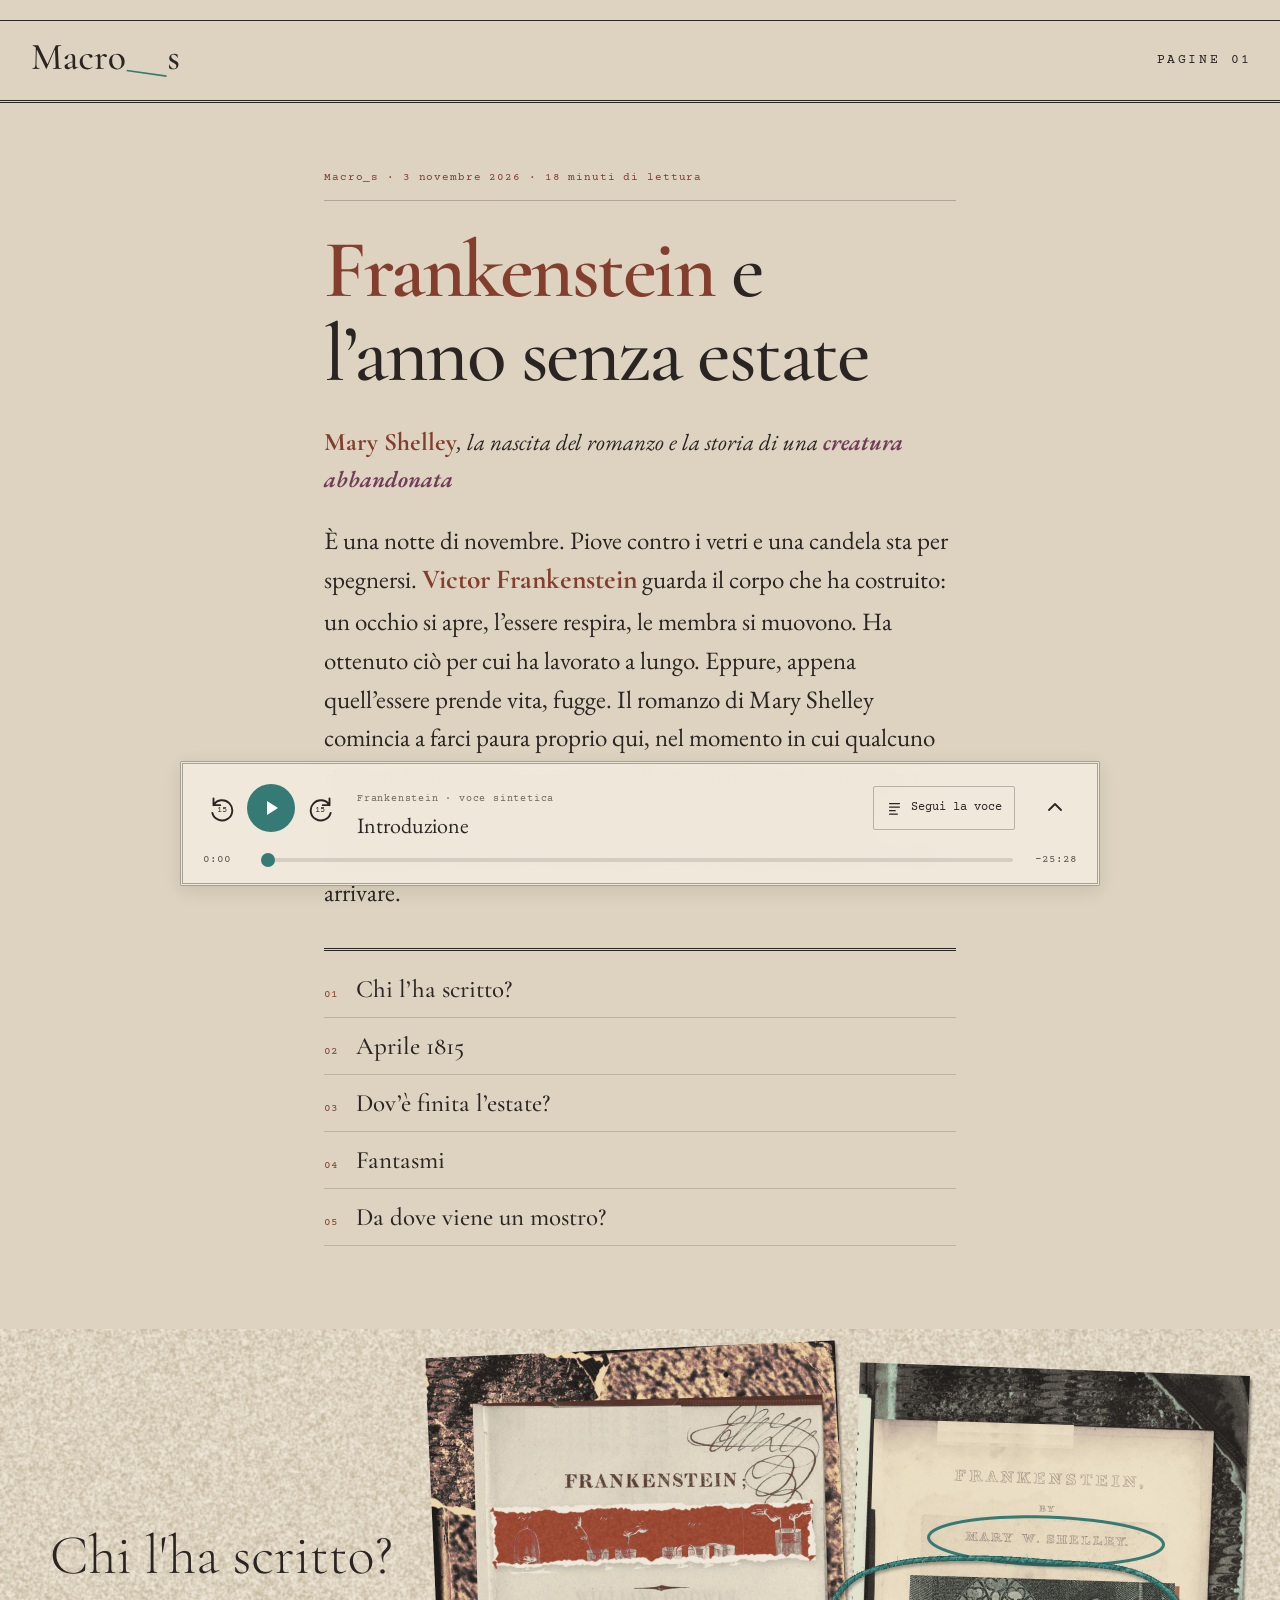
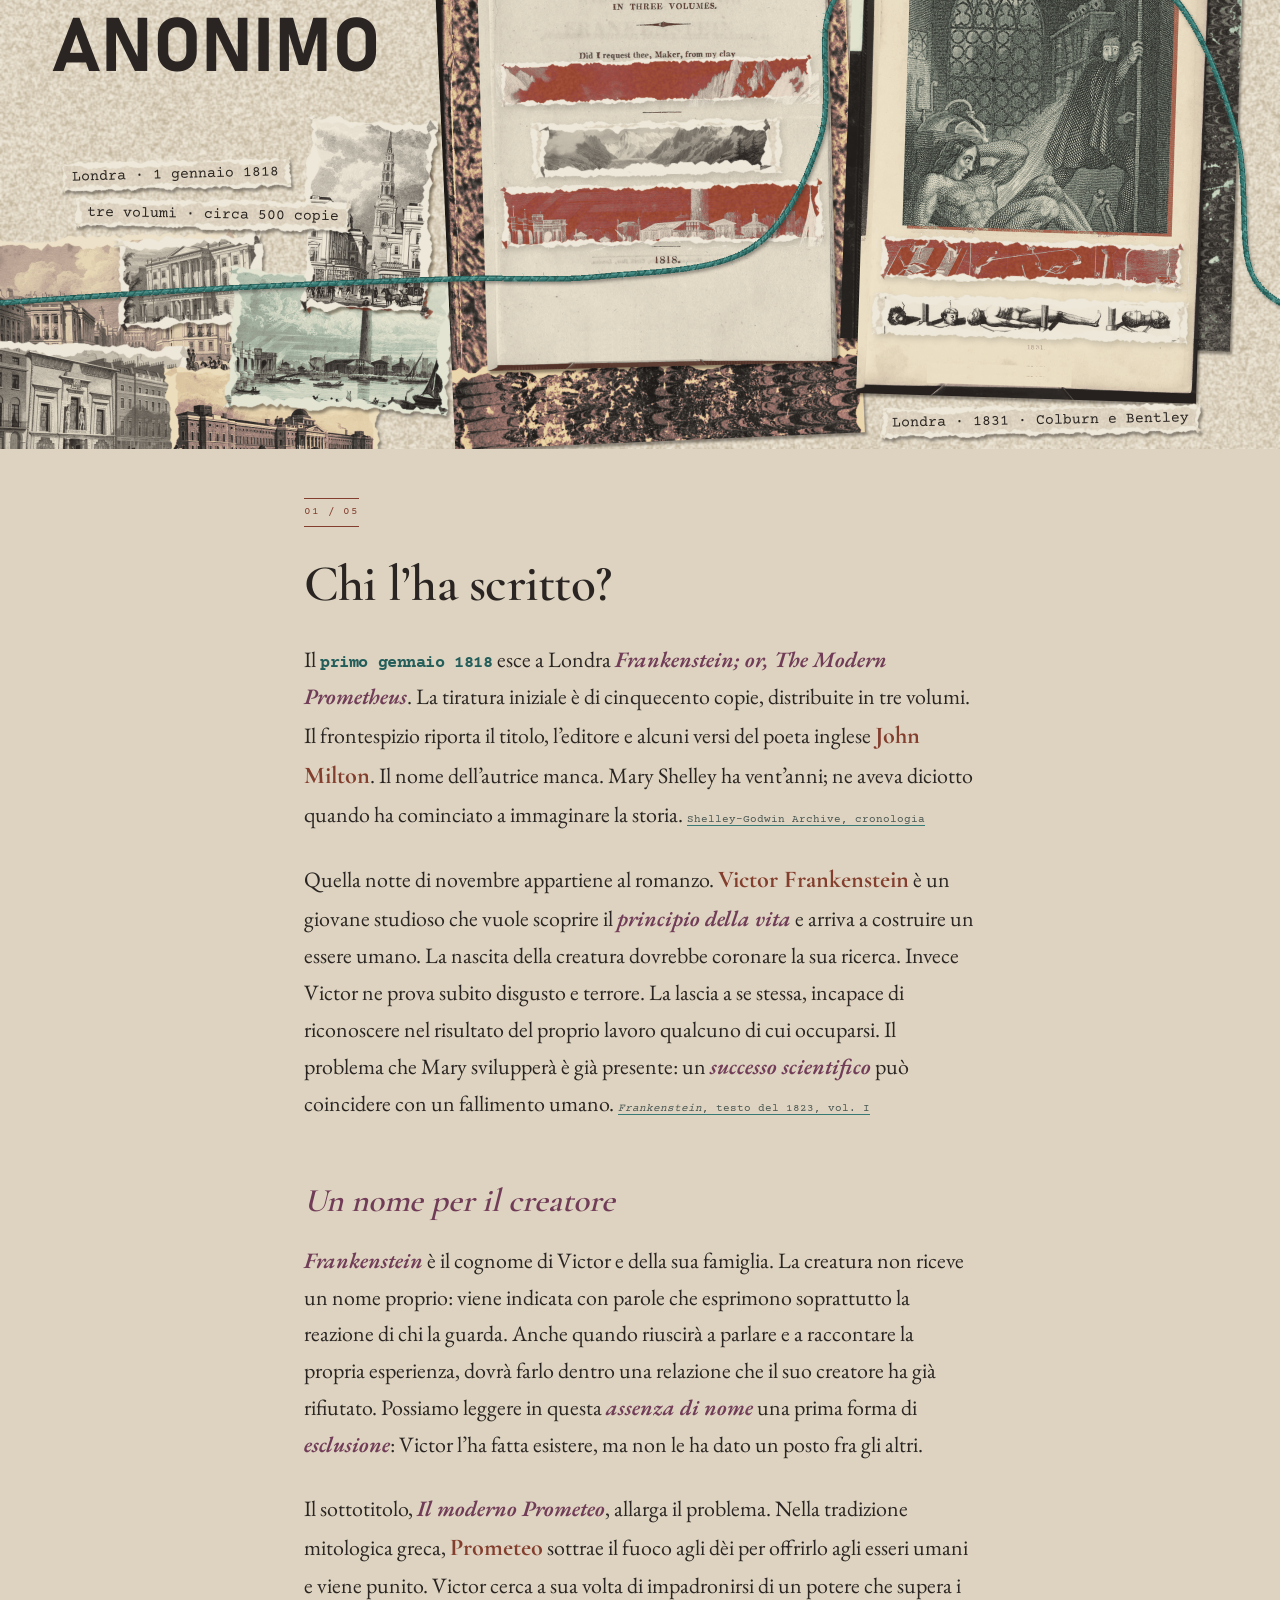
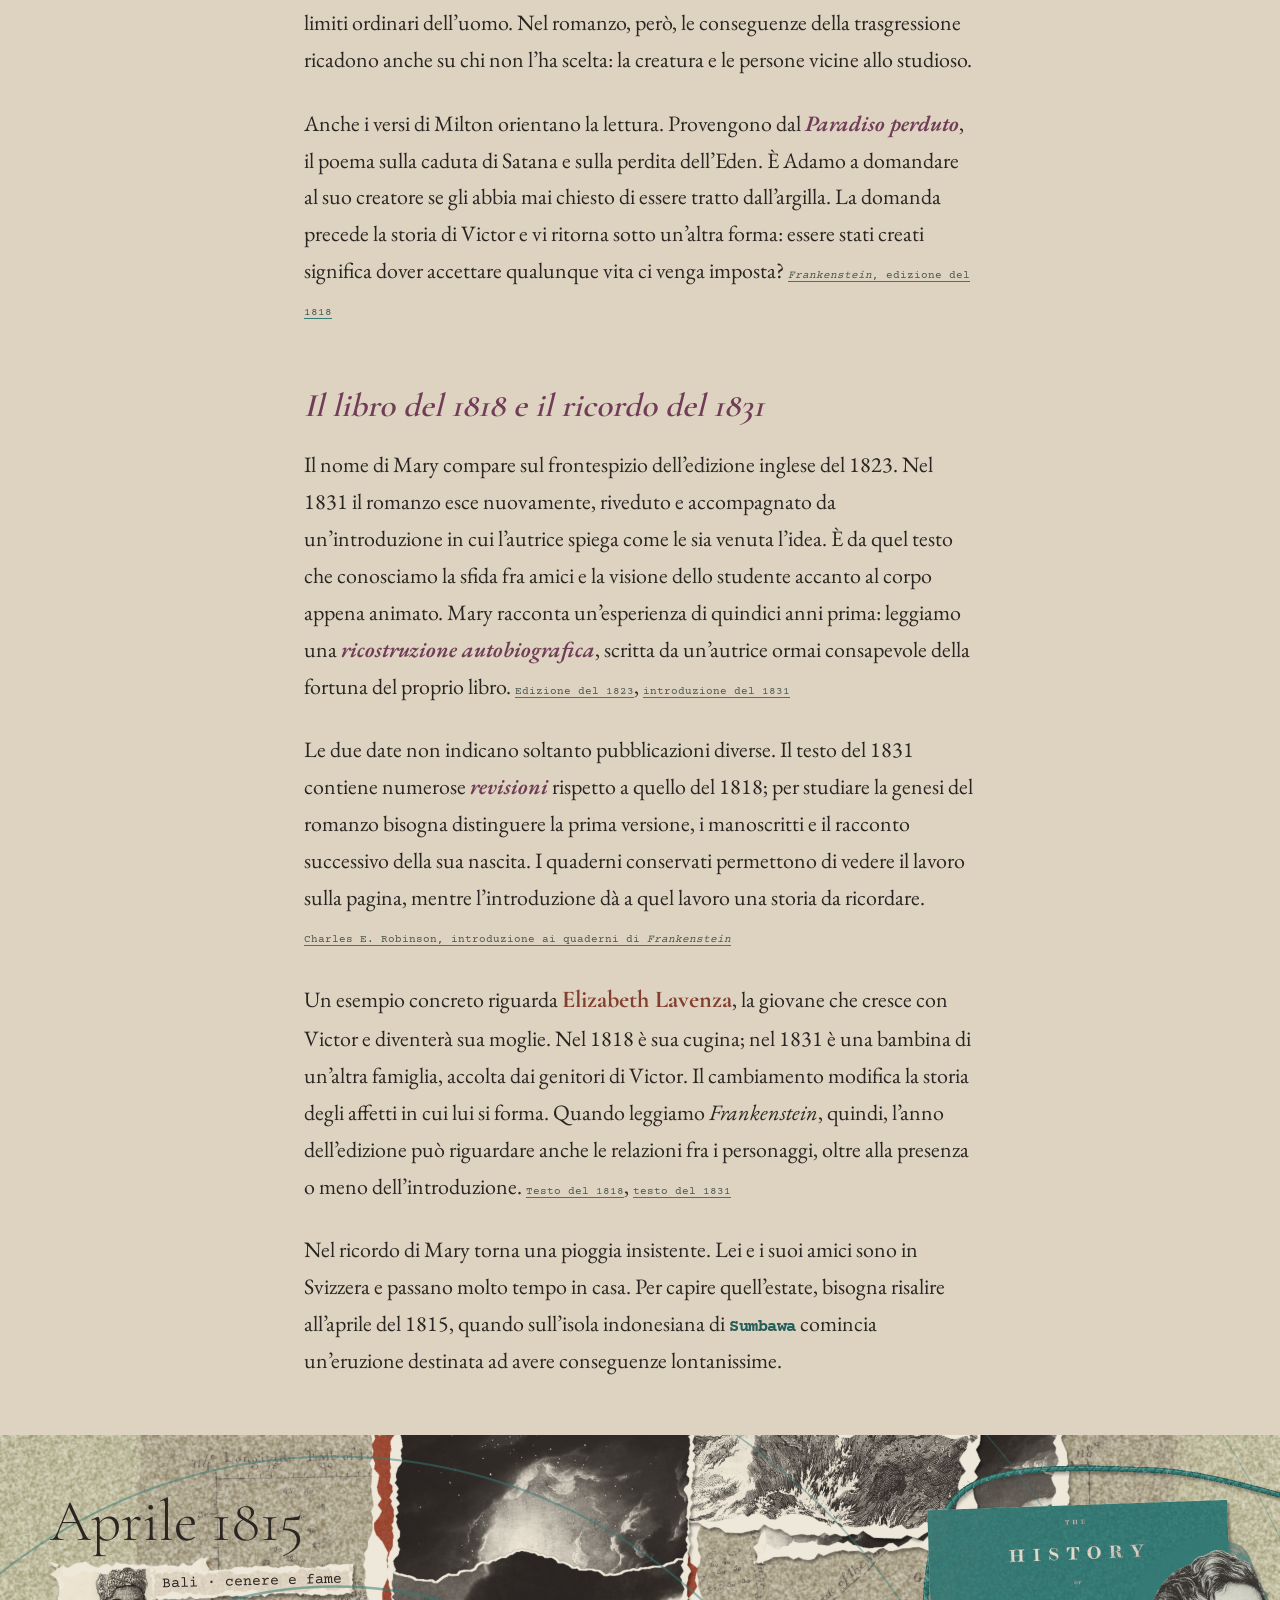
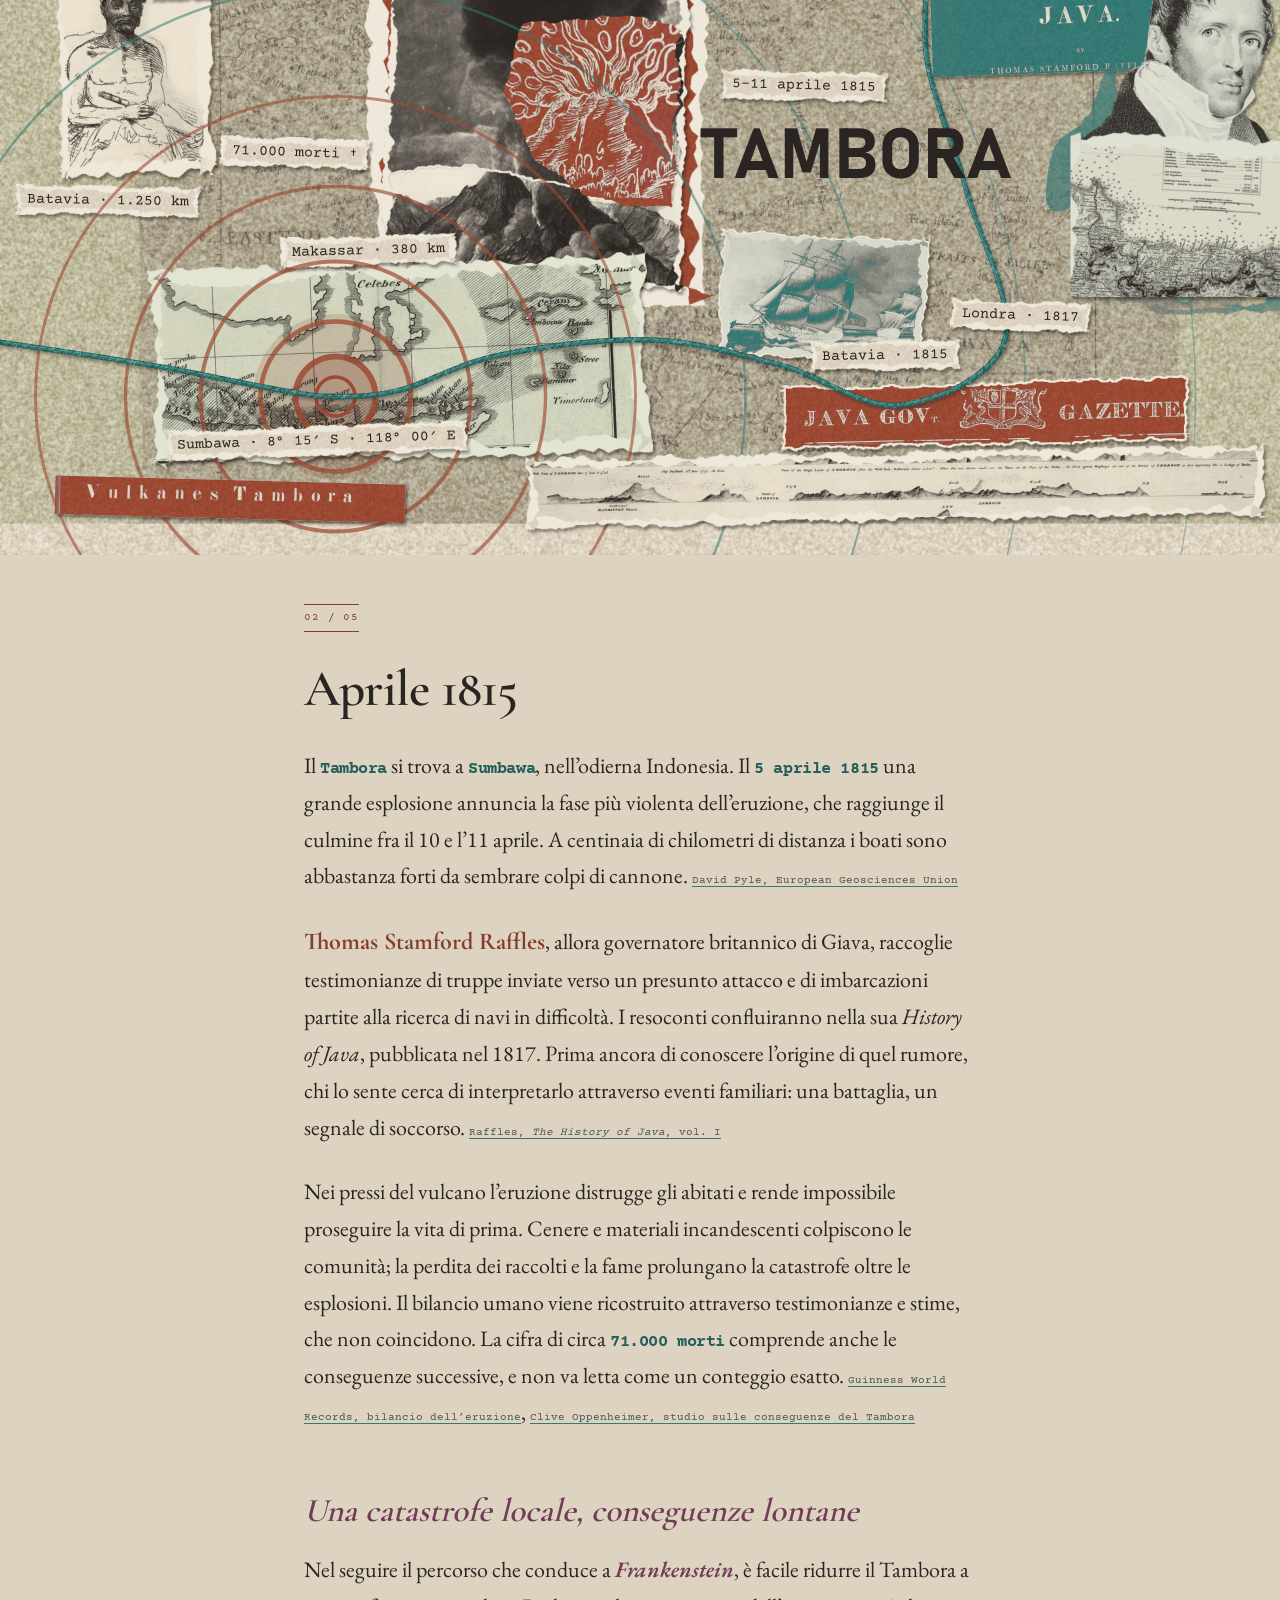
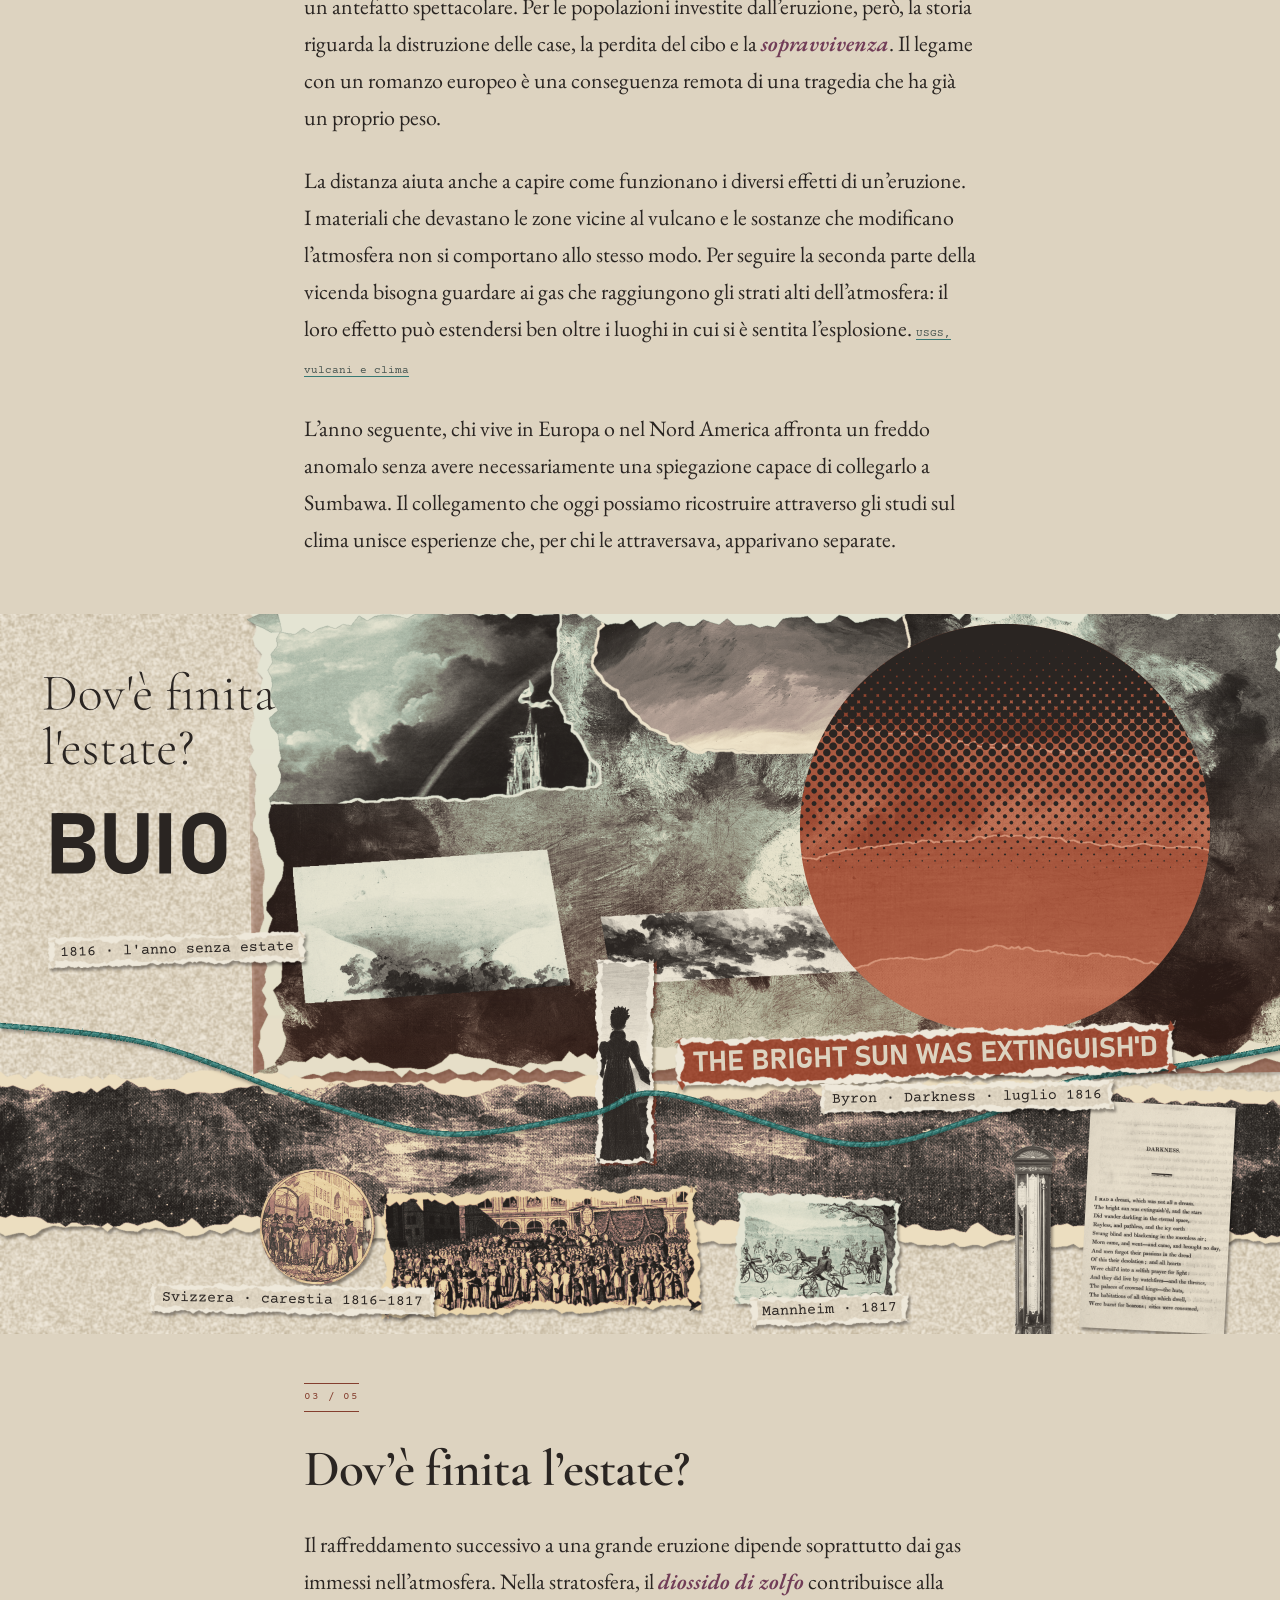
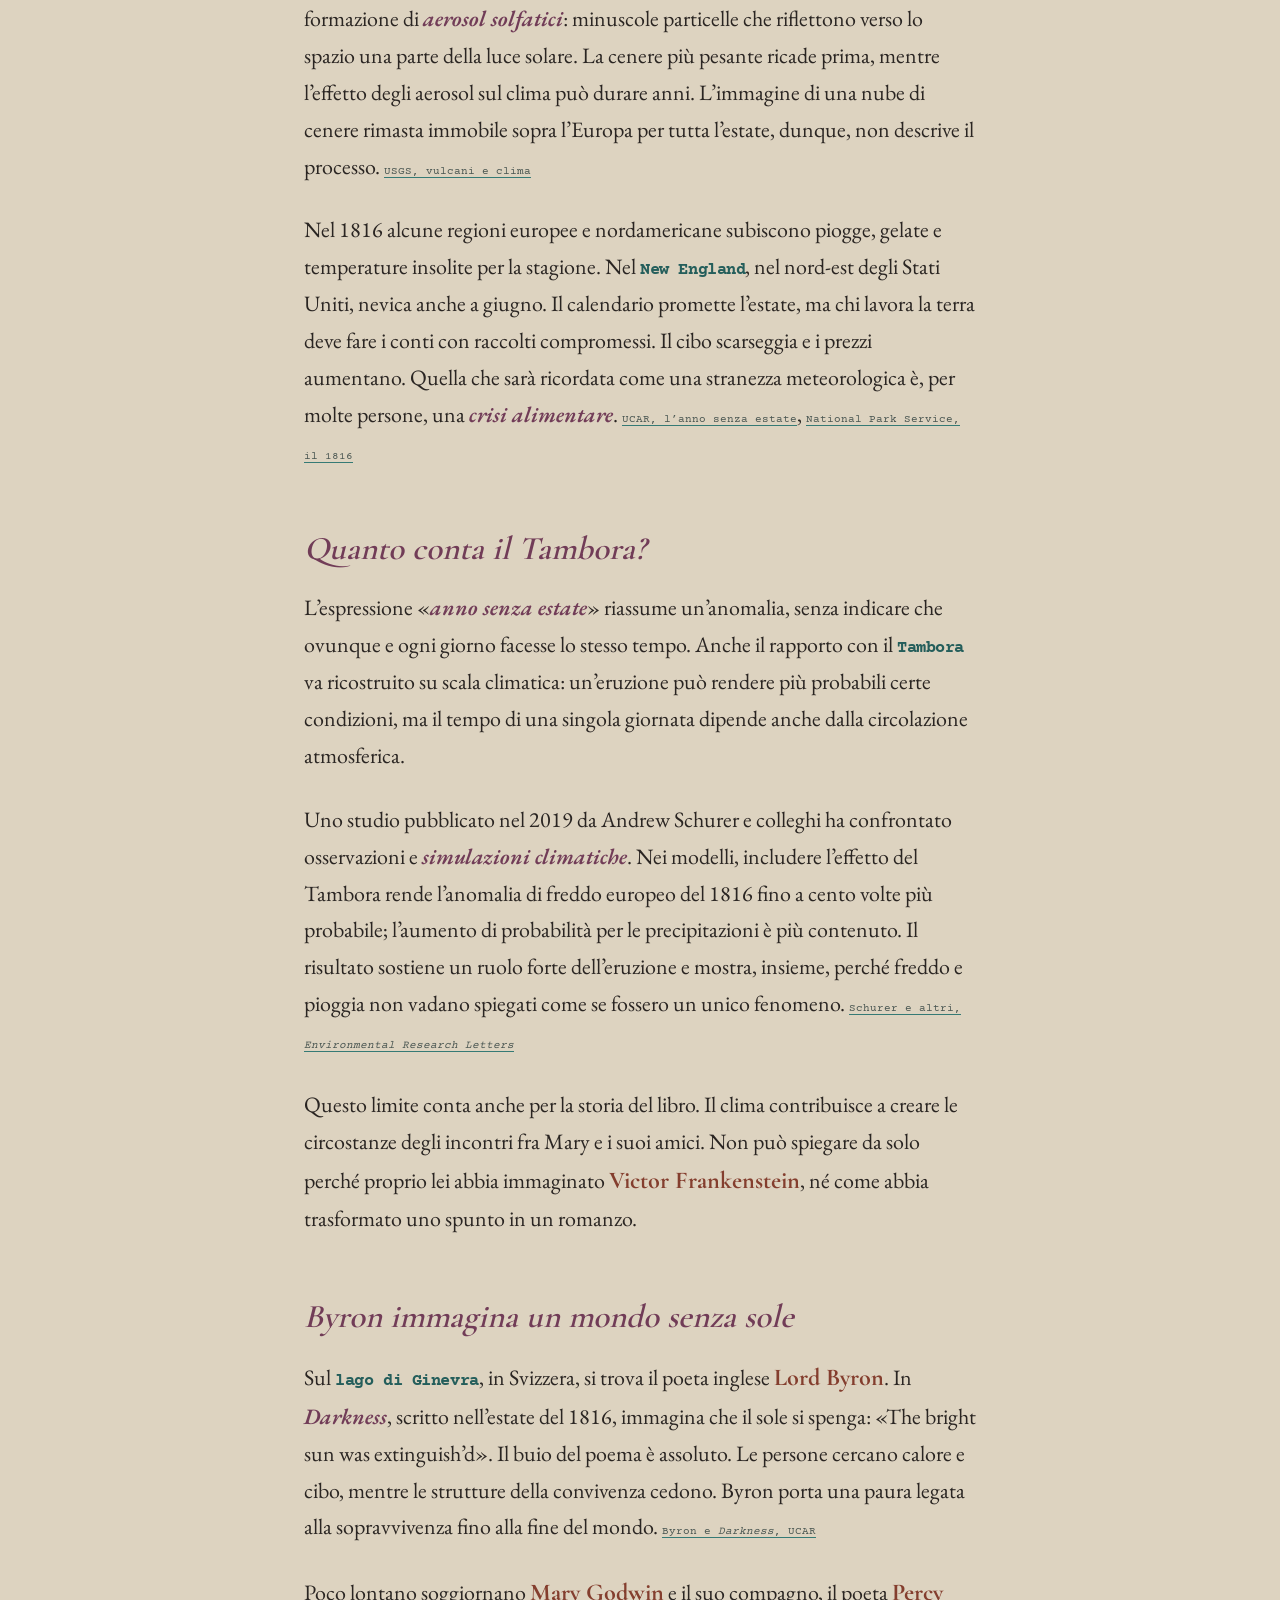
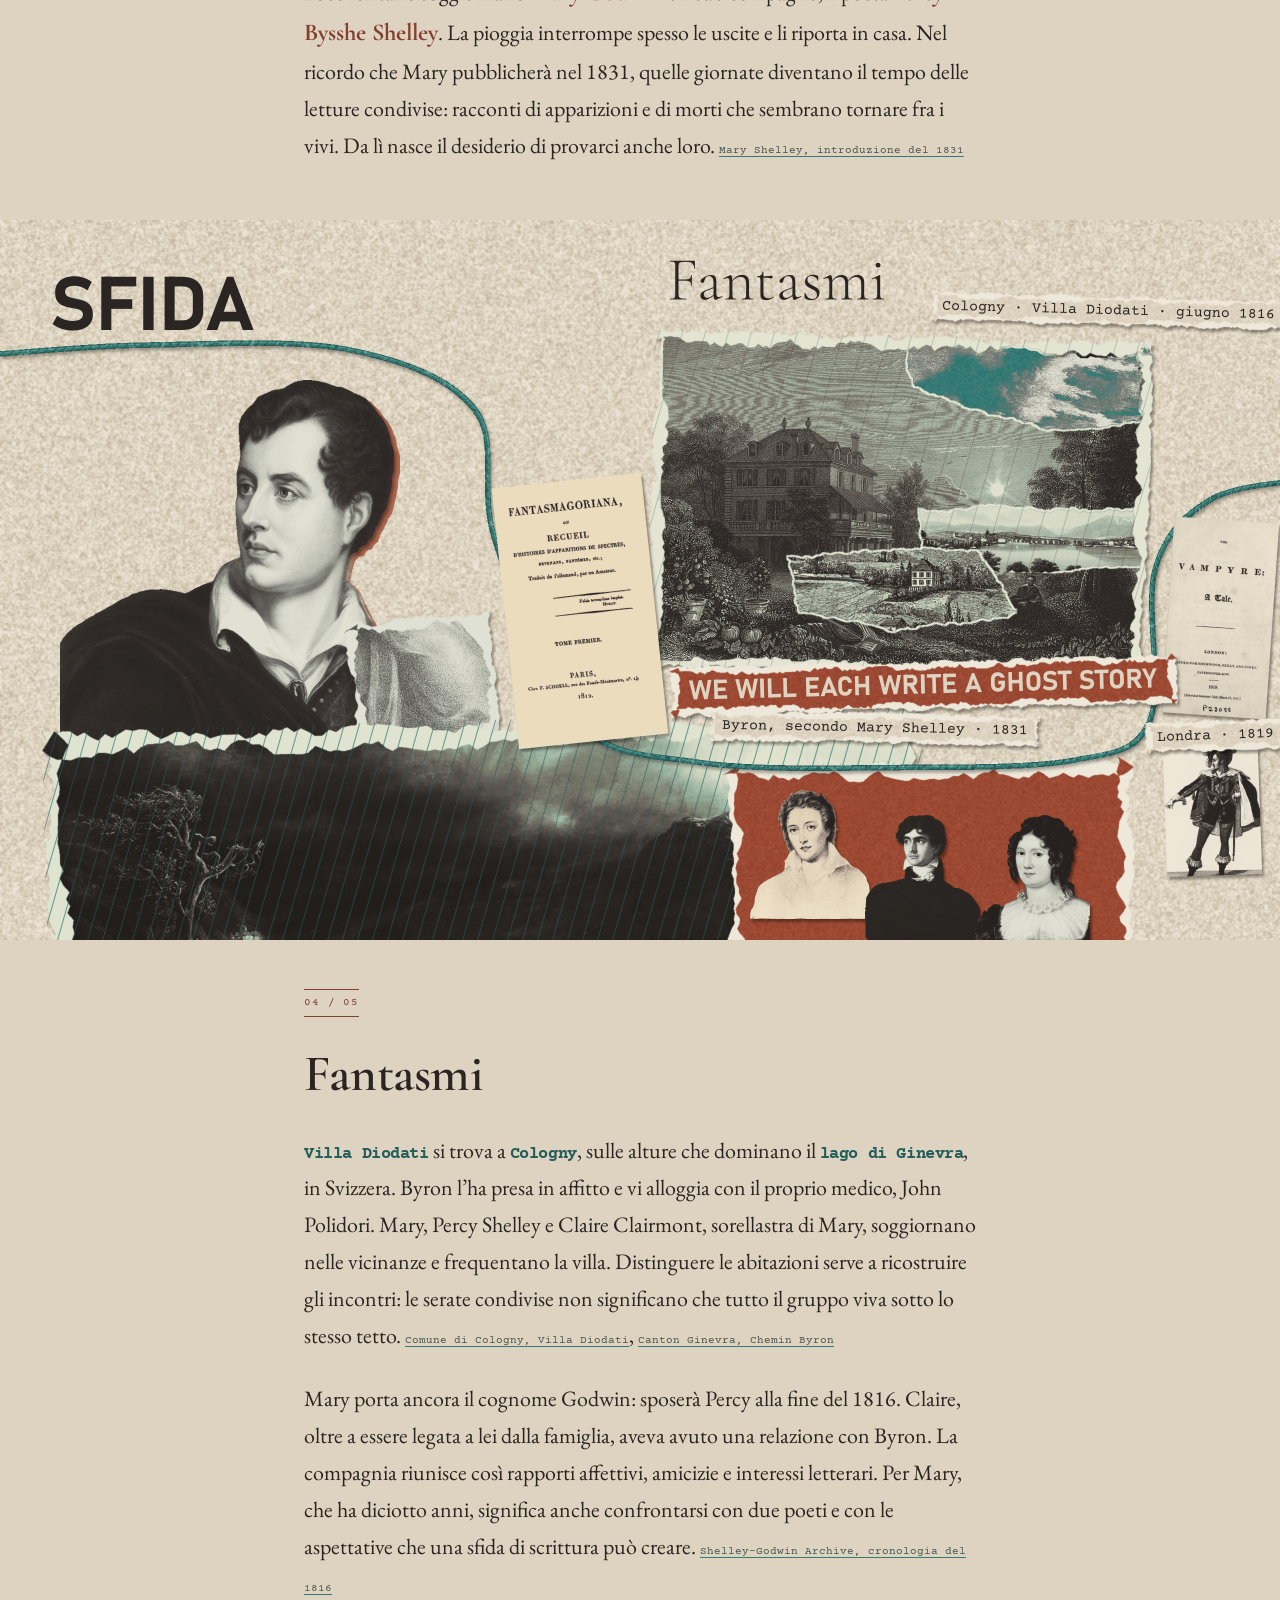
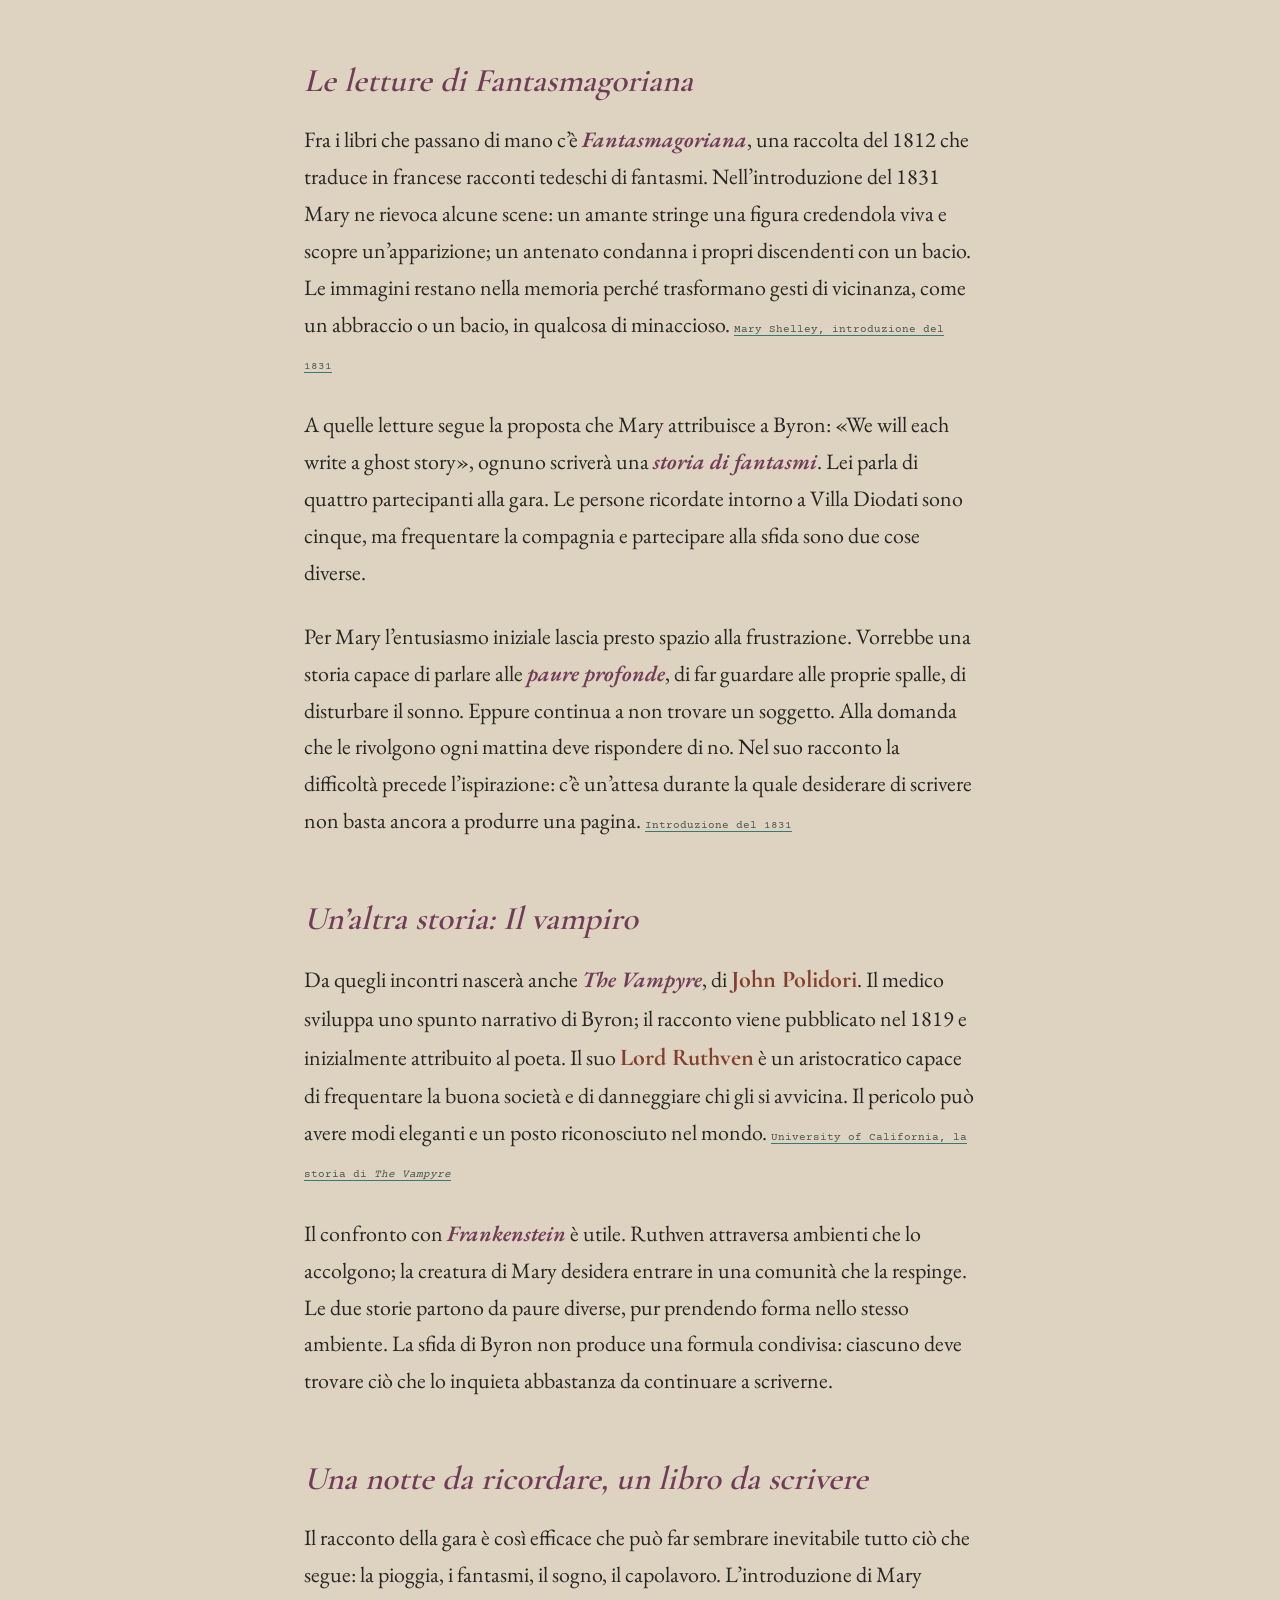
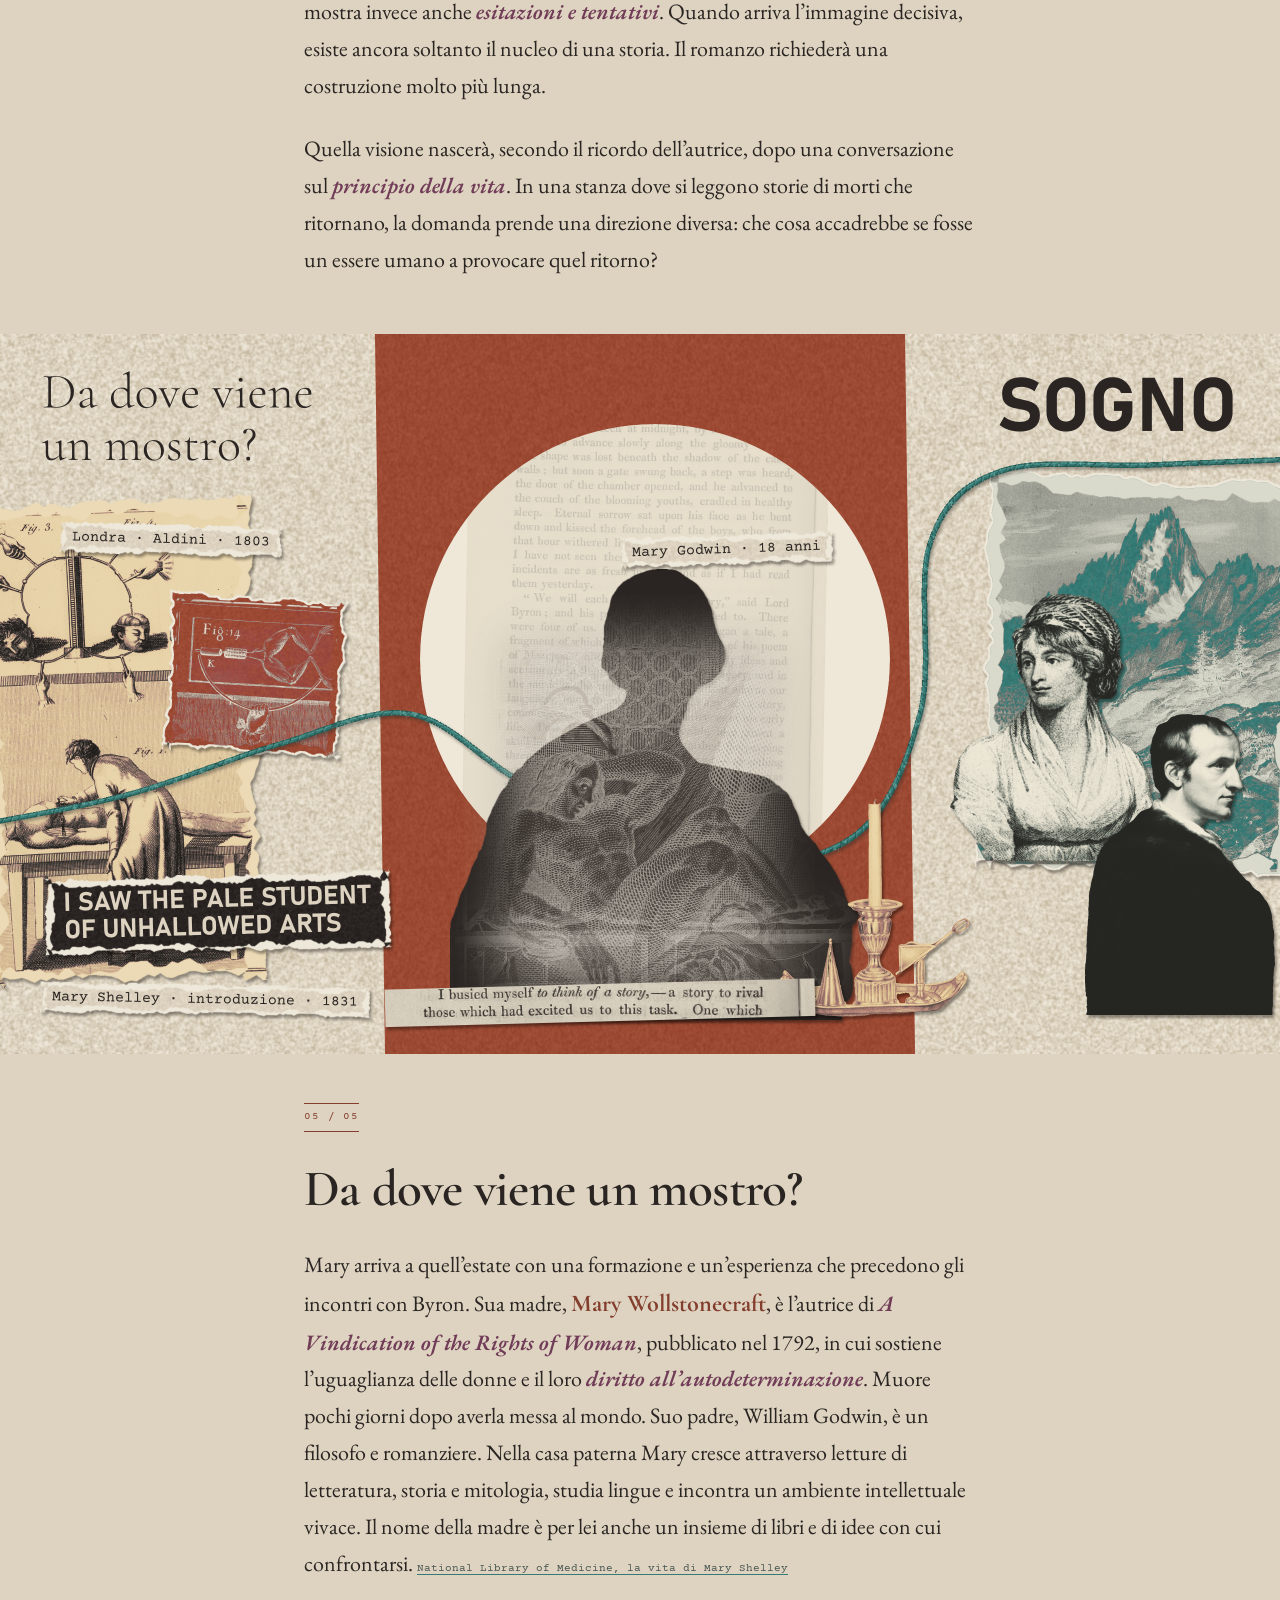
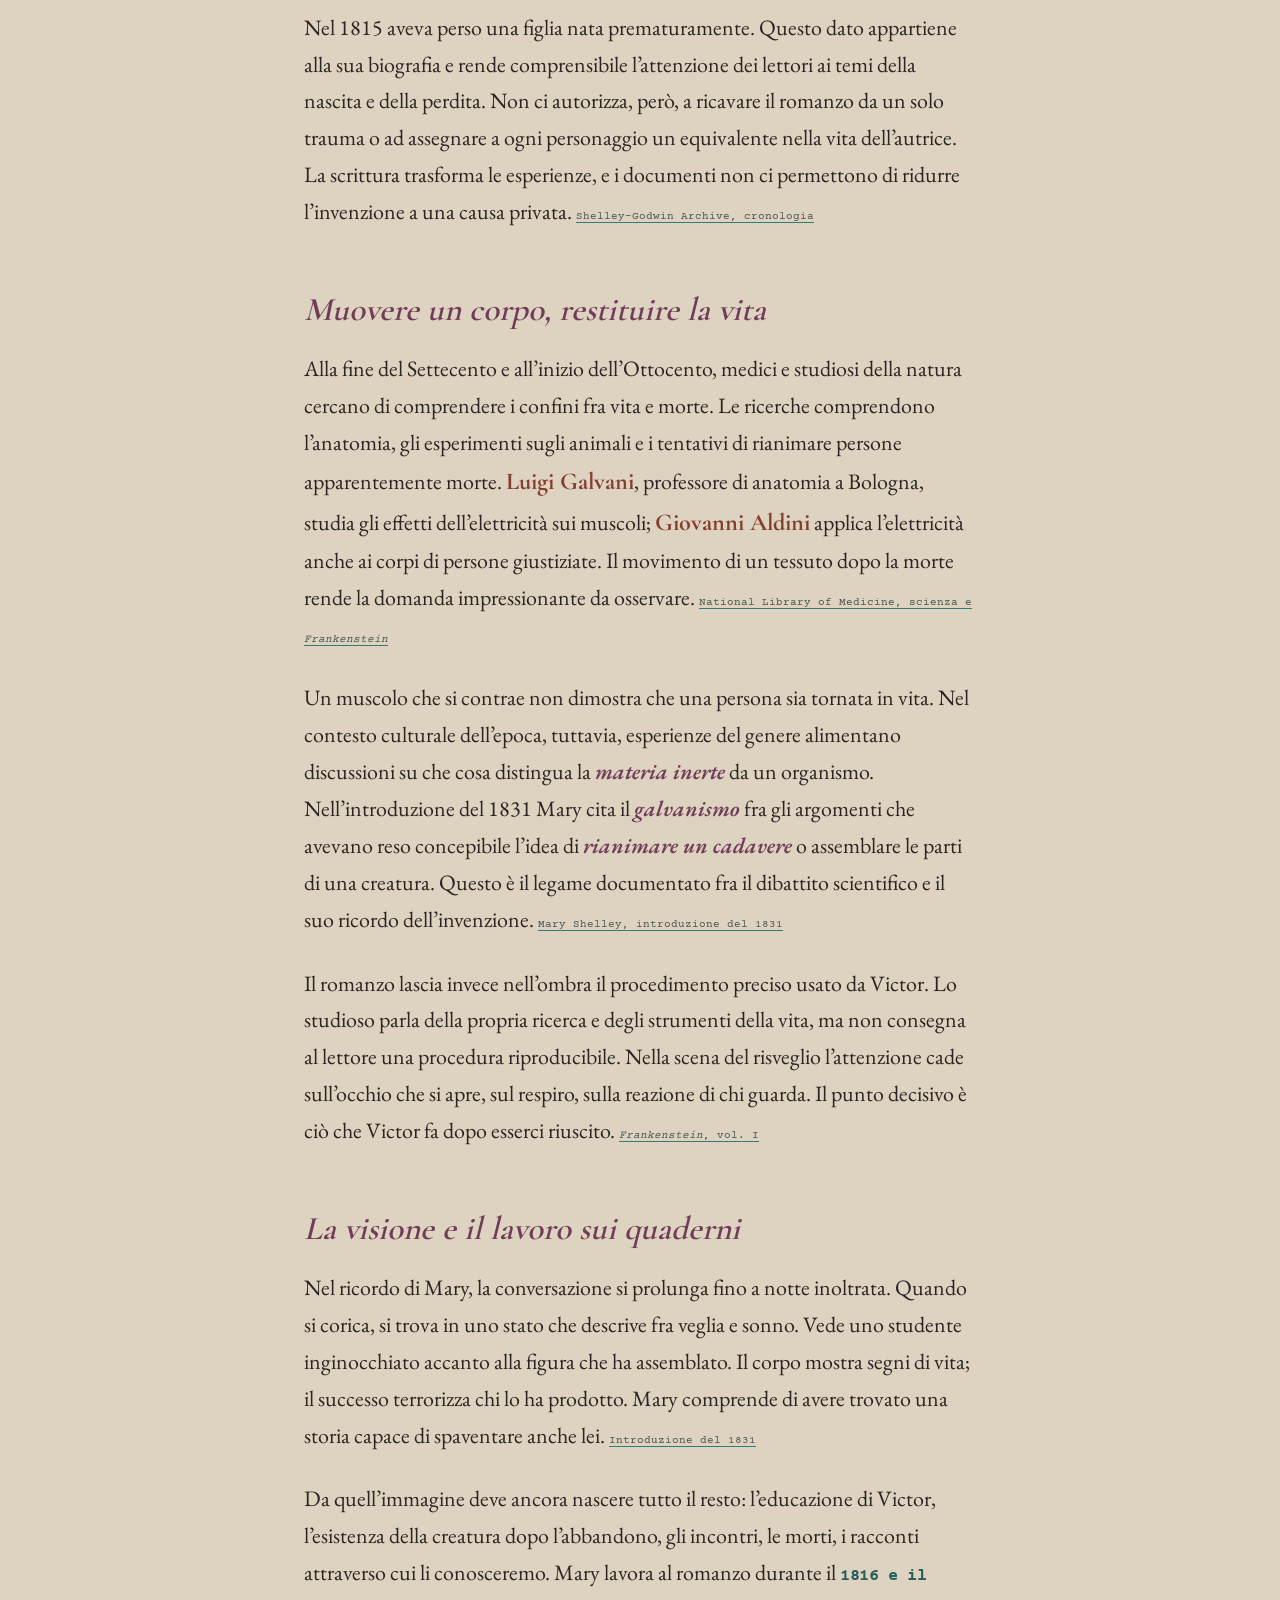
==== commit 39f276d8: "Applica lo stile rétro all’articolo e al player" ====
--- a/pagine/frankenstein/index.html
+++ b/pagine/frankenstein/index.html
@@ -1,5 +1,5 @@
 <!doctype html>
-<html lang="it"><head><meta charset="utf-8"><meta name="viewport" content="width=device-width,initial-scale=1"><title>Frankenstein e l’anno senza estate · Macro_s</title><meta name="description" content="La nascita di Frankenstein: il Tambora, l’anno senza estate, Villa Diodati, la vita di Mary Shelley e la storia della creatura. Approfondimenti e fonti."><link rel="icon" type="image/svg+xml" href="immagini/logo.svg"><link rel="stylesheet" href="stile.css"><link rel="stylesheet" href="lettore.css"><meta name="theme-color" content="#DDD3C0"><meta property="og:type" content="article"><meta property="og:locale" content="it_IT"><meta property="og:title" content="Frankenstein e l’anno senza estate · Macro_s"><meta property="og:description" content="Mary Shelley, il Tambora, Villa Diodati e la nascita di Frankenstein. Un articolo illustrato con fonti e lettura audio integrale."><link rel="canonical" href="https://macro-s.github.io/pagine/frankenstein/"><meta property="og:url" content="https://macro-s.github.io/pagine/frankenstein/"><meta property="og:image" content="https://macro-s.github.io/pagine/frankenstein/immagini/c0-libro.webp"><meta name="author" content="Macro_s"><meta name="twitter:card" content="summary_large_image"><script type="application/ld+json">{"@context": "https://schema.org", "@type": "Article", "headline": "Frankenstein e l’anno senza estate", "inLanguage": "it", "author": {"@type": "Organization", "name": "Macro_s"}, "datePublished": "2026-11-03", "mainEntityOfPage": "https://macro-s.github.io/pagine/frankenstein/", "image": "https://macro-s.github.io/pagine/frankenstein/immagini/c0-libro.webp"}</script></head>
+<html lang="it"><head><meta charset="utf-8"><meta name="viewport" content="width=device-width,initial-scale=1"><title>Frankenstein e l’anno senza estate · Macro_s</title><meta name="description" content="La nascita di Frankenstein: il Tambora, l’anno senza estate, Villa Diodati, la vita di Mary Shelley e la storia della creatura. Approfondimenti e fonti."><link rel="icon" type="image/svg+xml" href="immagini/logo.svg"><link rel="stylesheet" href="stile.css"><link rel="stylesheet" href="lettore.css"><meta name="theme-color" content="#DDD3C0"><meta property="og:type" content="article"><meta property="og:locale" content="it_IT"><meta property="og:title" content="Frankenstein e l’anno senza estate · Macro_s"><meta property="og:description" content="Mary Shelley, il Tambora, Villa Diodati e la nascita di Frankenstein. Un articolo illustrato con fonti e lettura audio integrale."><link rel="canonical" href="https://macro-s.github.io/pagine/frankenstein/"><meta property="og:url" content="https://macro-s.github.io/pagine/frankenstein/"><meta property="og:image" content="https://macro-s.github.io/pagine/frankenstein/immagini/c0-libro.webp"><meta name="author" content="Macro_s"><meta name="twitter:card" content="summary_large_image"><script type="application/ld+json">{"@context": "https://schema.org", "@type": "Article", "headline": "Frankenstein e l’anno senza estate", "inLanguage": "it", "author": {"@type": "Organization", "name": "Macro_s"}, "datePublished": "2026-11-03", "mainEntityOfPage": "https://macro-s.github.io/pagine/frankenstein/", "image": "https://macro-s.github.io/pagine/frankenstein/immagini/c0-libro.webp"}</script><link rel="stylesheet" href="../../retro.css?v=8ee1b57a324c"></head>
 <body id="inizio"><a class="salta" href="#articolo">Vai all’articolo</a>
 <div class="testata"><a href="../../" aria-label="Macro_s, torna alla collana Pagine"><img src="immagini/logo.svg" alt="Macro_s" width="155" height="39"></a><span>Pagine 01</span></div>
 <header class="colonna apertura"><p class="numero">Macro_s · <time datetime="2026-11-03">3 novembre 2026</time> · 18 minuti di lettura</p><h1><span class="titolo-opera">Frankenstein</span> e l’anno senza estate</h1><p class="sottotitolo"><span class="chiave chiave-persone">Mary Shelley</span>, la nascita del romanzo e la storia di una <span class="chiave chiave-idee">creatura abbandonata</span></p><p class="attacco">È una notte di novembre. Piove contro i vetri e una candela sta per spegnersi. <span class="chiave chiave-persone">Victor Frankenstein</span> guarda il corpo che ha costruito: un occhio si apre, l’essere respira, le membra si muovono. Ha ottenuto ciò per cui ha lavorato a lungo. Eppure, appena quell’essere prende vita, fugge. Il romanzo di Mary Shelley comincia a farci paura proprio qui, nel momento in cui qualcuno riesce nel suo intento e si sottrae alle conseguenze. Per arrivare a quella stanza dobbiamo seguire un’altra storia, fatta di libri, esperimenti, incontri e di un’estate in cui il caldo sembra non voler arrivare.</p><nav aria-label="Capitoli"><ol><li><a href="#capitolo-0"><span>01</span>Chi l’ha scritto?</a></li><li><a href="#capitolo-1"><span>02</span>Aprile 1815</a></li><li><a href="#capitolo-2"><span>03</span>Dov’è finita l’estate?</a></li><li><a href="#capitolo-3"><span>04</span>Fantasmi</a></li><li><a href="#capitolo-4"><span>05</span>Da dove viene un mostro?</a></li></ol></nav></header>
--- a/retro.css
+++ b/retro.css
@@ -0,0 +1,133 @@
+/* Pagine: filetti e proporzioni da rivista, con palette e caratteri esistenti. */
+.testata {
+  border-top: 1px solid var(--inchiostro);
+  border-bottom: 3px double var(--inchiostro);
+  margin-top: 20px;
+  padding-top: 20px;
+  padding-bottom: 20px;
+}
+.testata span {
+  text-transform: uppercase;
+  letter-spacing: .2em;
+}
+
+/* Frontespizio della collana. */
+.intro {
+  display: block;
+  text-align: center;
+  padding: 42px 0 46px;
+}
+.intro .etichetta {
+  text-transform: uppercase;
+  letter-spacing: .15em;
+  font-size: 11px;
+  margin-bottom: 22px;
+}
+.intro h1 {
+  font-size: clamp(88px, 12vw, 156px);
+  letter-spacing: -.035em;
+  margin: 0;
+}
+.intro > p:last-child {
+  font-style: italic;
+  font-size: 26px;
+  line-height: 1.35;
+  margin: 22px auto 0;
+  max-width: 580px;
+}
+.intro > p:last-child br { display: none; }
+.episodio { border-top: 3px double var(--inchiostro); padding-top: 0; }
+.dati {
+  padding: 12px 0;
+  border-bottom: 1px solid var(--inchiostro);
+  font-size: 11px;
+  letter-spacing: .08em;
+  text-transform: uppercase;
+}
+.presentazione { gap: 64px; padding: 42px 0 54px; }
+.autrice { letter-spacing: .08em; font-size: 12px; }
+.presentazione h2 { font-size: clamp(48px, 5.3vw, 76px); line-height: 1.02; }
+.presentazione h2 em { display: inline-block; margin-top: 10px; font-size: .55em; }
+.descrizione { line-height: 1.6; }
+.tempi { border-top: 1px solid #2a252240; padding-top: 18px; font-size: 11px; }
+.leggi {
+  border: 3px double var(--inchiostro);
+  padding: 10px 18px;
+  font-size: 19px;
+}
+.ascolta { font-size: 19px; font-style: italic; }
+.immagine {
+  transform: none;
+  padding: 10px;
+  border: 1px solid var(--inchiostro);
+  outline: 1px solid #2a252240;
+  outline-offset: 5px;
+  box-shadow: none;
+}
+.nota { border-top: 3px double var(--inchiostro); padding-top: 30px; }
+.nota h2 { font-style: italic; }
+body > footer:not(.crediti) { border-top: 1px solid var(--inchiostro); font-size: 11px; }
+
+/* Articolo: margini quieti, indice a righe, numerazione da fascicolo. */
+.apertura { padding-top: 56px; }
+.apertura > .numero {
+  border-bottom: 1px solid #2a252240;
+  padding-bottom: 14px;
+  font-size: 11px;
+  letter-spacing: .08em;
+}
+.apertura h1 { margin: 28px 0; text-wrap: balance; }
+.apertura .sottotitolo { font-style: italic; }
+.apertura nav { border-top: 3px double var(--inchiostro); padding-top: 10px; }
+.apertura nav li { margin: 0; border-bottom: 1px solid #2a252230; }
+.apertura nav a { padding: 13px 0; font-size: 25px; }
+.apertura nav span { font-size: 11px; }
+.testo > .numero {
+  display: inline-block;
+  border-top: 1px solid var(--mattone);
+  border-bottom: 1px solid var(--mattone);
+  padding: 5px 0;
+  min-width: 50px;
+  font-size: 11px;
+  letter-spacing: .08em;
+}
+.testo h2 { margin-top: 18px; }
+.testo h3 { font-style: italic; }
+.costellazione { border-top: 3px double var(--inchiostro); }
+.crediti { border-top: 3px double var(--inchiostro); padding-top: 24px; }
+.crediti h2 { font-style: italic; }
+
+/* Il player conserva tutti i comandi e il contrasto già approvati. */
+.lettore {
+  border: 3px double #2a252260;
+  border-radius: 2px;
+  box-shadow: 0 5px 18px #211a161a;
+}
+.lettore button, .lettore select, .lettore .audio-segui { border-radius: 2px; }
+.lettore .audio-play, .lettore .audio-salto { border-radius: 50%; }
+.lettore-info > span { letter-spacing: .08em; }
+.lettore-dettagli { border-bottom: 3px double #2a252238; }
+
+@media (max-width: 760px) {
+  .testata { margin-top: 12px; padding-top: 16px; padding-bottom: 16px; }
+  .testata span { font-size: 10px; letter-spacing: .13em; }
+  .intro { padding: 32px 0 34px; }
+  .intro .etichetta { font-size: 10px; letter-spacing: .08em; margin-bottom: 16px; }
+  .intro h1 { margin: 0; }
+  .intro > p:last-child { font-size: 23px; margin-top: 18px; max-width: 320px; }
+  .dati { font-size: 10px; letter-spacing: 0; gap: 10px; }
+  .presentazione { gap: 34px; padding: 30px 0 36px; }
+  .presentazione h2 { font-size: clamp(45px, 10vw, 62px); }
+  .immagine { width: calc(100% - 12px); max-width: 350px; padding: 8px; }
+  .ascolta { margin-top: 18px; }
+  .nota { padding-top: 26px; }
+}
+@media (max-width: 600px) {
+  .apertura { padding-top: 32px; }
+  .apertura nav a { font-size: 23px; gap: 14px; }
+  .lettore { border-radius: 2px; }
+}
+@media print {
+  .immagine { outline: none; }
+  .crediti { border-top: 1px solid; }
+}
